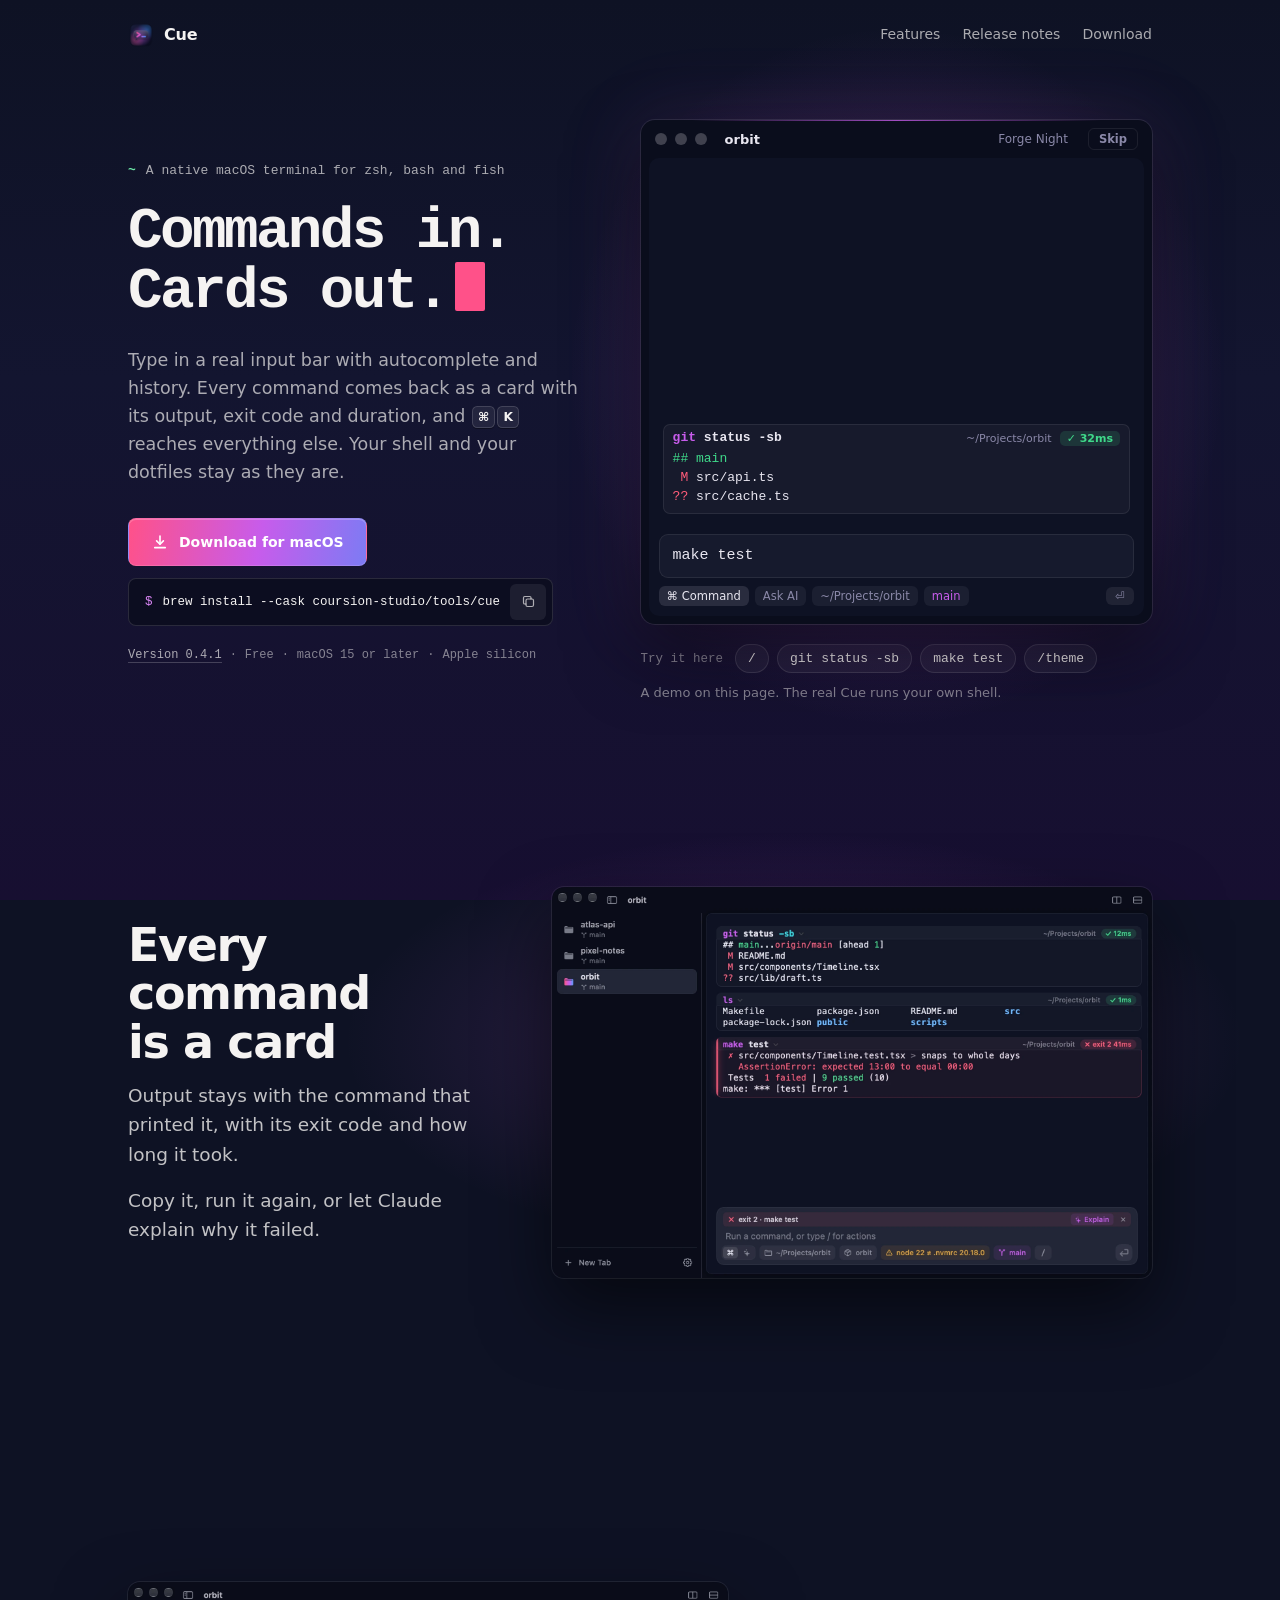
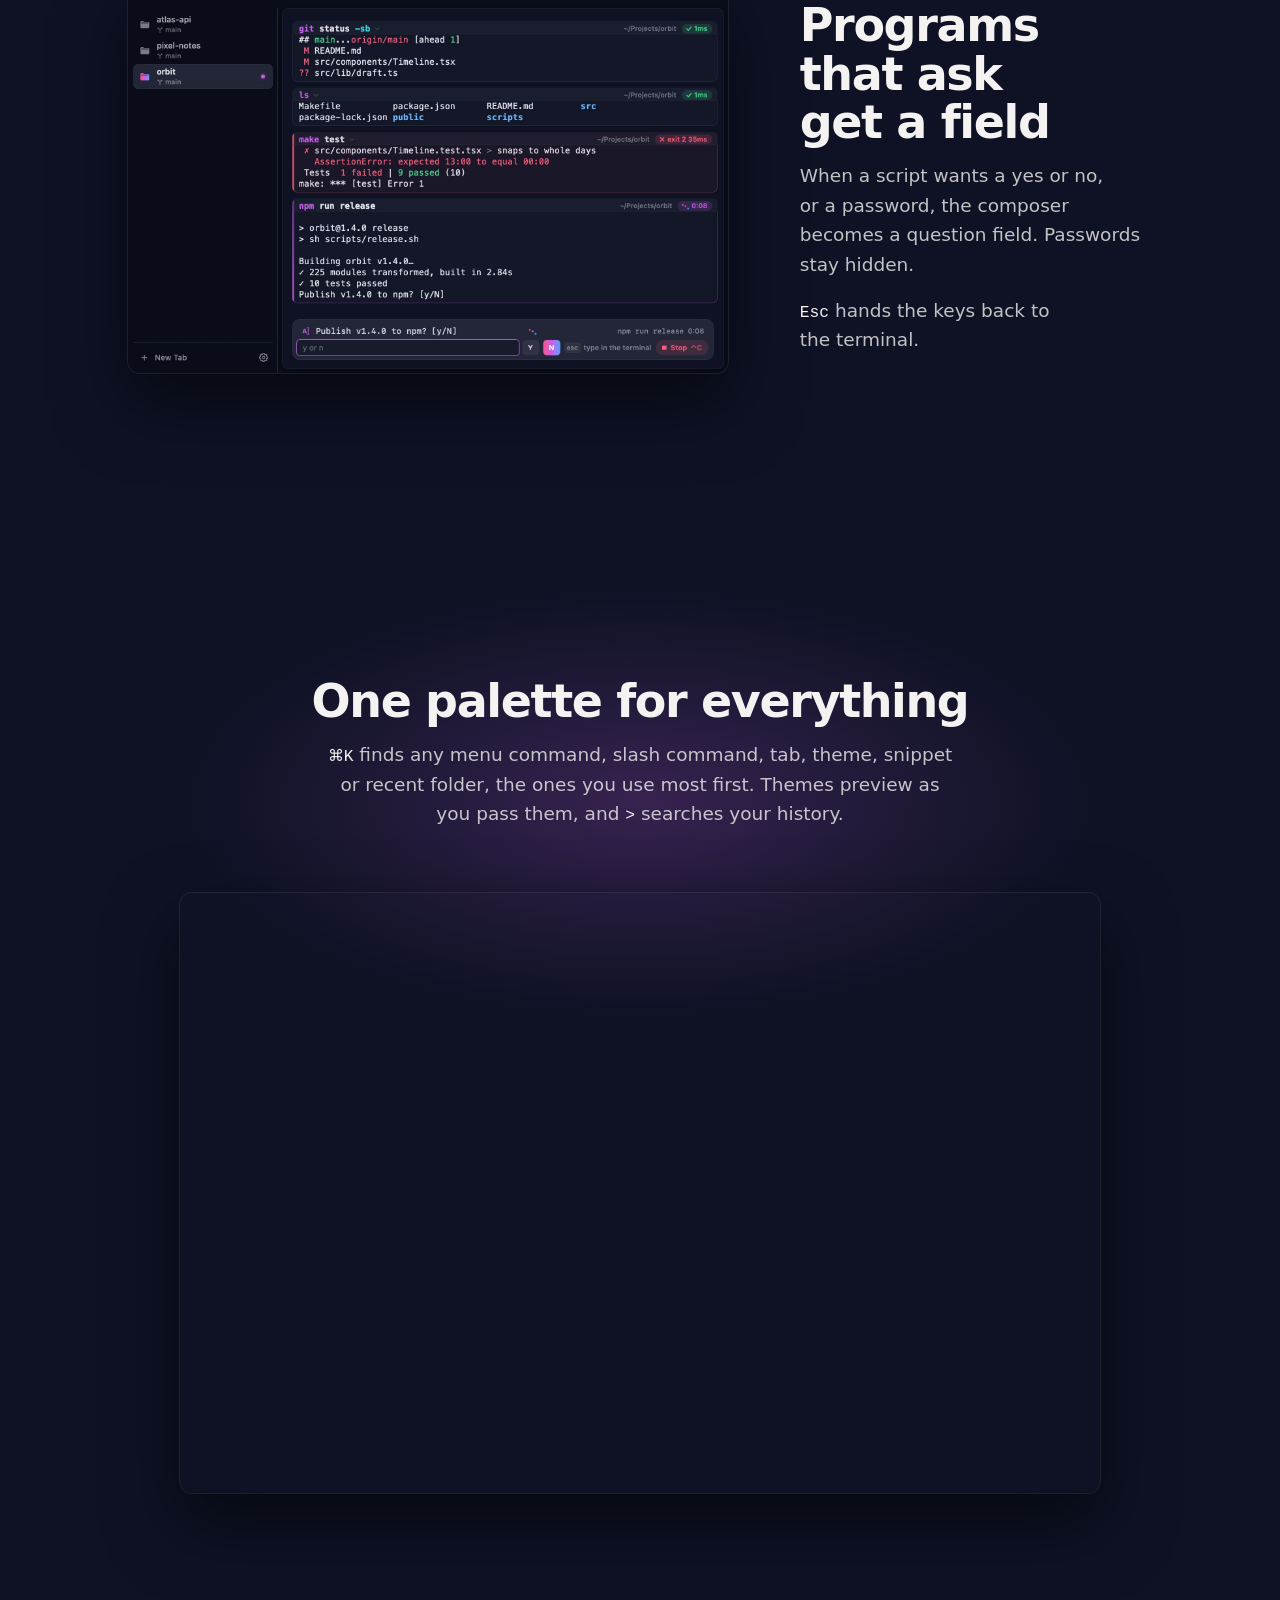
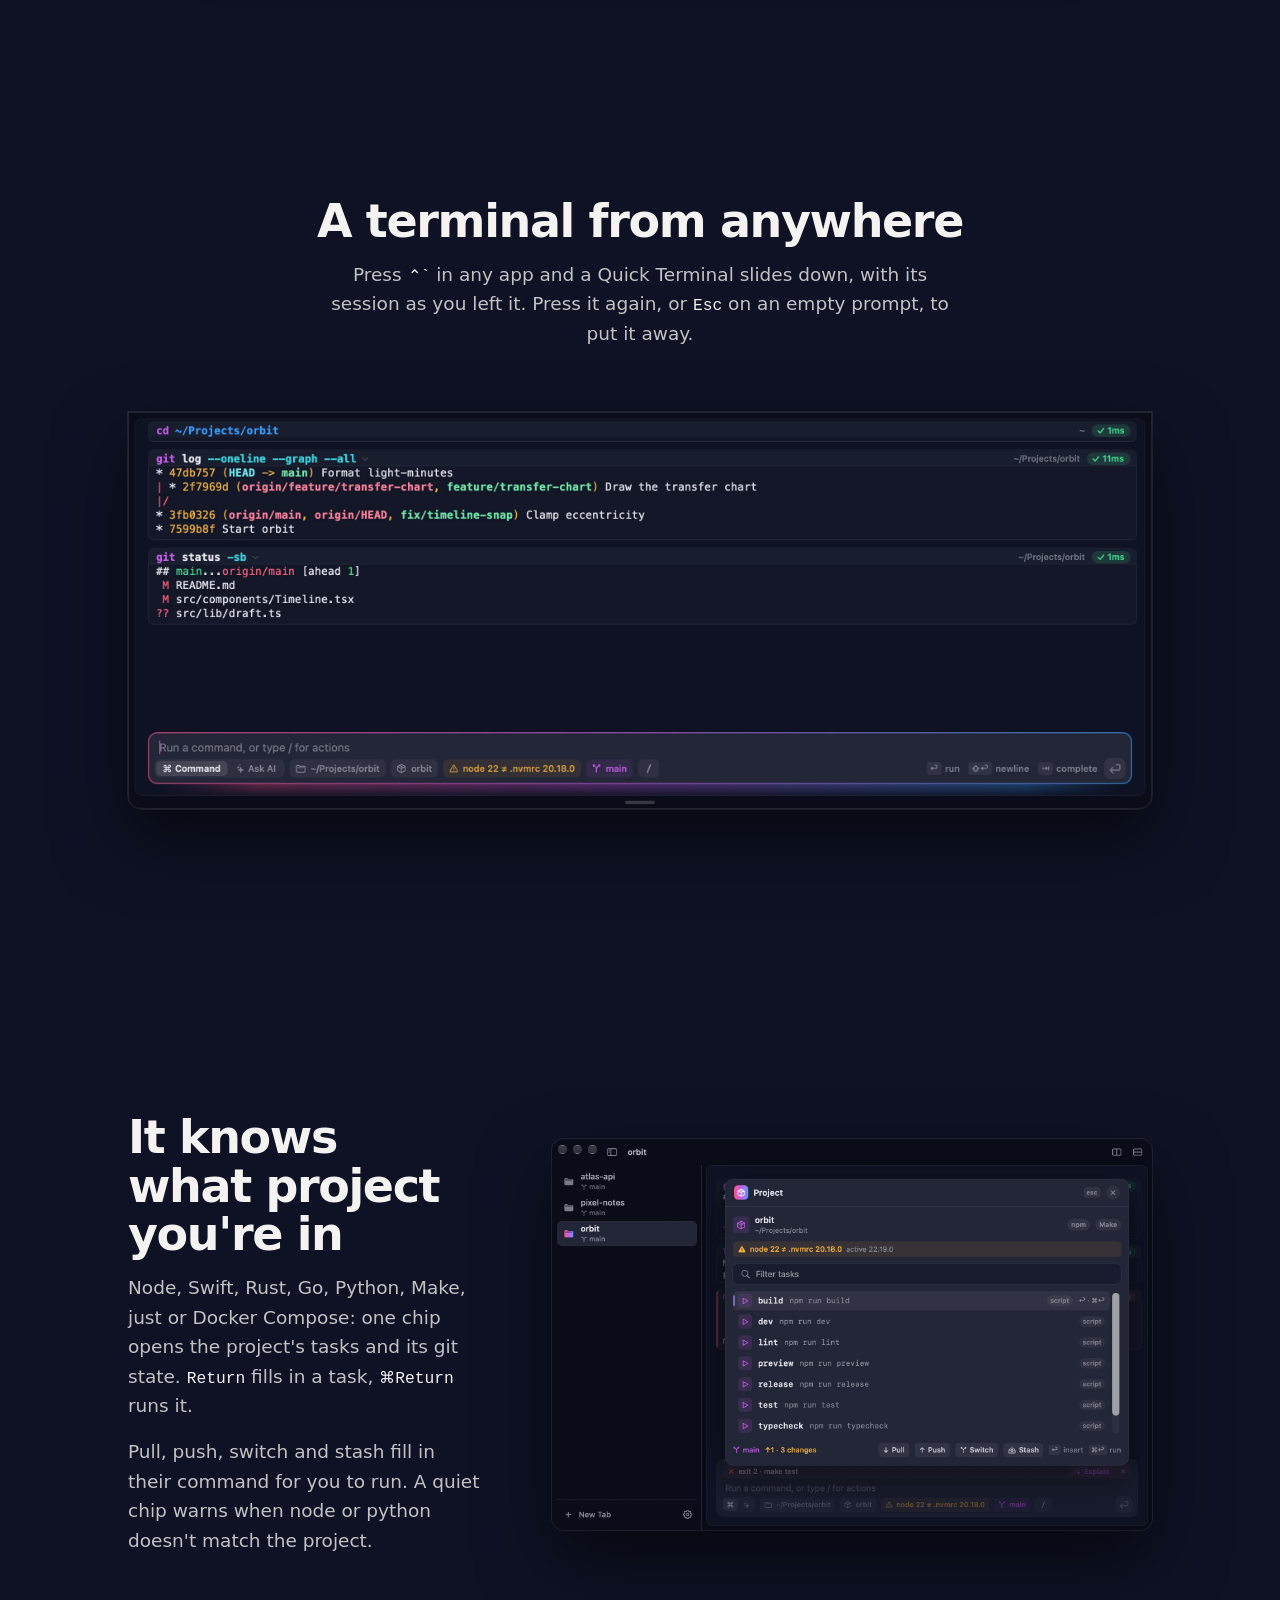
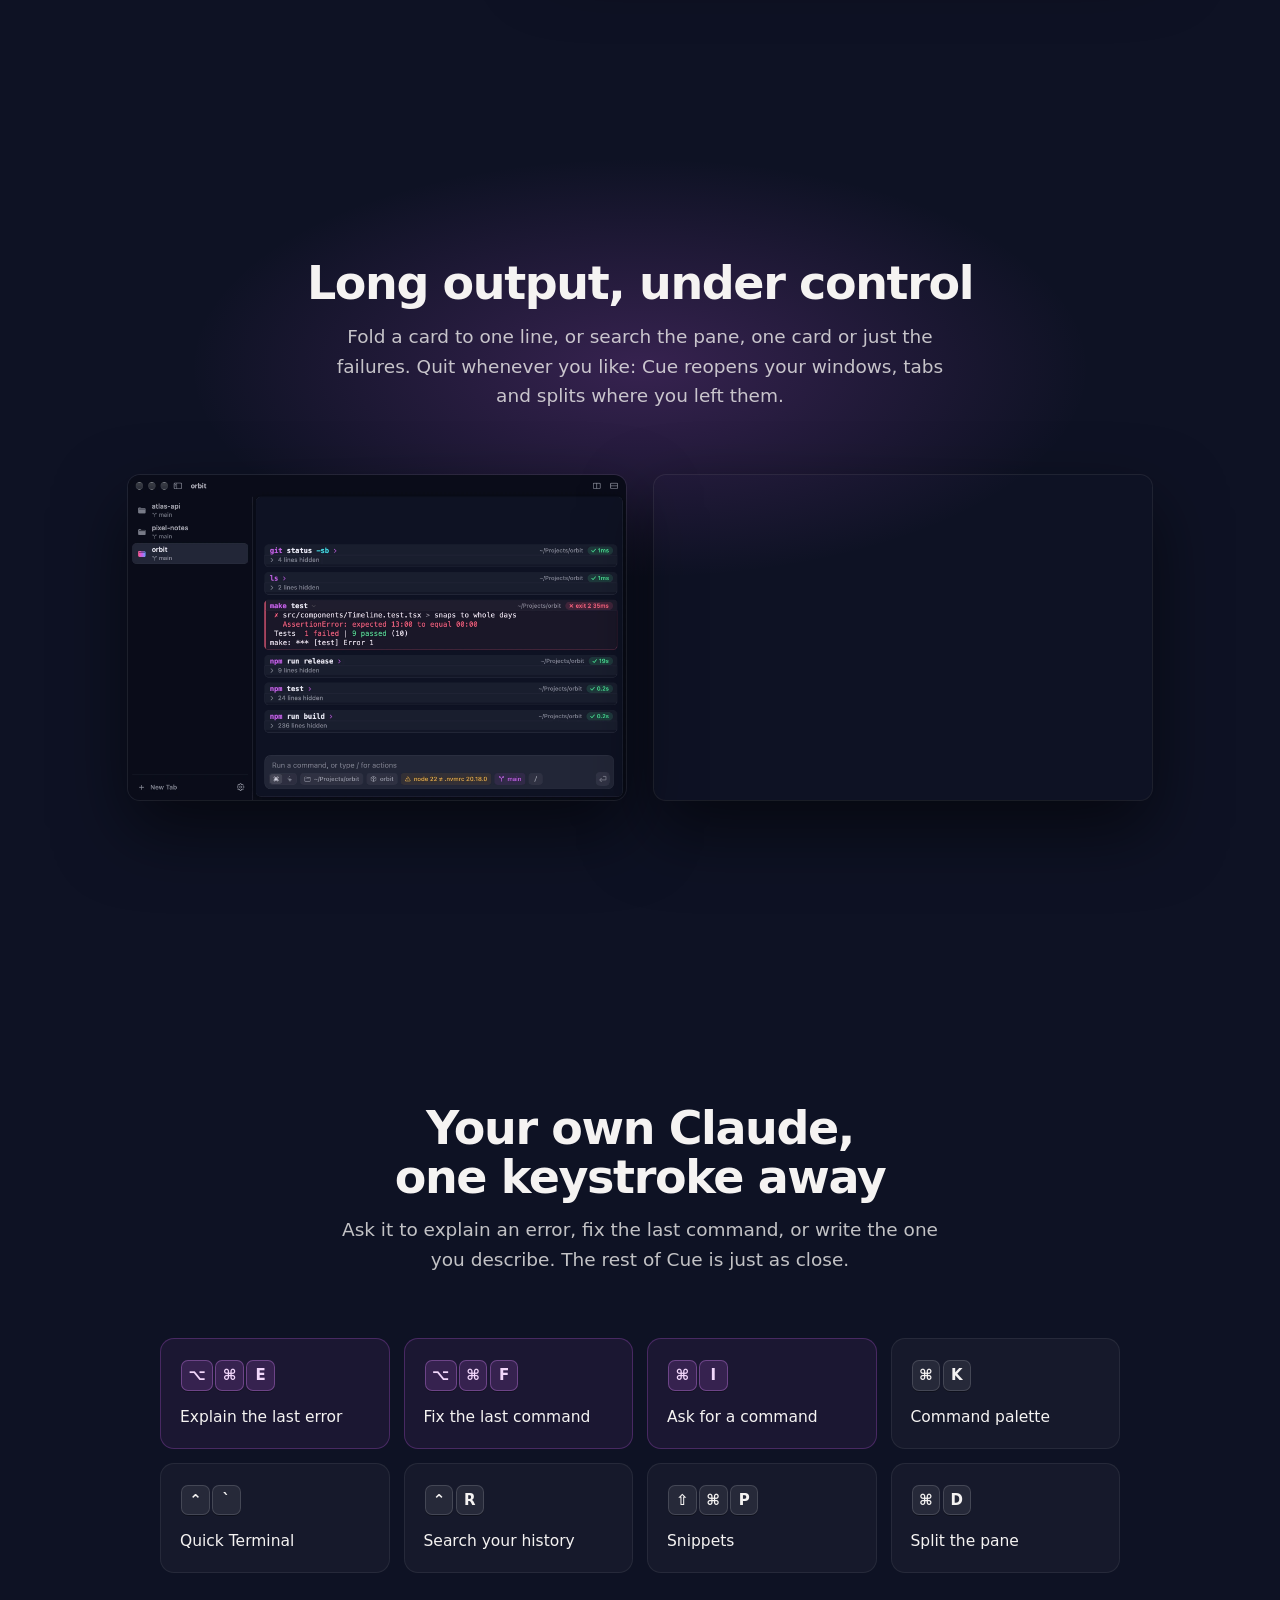
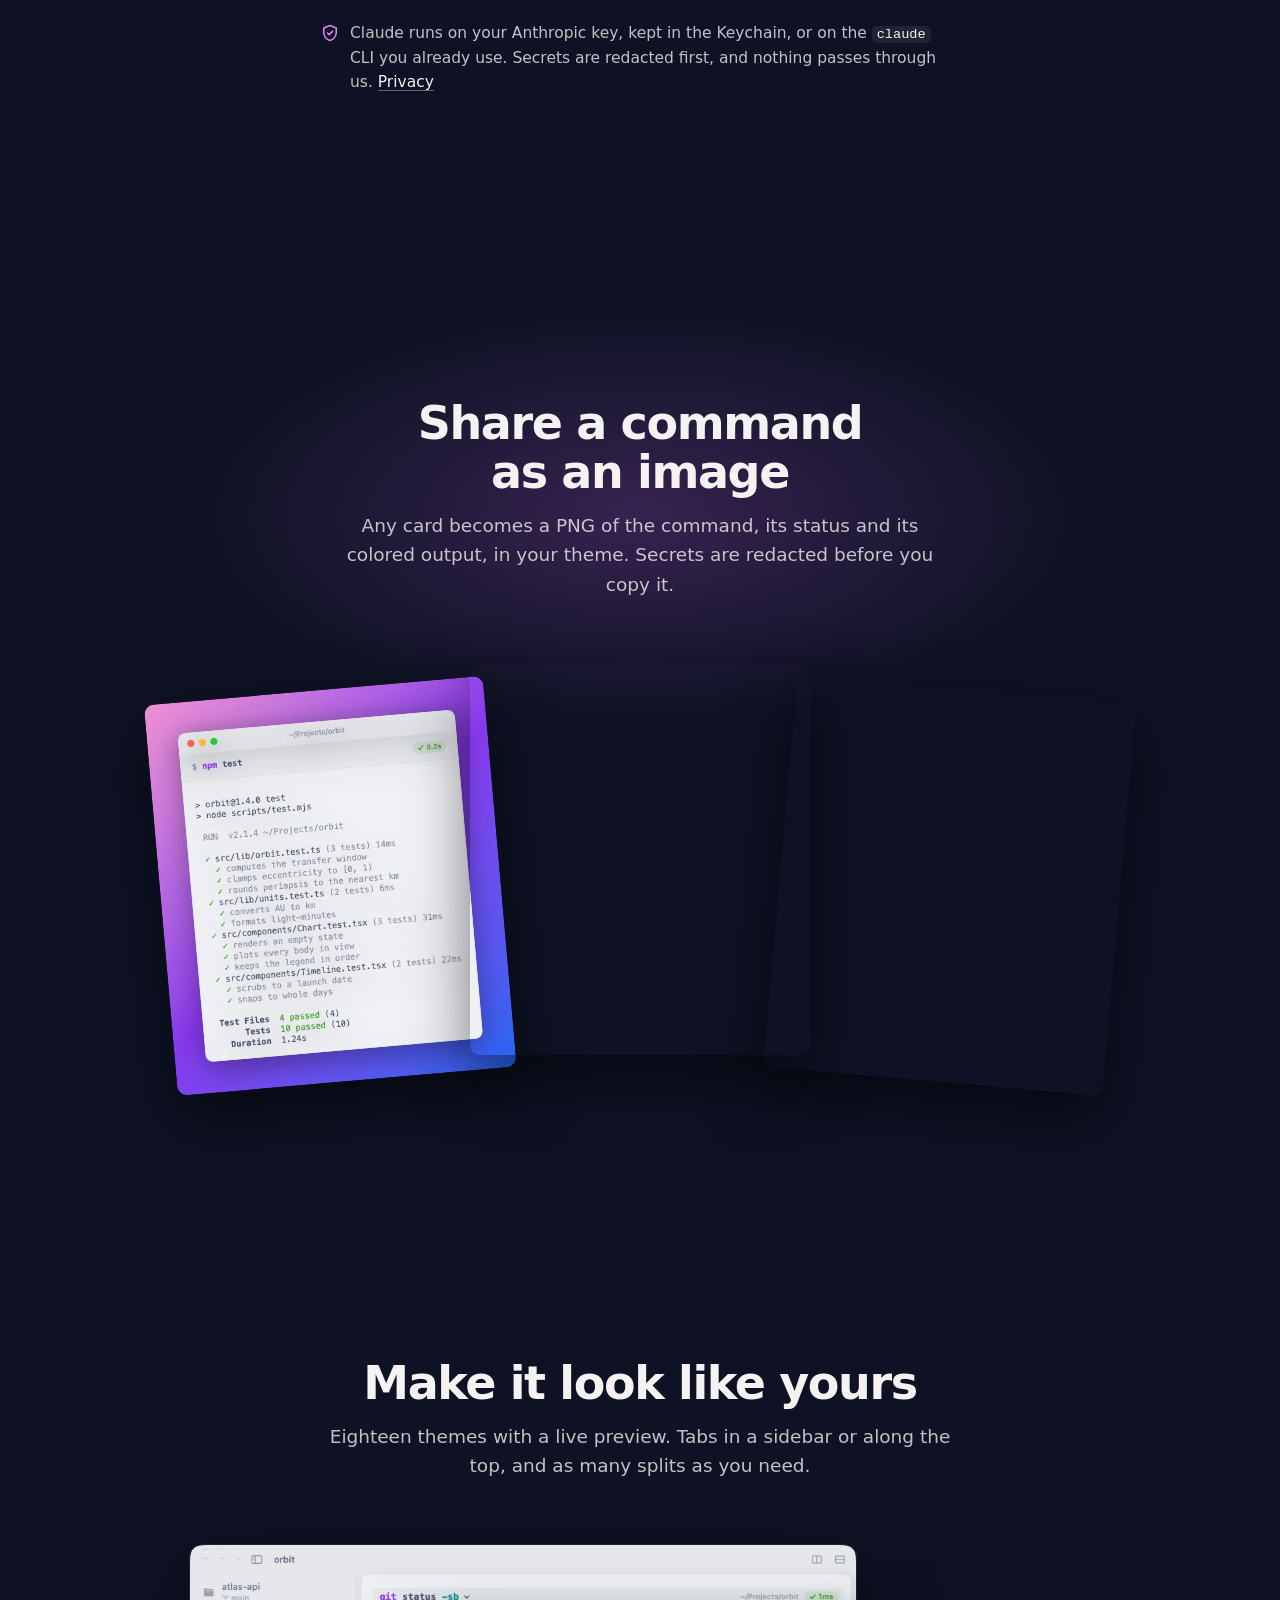
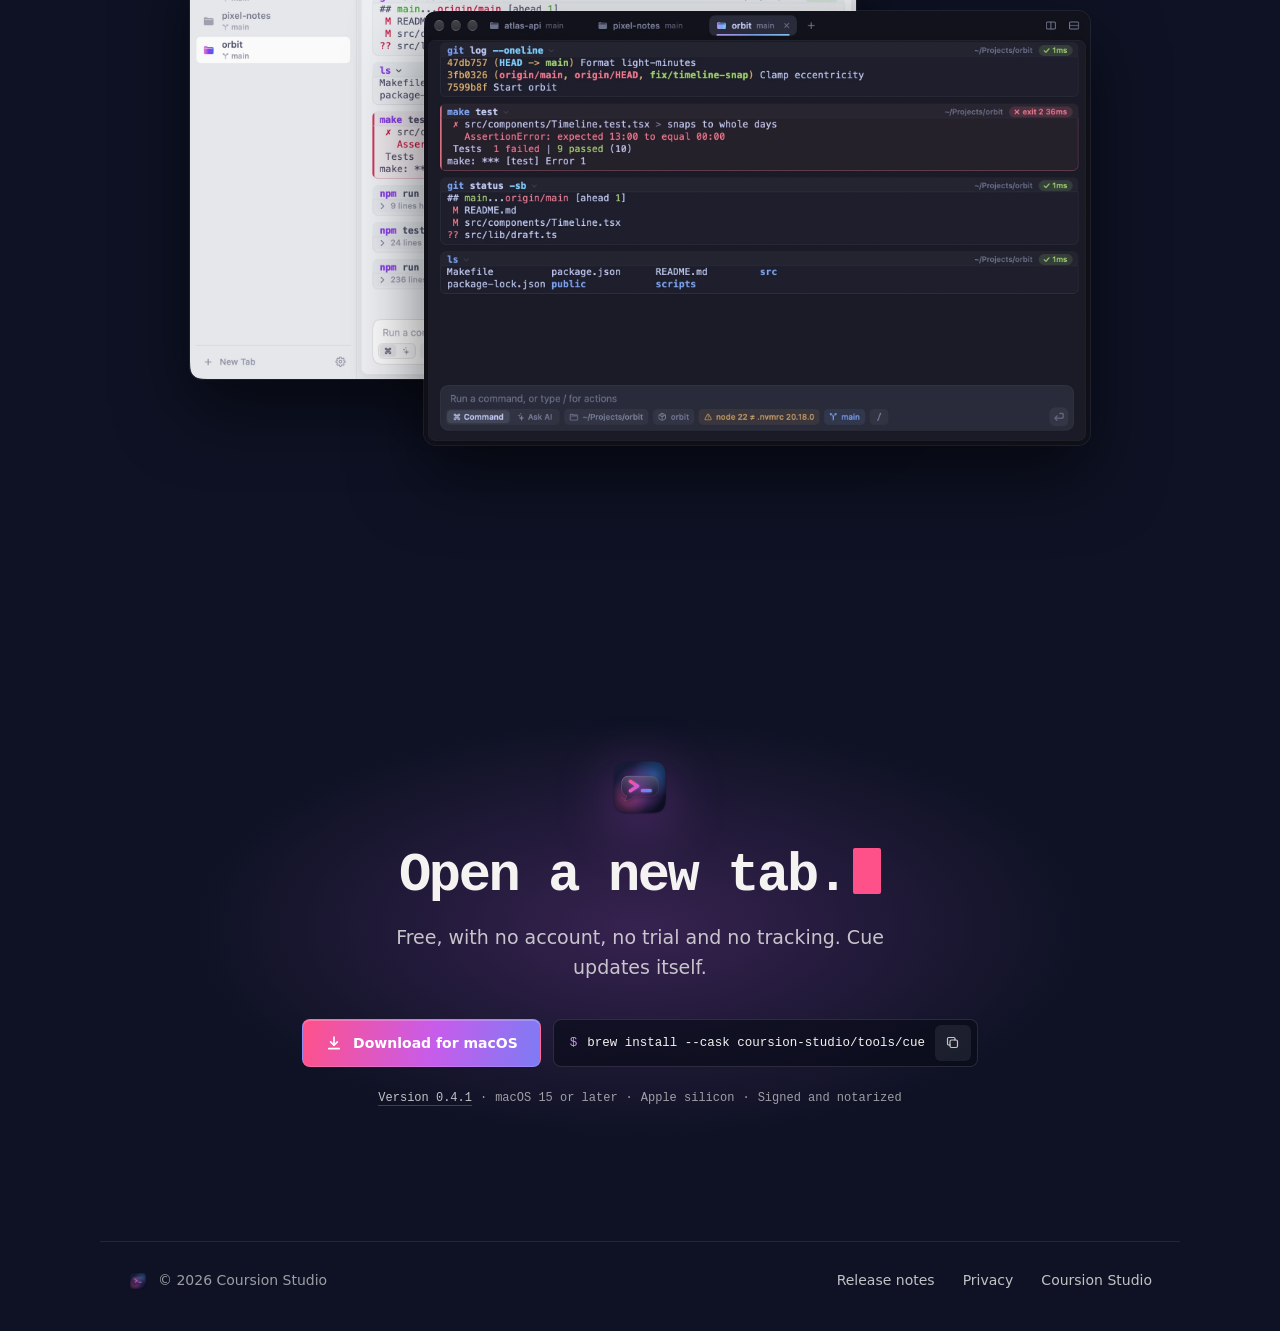
==== index.html @ 242dc8c2 "Add a release notes page generated from the changelog scripts/release-notes.mjs reads Cue's CHANGELO" ====
<!doctype html>
<html lang="en">
<head>
  <meta charset="utf-8" />
  <meta name="viewport" content="width=device-width, initial-scale=1" />
  <title>Cue — A terminal that doesn't feel like one</title>
  <meta name="description" content="Cue is a free, native macOS terminal: a real input bar, every command as a card, a ⌘K palette, a Quick Terminal from anywhere, project tasks and git, and your own Claude one keystroke away." />
  <link rel="canonical" href="https://cue.coursion.studio/" />
  <link rel="icon" type="image/png" href="favicon.png" />
  <link rel="apple-touch-icon" href="apple-touch-icon.png" />
  <link rel="stylesheet" href="stage.css?v=1d5ceac846" />
  <link rel="stylesheet" href="cue.css?v=e607624e32" />
  <meta property="og:type" content="website" />
  <meta property="og:site_name" content="Cue" />
  <meta property="og:url" content="https://cue.coursion.studio/" />
  <meta property="og:title" content="Cue — A terminal that doesn't feel like one" />
  <meta property="og:description" content="A free, native macOS terminal: a real input bar, every command as a card, a ⌘K palette, a Quick Terminal from anywhere, project tasks, and your own Claude one keystroke away." />
  <meta property="og:image" content="https://cue.coursion.studio/og.jpg" />
  <meta property="og:image:width" content="1200" />
  <meta property="og:image:height" content="630" />
  <meta name="twitter:card" content="summary_large_image" />
  <meta name="theme-color" content="#0E1224" />
  <script type="application/ld+json">
  {
    "@context": "https://schema.org",
    "@type": "SoftwareApplication",
    "name": "Cue",
    "url": "https://cue.coursion.studio/",
    "applicationCategory": "DeveloperApplication",
    "operatingSystem": "macOS 15 or later",
    "description": "A free, native macOS terminal with a composer, command cards, a command palette, a Quick Terminal, project awareness and your own Claude.",
    "softwareVersion": "0.4.1",
    "offers": { "@type": "Offer", "price": "0", "priceCurrency": "USD" },
    "publisher": { "@type": "Organization", "name": "Coursion Studio", "url": "https://coursion.studio" }
  }
  </script>
  <script>document.documentElement.classList.add("js");window.__rv=setTimeout(function(){document.documentElement.classList.add("reveal-all")},4000);</script>
  <script defer src="palettes.js?v=92f6acfb15"></script>
  <script>
    window.STAGE = {
      download: "https://github.com/Coursion-Studio/cue/releases/latest/download/Cue.dmg",
      palette: "forge"
    };
  </script>
  <script defer src="stage.js?v=bda7026e0e"></script>
  <script defer src="cue.js?v=dfe0ce8f82"></script>
</head>
<body>
  <a class="skip" href="#try">Skip to the live demo</a>
  <svg width="0" height="0" style="position:absolute" aria-hidden="true"><defs>
    <g id="i-spark"><path d="M11 3.5l1.9 5.1 5.1 1.9-5.1 1.9L11 17.5l-1.9-5.1L4 10.5l5.1-1.9z"/><path d="M18.5 15.5v5M16 18h5"/></g>
    <g id="i-key"><circle cx="8" cy="15" r="4"/><path d="m11 12 8.5-8.5M16.5 6.5l2.5 2.5M14.5 8.5l2 2"/></g>
    <g id="i-shield"><path d="M12 3 19.5 6v5.4c0 4.4-3.1 8.4-7.5 9.6-4.4-1.2-7.5-5.2-7.5-9.6V6z"/><path d="m9 12 2 2 4-4"/></g>
    <g id="i-direct"><path d="M4 12h13"/><path d="m13 7 5 5-5 5"/><path d="M20.5 5v14"/></g>
    <g id="i-copy"><rect x="8" y="8" width="12" height="12" rx="2.5"/><path d="M16 8V6a2 2 0 0 0-2-2H6a2 2 0 0 0-2 2v8a2 2 0 0 0 2 2h2"/></g>
  </defs></svg>

  <header class="stage-hero hero reveal">
    <div class="container">
      <nav class="top">
        <a class="brand" href="./"><img src="icon.png" alt="" width="26" height="26" /><span>Cue</span></a>
        <div class="links">
          <a href="#cards">Features</a>
          <a href="releases.html">Release notes</a>
          <a class="keep" href="#download">Download</a>
        </div>
      </nav>

      <div class="hero-grid">
        <div class="hero-text">
          <p class="hero-eyebrow rise" style="--d:.04s"><span class="prompt" aria-hidden="true">~</span> A native macOS terminal for zsh, bash and fish</p>
          <h1 class="rise" style="--d:.08s">Commands in.<br /> Cards out.<span class="hero-cursor" aria-hidden="true"></span></h1>
          <p class="sub rise" style="--d:.14s">Type in a real input bar with autocomplete and history. Every command comes back as a card with its output, exit code and duration, and <span class="combo"><kbd>⌘</kbd><kbd>K</kbd></span> reaches everything else. Your shell and your dotfiles stay as they are.</p>
          <div class="hero-cta rise" style="--d:.2s">
            <a class="btn primary" href="https://github.com/Coursion-Studio/cue/releases/latest/download/Cue.dmg" data-download>
              <svg class="btn-ico" viewBox="0 0 24 24" aria-hidden="true"><path d="M12 4v11"/><path d="m7.5 10.5 4.5 4.5 4.5-4.5"/><path d="M5 19.5h14"/></svg>
              Download for macOS
            </a>
            <div class="brew" data-copy="brew install --cask coursion-studio/tools/cue">
              <span class="brew-prompt" aria-hidden="true">$</span>
              <code>brew install --cask <span>coursion-studio/tools/cue</span></code>
              <button class="brew-copy" type="button" aria-label="Copy the Homebrew command"><svg viewBox="0 0 24 24" aria-hidden="true"><use href="#i-copy"/></svg><span>Copy</span></button>
            </div>
          </div>
          <ul class="hero-meta rise" style="--d:.24s">
            <li><a href="https://github.com/Coursion-Studio/cue/releases/tag/v0.4.1">Version 0.4.1</a></li>
            <li>Free</li>
            <li>macOS 15 or later</li>
            <li>Apple silicon</li>
          </ul>
        </div>

        <div id="try" class="hero-stage rise" style="--d:.16s">
          <div class="term" data-term>
            <div class="term-bar"><span class="term-lights" aria-hidden="true"><i></i><i></i><i></i></span><b>orbit</b><span class="term-theme"></span><button type="button" class="term-replay" hidden>Skip</button></div>
            <div class="term-cards" aria-live="polite"></div>
            <div class="cmp">
              <div class="cmp-fail" hidden><span class="x" aria-hidden="true">✕</span><span class="cmp-fail-t"></span><button type="button" class="cmp-explain"><svg viewBox="0 0 24 24" aria-hidden="true"><use href="#i-spark"/></svg>Explain</button></div>
              <ul class="cmp-menu" id="cmp-menu" role="listbox" aria-label="Slash commands" hidden></ul>
              <div class="cmp-field">
                <span class="cmp-ghost" aria-hidden="true"><span class="cmp-ghost-typed"></span><span class="cmp-ghost-rest"></span></span>
                <input class="cmp-input" type="text" role="combobox" aria-expanded="false" aria-controls="cmp-menu" aria-autocomplete="list" aria-label="Try the Cue composer: type a command, or / for actions" placeholder="Run a command, or type / for actions" autocomplete="off" autocapitalize="off" spellcheck="false" />
              </div>
              <div class="cmp-foot" aria-hidden="true">
                <span class="chip on">⌘ Command</span>
                <span class="chip">Ask AI</span>
                <span class="chip path">~/Projects/orbit</span>
                <span class="chip branch">main</span>
                <span class="cmp-enter">⏎</span>
              </div>
            </div>
          </div>
          <div class="hero-try">
            <span class="hero-try-label">Try it here</span>
            <button type="button" class="chip-q" data-q="/">/</button>
            <button type="button" class="chip-q" data-q="git status -sb">git status -sb</button>
            <button type="button" class="chip-q" data-q="make test">make test</button>
            <button type="button" class="chip-q" data-q="/theme">/theme</button>
          </div>
          <p class="hero-note">A demo on this page. The real Cue runs your own shell.</p>
        </div>
      </div>
    </div>
  </header>

  <main>
    <section id="cards" class="sec sec-split calm reveal" aria-labelledby="cards-title">
      <div class="glow" aria-hidden="true"></div>
      <div class="container split">
        <div class="split-copy">
          <h2 id="cards-title" class="rise">Every command is a card</h2>
          <p class="rise" style="--d:.06s">Output stays with the command that printed it, with its exit code and how long it took.</p>
          <p class="rise" style="--d:.1s">Copy it, run it again, or let Claude explain why it failed.</p>
        </div>
        <div class="split-stage">
          <figure class="shot rise" style="--d:.08s">
            <picture><source srcset="screenshots/command-cards.webp" type="image/webp" /><img src="screenshots/command-cards.png" alt="Three command cards in Cue: git status, ls, and a failing make test with exit 2, and an Explain button above the composer" width="920" height="600" loading="lazy" decoding="async" /></picture>
          </figure>
        </div>
      </div>
    </section>

    <section id="input" class="sec sec-split calm reveal" aria-labelledby="input-title">
      <div class="container split reverse">
        <div class="split-copy">
          <h2 id="input-title" class="rise">Programs that ask get a field</h2>
          <p class="rise" style="--d:.06s">When a script wants a yes or no, or a password, the composer becomes a question field. Passwords stay hidden.</p>
          <p class="rise" style="--d:.1s"><span class="k">Esc</span> hands the keys back to the terminal.</p>
        </div>
        <div class="split-stage">
          <figure class="shot rise" style="--d:.08s">
            <picture><source srcset="screenshots/program-input.webp" type="image/webp" /><img src="screenshots/program-input.png" alt="Cue running a release script that asks to publish v1.4.0; the composer has become a question field with Y and N buttons" width="920" height="600" loading="lazy" decoding="async" /></picture>
          </figure>
        </div>
      </div>
    </section>

    <section id="palette" class="sec calm reveal" aria-labelledby="palette-title">
      <div class="glow" aria-hidden="true"></div>
      <div class="container">
        <div class="sec-head center calm-head">
          <h2 id="palette-title" class="rise">One palette for everything</h2>
          <p class="rise" style="--d:.06s"><span class="k">⌘K</span> finds any menu command, slash command, tab, theme, snippet or recent folder, the ones you use most first. Themes preview as you pass them, and <span class="k">&gt;</span> searches your history.</p>
        </div>
        <figure class="shot solo rise" style="--d:.1s"><picture><source srcset="screenshots/palette.webp" type="image/webp" /><img src="screenshots/palette.png" alt="The Cue command palette searching for run: the Run Task slash command and every task of the orbit project, from dev to typecheck" width="920" height="600" loading="lazy" decoding="async" /></picture></figure>
      </div>
    </section>

    <section id="quick" class="sec calm reveal" aria-labelledby="quick-title">
      <div class="container">
        <div class="sec-head center calm-head">
          <h2 id="quick-title" class="rise">A terminal from anywhere</h2>
          <p class="rise" style="--d:.06s">Press <span class="k">⌃`</span> in any app and a Quick Terminal slides down, with its session as you left it. Press it again, or <span class="k">Esc</span> on an empty prompt, to put it away.</p>
        </div>
        <figure class="shot wide qt rise" style="--d:.1s"><picture><source srcset="screenshots/quick-terminal.webp" type="image/webp" /><img src="screenshots/quick-terminal.png" alt="The Cue Quick Terminal: a wide panel at the top of the screen showing a git log graph and git status for the orbit project, with the composer at its foot" width="1240" height="480" loading="lazy" decoding="async" /></picture></figure>
      </div>
    </section>

    <section id="projects" class="sec sec-split calm reveal" aria-labelledby="projects-title">
      <div class="container split">
        <div class="split-copy">
          <h2 id="projects-title" class="rise">It knows what project you're in</h2>
          <p class="rise" style="--d:.06s">Node, Swift, Rust, Go, Python, Make, just or Docker Compose: one chip opens the project's tasks and its git state. <span class="k">Return</span> fills in a task, <span class="k">⌘Return</span> runs it.</p>
          <p class="rise" style="--d:.1s">Pull, push, switch and stash fill in their command for you to run. A quiet chip warns when node or python doesn't match the project.</p>
        </div>
        <div class="split-stage">
          <figure class="shot rise" style="--d:.08s"><picture><source srcset="screenshots/project-panel.webp" type="image/webp" /><img src="screenshots/project-panel.png" alt="The Cue Project panel for orbit: npm and Make detected, a warning that node 22 differs from .nvmrc 20.18.0, the project tasks, and the main branch one commit ahead with three changes and Pull, Push, Switch and Stash buttons" width="920" height="600" loading="lazy" decoding="async" /></picture></figure>
        </div>
      </div>
    </section>

    <section id="output" class="sec calm reveal" aria-labelledby="output-title">
      <div class="glow" aria-hidden="true"></div>
      <div class="container">
        <div class="sec-head center calm-head">
          <h2 id="output-title" class="rise">Long output, under control</h2>
          <p class="rise" style="--d:.06s">Fold a card to one line, or search the pane, one card or just the failures. Quit whenever you like: Cue reopens your windows, tabs and splits where you left them.</p>
        </div>
        <div class="shot-pair">
          <figure class="shot rise" style="--d:.1s"><picture><source srcset="screenshots/fold.webp" type="image/webp" /><img src="screenshots/fold.png" alt="Six Cue command cards, five folded to a single line that says how many lines are hidden and one failing make test left open" width="920" height="600" loading="lazy" decoding="async" /></picture></figure>
          <figure class="shot rise" style="--d:.16s"><picture><source srcset="screenshots/find.webp" type="image/webp" /><img src="screenshots/find.png" alt="Find in Cue output: the query .test. highlights five matches across the npm test card, the current match in purple" width="920" height="600" loading="lazy" decoding="async" /></picture></figure>
        </div>
      </div>
    </section>

    <section id="keys" class="sec calm reveal" aria-labelledby="keys-title">
      <div class="container">
        <div class="sec-head center calm-head">
          <h2 id="keys-title" class="rise">Your own Claude, one keystroke away</h2>
          <p class="rise" style="--d:.06s">Ask it to explain an error, fix the last command, or write the one you describe. The rest of Cue is just as close.</p>
        </div>
        <ul class="keys-grid">
          <li class="ai rise" style="--d:.08s"><span class="combo"><kbd>⌥</kbd><kbd>⌘</kbd><kbd>E</kbd></span><span>Explain the last error</span></li>
          <li class="ai rise" style="--d:.1s"><span class="combo"><kbd>⌥</kbd><kbd>⌘</kbd><kbd>F</kbd></span><span>Fix the last command</span></li>
          <li class="ai rise" style="--d:.12s"><span class="combo"><kbd>⌘</kbd><kbd>I</kbd></span><span>Ask for a command</span></li>
          <li class="rise" style="--d:.14s"><span class="combo"><kbd>⌘</kbd><kbd>K</kbd></span><span>Command palette</span></li>
          <li class="rise" style="--d:.16s"><span class="combo"><kbd>⌃</kbd><kbd>`</kbd></span><span>Quick Terminal</span></li>
          <li class="rise" style="--d:.18s"><span class="combo"><kbd>⌃</kbd><kbd>R</kbd></span><span>Search your history</span></li>
          <li class="rise" style="--d:.2s"><span class="combo"><kbd>⇧</kbd><kbd>⌘</kbd><kbd>P</kbd></span><span>Snippets</span></li>
          <li class="rise" style="--d:.22s"><span class="combo"><kbd>⌘</kbd><kbd>D</kbd></span><span>Split the pane</span></li>
        </ul>
        <p class="keys-trust rise" style="--d:.24s"><svg viewBox="0 0 24 24" aria-hidden="true"><use href="#i-shield"/></svg><span>Claude runs on your Anthropic key, kept in the Keychain, or on the <code>claude</code> CLI you already use. Secrets are redacted first, and nothing passes through us. <a href="privacy.html">Privacy</a></span></p>
      </div>
    </section>

    <section id="share" class="sec calm reveal" aria-labelledby="share-title">
      <div class="glow" aria-hidden="true"></div>
      <div class="container">
        <div class="sec-head center calm-head">
          <h2 id="share-title" class="rise">Share a command as an image</h2>
          <p class="rise" style="--d:.06s">Any card becomes a PNG of the command, its status and its colored output, in your theme. Secrets are redacted before you copy it.</p>
        </div>
        <div class="share-strip" role="list">
          <figure class="share-card rise" role="listitem" style="--d:.08s"><picture><source srcset="screenshots/share-latte.webp" type="image/webp" /><img src="screenshots/share-latte.png" alt="A Share as Image PNG of npm test in Catppuccin Latte: ten passing tests in a light window on a pink and purple gradient" width="528" height="608" loading="lazy" decoding="async" /></picture></figure>
          <figure class="share-card rise" role="listitem" style="--d:.14s"><picture><source srcset="screenshots/share-forge-night.webp" type="image/webp" /><img src="screenshots/share-forge-night.png" alt="A Share as Image PNG of npm test in Forge Night: ten passing tests in a dark window on a pink to blue gradient" width="528" height="608" loading="lazy" decoding="async" /></picture></figure>
          <figure class="share-card rise" role="listitem" style="--d:.2s"><picture><source srcset="screenshots/share-tokyo-night.webp" type="image/webp" /><img src="screenshots/share-tokyo-night.png" alt="A Share as Image PNG of npm test in Tokyo Night: ten passing tests on a purple and blue gradient" width="528" height="608" loading="lazy" decoding="async" /></picture></figure>
        </div>
      </div>
    </section>

    <section id="themes" class="sec calm reveal" aria-labelledby="themes-title">
      <div class="container">
        <div class="sec-head center calm-head">
          <h2 id="themes-title" class="rise">Make it look like yours</h2>
          <p class="rise" style="--d:.06s">Eighteen themes with a live preview. Tabs in a sidebar or along the top, and as many splits as you need.</p>
        </div>
        <div class="theme-pair">
          <figure class="shot back rise" style="--d:.1s"><picture><source srcset="screenshots/theme-latte.webp" type="image/webp" /><img src="screenshots/theme-latte.png" alt="Cue in the Catppuccin Latte light theme with command cards, some folded" width="920" height="600" loading="lazy" decoding="async" /></picture></figure>
          <figure class="shot front rise" style="--d:.16s"><picture><source srcset="screenshots/theme-tokyo-night.webp" type="image/webp" /><img src="screenshots/theme-tokyo-night.png" alt="Cue in the Tokyo Night theme with tabs along the top" width="920" height="600" loading="lazy" decoding="async" /></picture></figure>
        </div>
      </div>
    </section>

    <section id="download" class="sec close reveal" aria-labelledby="download-title">
      <div class="glow" aria-hidden="true"></div>
      <div class="container">
        <img class="close-icon rise" src="icon.png" alt="" width="64" height="64" loading="lazy" />
        <h2 id="download-title" class="close-title rise" style="--d:.04s">Open a new tab.<span class="hero-cursor" aria-hidden="true"></span></h2>
        <p class="close-lede rise" style="--d:.08s">Free, with no account, no trial and no tracking. Cue updates itself.</p>
        <div class="close-cta rise" style="--d:.12s">
          <a class="btn primary" href="https://github.com/Coursion-Studio/cue/releases/latest/download/Cue.dmg" data-download>
            <svg class="btn-ico" viewBox="0 0 24 24" aria-hidden="true"><path d="M12 4v11"/><path d="m7.5 10.5 4.5 4.5 4.5-4.5"/><path d="M5 19.5h14"/></svg>
            Download for macOS
          </a>
          <div class="brew" data-copy="brew install --cask coursion-studio/tools/cue">
            <span class="brew-prompt" aria-hidden="true">$</span>
            <code>brew install --cask <span>coursion-studio/tools/cue</span></code>
            <button class="brew-copy" type="button" aria-label="Copy the Homebrew command"><svg viewBox="0 0 24 24" aria-hidden="true"><use href="#i-copy"/></svg><span>Copy</span></button>
          </div>
        </div>
        <ul class="hero-meta close-meta rise" style="--d:.16s">
          <li><a href="https://github.com/Coursion-Studio/cue/releases/tag/v0.4.1">Version 0.4.1</a></li>
          <li>macOS 15 or later</li>
          <li>Apple silicon</li>
          <li>Signed and notarized</li>
        </ul>
      </div>
    </section>
  </main>

  <footer class="foot">
    <div class="container foot-row">
      <p class="foot-brand"><img src="icon.png" alt="" width="20" height="20" loading="lazy" /><span>© 2026 Coursion Studio</span></p>
      <nav class="foot-links" aria-label="Footer">
        <a href="releases.html">Release notes</a>
        <a href="privacy.html">Privacy</a>
        <a href="https://coursion.studio">Coursion Studio</a>
      </nav>
    </div>
  </footer>
</body>
</html>
---- stage.css ----
@property --pal-accent { syntax: "<color>"; inherits: true; initial-value: #9D4EDD; }
@property --pal-second { syntax: "<color>"; inherits: true; initial-value: #4B0082; }

:root {
  --pal-base: #07050F;
  --pal-accent: #9D4EDD;
  --pal-second: #4B0082;
  --pal-s1: rgb(157 78 221 / 0.28);
  --pal-s2: rgb(75 0 130 / 0.16);
  --pal-s3: rgb(6 4 15 / 0.65);
  --pal-text: #FFFFFF;
  --pal-text2: #C9C9D8;
  --pal-text3: rgb(255 255 255 / 0.58);
  --pal-chip: rgb(255 255 255 / 0.08);
  --pal-rule: rgb(255 255 255 / 0.06);
  --pal-border: rgb(255 255 255 / 0.12);
  --on-accent: #FFFFFF;

  --page: #0E0C14;
  --accent-text: color-mix(in oklab, var(--pal-accent) 66%, white);
  --text-primary: #F5F3F2;
  --text-secondary: rgb(245 243 242 / 0.68);
  --text-tertiary: rgb(245 243 242 / 0.5);
  --rule: rgb(245 243 242 / 0.09);
  --success: #2ECC71;
  --warning: #F39C12;

  --sans: -apple-system, BlinkMacSystemFont, "SF Pro Display", "SF Pro Text", "Inter", system-ui, sans-serif;
  --mono: ui-monospace, SFMono-Regular, "SF Mono", Menlo, monospace;
  --rounded: ui-rounded, "SF Pro Rounded", -apple-system, BlinkMacSystemFont, system-ui, sans-serif;
  --radius-btn: 8px;

  --spring: linear(0, 0.0202, 0.0705, 0.14, 0.2204, 0.3054, 0.3905, 0.4724, 0.5492, 0.6196, 0.6828, 0.7387, 0.7874, 0.8293, 0.8639, 0.8939, 0.9188, 0.9393, 0.9558, 0.969, 0.9793, 0.9873, 0.9934, 0.9979, 1.0011, 1.0033, 1.0047, 1.0055, 1.0059, 1.0059, 1.0058, 1.0054, 1.005, 1.0045, 1.004, 1.0035, 1.003, 1.0025, 1.0021, 1.0018, 1);
  --spring-t: 0.6s;
  --spring-key: linear(0, 0.0869, 0.2654, 0.4735, 0.6576, 0.8056, 0.9156, 0.9845, 1.0244, 1.0414, 1.0444, 1.0394, 1.031, 1.0221, 1.0139, 1.0076, 1.003, 1.0003, 0.9987, 0.9981, 0.998, 0.9983, 0.9987, 0.9991, 1);
  --spring-snappy: linear(0, 0.0378, 0.1255, 0.2372, 0.3559, 0.4707, 0.5755, 0.6671, 0.7447, 0.8085, 0.8598, 0.8989, 0.9301, 0.9537, 0.9709, 0.9833, 0.9918, 0.9975, 1.0011, 1.0032, 1.0042, 1.0046, 1.0045, 1.0041, 1.0036, 1.0031, 1.0025, 1.0021, 1.0016, 1.0012, 1);
  --ease-out: cubic-bezier(0.23, 1, 0.32, 1);

  transition: --pal-accent 0.45s ease, --pal-second 0.45s ease;
}


* { box-sizing: border-box; }
html, body { margin: 0; padding: 0; overflow-x: hidden; }
body {
  background: var(--page);
  color: var(--text-primary);
  font: 16px/1.55 var(--sans);
  -webkit-font-smoothing: antialiased;
  -moz-osx-font-smoothing: grayscale;
}
::selection { background: color-mix(in srgb, var(--pal-accent) 38%, transparent); color: #fff; }
:focus-visible { outline: 2px solid var(--pal-accent); outline-offset: 3px; }
.container { max-width: 1080px; margin: 0 auto; padding: 0 28px; }
.skip { position: absolute; left: -999px; top: 8px; z-index: 50; padding: 8px 14px; border-radius: 8px; background: var(--pal-accent); color: var(--on-accent); }
.skip:focus { left: 12px; }
.combo { white-space: nowrap; }
:is(p, h3, li) kbd:not([class]) {
  display: inline-block;
  min-width: 1.6em;
  padding: 0 0.42em;
  margin: 0 0.08em;
  font: 600 0.76em/1.65 var(--rounded);
  text-align: center;
  color: var(--text-primary);
  background: rgb(255 255 255 / 0.07);
  border: 1px solid rgb(255 255 255 / 0.14);
  border-radius: 0.42em;
  box-shadow: 0 1px 0 rgb(0 0 0 / 0.35);
  vertical-align: 0.06em;
}

nav.top { position: relative; z-index: 2; display: flex; align-items: center; justify-content: space-between; padding: 22px 0 8px; }
nav.top .brand { display: flex; align-items: center; gap: 10px; font-weight: 600; letter-spacing: -0.01em; color: inherit; text-decoration: none; }
nav.top .brand img { width: 26px; height: 26px; border-radius: 6px; }
nav.top .links { display: flex; align-items: center; gap: 22px; }
nav.top .links a { color: var(--text-secondary); text-decoration: none; font-size: 14px; font-weight: 500; transition: color 0.15s; }
nav.top .links a:hover { color: var(--text-primary); }

.btn {
  display: inline-flex;
  align-items: center;
  gap: 10px;
  height: 48px;
  padding: 0 22px;
  border-radius: var(--radius-btn);
  font: 600 14px var(--sans);
  text-decoration: none;
  color: #fff;
  border: 1px solid rgb(255 255 255 / 0.22);
  cursor: pointer;
  transition: transform 0.12s ease, box-shadow 0.15s ease, background 0.15s ease;
}
.btn.primary { background: var(--pal-accent); color: var(--on-accent); border-color: rgb(0 0 0 / 0.2); box-shadow: 0 1px 0 rgb(255 255 255 / 0.22) inset; }
.btn.primary:hover { transform: translateY(-1px); box-shadow: 0 1px 0 rgb(255 255 255 / 0.22) inset, 0 6px 18px color-mix(in srgb, var(--pal-accent) 35%, transparent); }
.btn.primary:active { transform: scale(0.98); }
.btn.outline { background: rgb(255 255 255 / 0.05); border-color: rgb(255 255 255 / 0.12); color: rgb(255 255 255 / 0.9); }
.btn.outline:hover { background: rgb(255 255 255 / 0.09); }
.cta-row { display: flex; flex-wrap: wrap; gap: 10px; }
.req-note { color: var(--text-tertiary); font-size: 13px; margin: 20px 0 0; }


.js .reveal .rise { opacity: 0; transform: translateY(14px); }
.js .reveal.in .rise,
.reveal-all .reveal .rise {
  opacity: 1;
  transform: none;
  transition: opacity 0.45s var(--ease-out) var(--d, 0s), transform var(--spring-t) var(--spring) var(--d, 0s);
}


.stage-hero { position: relative; isolation: isolate; overflow: hidden; padding-bottom: 84px; }
.mesh {
  position: absolute;
  inset: 0 0 -10% 0;
  z-index: -1;
  pointer-events: none;
  -webkit-mask-image: linear-gradient(#000 0, #000 55%, transparent 100%);
  mask-image: linear-gradient(#000 0, #000 55%, transparent 100%);
}
.mesh i { position: absolute; border-radius: 50%; will-change: transform; animation: drift 26s ease-in-out infinite alternate; }
.mesh .m1 { left: 18%; top: -6%; width: 64%; height: 78%; opacity: 0.75; background: radial-gradient(closest-side, color-mix(in srgb, var(--pal-accent) 78%, var(--page)), transparent); }
.mesh .m2 { left: 28%; top: -34%; width: 44%; height: 60%; animation-duration: 31s; animation-delay: -9s; background: radial-gradient(closest-side, color-mix(in srgb, var(--pal-accent) 60%, var(--page)), transparent); }
.mesh .m3 { left: -14%; top: 14%; width: 46%; height: 64%; opacity: 0.9; animation-duration: 37s; animation-delay: -4s; background: radial-gradient(closest-side, color-mix(in srgb, var(--pal-second) 70%, var(--page)), transparent); }
.mesh .m4 { right: -12%; top: 18%; width: 44%; height: 58%; opacity: 0.85; animation-duration: 29s; animation-delay: -15s; background: radial-gradient(closest-side, color-mix(in srgb, var(--pal-accent) 45%, var(--page)), transparent); }
.mesh::after {
  content: "";
  position: absolute;
  inset: 0;
  background-image: radial-gradient(circle, rgb(255 255 255 / 0.07) 0.7px, transparent 1.1px);
  background-size: 18px 18px;
  background-position: 9px 9px;
}
@keyframes drift {
  0% { transform: translate3d(0, 0, 0) scale(1); }
  50% { transform: translate3d(6%, 5%, 0) scale(1.08); }
  100% { transform: translate3d(-5%, -3%, 0) scale(0.96); }
}
[data-live]:not(.live) :is(.mesh i, .shimmer) { animation-play-state: paused; }

.fan { --k: 1.22; --cy: 128px; position: relative; height: 350px; margin: 26px auto 0; perspective: 900px; }
.fan::before {
  content: "";
  position: absolute;
  left: 50%;
  top: var(--cy);
  width: 420px;
  height: 420px;
  margin: -210px 0 0 -210px;
  border-radius: 50%;
  z-index: 1;
  background: radial-gradient(closest-side, color-mix(in srgb, var(--pal-accent) 52%, transparent), color-mix(in srgb, var(--pal-accent) 22%, transparent) 45%, transparent);
}
.fan-icon {
  position: absolute;
  left: 50%;
  top: var(--cy);
  z-index: 2;
  width: 160px;
  height: 160px;
  margin: -80px 0 0 -80px;
  border-radius: 36px;
  filter: drop-shadow(0 12px 22px rgb(0 0 0 / 0.45));
}
.fan-item {
  --at: translate(calc(var(--x, 0) * var(--k) * 1px - 50%), calc(var(--y, 0) * var(--ky, var(--k)) * 1px - 28px)) rotate(var(--r, 0deg));
  position: absolute;
  left: 50%;
  top: var(--cy);
  z-index: 3;
  display: flex;
  flex-direction: column;
  align-items: center;
  gap: 9px;
  transform: var(--at);
}
.fan-item b { font-size: 13px; font-weight: 500; color: var(--text-secondary); white-space: nowrap; transition: color 0.15s ease; }
.js .stage-hero .fan-icon { opacity: 0; transform: scale(0.7) rotateX(-18deg); }
.js .stage-hero .fan-item { opacity: 0; transform: translate(-50%, -18px) scale(0.35); }
.js .stage-hero.in .fan-icon,
.reveal-all .stage-hero .fan-icon { opacity: 1; transform: none; transition: opacity 0.3s var(--ease-out), transform var(--spring-t) var(--spring); }
.js .stage-hero.in .fan-item,
.reveal-all .stage-hero .fan-item {
  opacity: 1;
  transform: var(--at);
  transition: opacity 0.3s var(--ease-out) calc(0.18s + var(--i, 0) * 0.045s), transform var(--spring-t) var(--spring) calc(0.18s + var(--i, 0) * 0.045s);
}

.hero-copy { position: relative; max-width: 920px; margin: 6px auto 0; text-align: center; }
.hero-copy h1 { margin: 0 0 18px; font-size: clamp(36px, 5.1vw, 62px); font-weight: 650; letter-spacing: -0.032em; line-height: 1.04; text-wrap: balance; }
.hero-copy .sub { max-width: 600px; margin: 0 auto 30px; font-size: 18px; line-height: 1.55; color: var(--text-secondary); text-wrap: pretty; }
.hero-copy .cta-row, .cta-row.center { justify-content: center; }


.tile {
  position: relative;
  display: grid;
  place-items: center;
  width: 56px;
  height: 56px;
  border-radius: 15px;
  color: var(--pal-accent);
  background: linear-gradient(rgb(255 255 255 / 0.07), rgb(255 255 255 / 0.07)), rgb(22 20 24 / 0.88);
  box-shadow: inset 0 1px 0 rgb(255 255 255 / 0.16), inset 0 0 0 1px rgb(255 255 255 / 0.07), 0 9px 18px rgb(0 0 0 / 0.4);
  transition: transform 0.38s var(--spring-key);
}
.tile::after { content: ""; position: absolute; inset: 0; border-radius: inherit; pointer-events: none; background: linear-gradient(rgb(255 255 255 / 0.1), rgb(255 255 255 / 0.02) 30%, transparent 55%); }
.tile :is(img, svg) { width: 62%; height: 62%; object-fit: contain; }
@media (hover: hover) and (pointer: fine) {
  .fan-item:hover .tile { transform: scale(1.08); }
  .fan-item:hover b { color: var(--text-primary); }
}

.feature-grid { list-style: none; margin: 0; padding: 0; display: grid; grid-template-columns: repeat(var(--cols, 3), minmax(0, 1fr)); gap: 14px; }
.feature-card {
  display: flex;
  gap: 16px;
  padding: 20px 20px 22px;
  border-radius: 18px;
  background: linear-gradient(180deg, rgb(255 255 255 / 0.05), rgb(255 255 255 / 0.015));
  border: 1px solid color-mix(in srgb, var(--pal-accent) 24%, rgb(255 255 255 / 0.06));
}
.feature-card .tile { flex: none; width: 52px; height: 52px; border-radius: 14px; }
.feature-card h3 { display: flex; flex-wrap: wrap; align-items: center; gap: 4px 10px; margin: 2px 0 6px; font-size: 18px; font-weight: 650; letter-spacing: -0.01em; }
.feature-card p { margin: 0; font-size: 14.5px; line-height: 1.5; color: var(--text-secondary); }
.tier { padding: 2px 8px; border-radius: 999px; font-size: 11px; font-weight: 650; letter-spacing: 0.06em; text-transform: uppercase; white-space: nowrap; }
.tier-free { color: #4BDB8A; background: rgb(46 204 113 / 0.13); }
.tier-mixed { color: var(--accent-text); background: color-mix(in srgb, var(--pal-accent) 16%, transparent); }
.tier-paid { color: var(--text-secondary); background: rgb(255 255 255 / 0.08); }


.sec { position: relative; isolation: isolate; padding: 104px 0; }
.sec + .sec { border-top: 1px solid rgb(255 255 255 / 0.05); }
.sec .glow {
  position: absolute;
  left: 50%;
  top: 6%;
  z-index: -1;
  width: min(900px, 120vw);
  height: 420px;
  margin-left: max(-450px, -60vw);
  border-radius: 50%;
  pointer-events: none;
  background: radial-gradient(closest-side, color-mix(in srgb, var(--pal-accent) 22%, transparent), transparent);
}
.sec-head h2, .split-copy h2 { margin: 0 0 14px; font-size: clamp(30px, 3.7vw, 46px); font-weight: 650; letter-spacing: -0.03em; line-height: 1.06; text-wrap: balance; }
.sec-head p, .split-copy p { max-width: 600px; margin: 0; font-size: 17.5px; line-height: 1.6; color: var(--text-secondary); text-wrap: pretty; }
.sec-head.center { max-width: 680px; margin: 44px auto 0; text-align: center; }
.sec-head.center p { margin: 0 auto; }
.sec-head:not(.center) { margin-bottom: 40px; }
.split-copy .aside { margin-top: 18px; font-size: 15px; color: var(--text-tertiary); }
.split { display: grid; grid-template-columns: minmax(0, 0.74fr) minmax(0, 1.26fr); gap: 56px; align-items: center; }
.split.reverse { grid-template-columns: minmax(0, 1.26fr) minmax(0, 0.74fr); }
.split.reverse .split-copy { order: 2; }
.split-stage { min-width: 0; display: flex; flex-direction: column; align-items: center; }
.sec-split .glow { left: 62%; top: 14%; }
.sec-split:has(.reverse) .glow { left: 38%; }


.kb-stage { display: flex; justify-content: center; padding-top: 6px; perspective: 1500px; }
.kb {
  --u: 46px;
  position: relative;
  width: calc(14.5 * var(--u) + 28px);
  padding: 14px;
  border-radius: 22px;
  background: linear-gradient(#211e25, #121015);
  box-shadow: inset 0 1px 0 rgb(255 255 255 / 0.12), inset 0 0 0 1px rgb(255 255 255 / 0.06), 0 34px 60px rgb(0 0 0 / 0.55), 0 0 70px color-mix(in srgb, var(--pal-accent) 16%, transparent);
  transform: rotateX(24deg);
  transform-origin: 50% 100%;
}
.kb::after {
  content: "";
  position: absolute;
  inset: 0;
  border-radius: inherit;
  pointer-events: none;
  opacity: 0;
  box-shadow: inset 0 0 0 1.5px color-mix(in srgb, var(--pal-accent) 75%, transparent), 0 0 60px color-mix(in srgb, var(--pal-accent) 40%, transparent);
  transition: opacity 0.25s ease;
}
.kb.live::after { opacity: 1; }
.kb-row { display: flex; }
.key { width: calc(var(--w, 1) * var(--u)); height: var(--u); padding: calc(var(--u) * 0.055); }
.key.stack { display: flex; flex-direction: column; gap: calc(var(--u) * 0.055); }
.key.stack .cap { height: 50%; }
.cap {
  position: relative;
  display: grid;
  place-items: center;
  height: 100%;
  border-radius: calc(var(--u) * 0.17);
  background: linear-gradient(#333136, #222024);
  box-shadow: inset 0 0 0 0.75px rgb(255 255 255 / 0.08), 0 1.5px 0 rgb(0 0 0 / 0.55);
  font: 500 calc(var(--u) * 0.29)/1 var(--rounded);
  color: rgb(255 255 255 / 0.72);
  transition: transform 0.38s var(--spring-key), color 0.15s ease;
}
.cap.sm { font-size: calc(var(--u) * 0.25); }
.cap::before, .cap::after { content: ""; position: absolute; inset: 0; border-radius: inherit; opacity: 0; transition: opacity 0.16s ease; }
.cap::before { background: linear-gradient(color-mix(in oklab, var(--pal-accent) 72%, white), var(--pal-accent)); box-shadow: inset 0 0 0 0.75px rgb(255 255 255 / 0.35); }
.cap::after { z-index: -1; box-shadow: 0 0 16px color-mix(in srgb, var(--pal-accent) 85%, transparent); }
.cap span { position: relative; }
.cap.on { transform: translateY(1px); color: #120d18; }
.cap.on::before, .cap.on::after { opacity: 1; }
.kb-pill {
  display: inline-flex !important;
  align-items: center;
  gap: 12px;
  min-height: 46px;
  max-width: none !important;
  margin: 26px auto 0 !important;
  padding: 9px 12px 9px 16px;
  border-radius: 14px;
  background: rgb(255 255 255 / 0.04);
  border: 1px solid rgb(255 255 255 / 0.1);
  font-size: 15px !important;
  font-weight: 600;
  color: var(--text-primary) !important;
}
.kb-pill .dot { flex: none; width: 9px; height: 9px; border-radius: 50%; background: rgb(255 255 255 / 0.45); transition: background 0.2s ease, box-shadow 0.2s ease; }
.kb-pill.live .dot { background: #FF5F57; box-shadow: 0 0 10px rgb(255 95 87 / 0.7); }
.kb-pill-keys { display: inline-flex; gap: 5px; }
.kb-pill-keys:empty { display: none; }


.lp {
  --row: 52px;
  position: relative;
  width: min(680px, 100%);
  margin: 0 auto;
  overflow: hidden;
  border-radius: 18px;
  color: var(--pal-text);
  text-align: left;
  background:
    linear-gradient(135deg, color-mix(in srgb, var(--pal-accent) 22%, transparent), color-mix(in srgb, var(--pal-accent) 6%, transparent) 50%, transparent),
    linear-gradient(135deg, var(--pal-s1), var(--pal-s2), var(--pal-s3)),
    color-mix(in srgb, var(--pal-base) 55%, rgb(40 38 46 / 0.86));
  -webkit-backdrop-filter: blur(26px) saturate(1.5);
  backdrop-filter: blur(26px) saturate(1.5);
  box-shadow: 0 30px 60px rgb(0 0 0 / 0.5), 0 0 60px color-mix(in srgb, var(--pal-accent) 18%, transparent);
}
.lp::before {
  content: "";
  position: absolute;
  inset: 0;
  z-index: 3;
  border-radius: inherit;
  pointer-events: none;
  background: linear-gradient(rgb(255 255 255 / 0.1), rgb(255 255 255 / 0.02) 25%, transparent 55%);
  box-shadow: inset 0 0 0 1px var(--pal-border);
}
.lp[data-light] { background: rgb(250 250 250 / 0.92); }
.lp[data-mat="ledger"] {
  background: radial-gradient(440px circle at 4% -6%, color-mix(in srgb, var(--pal-accent) 7%, transparent), transparent), color-mix(in srgb, #fff 10%, var(--pal-base));
  -webkit-backdrop-filter: none;
  backdrop-filter: none;
}
.lp[data-mat="ledger"][data-light] { background: radial-gradient(440px circle at 4% -6%, color-mix(in srgb, var(--pal-accent) 7%, transparent), transparent), var(--pal-base); }
.lp[data-mat="ledger"]::before { background: none; }
.lp[data-mat="compact"] { --row: 42px; background: color-mix(in srgb, var(--pal-base) 40%, rgb(34 34 38 / 0.72)); }
.lp[data-mat="compact"][data-light] { background: color-mix(in srgb, var(--pal-base) 55%, rgb(240 240 242 / 0.8)); }
.lp > * { position: relative; z-index: 1; }
.lp-field { display: flex; align-items: center; gap: 12px; height: 64px; padding: 0 20px; border-bottom: 1px solid var(--pal-rule); }
.lp[data-mat="compact"] .lp-field { height: 54px; }
.lp-glass { flex: none; width: 19px; height: 19px; color: var(--pal-text3); }
.lp-field input, .lp-q { flex: 1; min-width: 0; padding: 0; border: 0; background: none; outline: none; font: 400 21px/1.2 var(--sans); color: var(--pal-text); caret-color: var(--pal-accent); }
.lp-field input::placeholder { color: var(--pal-text2); opacity: 0.85; }
.lp-field input:focus-visible { outline: none; }
.lp-live:focus-within { box-shadow: 0 30px 60px rgb(0 0 0 / 0.5), 0 0 0 2px color-mix(in srgb, var(--pal-accent) 70%, transparent), 0 0 60px color-mix(in srgb, var(--pal-accent) 24%, transparent); }
.lp-q { display: flex; align-items: center; }
.caret { display: inline-block; width: 2px; height: 24px; margin-left: 1px; border-radius: 1px; background: var(--pal-accent); animation: blink 1.1s steps(1) infinite; }
@keyframes blink { 50% { opacity: 0; } }
.lp-chip, .lp-hint b { padding: 5px 7px; border-radius: 6px; font: 600 11.5px/1 var(--rounded); color: var(--pal-text3); background: var(--pal-chip); }
.lp-results { position: relative; height: calc(3 * var(--row) + 14px); padding: 7px; }
.lp-results.static { height: auto; }
.lp-results ul { position: relative; margin: 0; padding: 0; list-style: none; }
.lp-sel {
  position: absolute;
  left: 7px;
  right: 7px;
  top: 7px;
  height: var(--row);
  border-radius: 11px;
  background: color-mix(in srgb, var(--pal-accent) 16%, transparent);
  transform: translateY(calc(var(--sel, 0) * var(--row)));
  transition: transform 0.34s var(--spring-snappy), opacity 0.15s ease;
}
.lp-results.empty .lp-sel { opacity: 0; }
.lp-empty { position: absolute; inset: 0; display: grid; place-items: center; margin: 0; font-size: 13.5px; color: var(--pal-text3); opacity: 0; pointer-events: none; transition: opacity 0.2s ease; }
.lp-results.empty .lp-empty { opacity: 1; }
.lp-row { display: flex; align-items: center; gap: 12px; height: var(--row); padding: 0 12px; border-radius: 11px; cursor: default; transition: opacity 0.22s var(--ease-out), transform 0.34s var(--spring-snappy); }
.lp-row.stat.sel { background: color-mix(in srgb, var(--pal-accent) 16%, transparent); }
.lp[data-mat="compact"] :is(.lp-sel, .lp-row.stat.sel) { background: color-mix(in srgb, var(--pal-text) 10%, transparent); }
.lp-row.enter { opacity: 0; transform: translateY(-8px); transition: none; }
.lp-ico { flex: none; display: grid; place-items: center; width: 34px; height: 34px; border-radius: 9px; color: var(--pal-text2); background: var(--pal-chip); }
.lp[data-mat="compact"] .lp-ico { width: 28px; height: 28px; border-radius: 7px; }
.lp-ico svg { width: 56%; height: 56%; }
.lp-row.sel .lp-ico.sym { color: var(--pal-accent); background: color-mix(in srgb, var(--pal-accent) 24%, transparent); }
.lp-ico.app { color: #fff; box-shadow: inset 0 0 0 0.5px rgb(255 255 255 / 0.25), inset 0 1px 0 rgb(255 255 255 / 0.3), 0 2px 5px rgb(0 0 0 / 0.3); }
.lp-tx { flex: 1; min-width: 0; display: flex; flex-direction: column; }
.lp-t { overflow: hidden; font-size: 15px; line-height: 1.25; color: var(--pal-text); white-space: nowrap; text-overflow: ellipsis; font-variant-numeric: tabular-nums; }
.lp-row.sel .lp-t { font-weight: 600; }
.lp-s { overflow: hidden; font-size: 12px; line-height: 1.3; color: var(--pal-text3); white-space: nowrap; text-overflow: ellipsis; }
.lp[data-mat="compact"] .lp-s { display: none; }
.lp-tr { font-size: 12px; font-weight: 500; color: var(--pal-text3); opacity: 0; transition: opacity 0.15s ease; }
.lp-row.sel .lp-tr { opacity: 1; }
.lp-foot { display: flex; align-items: center; gap: 16px; height: 38px; padding: 0 18px; border-top: 1px solid var(--pal-rule); font-size: 12px; color: var(--pal-text3); }
.lp-label { margin-right: auto; font-size: 11px; font-weight: 700; letter-spacing: 0.08em; text-transform: uppercase; }
.lp[data-mat="ledger"] .lp-label { font-family: var(--mono); font-weight: 500; letter-spacing: 0.05em; }
.lp-label.flash { color: var(--pal-accent); }
.lp-hint { display: inline-flex; align-items: center; gap: 6px; }
.lp-hint b { padding: 3px 5px; font-size: 11px; }
.chips { display: flex; flex-wrap: wrap; justify-content: center; gap: 10px; margin-top: 22px; }
.chip-q {
  padding: 10px 16px;
  border-radius: 999px;
  font: 500 15px/1 var(--mono);
  color: var(--text-primary);
  background: rgb(255 255 255 / 0.05);
  border: 1px solid rgb(255 255 255 / 0.12);
  cursor: pointer;
  transition: background 0.15s ease, transform 0.12s ease;
}
.chip-q:hover { background: rgb(255 255 255 / 0.09); }
.chip-q:active { transform: scale(0.97); }


.desk-wrap { width: 100%; max-width: 580px; perspective: 1000px; }
.desk {
  position: relative;
  aspect-ratio: 560 / 300;
  overflow: hidden;
  border-radius: 14px;
  transform: rotateX(8deg);
  transform-origin: 50% 100%;
  background:
    radial-gradient(60% 80% at 20% 10%, rgb(255 255 255 / 0.12), transparent 70%),
    radial-gradient(70% 90% at 75% 85%, color-mix(in srgb, var(--pal-accent) 45%, transparent), transparent 70%),
    linear-gradient(135deg, color-mix(in srgb, var(--pal-accent) 65%, #000), var(--pal-base) 55%, color-mix(in srgb, var(--pal-second) 40%, #000));
  box-shadow: inset 0 0 0 1px rgb(255 255 255 / 0.14), 0 26px 50px rgb(0 0 0 / 0.5), 0 0 60px color-mix(in srgb, var(--pal-accent) 18%, transparent);
}
.desk-menubar { position: absolute; inset: 0 0 auto 0; z-index: 5; display: flex; align-items: center; gap: 11px; height: 20px; padding: 0 12px; background: rgb(0 0 0 / 0.28); }
.desk-menubar i { height: 4px; border-radius: 2px; background: rgb(255 255 255 / 0.45); }
.desk-menubar .sp { flex: 1; }
.desk-menubar .mine { width: 10px; height: 10px; border-radius: 3px; background: var(--pal-accent); }
.win { position: absolute; inset: 0; pointer-events: none; }
.win-skin, .win-content { position: absolute; left: 0; top: 0; transform-origin: 0 0; will-change: transform; }
.win-skin { border-radius: 7px; background: #1c1c1e; box-shadow: inset 0 0 0 1px rgb(255 255 255 / 0.1), 0 6px 14px rgb(0 0 0 / 0.32); transition: box-shadow 0.2s ease; }
.win + .win .win-skin { background: #242426; }
.win.front .win-skin { box-shadow: inset 0 0 0 1.25px color-mix(in srgb, var(--pal-accent) 85%, transparent), 0 10px 24px rgb(0 0 0 / 0.5); }
.win-bar { display: flex; align-items: center; gap: 5px; height: 21px; padding: 0 9px; }
.win-bar i { width: 7px; height: 7px; border-radius: 50%; background: #FF5F57; opacity: 0.35; transition: opacity 0.2s ease; }
.win-bar i:nth-child(2) { background: #FEBC2E; }
.win-bar i:nth-child(3) { background: #28C840; }
.win.front .win-bar i { opacity: 0.95; }
.win-body { display: flex; flex-direction: column; gap: 7px; padding: 8px 11px; }
.win-body .banner { height: 36px; border-radius: 4px; background: linear-gradient(90deg, color-mix(in srgb, var(--pal-accent) 60%, transparent), color-mix(in srgb, var(--pal-second) 40%, transparent)); }
.win-body .ln { height: 4px; border-radius: 2px; background: rgb(255 255 255 / 0.15); }
.win-body .ln.short { width: 30%; }
.snaps { display: flex; flex-wrap: wrap; justify-content: center; gap: 8px; margin-top: 26px; }
.snap { position: relative; display: inline-flex; gap: 4px; padding: 7px; border: 0; border-radius: 12px; background: rgb(255 255 255 / 0.035); cursor: pointer; transition: background 0.15s ease, transform 0.12s ease; }
.snap::after { content: ""; position: absolute; inset: 0; border-radius: inherit; pointer-events: none; opacity: 0; box-shadow: 0 0 22px color-mix(in srgb, var(--pal-accent) 50%, transparent); transition: opacity 0.15s ease; }
.snap:hover { background: rgb(255 255 255 / 0.07); }
.snap:active { transform: scale(0.97); }
.snap.on { background: color-mix(in srgb, var(--pal-accent) 15%, transparent); }
.snap.on::after { opacity: 1; }
.keycap, .snap kbd {
  display: grid;
  place-items: center;
  min-width: 30px;
  height: 30px;
  padding: 0 6px;
  border-radius: 8px;
  font: 600 13.5px/1 var(--rounded);
  color: var(--text-primary);
  background: rgb(255 255 255 / 0.07);
  border: 1px solid rgb(255 255 255 / 0.13);
  box-shadow: 0 1px 0 rgb(0 0 0 / 0.35);
  transition: background 0.15s ease, color 0.15s ease, border-color 0.15s ease;
}
.snap.on kbd, .keycap.on { background: var(--pal-accent); color: var(--on-accent); border-color: transparent; }


.shelf-fit { position: relative; width: 100%; max-width: 640px; height: calc(300px * var(--s, 1)); }
.shelf-stage { position: absolute; left: 0; top: 0; width: 640px; height: 300px; transform: scale(var(--s, 1)); transform-origin: 0 0; }
.shelf-stage.narrow { width: 520px; }
.shelf-stage.narrow .shelf { left: 268px; }
.source {
  position: absolute;
  left: 16px;
  top: 40px;
  width: 260px;
  height: 214px;
  overflow: hidden;
  border-radius: 13px;
  background: #1f1e21;
  box-shadow: inset 0 0 0 1px rgb(255 255 255 / 0.1), inset 0 1px 0 rgb(255 255 255 / 0.12), 0 18px 34px rgb(0 0 0 / 0.45);
}
.source-bar { display: flex; align-items: center; gap: 5px; height: 30px; padding: 0 11px; background: rgb(255 255 255 / 0.04); }
.source-bar i { width: 8px; height: 8px; border-radius: 50%; background: #FF5F57; }
.source-bar i:nth-child(2) { background: #FEBC2E; }
.source-bar i:nth-child(3) { background: #28C840; }
.source-bar b { flex: 1; margin-right: 34px; text-align: center; font-size: 11.5px; font-weight: 600; color: rgb(255 255 255 / 0.62); }
.source-slot { position: absolute; left: 46px; top: 58px; width: 80px; height: 108px; border: 1px dashed rgb(255 255 255 / 0.2); border-radius: 8px; opacity: 0; transition: opacity 0.2s ease; }
.shelf-stage.away .source-slot { opacity: 1; }
.shelf {
  position: absolute;
  left: 380px;
  top: 128px;
  width: 244px;
  height: 152px;
  padding: 14px 16px;
  border-radius: 18px;
  opacity: 0;
  transform: translateY(18px) scale(0.4);
  transform-origin: 50% 100%;
  background: linear-gradient(color-mix(in srgb, var(--pal-accent) 9%, transparent), color-mix(in srgb, var(--pal-accent) 9%, transparent)), rgb(16 14 17 / 0.94);
  box-shadow: inset 0 0 0 1.2px color-mix(in srgb, var(--pal-accent) 32%, transparent), inset 0 1px 0 rgb(255 255 255 / 0.12), 0 0 26px color-mix(in srgb, var(--pal-accent) 16%, transparent), 0 14px 28px rgb(0 0 0 / 0.4);
  transition: transform var(--spring-t) var(--spring), opacity 0.2s ease;
}
.shelf::after { content: ""; position: absolute; inset: 0; border-radius: inherit; opacity: 0; box-shadow: inset 0 0 0 1.5px color-mix(in srgb, var(--pal-accent) 80%, transparent), 0 0 34px color-mix(in srgb, var(--pal-accent) 45%, transparent); transition: opacity 0.15s ease; }
.shelf-stage.shelf-up .shelf { opacity: 1; transform: none; }
.shelf-stage.hot .shelf::after { opacity: 1; }
.shelf-head { display: flex; align-items: center; gap: 7px; font-size: 13px; font-weight: 600; color: var(--text-secondary); }
.shelf-head .n { margin-left: auto; font: 600 12.5px var(--mono); }
.shelf-slots { display: flex; gap: 12px; margin-top: 12px; }
.shelf-slots i { width: 60px; height: 82px; border: 1px dashed rgb(255 255 255 / 0.13); border-radius: 9px; }
.file {
  position: absolute;
  left: 0;
  top: 0;
  z-index: 4;
  display: flex;
  flex-direction: column;
  align-items: center;
  gap: 7px;
  width: 84px;
  height: 116px;
  margin: -58px 0 0 -42px;
  padding: 0;
  border: 0;
  background: none;
  cursor: grab;
  touch-action: none;
  -webkit-user-select: none;
  user-select: none;
  will-change: transform;
}
.file.dragging { cursor: grabbing; }
.thumb { position: relative; display: flex; flex-direction: column; gap: 5px; width: 72px; height: 90px; padding: 6px 6px 0; border-radius: 5px; background: #fff; box-shadow: 0 3px 8px rgb(0 0 0 / 0.25); transition: box-shadow 0.25s ease; }
.file.lifted .thumb { box-shadow: 0 16px 30px rgb(0 0 0 / 0.55); }
.thumb .pic { height: 50px; border-radius: 3px; background: linear-gradient(var(--pal-accent), var(--pal-second)); }
.thumb i { width: 46px; height: 3.5px; border-radius: 2px; background: rgb(0 0 0 / 0.24); }
.thumb i + i { width: 32px; background: rgb(0 0 0 / 0.14); }
.file .name { padding: 2px 8px; border-radius: 999px; font-size: 11px; font-weight: 600; white-space: nowrap; color: var(--on-accent); background: var(--pal-accent); transition: opacity 0.2s ease; }
.file.parked .name { opacity: 0; }
.cursor { position: absolute; left: 0; top: 0; z-index: 5; width: 15px; height: 22px; opacity: 0; pointer-events: none; filter: drop-shadow(0 1px 2px rgb(0 0 0 / 0.4)); transition: opacity 0.2s ease; }
.cursor.on { opacity: 1; }
.stage-status { min-height: 1.5em; margin: 22px 0 0; font-size: 14.5px; text-align: center; color: var(--text-tertiary); }


.look-stage { position: relative; min-height: 236px; padding-top: 8px; }
.look-stage .lp { transition: opacity 0.32s ease, transform 0.32s ease; }
.look-stage .lp.ghost { position: absolute; left: 50%; top: 0; transform: translateX(-50%); pointer-events: none; }
.look-stage .lp.fresh { opacity: 0; transform: scale(0.985); }
.materials { display: flex; flex-wrap: wrap; justify-content: center; gap: 8px; margin-top: 26px; }
.mat {
  display: inline-flex;
  align-items: center;
  gap: 8px;
  padding: 9px 17px;
  border-radius: 999px;
  font: 500 15px var(--sans);
  color: var(--text-secondary);
  background: rgb(255 255 255 / 0.04);
  border: 1px solid rgb(255 255 255 / 0.1);
  cursor: pointer;
  transition: color 0.15s ease, background 0.15s ease, border-color 0.15s ease;
}
.mat:hover { color: var(--text-primary); }
.mat[aria-checked="true"] { font-weight: 600; color: var(--text-primary); background: color-mix(in srgb, var(--pal-accent) 20%, transparent); border-color: color-mix(in srgb, var(--pal-accent) 60%, transparent); }
.swatches { display: flex; flex-wrap: wrap; justify-content: center; gap: 11px; margin-top: 20px; }
.swatch { position: relative; width: 30px; height: 30px; padding: 0; border: 0; border-radius: 50%; background: var(--b); cursor: pointer; box-shadow: inset 0 0 0 1px rgb(255 255 255 / 0.16); transition: transform 0.38s var(--spring-key); }
.swatch::before { content: ""; position: absolute; inset: 7px; border-radius: 50%; background: var(--a); }
.swatch::after { content: ""; position: absolute; inset: -4px; border-radius: 50%; opacity: 0; box-shadow: inset 0 0 0 2px var(--a); transition: opacity 0.15s ease; }
.swatch[aria-checked="true"] { transform: scale(1.08); }
.swatch[aria-checked="true"]::after { opacity: 1; }
.swatch-name { min-height: 1.5em; margin: 14px 0 0 !important; font-size: 13.5px !important; color: var(--text-tertiary) !important; }
.swatch-name b { font-weight: 600; color: var(--accent-text); }


.perm { width: 100%; max-width: 560px; padding: 18px; border-radius: 18px; background: linear-gradient(#29272c, #1f1d22); box-shadow: inset 0 0 0 1px rgb(255 255 255 / 0.1), inset 0 1px 0 rgb(255 255 255 / 0.14), 0 28px 50px rgb(0 0 0 / 0.5); }
.perm-bar { display: flex; align-items: center; gap: 7px; height: 26px; }
.perm-bar i { width: 11px; height: 11px; border-radius: 50%; background: #FF5F57; }
.perm-bar i:nth-child(2) { background: #FEBC2E; }
.perm-bar i:nth-child(3) { background: #28C840; }
.perm-bar b { margin-left: 16px; font-size: 17px; font-weight: 700; }
.perm-lede { margin: 14px 2px 12px !important; font-size: 13.5px !important; color: var(--text-secondary) !important; }
.perm-list { overflow: hidden; border-radius: 12px; background: rgb(255 255 255 / 0.04); }
.perm-row { position: relative; display: flex; align-items: center; gap: 12px; height: 64px; padding: 0 14px; }
.perm-row + .perm-row { border-top: 1px solid rgb(255 255 255 / 0.07); }
.perm-row.mine { background: color-mix(in srgb, var(--pal-accent) 12%, transparent); transition: background 0.3s ease; }
.perm-row.mine.granted { background: rgb(255 255 255 / 0.02); }
.perm-ghost-icon { width: 40px; height: 40px; border-radius: 10px; border: 1px dashed rgb(255 255 255 / 0.2); background: rgb(255 255 255 / 0.04); }
.perm-ghost-name { width: 150px; height: 7px; margin-right: auto; border-radius: 4px; background: rgb(255 255 255 / 0.12); }
.perm-icon { width: 40px; height: 40px; border-radius: 9px; filter: drop-shadow(0 3px 6px rgb(0 0 0 / 0.4)); }
.perm-title { display: inline-flex; align-items: center; gap: 10px; margin-right: auto; font-size: 16px; font-weight: 600; }
.perm-ok { width: 22px; height: 22px; color: var(--success); opacity: 0; transform: scale(0.5); transition: opacity 0.2s ease, transform 0.5s var(--spring-key); }
.granted .perm-ok { opacity: 1; transform: none; }
.sw { position: relative; flex: none; width: 52px; height: 30px; padding: 0; border: 0; border-radius: 999px; background: rgb(255 255 255 / 0.13); box-shadow: inset 0 0 0 1px rgb(255 255 255 / 0.08); transition: background 0.2s ease, box-shadow 0.25s ease; }
button.sw { cursor: pointer; }
.sw i { position: absolute; left: 3px; top: 3px; width: 24px; height: 24px; border-radius: 50%; background: #fff; box-shadow: 0 1px 3px rgb(0 0 0 / 0.3); transition: transform 0.42s var(--spring-key); }
.sw.on { background: rgb(255 255 255 / 0.22); }
.sw.on i, .sw[aria-checked="true"] i { transform: translateX(22px); }
.sw.on i { background: rgb(255 255 255 / 0.62); }
.sw[aria-checked="true"] { background: var(--success); box-shadow: 0 0 18px rgb(46 204 113 / 0.55); }
.burst { position: absolute; right: 40px; top: 50%; width: 0; height: 0; pointer-events: none; }
.burst span { position: absolute; left: 0; top: 0; border-radius: 50%; }
.perm-status { display: inline-flex !important; align-items: center; gap: 9px; margin-top: 24px !important; padding: 8px 15px; border-radius: 999px; font-size: 15px !important; font-weight: 600; color: var(--warning) !important; background: rgb(243 156 18 / 0.12); transition: color 0.2s ease, background 0.2s ease; }
.perm-status svg { width: 19px; height: 19px; }
.perm-status.ok { color: #4BDB8A !important; background: rgb(46 204 113 / 0.12); }
.trust { display: grid; grid-template-columns: repeat(3, minmax(0, 1fr)); gap: 36px; margin: 72px 0 0; padding: 28px 0 0; list-style: none; border-top: 1px solid rgb(255 255 255 / 0.08); }
.trust b { display: block; margin-bottom: 6px; font-size: 16px; font-weight: 650; }
.trust span { font-size: 14.5px; line-height: 1.55; color: var(--text-secondary); }


.price-stage { display: flex; justify-content: center; padding-top: 8px; perspective: 1100px; }
.price-card {
  position: relative;
  display: flex;
  align-items: center;
  gap: 30px;
  width: min(680px, 100%);
  padding: 30px 34px;
  overflow: hidden;
  border-radius: 24px;
  background: linear-gradient(135deg, color-mix(in srgb, var(--pal-accent) 30%, transparent), color-mix(in srgb, var(--pal-accent) 6%, transparent)), rgb(16 14 17 / 0.94);
  box-shadow: inset 0 0 0 1px color-mix(in srgb, var(--pal-accent) 48%, transparent), inset 0 1px 0 rgb(255 255 255 / 0.16), 0 0 46px color-mix(in srgb, var(--pal-accent) 30%, transparent), 0 26px 50px rgb(0 0 0 / 0.5);
  transform: rotate3d(1, -0.4, 0, 5deg);
}
.price-main { flex: none; display: flex; flex-direction: column; }
.price-lbl { font-size: 12.5px; font-weight: 650; letter-spacing: 0.1em; text-transform: uppercase; color: var(--accent-text); }
.price-num { font: 700 70px/1.05 var(--rounded); letter-spacing: -0.035em; color: #fff; }
.price-once { font-size: 13px; color: var(--text-tertiary); }
.price-rule { align-self: stretch; width: 1px; background: rgb(255 255 255 / 0.1); }
.price-list { display: flex; flex-direction: column; gap: 12px; margin: 0; padding: 0; list-style: none; }
.price-list li { display: flex; align-items: center; gap: 11px; font-size: 16px; color: rgb(245 243 242 / 0.92); }
.price-list li::before { content: ""; flex: none; width: 19px; height: 19px; border-radius: 50%; background: var(--pal-accent) url("data:image/svg+xml,%3Csvg xmlns='http://www.w3.org/2000/svg' viewBox='0 0 24 24'%3E%3Cpath d='m7.5 12.3 3 3 6-6.3' fill='none' stroke='%23fff' stroke-width='2.4' stroke-linecap='round' stroke-linejoin='round'/%3E%3C/svg%3E") center / 100% no-repeat; }
.shimmer {
  position: absolute;
  top: -100%;
  left: 0;
  width: 45%;
  height: 300%;
  pointer-events: none;
  background: linear-gradient(90deg, transparent, rgb(255 255 255 / 0.04), rgb(255 255 255 / 0.1), rgb(255 255 255 / 0.04), transparent);
  transform: translateX(-140%) rotate(18deg);
  animation: shimmer 4.2s linear infinite;
}
@keyframes shimmer {
  0% { transform: translateX(-140%) rotate(18deg); }
  70%, 100% { transform: translateX(360%) rotate(18deg); }
}
.free-chips { display: flex; flex-wrap: wrap; justify-content: center; gap: 9px; margin: 24px 0 0; padding: 0; list-style: none; }
.free-chips li { display: inline-flex; align-items: center; gap: 8px; padding: 7px 14px 7px 9px; border-radius: 999px; font-size: 14.5px; font-weight: 500; background: rgb(46 204 113 / 0.1); box-shadow: inset 0 0 0 1px rgb(46 204 113 / 0.32); }
.free-chips :is(img, svg) { width: 18px; height: 18px; color: var(--pal-accent); }
.sec-price .cta-row { margin-top: 30px; }

.cta-band { padding: 56px 0 40px; border-top: 1px solid var(--rule); }
.cta-band h2 { margin: 0 0 8px; font-size: clamp(28px, 4vw, 36px); font-weight: 700; letter-spacing: -0.02em; }
.cta-band .lede { max-width: 620px; margin: 0; color: var(--text-secondary); }
.cta-band .cta-row { margin-top: 22px; }
footer { padding: 48px 0 36px; font-size: 13px; text-align: center; color: var(--text-tertiary); }
footer .links { display: flex; flex-wrap: wrap; justify-content: center; gap: 10px 22px; margin-bottom: 14px; }
footer a { color: var(--text-secondary); text-decoration: none; }
footer a:hover { color: var(--text-primary); }


@media (max-width: 980px) {
  .feature-grid { --cols: 2; }
  .split, .split.reverse { grid-template-columns: 1fr; gap: 40px; }
  .split.reverse .split-copy { order: 0; }
  .split-copy { text-align: center; }
  .split-copy p { margin-left: auto; margin-right: auto; }
  .sec-split .glow, .sec-split:has(.reverse) .glow { left: 50%; top: 30%; }
  .kb { --u: 38px; }
}
@media (max-width: 720px) {
  .fan { --k: 0.62; --ky: 1.02; --cy: 82px; height: 250px; margin-top: 12px; }
  .fan-icon { width: 112px; height: 112px; margin: -56px 0 0 -56px; border-radius: 26px; }
  .fan::before { width: 150px; height: 150px; margin: -75px 0 0 -75px; }
  .fan-item { gap: 0; }
  .fan-item b { display: none; }
  .fan-item .tile { width: 46px; height: 46px; border-radius: 12px; }
  .hero-copy .sub { font-size: 16.5px; }
  .sec { padding: 72px 0; }
  .feature-grid { --cols: 1; }
  .kb { --u: 22px; padding: 8px; border-radius: 12px; transform: rotateX(18deg); }
  .cap { font-size: 9px; }
  .trust { grid-template-columns: 1fr; gap: 22px; margin-top: 52px; }
  .price-card { flex-direction: column; align-items: flex-start; gap: 18px; padding: 24px; transform: none; }
  .price-rule { width: 100%; height: 1px; }
  .lp { --row: 48px; }
  .lp-field input, .lp-q { font-size: 18px; }
  .lp-foot .lp-hint:last-child { display: none; }
  .snap kbd { min-width: 24px; height: 24px; padding: 0 4px; border-radius: 6px; font-size: 11.5px; }
  .snaps { gap: 5px; }
  .snap { gap: 3px; padding: 5px; }
  .perm-ghost-name { width: 90px; }
}
@media (max-width: 560px) {
  nav.top .links a:not(.keep) { display: none; }
  .kb-pill-keys { display: none; }
}

.static, .static *, .static *::before, .static *::after { transition: none !important; animation: none !important; }

@media (prefers-reduced-motion: reduce) {
  :root { transition: none; }
  .js .reveal .rise, .js .stage-hero .fan-icon { transform: none; }
  .js .stage-hero .fan-item { transform: var(--at); }
  .js .reveal.in .rise, .js .stage-hero.in .fan-icon, .js .stage-hero.in .fan-item { transition: opacity 0.3s ease; }
  .mesh i, .shimmer, .caret { animation: none; }
  .cap, .tile, .swatch, .sw i, .perm-ok, .lp-row, .lp-sel, .shelf { transition-property: opacity, color, background, box-shadow; }
}
---- cue.css ----
:root {
  --page: #0E1224;
  --brand-pink: #FF5189;
  --brand-purple: #C75CEB;
  --brand-blue: #389EFF;
  --brand-grad: linear-gradient(90deg, var(--brand-pink), var(--brand-purple) 52%, var(--brand-blue));
}
body {
  background: linear-gradient(180deg, #0E1224 0, #131530 42%, #170F31 100%) fixed, var(--page);
}
code:not([class]) {
  padding: 0.08em 0.36em;
  border-radius: 5px;
  font: 0.88em var(--mono);
  color: var(--text-primary);
  background: rgb(255 255 255 / 0.07);
}

.ico svg, .btn-ico, .brew-copy svg, .cmp-explain svg {
  fill: none;
  stroke: currentColor;
  stroke-width: 1.9;
  stroke-linecap: round;
  stroke-linejoin: round;
}

.grad {
  background: var(--brand-grad);
  -webkit-background-clip: text;
  background-clip: text;
  color: transparent;
}
.btn.primary {
  background: linear-gradient(100deg, var(--brand-pink), var(--brand-purple) 55%, #7D7BF4);
  color: #fff;
  border-color: rgb(255 255 255 / 0.14);
}
.btn.primary:hover { box-shadow: 0 1px 0 rgb(255 255 255 / 0.22) inset, 0 8px 24px rgb(199 92 235 / 0.4); }
.btn-ico { width: 18px; height: 18px; stroke-width: 2.2; }
.cta-row { align-items: center; }

.brew {
  display: inline-flex;
  align-items: center;
  gap: 10px;
  height: 48px;
  max-width: 100%;
  padding: 0 6px 0 16px;
  border-radius: var(--radius-btn);
  background: rgb(8 10 22 / 0.6);
  border: 1px solid rgb(255 255 255 / 0.12);
  font: 13.5px var(--mono);
  color: var(--text-primary);
}
.brew code { padding: 0; background: none; font: inherit; overflow: hidden; white-space: nowrap; text-overflow: ellipsis; min-width: 0; }
.brew-prompt { color: #DA86F5; }
.brew-copy {
  flex: none;
  display: inline-flex;
  align-items: center;
  gap: 6px;
  height: 36px;
  padding: 0 12px;
  border: 0;
  border-radius: 6px;
  font: 600 12.5px var(--sans);
  color: var(--text-secondary);
  background: rgb(255 255 255 / 0.07);
  cursor: pointer;
  transition: background 0.15s ease, color 0.15s ease;
}
.brew-copy:hover { color: var(--text-primary); background: rgb(255 255 255 / 0.12); }
.brew-copy svg { width: 15px; height: 15px; }
.brew.copied .brew-copy { color: #6BE6A6; background: rgb(63 217 138 / 0.14); }

.hero { padding-bottom: 32px; }
.hero-grid {
  display: grid;
  grid-template-columns: minmax(0, 1fr) minmax(0, 1.12fr);
  gap: 56px;
  align-items: center;
  margin-top: 64px;
}
.hero-eyebrow {
  display: flex;
  align-items: baseline;
  gap: 10px;
  margin: 0 0 22px;
  font: 500 13px/1.4 var(--mono);
  color: var(--text-secondary);
}
.hero-eyebrow .prompt { color: #6BE6A6; font-weight: 700; }
.hero h1 {
  margin: 0 0 24px;
  font: 700 clamp(40px, 4.5vw, 58px)/1.04 var(--mono);
  letter-spacing: -0.045em;
}
.hero-cursor {
  display: inline-block;
  width: 0.52em;
  height: 0.86em;
  margin-left: 0.12em;
  vertical-align: -0.08em;
  border-radius: 2px;
  background: #FF5189;
  animation: cue-blink 1.15s steps(1) infinite;
}
@keyframes cue-blink { 50% { opacity: 0; } }
.hero .sub { max-width: 31em; margin: 0 0 32px; font-size: 17.5px; line-height: 1.6; color: var(--text-secondary); text-wrap: pretty; }
.hero .sub .combo kbd { font-size: 0.7em; }
.hero-cta { display: flex; flex-direction: column; align-items: flex-start; gap: 12px; }
.hero-cta .brew { font-size: 12.5px; }
.hero-cta .brew-copy { width: 36px; padding: 0; justify-content: center; }
.hero-cta .brew-copy span { display: none; }
.hero-meta { display: flex; flex-wrap: wrap; gap: 6px 0; margin: 22px 0 0; padding: 0; list-style: none; font: 12px var(--mono); color: var(--text-tertiary); }
.hero-meta li:not(:last-child)::after { content: "·"; margin: 0 8px; }
.hero-meta a { color: var(--text-secondary); text-decoration: none; border-bottom: 1px solid rgb(255 255 255 / 0.2); }
.hero-meta a:hover { color: var(--text-primary); border-bottom-color: currentColor; }

.hero-stage { position: relative; --glow: #C75CEB; }
.hero-stage:has(.term[data-theme="tokyo-night"]) { --glow: #7AA2F7; }
.hero-stage:has(.term[data-theme="catppuccin-mocha"]) { --glow: #CBA6F7; }
.hero-stage:has(.term[data-theme="forge-dawn"]) { --glow: #E0306E; }
.hero-stage::before {
  content: "";
  position: absolute;
  inset: -16% -14% -4%;
  z-index: -1;
  border-radius: 50%;
  pointer-events: none;
  background: radial-gradient(closest-side, color-mix(in srgb, var(--glow) 26%, transparent), transparent);
}
.hero .term { display: flex; flex-direction: column; width: 100%; height: 504px; }
.hero .term-bar, .hero .cmp { flex: none; }
.hero .term::before {
  content: "";
  position: absolute;
  top: 0;
  left: 10%;
  right: 10%;
  height: 1px;
  background: linear-gradient(90deg, transparent, var(--t-accent), transparent);
  opacity: 0.8;
}
.hero .term-cards { flex: 1; height: auto; min-height: 0; }
.term-replay {
  margin-left: 12px;
  padding: 3px 10px;
  border: 1px solid var(--t-line);
  border-radius: 6px;
  font: 600 11.5px var(--sans);
  color: var(--t-dim);
  background: transparent;
  cursor: pointer;
  transition: color 0.15s ease, background 0.15s ease;
}
.term-replay:hover { color: var(--t-fg); background: color-mix(in srgb, var(--t-fg) 8%, transparent); }
.term-replay[hidden] { display: none; }
.hero-try { display: flex; flex-wrap: wrap; align-items: center; gap: 8px; margin-top: 20px; }
.hero-try-label { margin-right: 4px; font: 500 12.5px var(--mono); color: var(--text-tertiary); }
.hero-try .chip-q { padding: 7px 12px; font-size: 13px; }
.hero-note { margin: 10px 0 0; font-size: 13px; color: var(--text-tertiary); }

.card.running { box-shadow: inset 0 0 0 1px color-mix(in srgb, var(--t-accent) 40%, transparent), inset 3px 0 0 var(--t-accent); }
.pill.run { display: inline-flex; align-items: center; gap: 5px; color: var(--t-accent); background: color-mix(in srgb, var(--t-accent) 14%, transparent); font-variant-numeric: tabular-nums; }
.pill.run::before { content: ""; width: 7px; height: 7px; border: 1.5px solid currentColor; border-right-color: transparent; border-radius: 50%; animation: spin 0.8s linear infinite; }
@keyframes spin { to { transform: rotate(360deg); } }

.shot { margin: 0; }
.shot img {
  display: block;
  width: 100%;
  height: auto;
  border-radius: 12px;
  box-shadow: 0 0 0 1px rgb(255 255 255 / 0.08), 0 30px 70px rgb(0 0 0 / 0.55);
}
.shot { width: 100%; }

#features .feature-grid { --cols: 3; }
.demo-note { margin-top: 14px !important; font-size: 13.5px !important; color: var(--text-tertiary) !important; }

.term {
  --t-bg: #0E1224;
  --t-fg: #E8E6F0;
  --t-dim: #8A88A8;
  --t-card: rgb(255 255 255 / 0.035);
  --t-line: rgb(255 255 255 / 0.08);
  --t-red: #FF5C7A;
  --t-green: #3FD98A;
  --t-yellow: #F7B13C;
  --t-blue: #389EFF;
  --t-cyan: #38D6E0;
  --t-accent: #C75CEB;
  --t-chrome: #0A0D1C;
  position: relative;
  width: min(760px, 100%);
  margin: 0 auto;
  border-radius: 14px;
  overflow: hidden;
  background: var(--t-chrome);
  color: var(--t-fg);
  box-shadow: 0 0 0 1px rgb(255 255 255 / 0.09), 0 30px 70px rgb(0 0 0 / 0.5), 0 0 80px rgb(199 92 235 / 0.14);
  transition: background 0.3s ease, color 0.3s ease;
}
.term[data-theme="tokyo-night"] { --t-bg: #1A1B26; --t-fg: #C0CAF5; --t-dim: #737AA2; --t-red: #F7768E; --t-green: #9ECE6A; --t-yellow: #E0AF68; --t-blue: #7AA2F7; --t-cyan: #7DCFFF; --t-accent: #7AA2F7; --t-chrome: #15161E; }
.term[data-theme="catppuccin-mocha"] { --t-bg: #1E1E2E; --t-fg: #CDD6F4; --t-dim: #7F849C; --t-red: #F38BA8; --t-green: #A6E3A1; --t-yellow: #F9E2AF; --t-blue: #89B4FA; --t-cyan: #94E2D5; --t-accent: #CBA6F7; --t-chrome: #181825; }
.term[data-theme="forge-dawn"] { --t-bg: #F7F5FB; --t-fg: #1D1B2E; --t-dim: #6A6880; --t-card: rgb(0 0 0 / 0.025); --t-line: rgb(0 0 0 / 0.09); --t-red: #D6294F; --t-green: #23895A; --t-yellow: #B06D00; --t-blue: #1F6FD8; --t-cyan: #11808C; --t-accent: #A23BC9; --t-chrome: #ECE8F4; }
.term-bar { display: flex; align-items: center; gap: 8px; height: 38px; padding: 0 14px; font: 600 13px var(--sans); color: var(--t-fg); }
.term-lights { display: inline-flex; gap: 8px; }
.term-bar i { width: 12px; height: 12px; border-radius: 50%; background: rgb(128 128 140 / 0.45); }
.term-bar b { margin-left: 10px; font-weight: 600; }
.term-theme { margin-left: auto; font-size: 12px; font-weight: 500; color: var(--t-dim); }
.term-cards {
  display: flex;
  flex-direction: column;
  justify-content: flex-end;
  gap: 10px;
  height: 330px;
  margin: 0 8px;
  padding: 14px 14px 10px;
  overflow: hidden;
  border-radius: 10px 10px 0 0;
  background: var(--t-bg);
  transition: background 0.3s ease;
}
.card {
  flex: none;
  border-radius: 7px;
  background: var(--t-card);
  box-shadow: inset 0 0 0 1px var(--t-line);
  font: 13px/1.45 var(--mono);
  overflow: hidden;
}
.card.fail { box-shadow: inset 0 0 0 1px color-mix(in srgb, var(--t-red) 45%, transparent), inset 3px 0 0 var(--t-red); background: color-mix(in srgb, var(--t-red) 7%, var(--t-card)); }
.card.ai { box-shadow: inset 0 0 0 1px color-mix(in srgb, var(--t-accent) 45%, transparent), inset 3px 0 0 var(--t-accent); }
.card-head { display: flex; align-items: center; gap: 10px; padding: 5px 10px 3px; }
.card-cmd { font-weight: 700; color: var(--t-accent); white-space: nowrap; overflow: hidden; text-overflow: ellipsis; }
.card-cmd span { color: var(--t-fg); font-weight: 600; }
.card-meta { margin-left: auto; display: inline-flex; align-items: center; gap: 8px; font: 11px var(--sans); color: var(--t-dim); white-space: nowrap; }
.pill { padding: 1px 7px; border-radius: 5px; font-weight: 600; }
.pill.ok { color: var(--t-green); background: color-mix(in srgb, var(--t-green) 14%, transparent); }
.pill.bad { color: var(--t-red); background: color-mix(in srgb, var(--t-red) 14%, transparent); }
.pill.ai { color: var(--t-accent); background: color-mix(in srgb, var(--t-accent) 14%, transparent); }
.card-out { margin: 0; padding: 0 10px 7px; white-space: pre-wrap; word-break: break-word; color: var(--t-fg); font: inherit; }
.card-out .r { color: var(--t-red); }
.card-out .g { color: var(--t-green); }
.card-out .y { color: var(--t-yellow); }
.card-out .b { color: var(--t-blue); font-weight: 600; }
.card-out .c { color: var(--t-cyan); }
.card-out .d { color: var(--t-dim); }
.card-out.prose { font: 13.5px/1.55 var(--sans); }
.card.enter { opacity: 0; transform: translateY(10px) scale(0.985); }
.card { transition: opacity 0.3s var(--ease-out), transform var(--spring-t) var(--spring); }

.cmp { position: relative; margin: 0 8px 8px; padding: 10px; border-radius: 0 0 10px 10px; background: var(--t-bg); transition: background 0.3s ease; }
.cmp-fail { display: flex; align-items: center; gap: 8px; margin-bottom: 8px; padding: 4px 6px 4px 10px; border-radius: 7px; font: 12px var(--sans); color: var(--t-fg); background: color-mix(in srgb, var(--t-red) 14%, transparent); }
.cmp-fail[hidden] { display: none; }
.cmp-fail .x { color: var(--t-red); }
.cmp-explain { margin-left: auto; display: inline-flex; align-items: center; gap: 5px; padding: 3px 9px; border: 0; border-radius: 5px; font: 600 12px var(--sans); color: var(--t-accent); background: color-mix(in srgb, var(--t-accent) 16%, transparent); cursor: pointer; }
.cmp-explain svg { width: 13px; height: 13px; }
.cmp-explain:hover { background: color-mix(in srgb, var(--t-accent) 26%, transparent); }
.cmp-field { position: relative; border-radius: 9px; box-shadow: inset 0 0 0 1px var(--t-line); background: color-mix(in srgb, var(--t-fg) 4%, transparent); transition: box-shadow 0.15s ease; }
.cmp-field:focus-within { box-shadow: inset 0 0 0 1.5px color-mix(in srgb, var(--t-accent) 70%, transparent), 0 0 0 4px color-mix(in srgb, var(--t-accent) 14%, transparent); }
.cmp-input, .cmp-ghost {
  width: 100%;
  height: 44px;
  padding: 0 14px;
  border: 0;
  font: 15px/44px var(--mono);
  letter-spacing: 0;
  white-space: pre;
}
.cmp-input { position: relative; z-index: 1; background: transparent; color: var(--t-fg); outline: none; caret-color: var(--t-accent); }
.cmp-input::placeholder { color: var(--t-dim); }
.cmp-ghost { position: absolute; inset: 0; pointer-events: none; overflow: hidden; }
.cmp-ghost-typed { color: transparent; }
.cmp-ghost-rest { color: var(--t-dim); opacity: 0.75; }
.cmp-foot { display: flex; align-items: center; gap: 6px; margin-top: 8px; font: 500 11.5px var(--sans); color: var(--t-dim); }
.chip { padding: 3px 8px; border-radius: 6px; background: color-mix(in srgb, var(--t-fg) 6%, transparent); white-space: nowrap; }
.chip.on { color: var(--t-fg); background: color-mix(in srgb, var(--t-fg) 12%, transparent); }
.chip.branch { color: var(--t-accent); }
.cmp-enter { margin-left: auto; padding: 2px 9px; border-radius: 6px; background: color-mix(in srgb, var(--t-fg) 8%, transparent); }

.cmp-menu {
  position: absolute;
  left: 10px;
  right: 10px;
  bottom: calc(100% - 4px);
  z-index: 3;
  margin: 0;
  padding: 6px;
  list-style: none;
  border-radius: 11px;
  background: color-mix(in srgb, var(--t-bg) 88%, var(--t-fg) 6%);
  box-shadow: 0 0 0 1px var(--t-line), 0 18px 40px rgb(0 0 0 / 0.45);
  transform-origin: 50% 100%;
}
.cmp-menu[hidden] { display: none; }
.cmp-menu li { display: flex; align-items: center; gap: 12px; padding: 7px 10px; border-radius: 7px; cursor: pointer; font: 13.5px var(--sans); color: var(--t-fg); }
.cmp-menu li b { min-width: 76px; font: 600 13px var(--mono); color: var(--t-accent); }
.cmp-menu li span { color: var(--t-dim); white-space: nowrap; overflow: hidden; text-overflow: ellipsis; }
.cmp-menu li[aria-selected="true"] { background: color-mix(in srgb, var(--t-accent) 18%, transparent); }
.cmp-menu li[aria-selected="true"] span { color: var(--t-fg); }
.cmp-menu li mark { background: none; color: inherit; text-decoration: underline; text-underline-offset: 3px; }


.theme-pair { position: relative; width: min(900px, 100%); margin: 0 auto; padding-bottom: 7%; }
.theme-pair .back { width: 74%; }
.theme-pair .front { position: absolute; right: 0; top: 13%; width: 74%; }


picture { display: block; }

.shot.solo { width: min(920px, 100%); margin: 0 auto; }
.shot.wide { width: min(1080px, 100%); margin: 0 auto; }
.shot.qt img { border-radius: 0 0 14px 14px; }
.calm .split { gap: 72px; }
.calm .split-copy p + p { margin-top: 16px; }
main .k { font: 500 0.88em var(--mono); color: var(--text-primary); white-space: nowrap; }

.shot-pair { display: grid; grid-template-columns: repeat(2, minmax(0, 1fr)); gap: 28px; width: min(1080px, 100%); margin: 0 auto; }

.share-strip { display: flex; justify-content: center; align-items: flex-start; gap: 0; margin: 0 auto; }
.share-card { flex: 0 1 340px; min-width: 0; margin: 0 -14px; }
.share-card img { display: block; width: 100%; height: auto; border-radius: 10px; box-shadow: 0 24px 60px rgb(0 0 0 / 0.5); }
.share-card:nth-child(1) picture { transform: rotate(-5deg) translateY(26px); }
.share-card:nth-child(2) { position: relative; z-index: 1; }
.share-card:nth-child(3) picture { transform: rotate(5deg) translateY(26px); }

main, footer.foot { --text-secondary: rgb(245 243 242 / 0.78); --text-tertiary: rgb(245 243 242 / 0.62); }
main .sec-head p, main .split-copy p { font-size: 18.5px; }

.sec.calm, .sec.close { padding: 152px 0; border-top: 0; }
.sec-head.center.calm-head { max-width: 680px; margin: 0 auto 64px; }
.calm-head p { max-width: 34em; font-size: 19px; line-height: 1.6; }

.keys-grid { display: grid; grid-template-columns: repeat(4, minmax(0, 1fr)); gap: 14px; width: min(960px, 100%); margin: 0 auto; padding: 0; list-style: none; }
.keys-grid li { display: flex; flex-direction: column; align-items: flex-start; gap: 16px; padding: 22px 20px 20px; border-radius: 14px; font-size: 15.5px; line-height: 1.4; color: var(--text-primary); background: rgb(255 255 255 / 0.03); box-shadow: inset 0 0 0 1px rgb(255 255 255 / 0.07); }
.keys-grid li kbd:not([class]) { min-width: 1.9em; font-size: 15px; line-height: 1.9; border-radius: 7px; }
.keys-grid li.ai { background: rgb(199 92 235 / 0.07); box-shadow: inset 0 0 0 1px rgb(199 92 235 / 0.26); }
.keys-grid li.ai kbd:not([class]) { color: #F2D7FB; background: rgb(199 92 235 / 0.16); border-color: rgb(218 134 245 / 0.34); }
.keys-trust { display: flex; justify-content: center; align-items: flex-start; gap: 10px; max-width: 640px; margin: 48px auto 0; font-size: 15.5px; line-height: 1.6; text-align: left; color: var(--text-secondary); text-wrap: pretty; }
.keys-trust svg { flex: none; width: 20px; height: 20px; margin-top: 2px; fill: none; stroke: #DA86F5; stroke-width: 1.9; stroke-linecap: round; stroke-linejoin: round; }
.keys-trust a { color: var(--text-primary); text-underline-offset: 3px; text-decoration-color: rgb(255 255 255 / 0.35); }
.keys-trust a:hover { text-decoration-color: currentColor; }

.sec.close { padding-bottom: 136px; text-align: center; }
.sec.close .glow { top: 18%; }
.close-icon { display: block; width: 64px; height: 64px; margin: 0 auto 28px; filter: drop-shadow(0 12px 28px rgb(199 92 235 / 0.35)); }
.close-title { margin: 0 0 18px; font: 700 clamp(34px, 4.2vw, 54px)/1.06 var(--mono); letter-spacing: -0.045em; }
.close-lede { max-width: 32em; margin: 0 auto 36px; font-size: 19px; line-height: 1.6; color: var(--text-secondary); text-wrap: pretty; }
.close-cta { display: flex; flex-wrap: wrap; justify-content: center; align-items: center; gap: 12px; }
.close-cta .brew { font-size: 12.5px; text-align: left; }
.close-cta .brew-copy { width: 36px; padding: 0; justify-content: center; }
.close-cta .brew-copy span { display: none; }
.close-meta { justify-content: center; margin-top: 24px; }

footer.foot { padding: 0; font-size: 14px; text-align: left; color: var(--text-tertiary); }
.foot-row { display: flex; align-items: center; justify-content: space-between; gap: 16px 32px; padding-top: 28px; padding-bottom: 40px; border-top: 1px solid var(--rule); }
.foot-brand { display: flex; align-items: center; gap: 10px; margin: 0; }
.foot-brand img { border-radius: 5px; opacity: 0.85; }
.foot-links { display: flex; flex-wrap: wrap; gap: 8px 28px; }
.foot-links a { color: var(--text-secondary); text-decoration: none; transition: color 0.15s ease; }
.foot-links a:hover { color: var(--text-primary); }

@media (max-width: 980px) {
  .calm .split { gap: 44px; }
  .keys-grid { grid-template-columns: repeat(2, minmax(0, 1fr)); width: min(640px, 100%); }
}
@media (max-width: 720px) {
  main .sec-head p, main .split-copy p { font-size: 17px; }
  .sec.calm, .sec.close { padding: 96px 0; }
  .sec-head.center.calm-head { margin-bottom: 44px; }
  .calm-head p, .close-lede { font-size: 17px; }
  .keys-grid { gap: 10px; }
  .keys-grid li { gap: 12px; padding: 16px 14px; font-size: 14.5px; }
  .keys-grid li kbd:not([class]) { font-size: 13.5px; }
  .keys-trust { font-size: 15px; margin-top: 36px; }
  .close-cta { flex-direction: column; align-items: stretch; }
  .close-meta { gap: 6px 0; }
  .foot-row { flex-direction: column; justify-content: center; text-align: center; padding-bottom: 32px; }
  .foot-links { justify-content: center; gap: 8px 22px; }
}

@media (max-width: 980px) {
  .hero-grid { grid-template-columns: minmax(0, 1fr); gap: 48px; margin-top: 40px; }
  .hero-text { max-width: 620px; }
  .split-stage { width: 100%; }
  #features .feature-grid { --cols: 2; }
}
@media (max-width: 720px) {
  #features .feature-grid { --cols: 1; }
  .hero { padding-bottom: 24px; }
  .hero-grid { margin-top: 28px; }
  .hero .sub { font-size: 16.5px; }
  .hero-cta { align-items: stretch; }
  .hero-cta .btn, .close-cta .btn { justify-content: center; }
  .brew { height: auto; min-height: 48px; padding-top: 6px; padding-bottom: 6px; }
  .brew code { white-space: normal; line-height: 1.45; }
  .brew code span { white-space: nowrap; }
  .hero .term { height: 470px; }
  .brew { font-size: 12px; padding-left: 12px; }
  .brew-copy span { display: none; }
  .term-cards { height: 300px; padding: 10px 8px 8px; }
  .card { font-size: 11.5px; }
  .card-meta .path { display: none; }
  .cmp-input, .cmp-ghost { font-size: 14px; padding: 0 11px; }
  .cmp-foot .chip:not(.on):not(.branch) { display: none; }
  .cmp-menu li { gap: 8px; font-size: 12.5px; }
  .cmp-menu li b { min-width: 68px; font-size: 12px; }
  .theme-pair .back, .theme-pair .front { width: 86%; }
  .theme-pair .front { top: 16%; }
  .shot-pair { grid-template-columns: 1fr; gap: 36px; }
  .share-card { margin: 0 -10px; }
  .share-card:nth-child(1) picture, .share-card:nth-child(3) picture { transform: rotate(0) translateY(18px) scale(0.92); }
}
@media (prefers-reduced-motion: reduce) {
  .card, .term, .term-cards, .cmp { transition: opacity 0.2s ease; }
  .card.enter { transform: none; }
  .hero-cursor, .pill.run::before { animation: none; }
}

.legal-page { position: relative; isolation: isolate; }
.legal-glow { position: absolute; left: 50%; top: -220px; z-index: -1; width: min(1000px, 140vw); height: 560px; transform: translateX(-50%); border-radius: 50%; pointer-events: none; background: radial-gradient(closest-side, rgb(199 92 235 / 0.22), rgb(56 158 255 / 0.08) 55%, transparent); }
.legal { max-width: 720px; margin: 0 auto; padding: 56px 0 24px; }
.legal .eyebrow { margin: 0 0 10px; font-size: 12.5px; font-weight: 650; letter-spacing: 0.1em; text-transform: uppercase; color: #DA86F5; }
.legal h1 { margin: 0 0 10px; font-size: clamp(34px, 5vw, 50px); font-weight: 650; letter-spacing: -0.03em; line-height: 1.06; }
.legal .updated { margin: 0 0 26px; font-size: 13.5px; color: var(--text-tertiary); }
.legal .lede { font-size: 18px; line-height: 1.6; color: var(--text-primary); }
.legal section { margin-top: 40px; padding-top: 28px; border-top: 1px solid var(--rule); }
.legal h2 { margin: 0 0 12px; font-size: 21px; font-weight: 650; letter-spacing: -0.01em; }
.legal p, .legal li { font-size: 16px; line-height: 1.65; color: var(--text-secondary); }
.legal ul { padding-left: 20px; }
.legal li + li { margin-top: 10px; }
.legal b { color: var(--text-primary); font-weight: 600; }
.legal a { color: #DA86F5; }

.notes .lede { margin-bottom: 8px; color: var(--text-secondary); }
.release { margin-top: 56px; padding-top: 36px; border-top: 1px solid var(--rule); scroll-margin-top: 24px; }
.release-head { display: flex; flex-wrap: wrap; align-items: baseline; gap: 6px 14px; margin-bottom: 18px; }
.release-head h2 { margin: 0; font: 700 clamp(26px, 3vw, 32px)/1.1 var(--mono); letter-spacing: -0.04em; }
.release-head h2 a { color: var(--text-primary); text-decoration: none; }
.release-head h2 a:hover { color: #DA86F5; }
.release-head time { font: 13px var(--mono); color: var(--text-tertiary); }
.release-latest { padding: 2px 9px; border-radius: 999px; font: 600 11.5px var(--sans); letter-spacing: 0.02em; color: #F2D7FB; background: rgb(199 92 235 / 0.18); box-shadow: inset 0 0 0 1px rgb(218 134 245 / 0.34); }
.release-link { margin-left: auto; font-size: 14px; }
.legal .release-link { color: var(--text-secondary); text-underline-offset: 3px; text-decoration-color: rgb(255 255 255 / 0.3); }
.legal .release-link:hover { color: var(--text-primary); }
.release > p { margin: 0 0 16px; }
.release ul { margin: 0; padding-left: 20px; }
.release li + li { margin-top: 14px; }
.release li::marker { color: #DA86F5; }
.release strong { color: var(--text-primary); font-weight: 600; }
.release h3 { margin: 28px 0 12px; font-size: 17px; font-weight: 650; }
@media (max-width: 720px) {
  .release { margin-top: 44px; padding-top: 28px; }
  .release-link { margin-left: 0; flex-basis: 100%; }
}
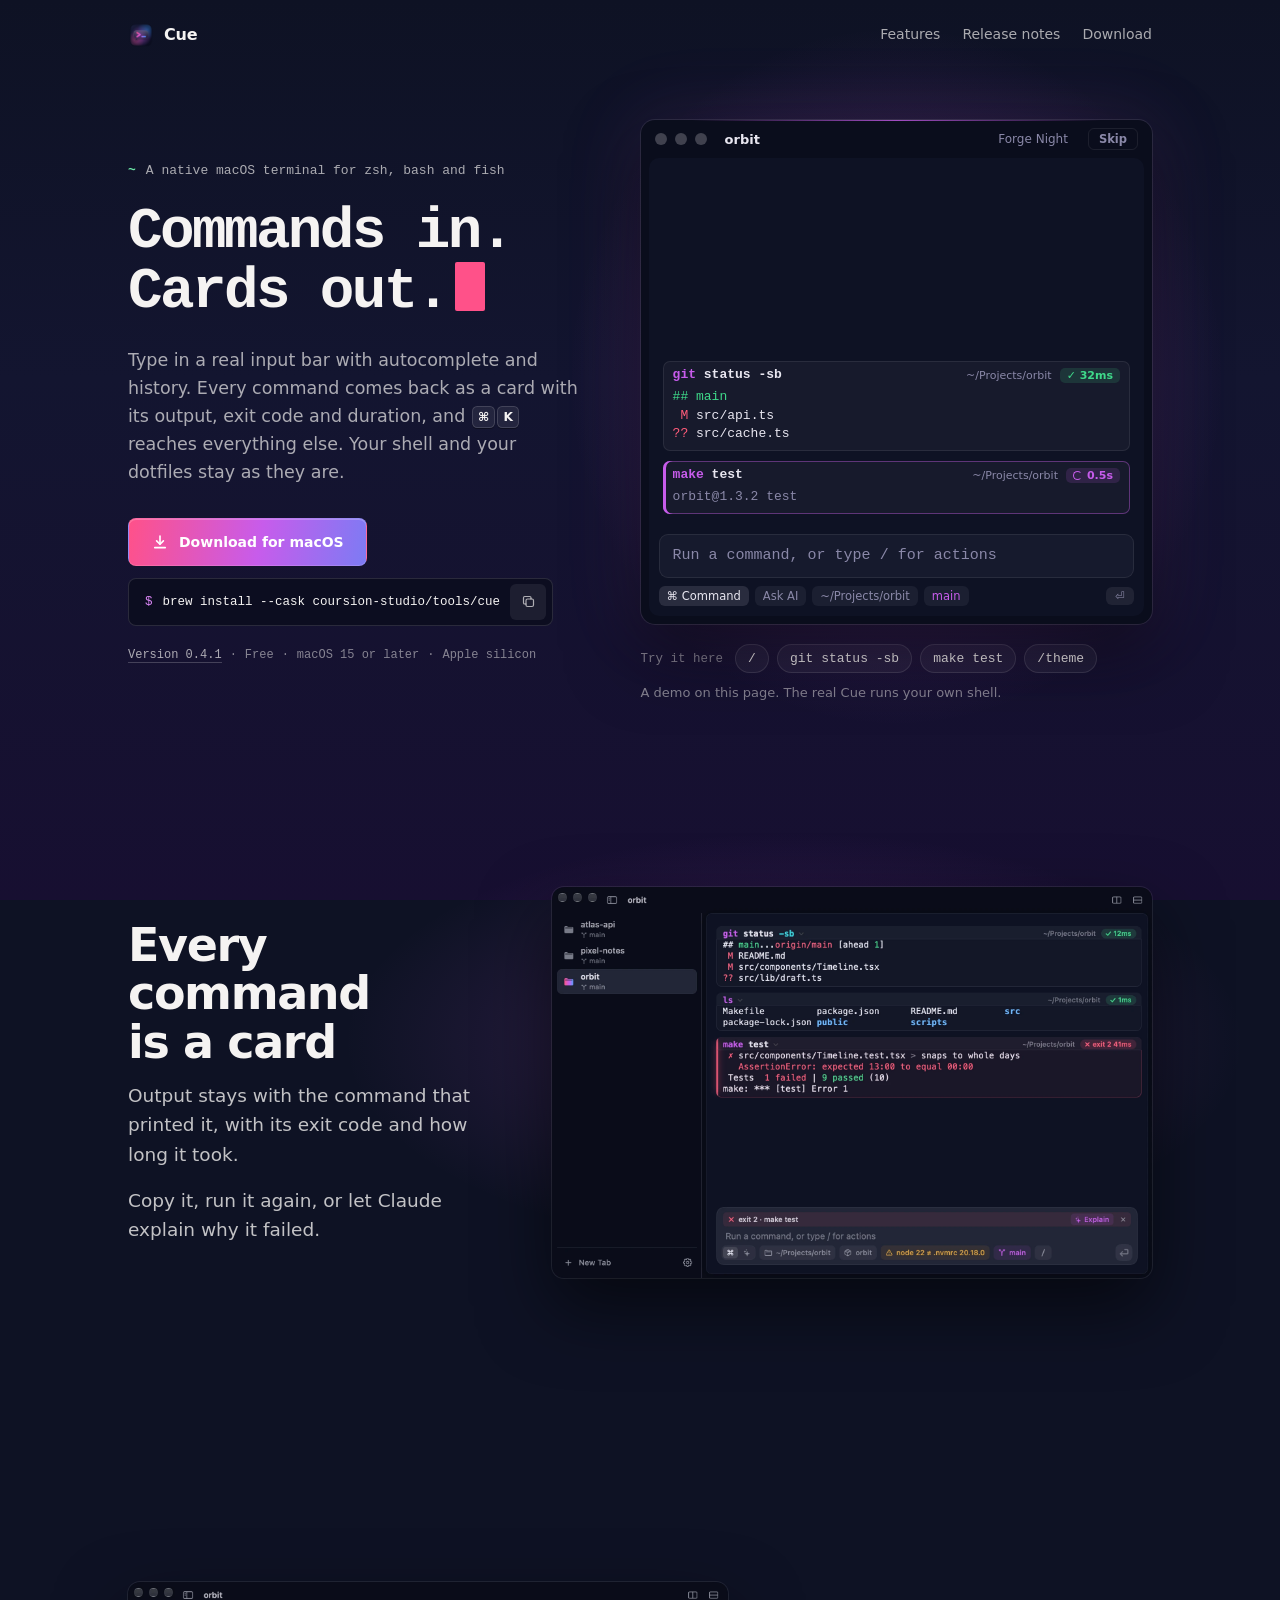
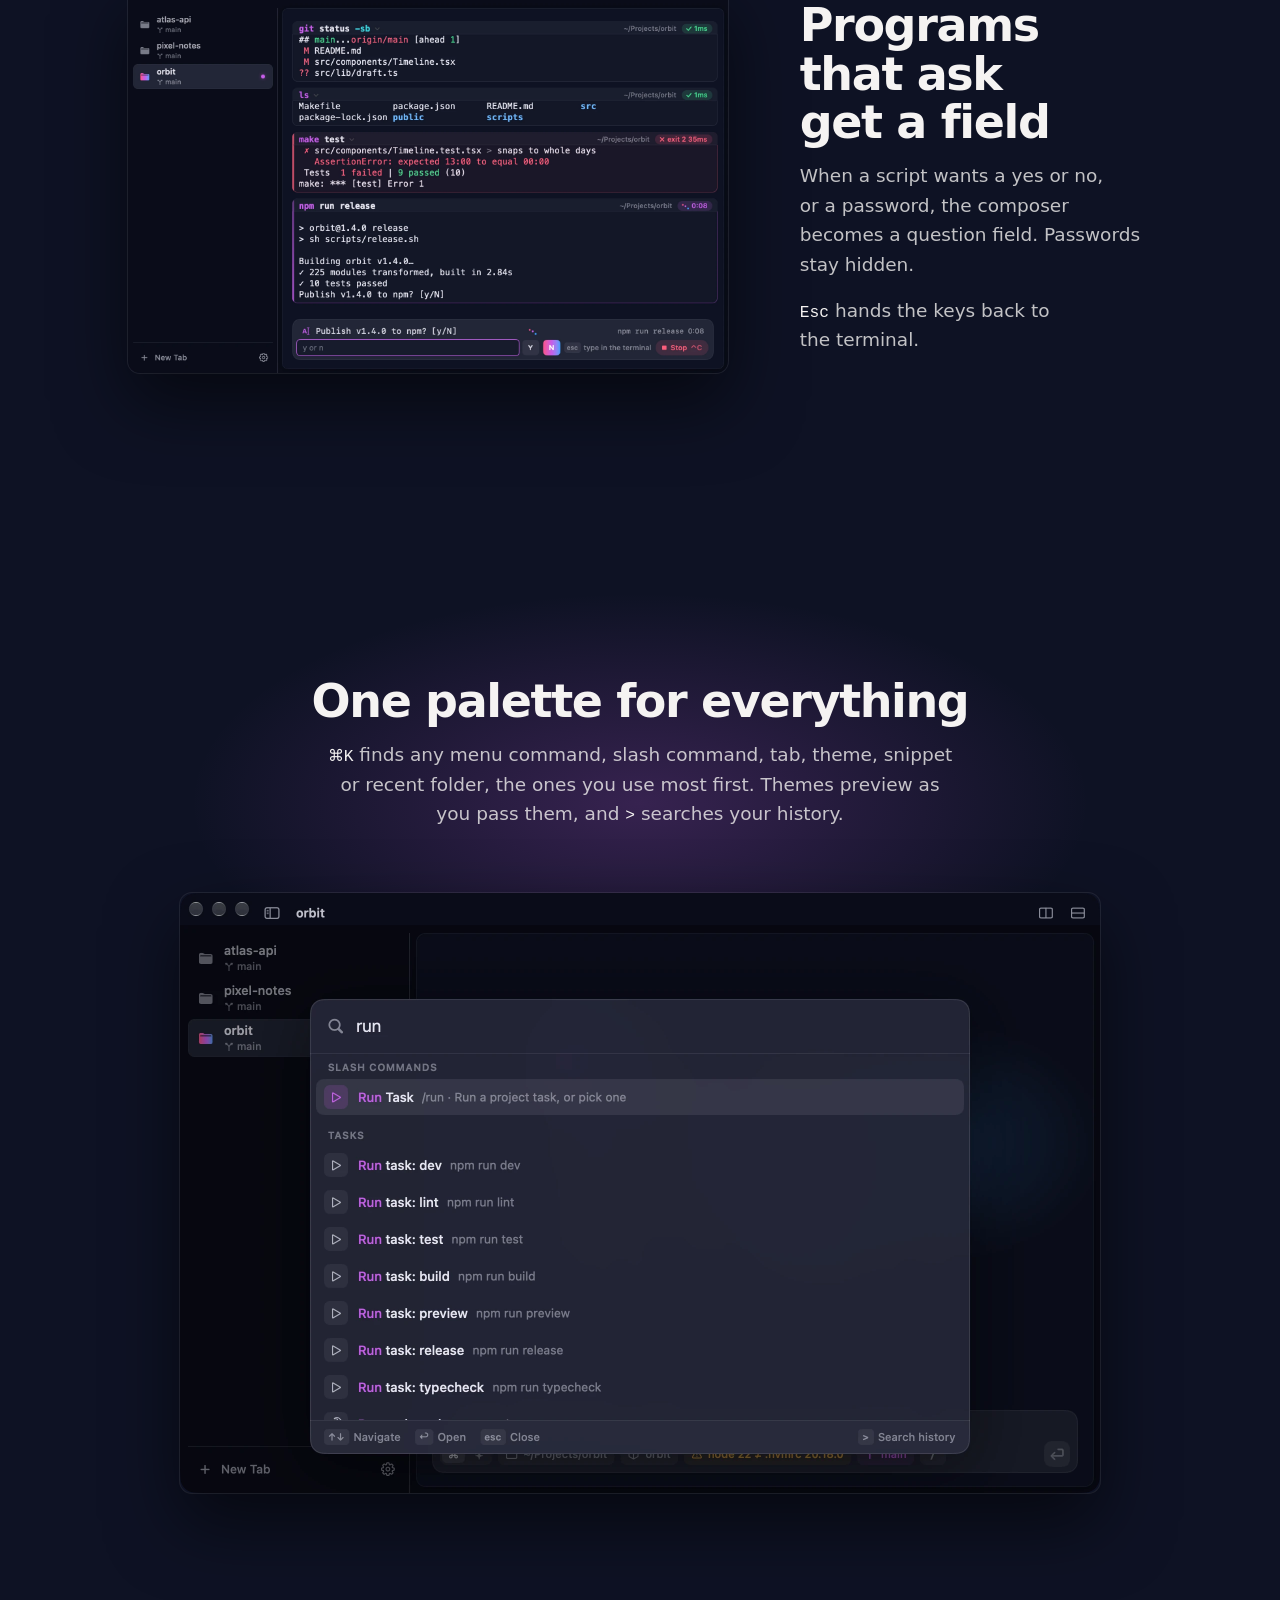
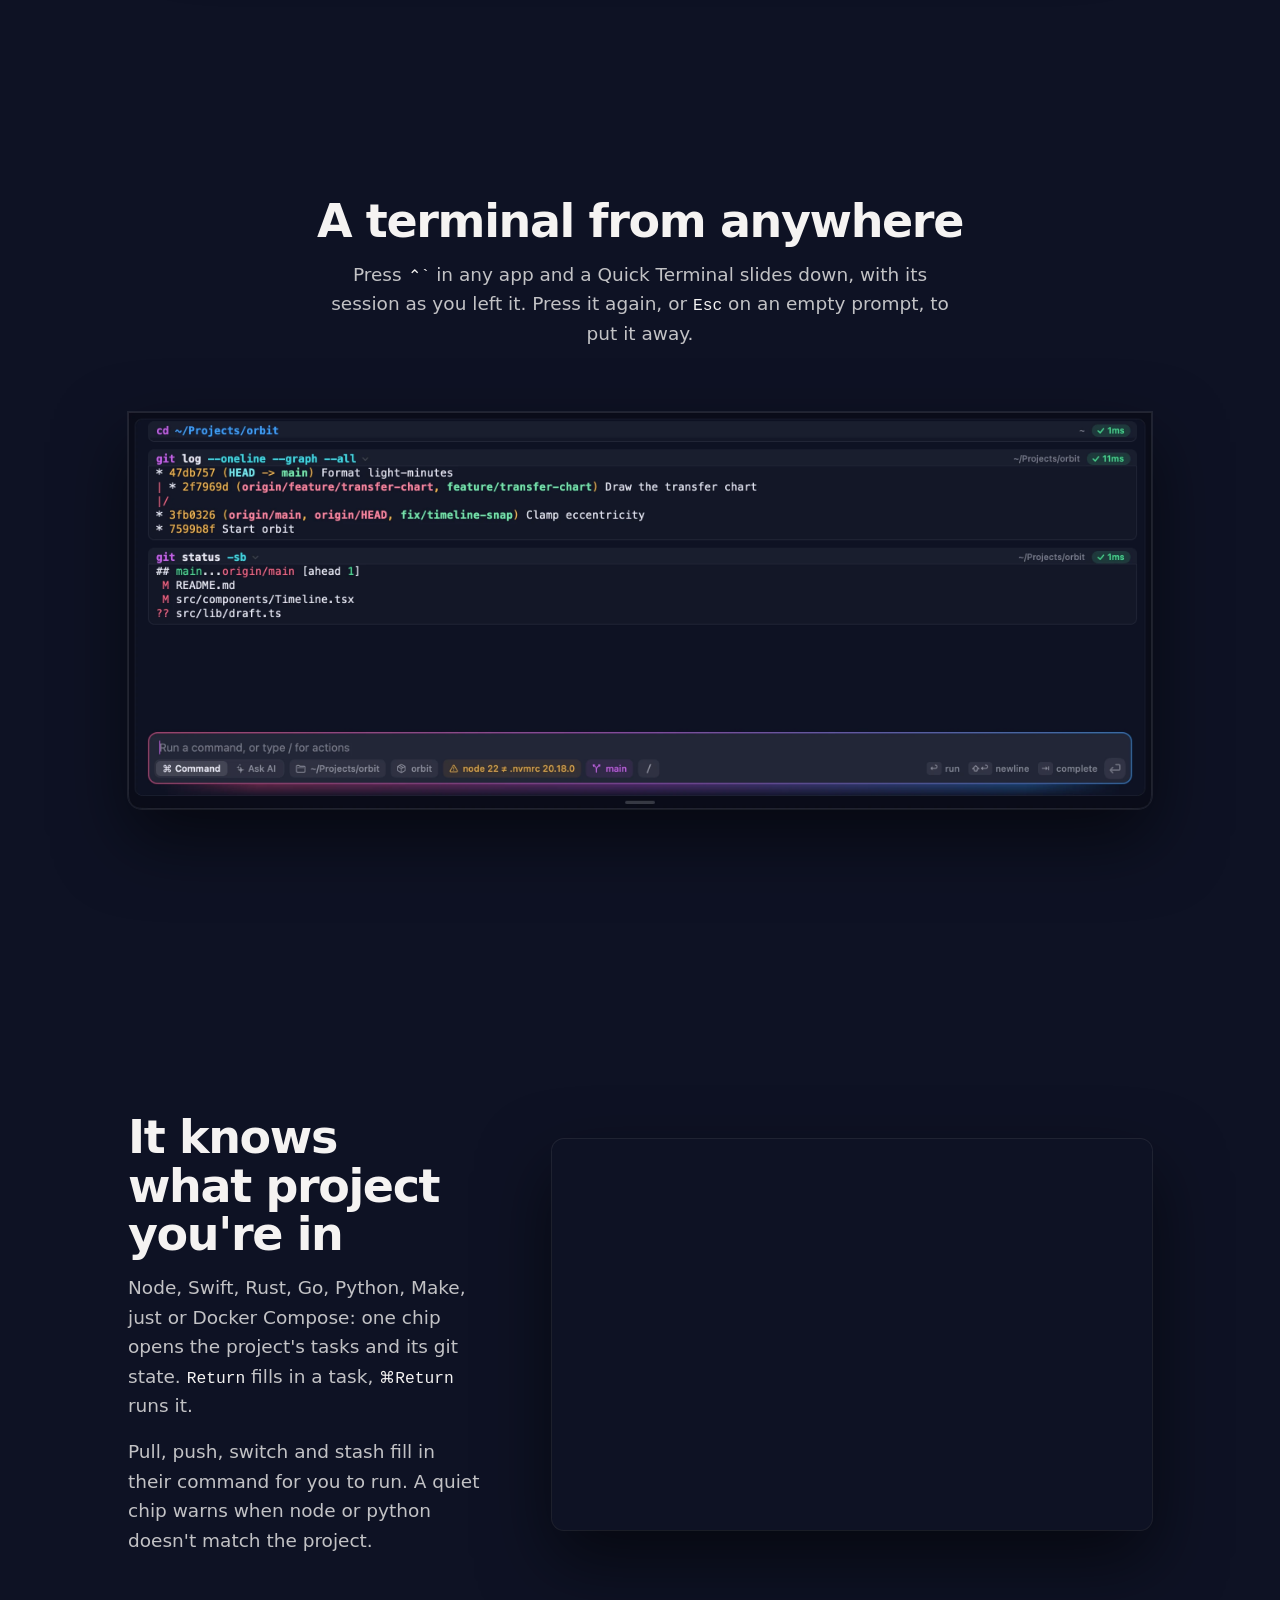
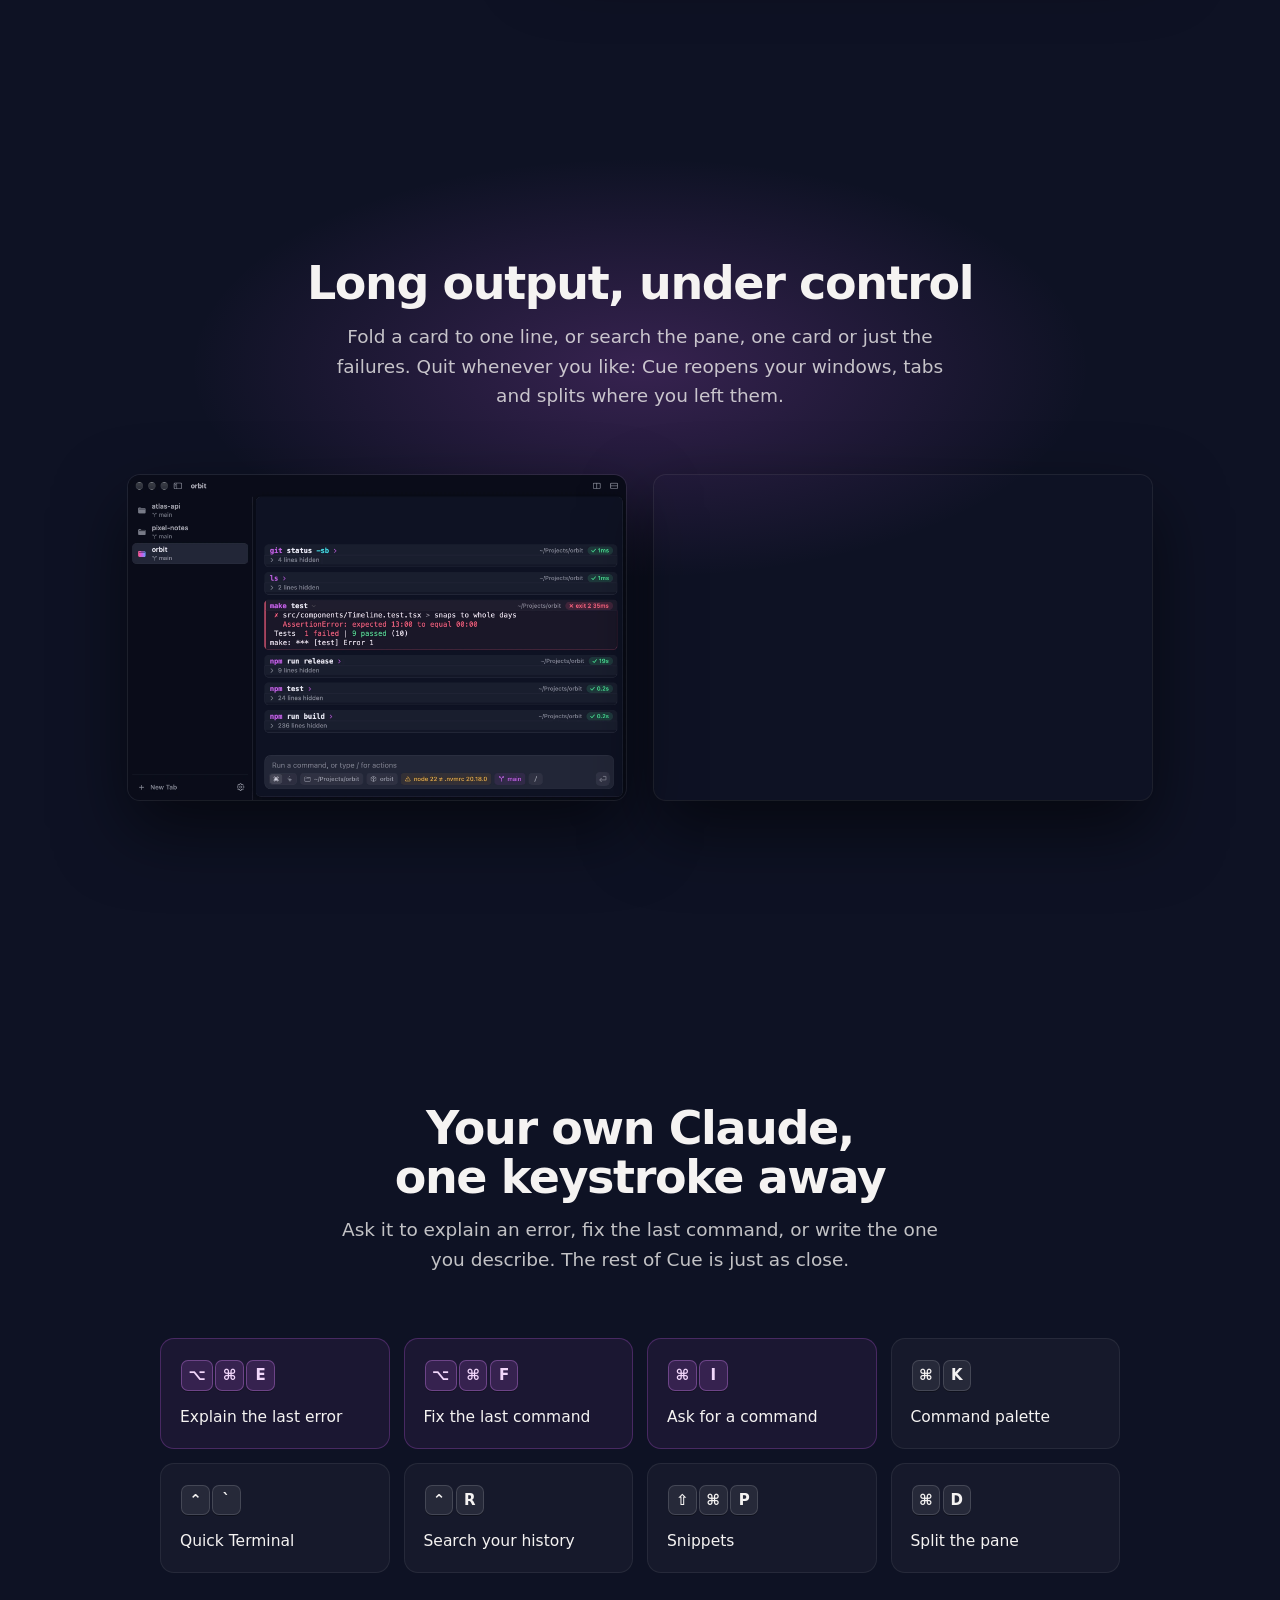
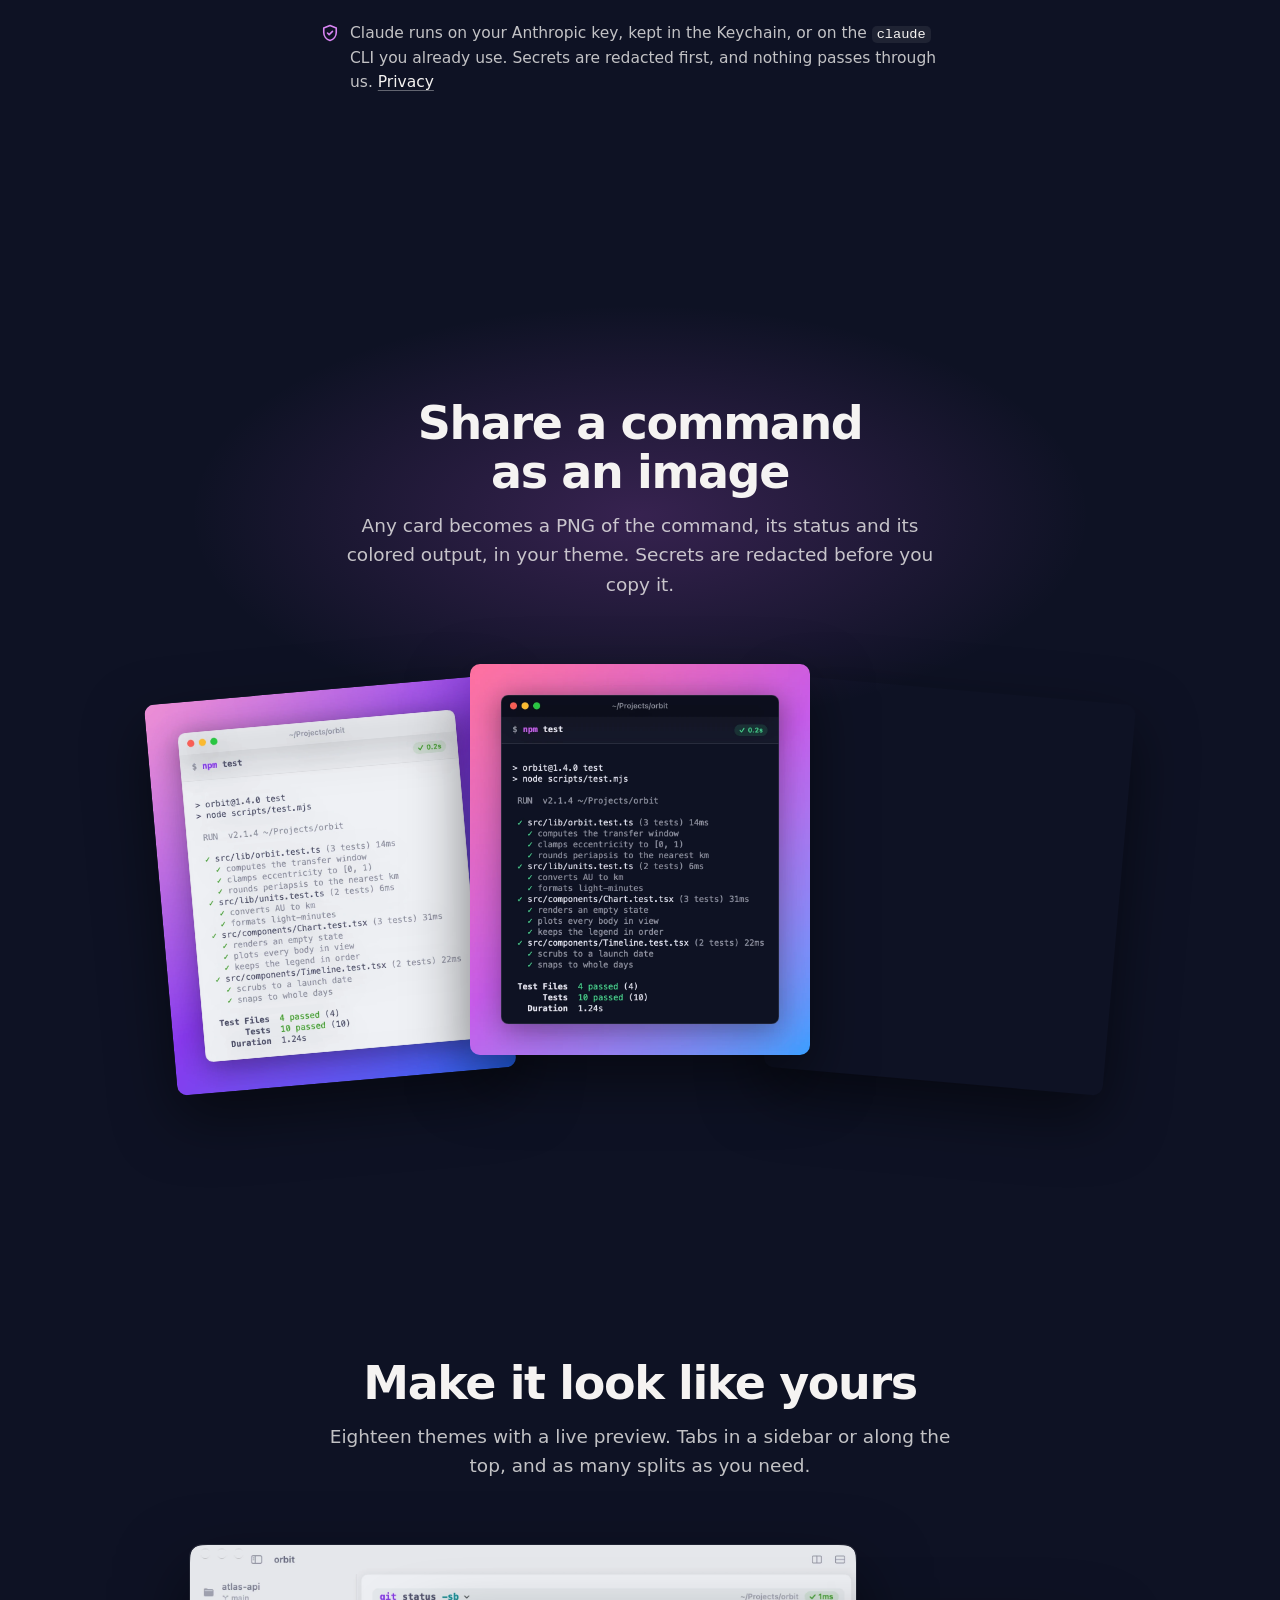
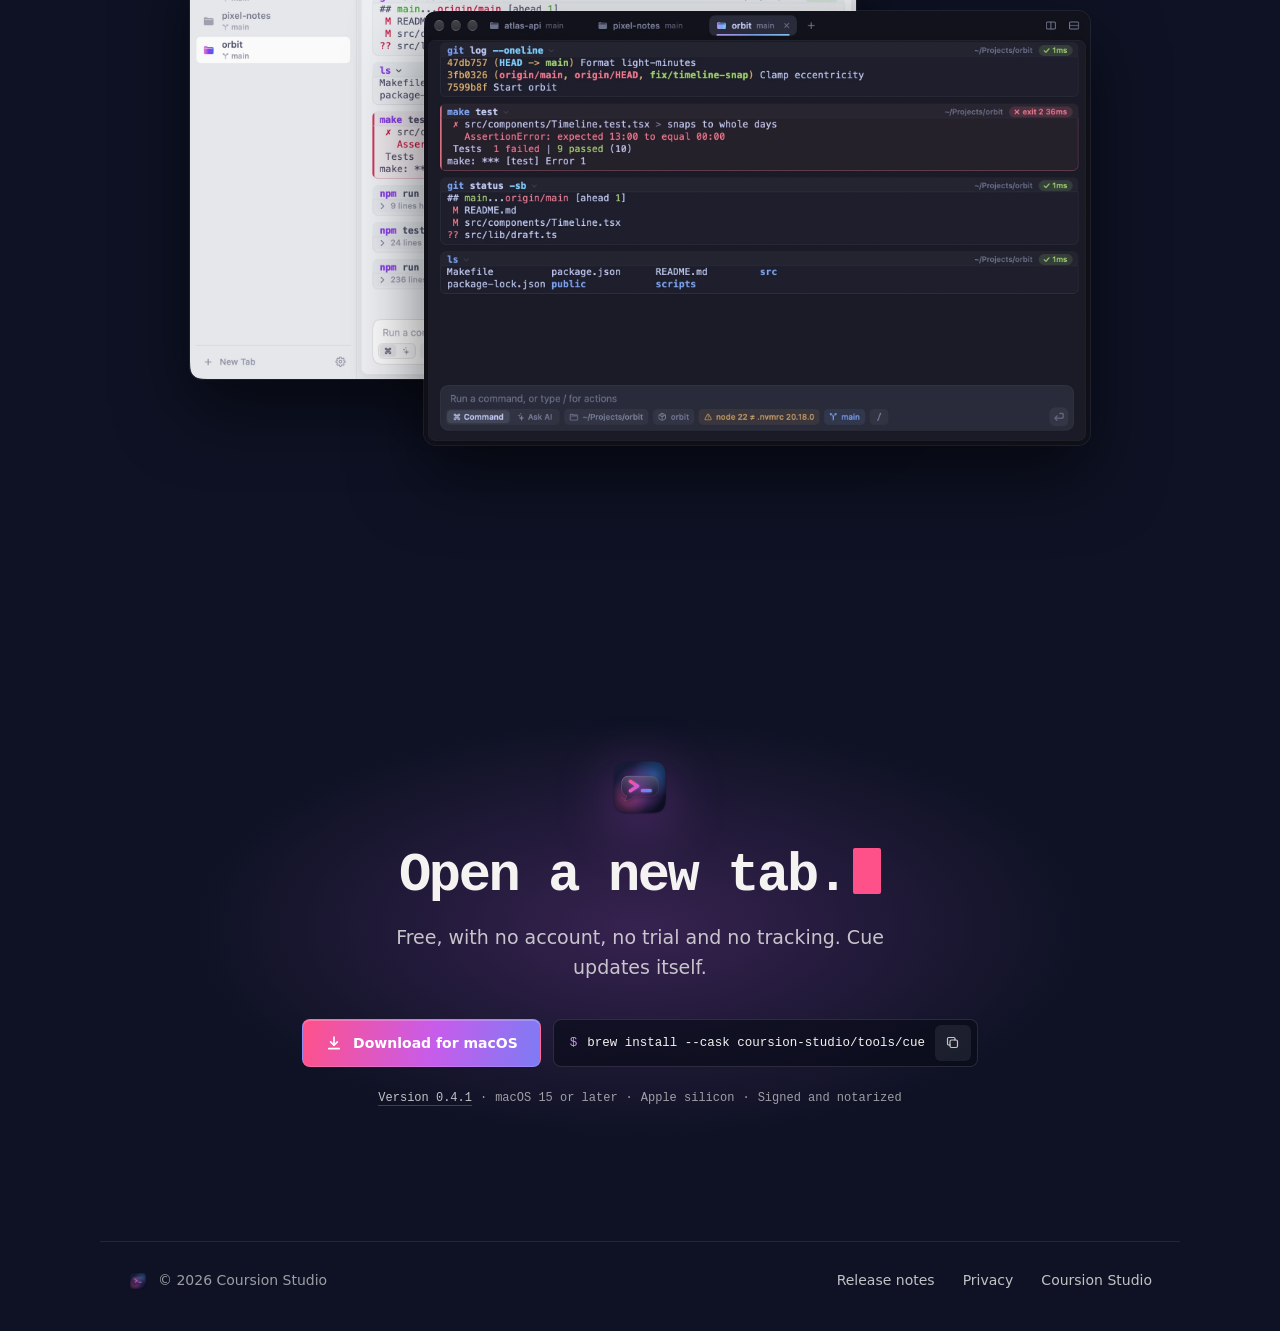
==== commit a669d5a1: "Replace the social preview with the new hero look og.jpg now shows the "Commands in. Cards out." mon" ====
--- a/index.html
+++ b/index.html
@@ -15,7 +15,7 @@
   <meta property="og:url" content="https://cue.coursion.studio/" />
   <meta property="og:title" content="Cue — A terminal that doesn't feel like one" />
   <meta property="og:description" content="A free, native macOS terminal: a real input bar, every command as a card, a ⌘K palette, a Quick Terminal from anywhere, project tasks, and your own Claude one keystroke away." />
-  <meta property="og:image" content="https://cue.coursion.studio/og.jpg" />
+  <meta property="og:image" content="https://cue.coursion.studio/og.jpg?v=701c90cdd7" />
   <meta property="og:image:width" content="1200" />
   <meta property="og:image:height" content="630" />
   <meta name="twitter:card" content="summary_large_image" />
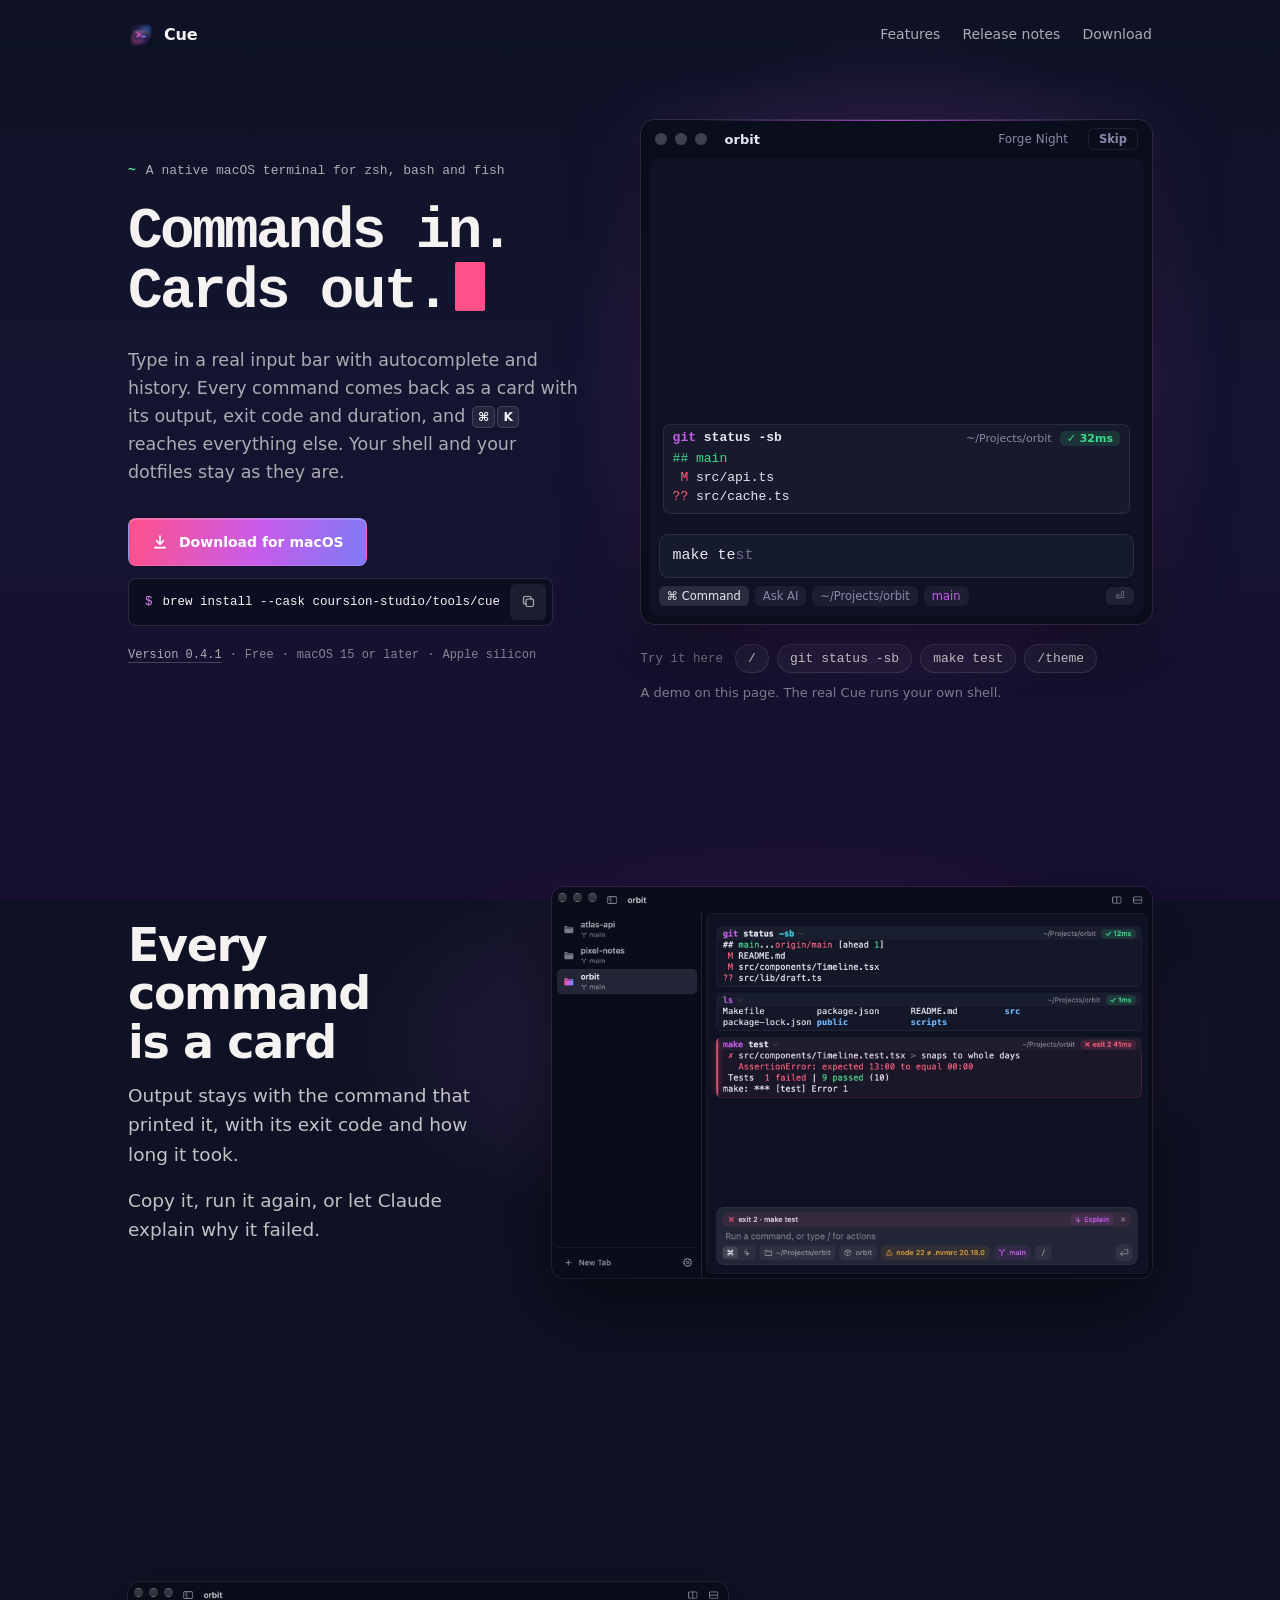
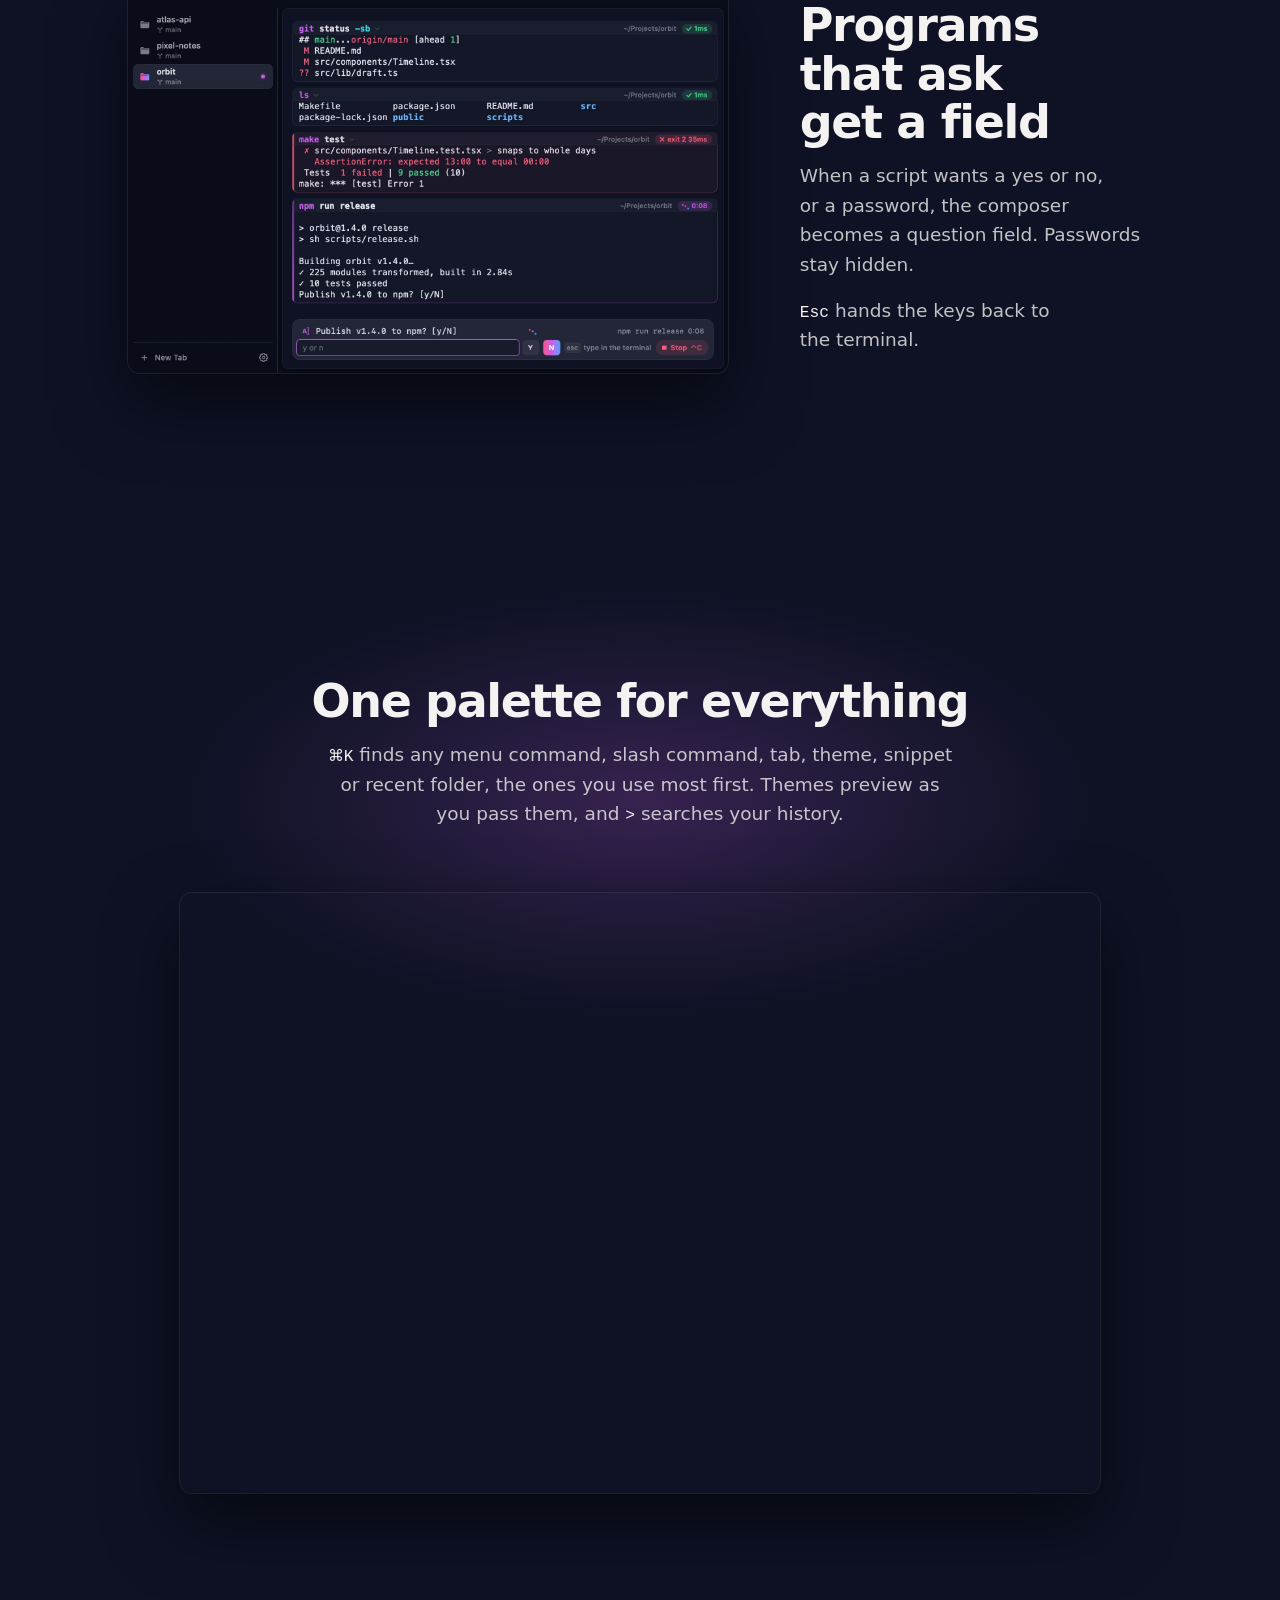
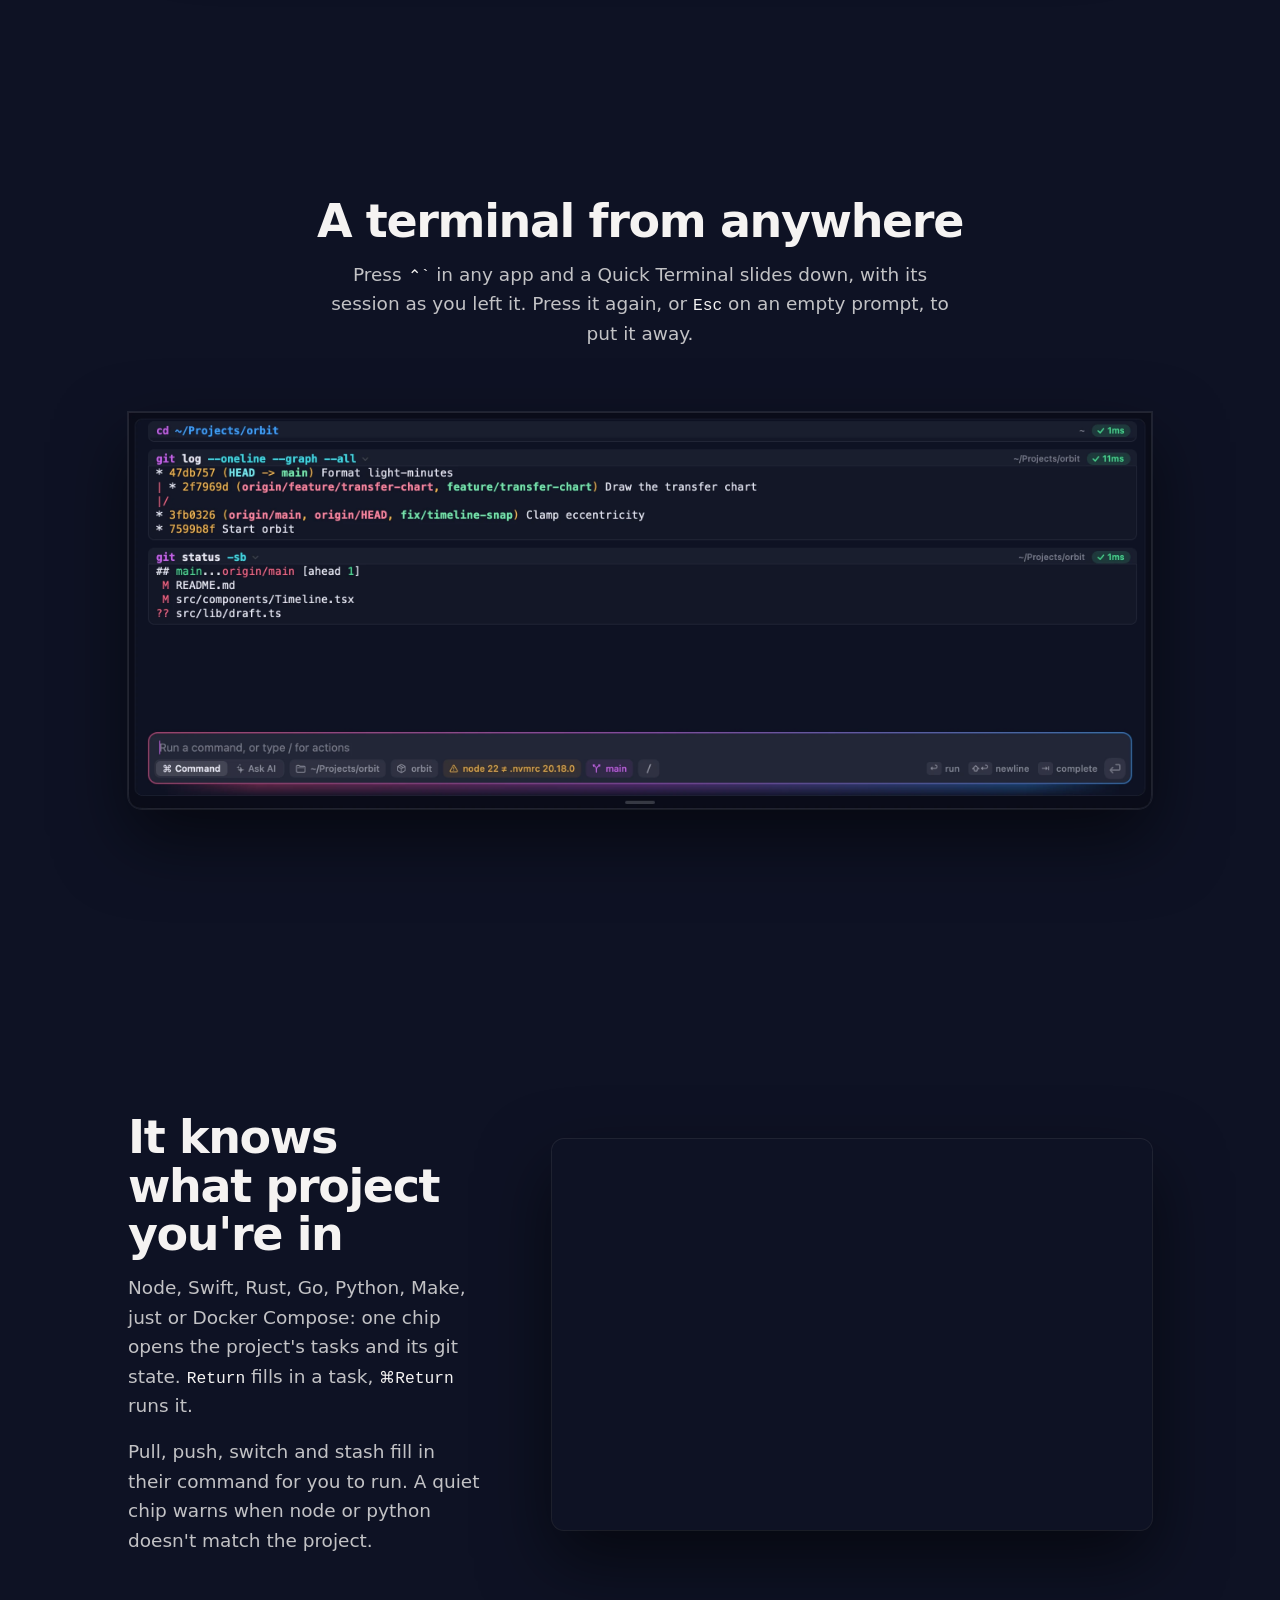
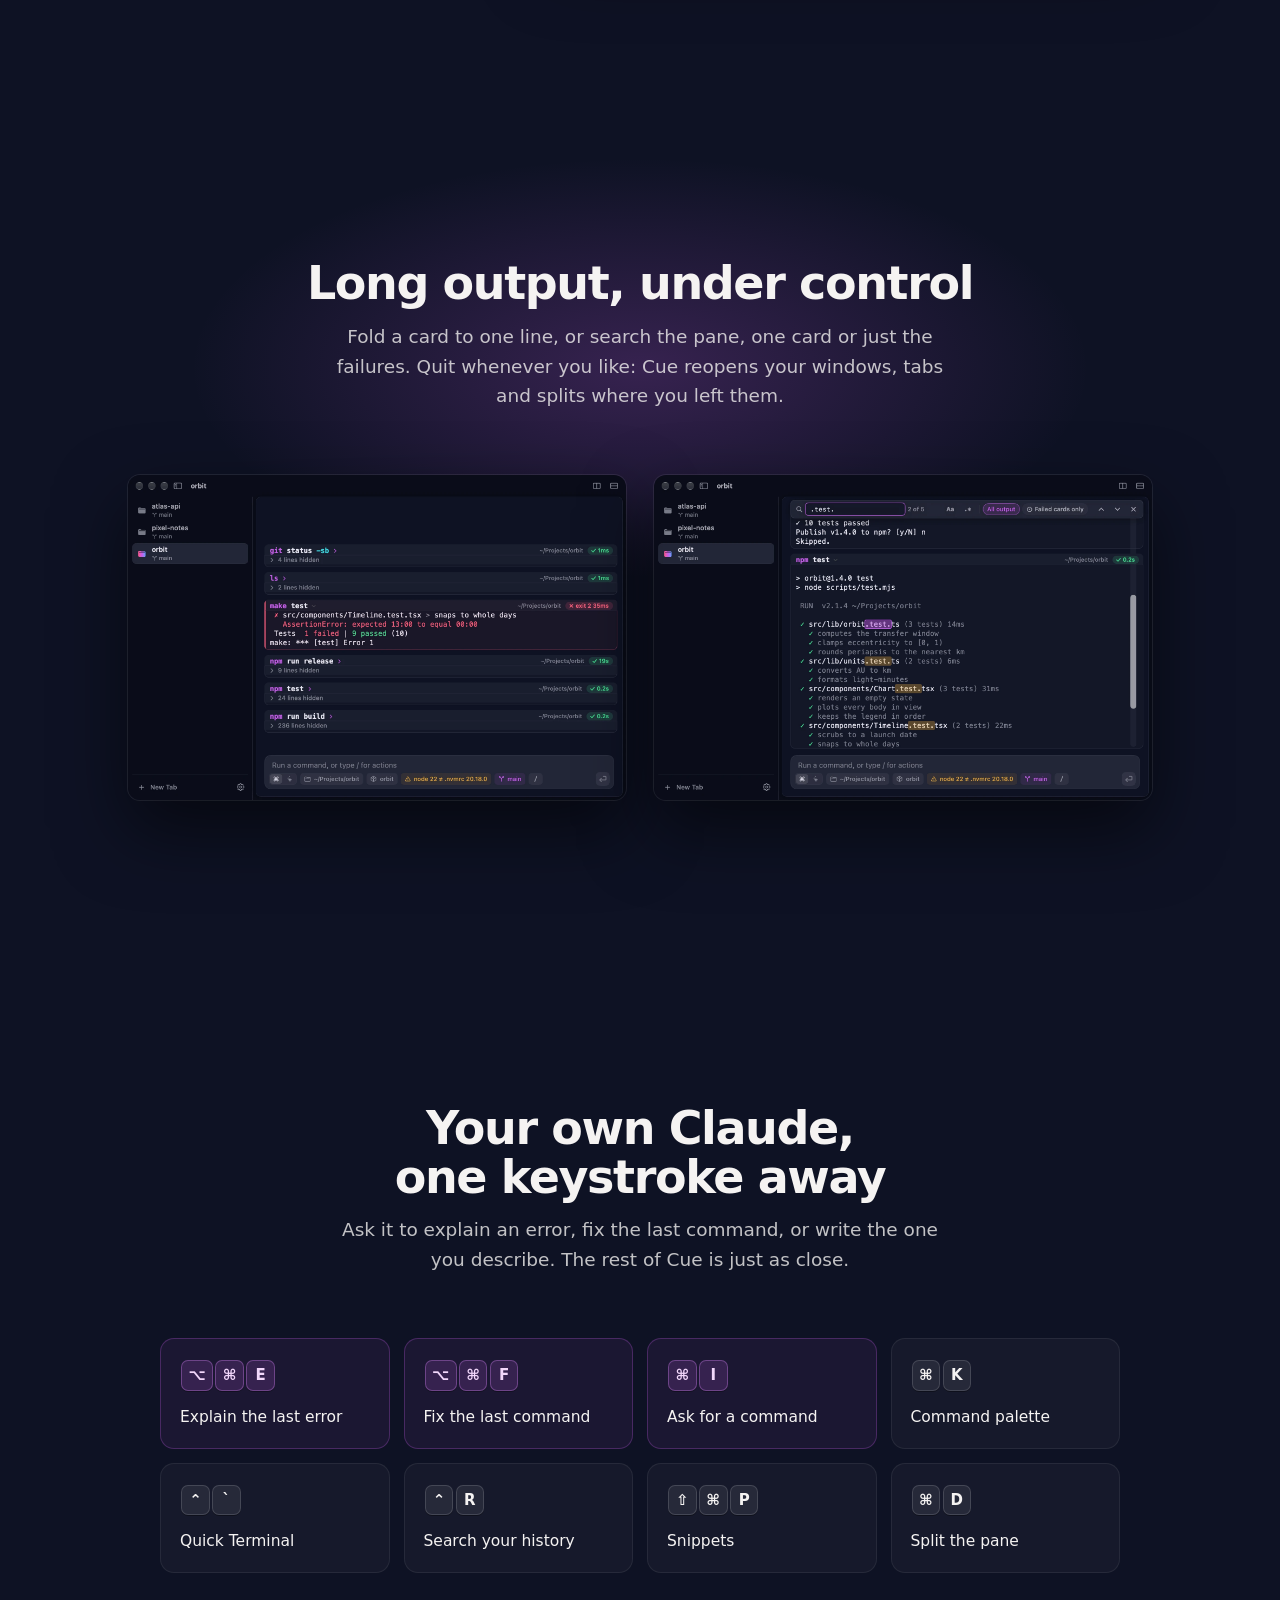
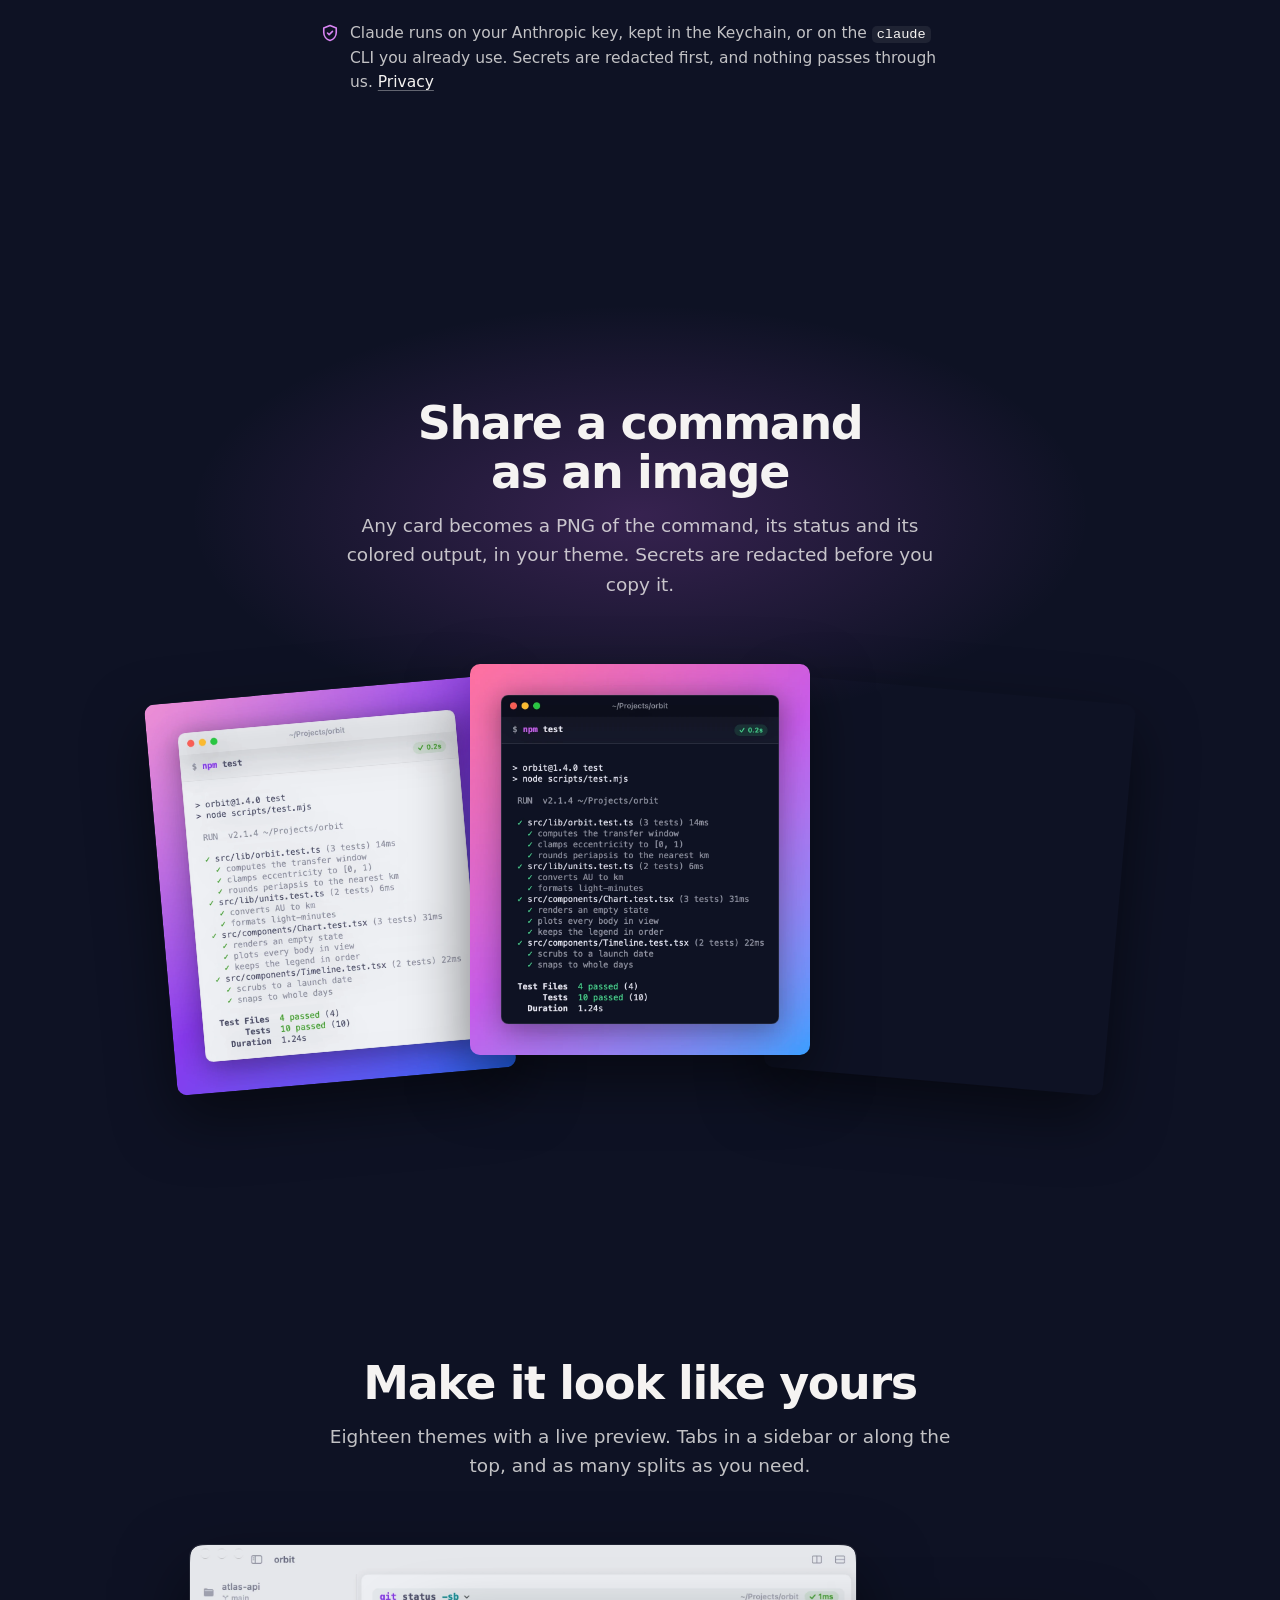
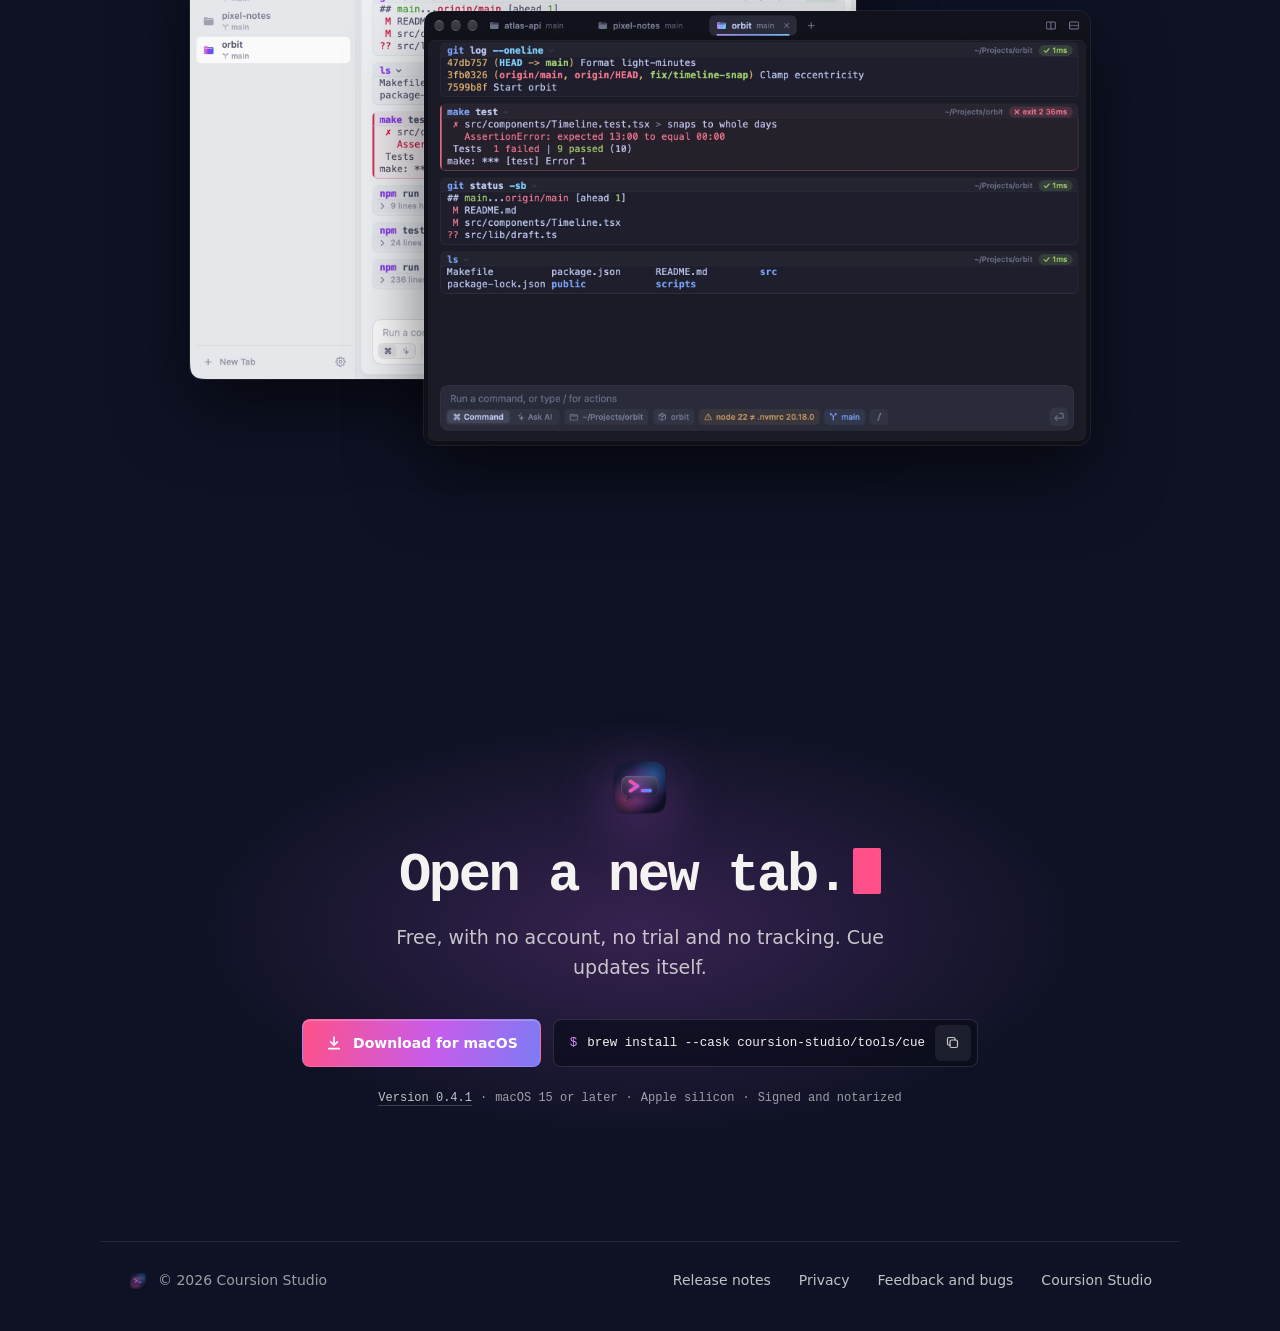
==== commit 9c5f9126: "Add issue templates and a feedback link A bug report form asks for the Cue version, macOS version, M" ====
--- a/index.html
+++ b/index.html
@@ -284,6 +284,7 @@
       <nav class="foot-links" aria-label="Footer">
         <a href="releases.html">Release notes</a>
         <a href="privacy.html">Privacy</a>
+        <a href="https://github.com/Coursion-Studio/cue/issues/new/choose">Feedback and bugs</a>
         <a href="https://coursion.studio">Coursion Studio</a>
       </nav>
     </div>
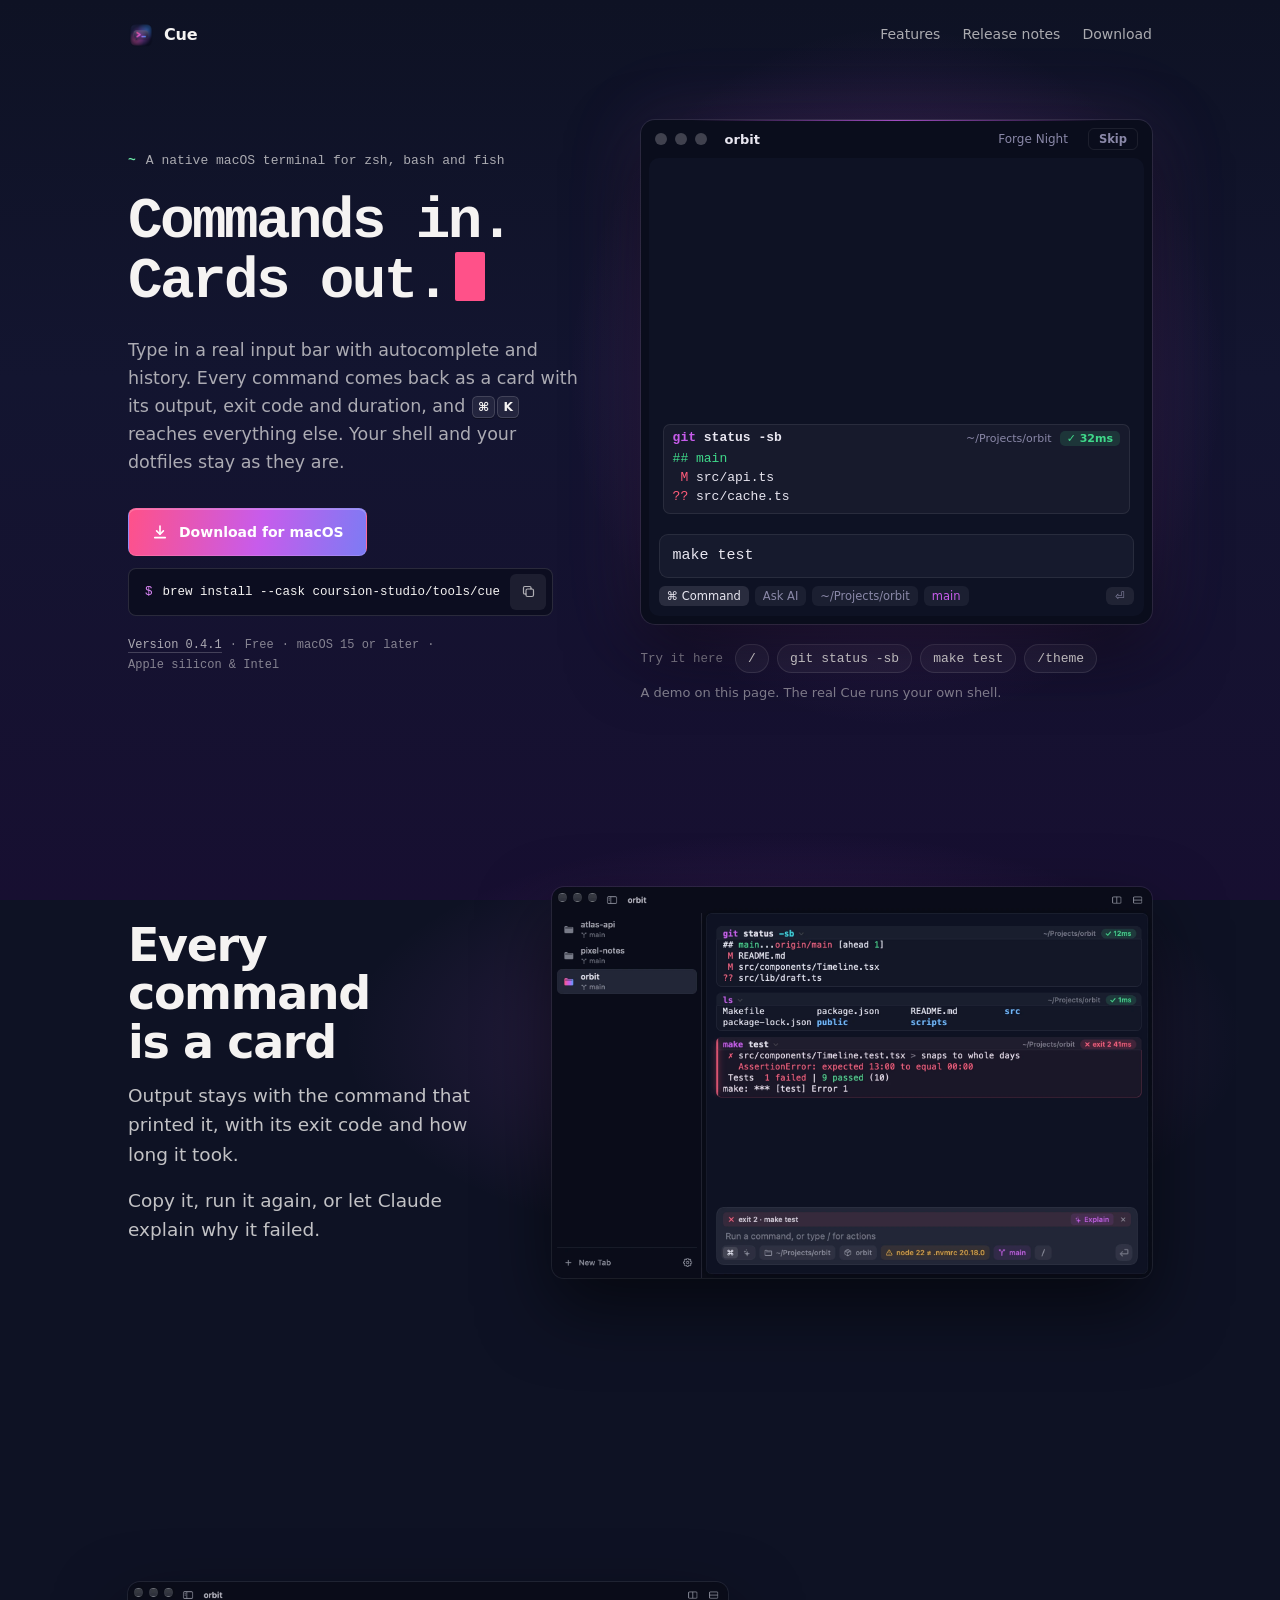
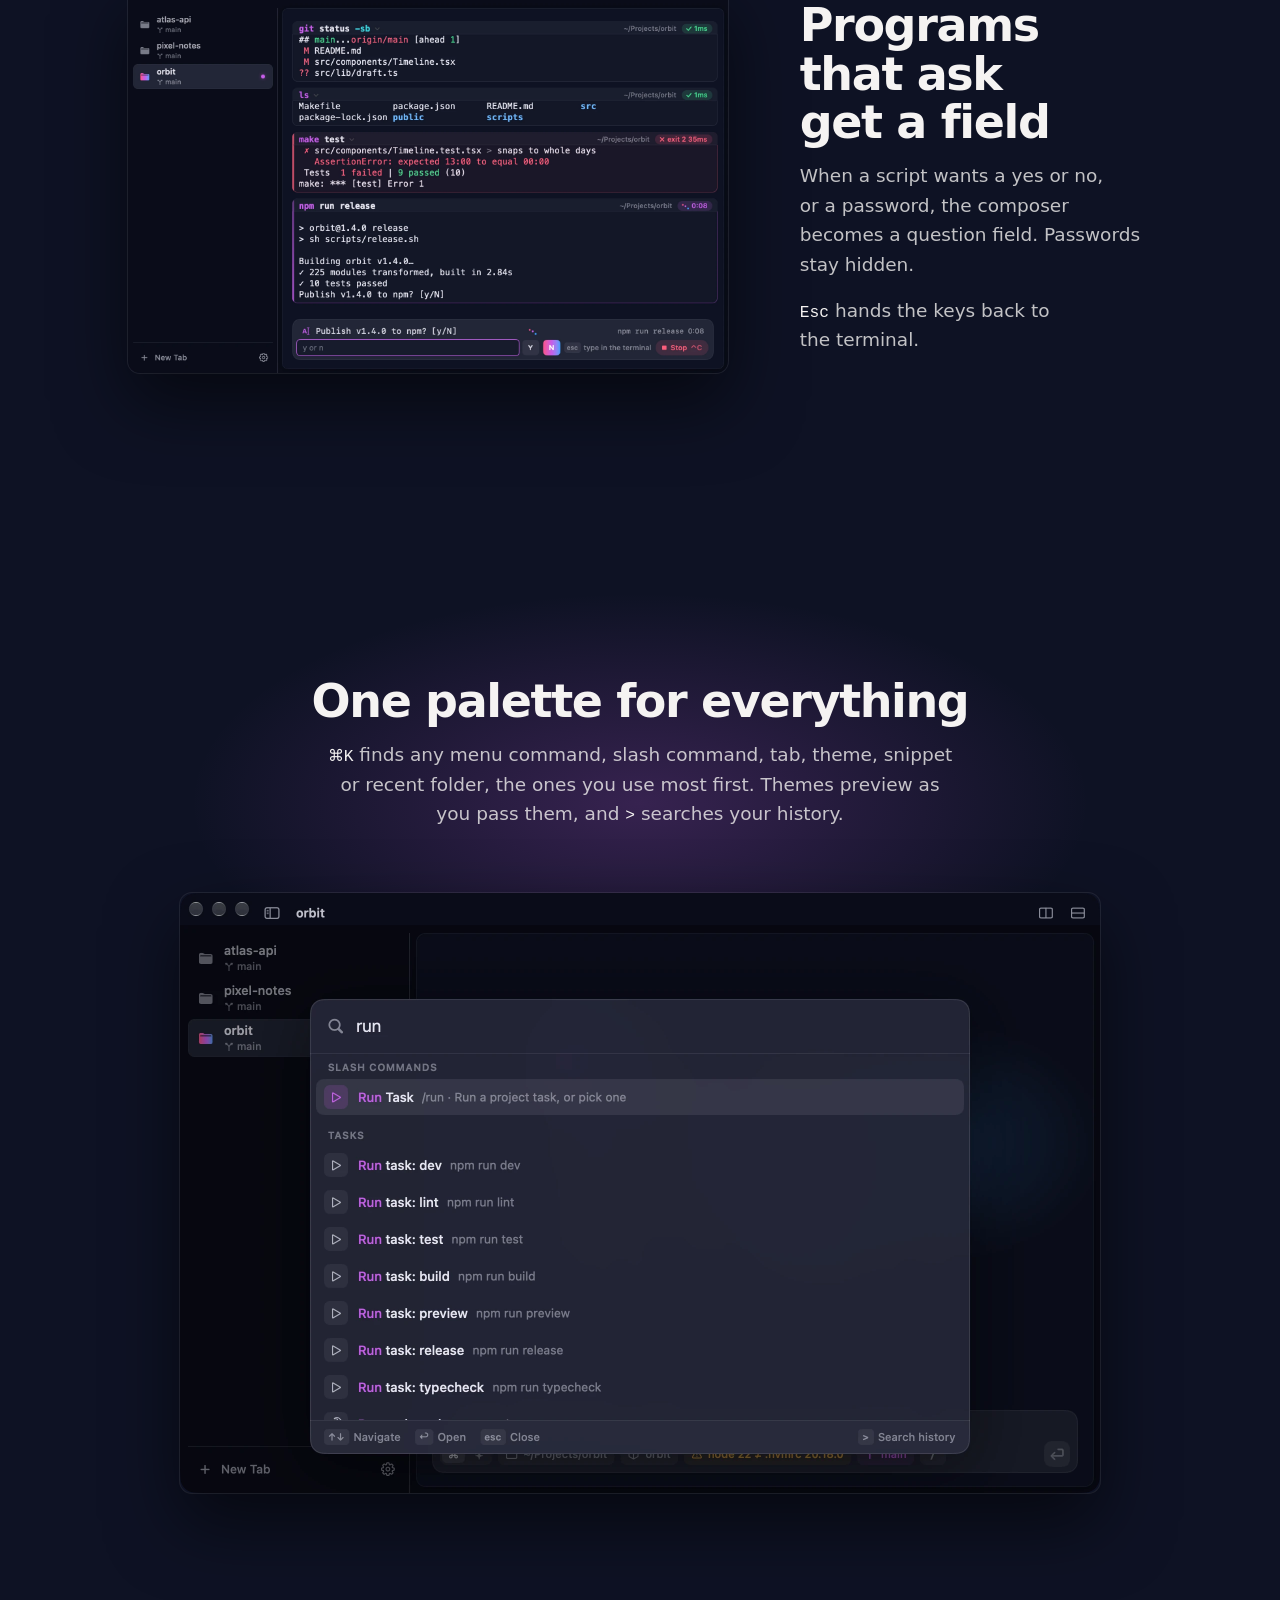
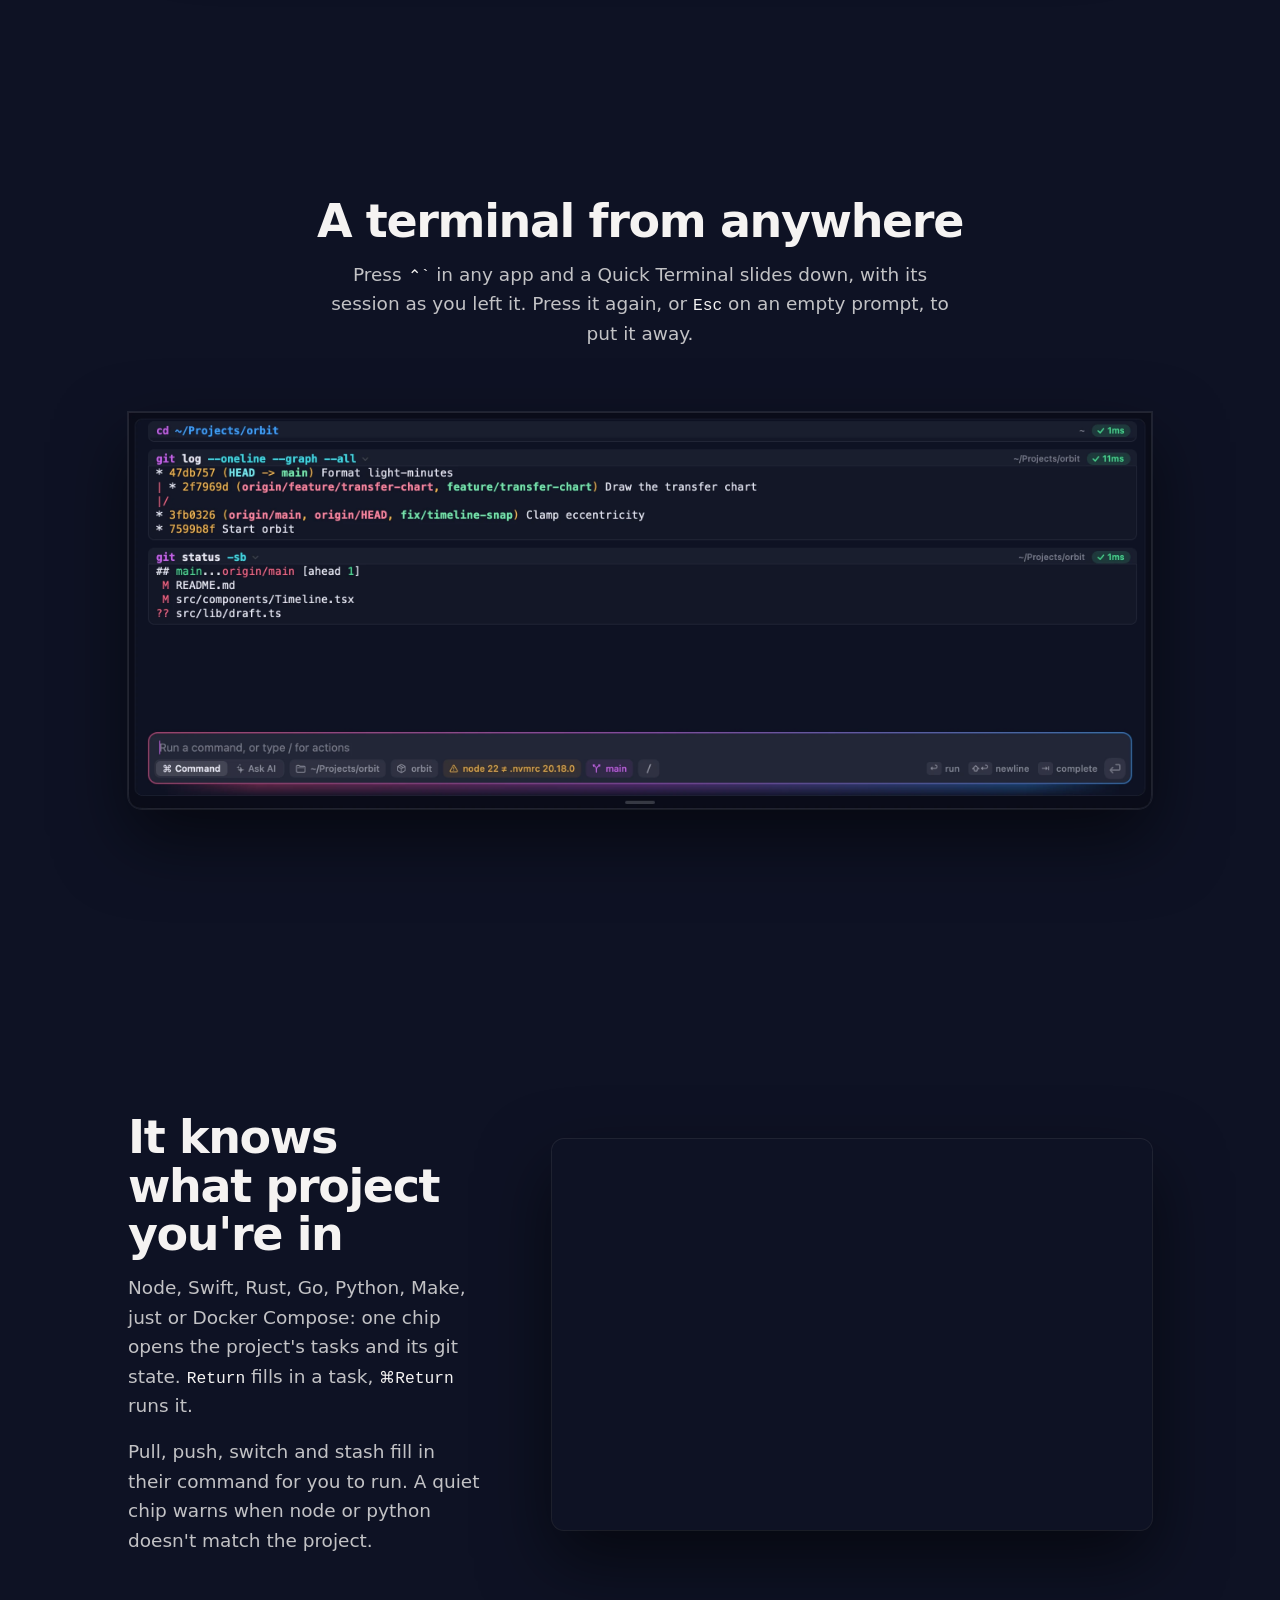
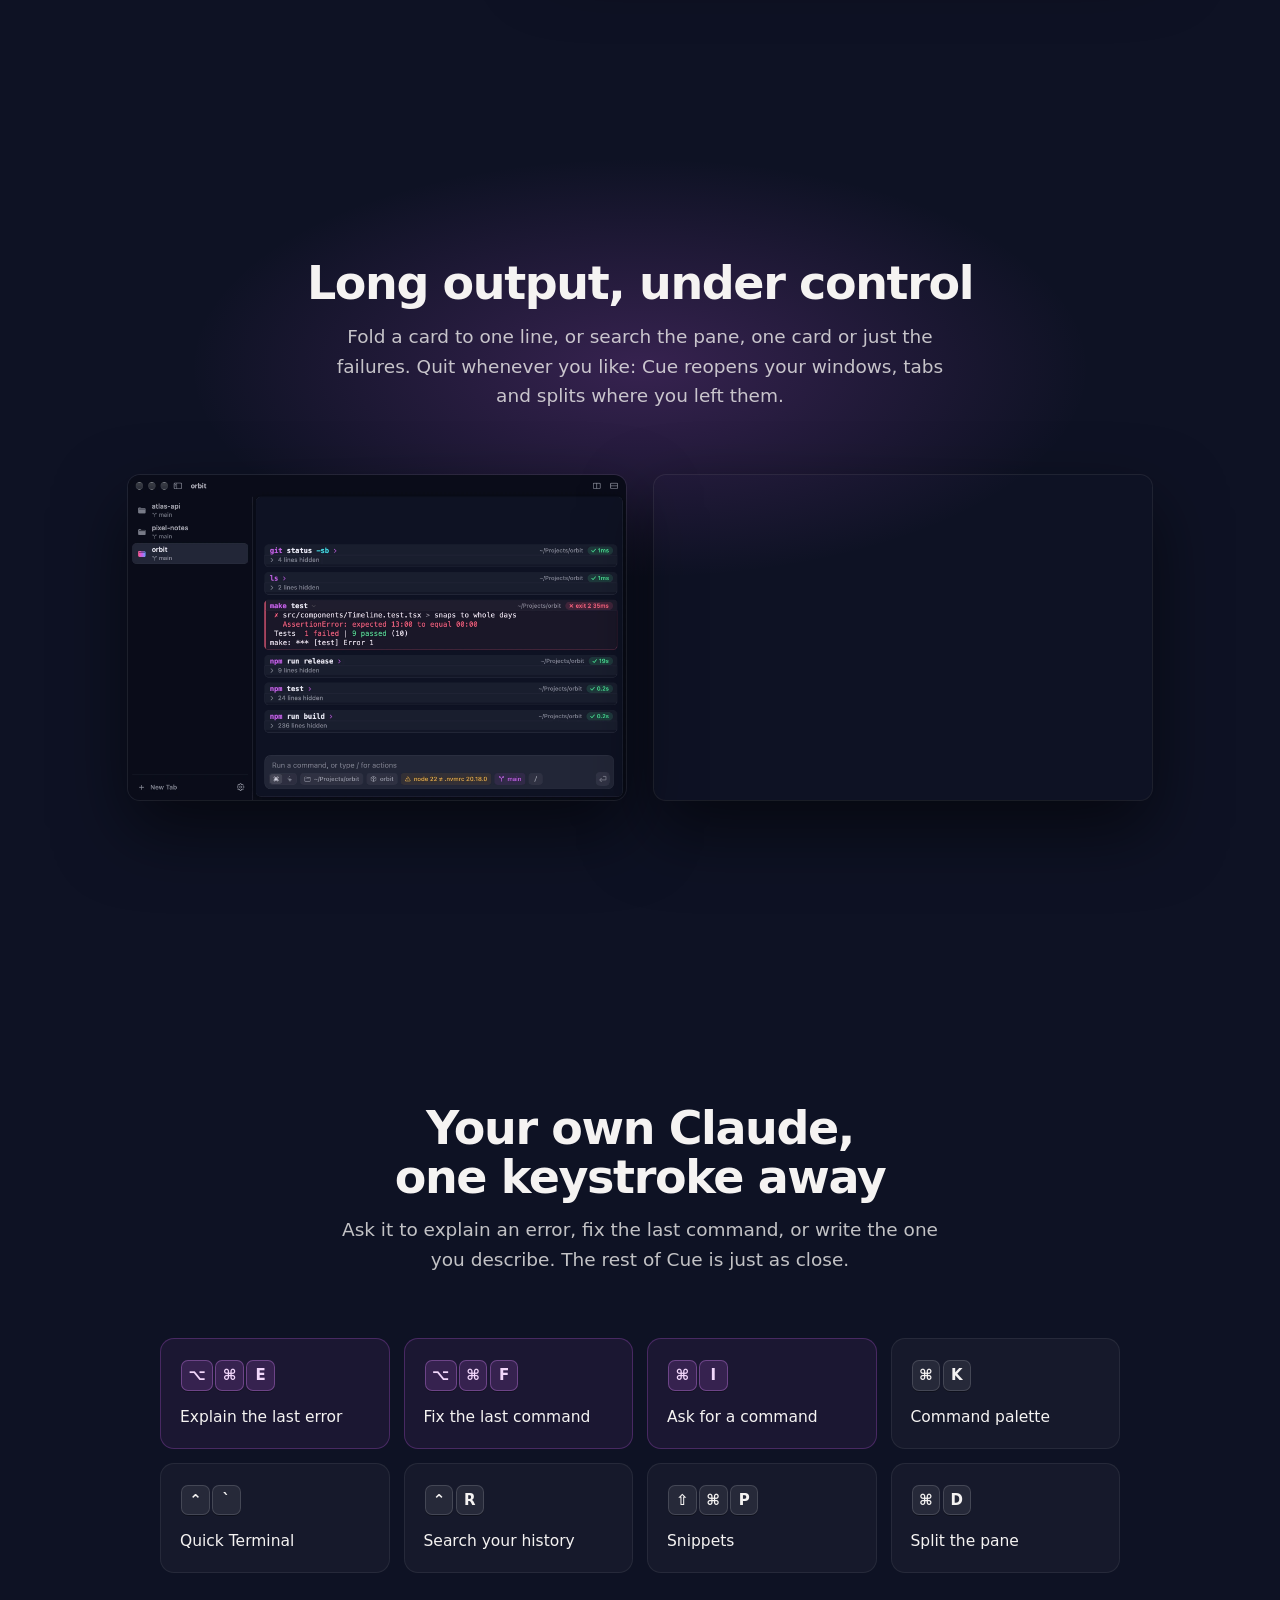
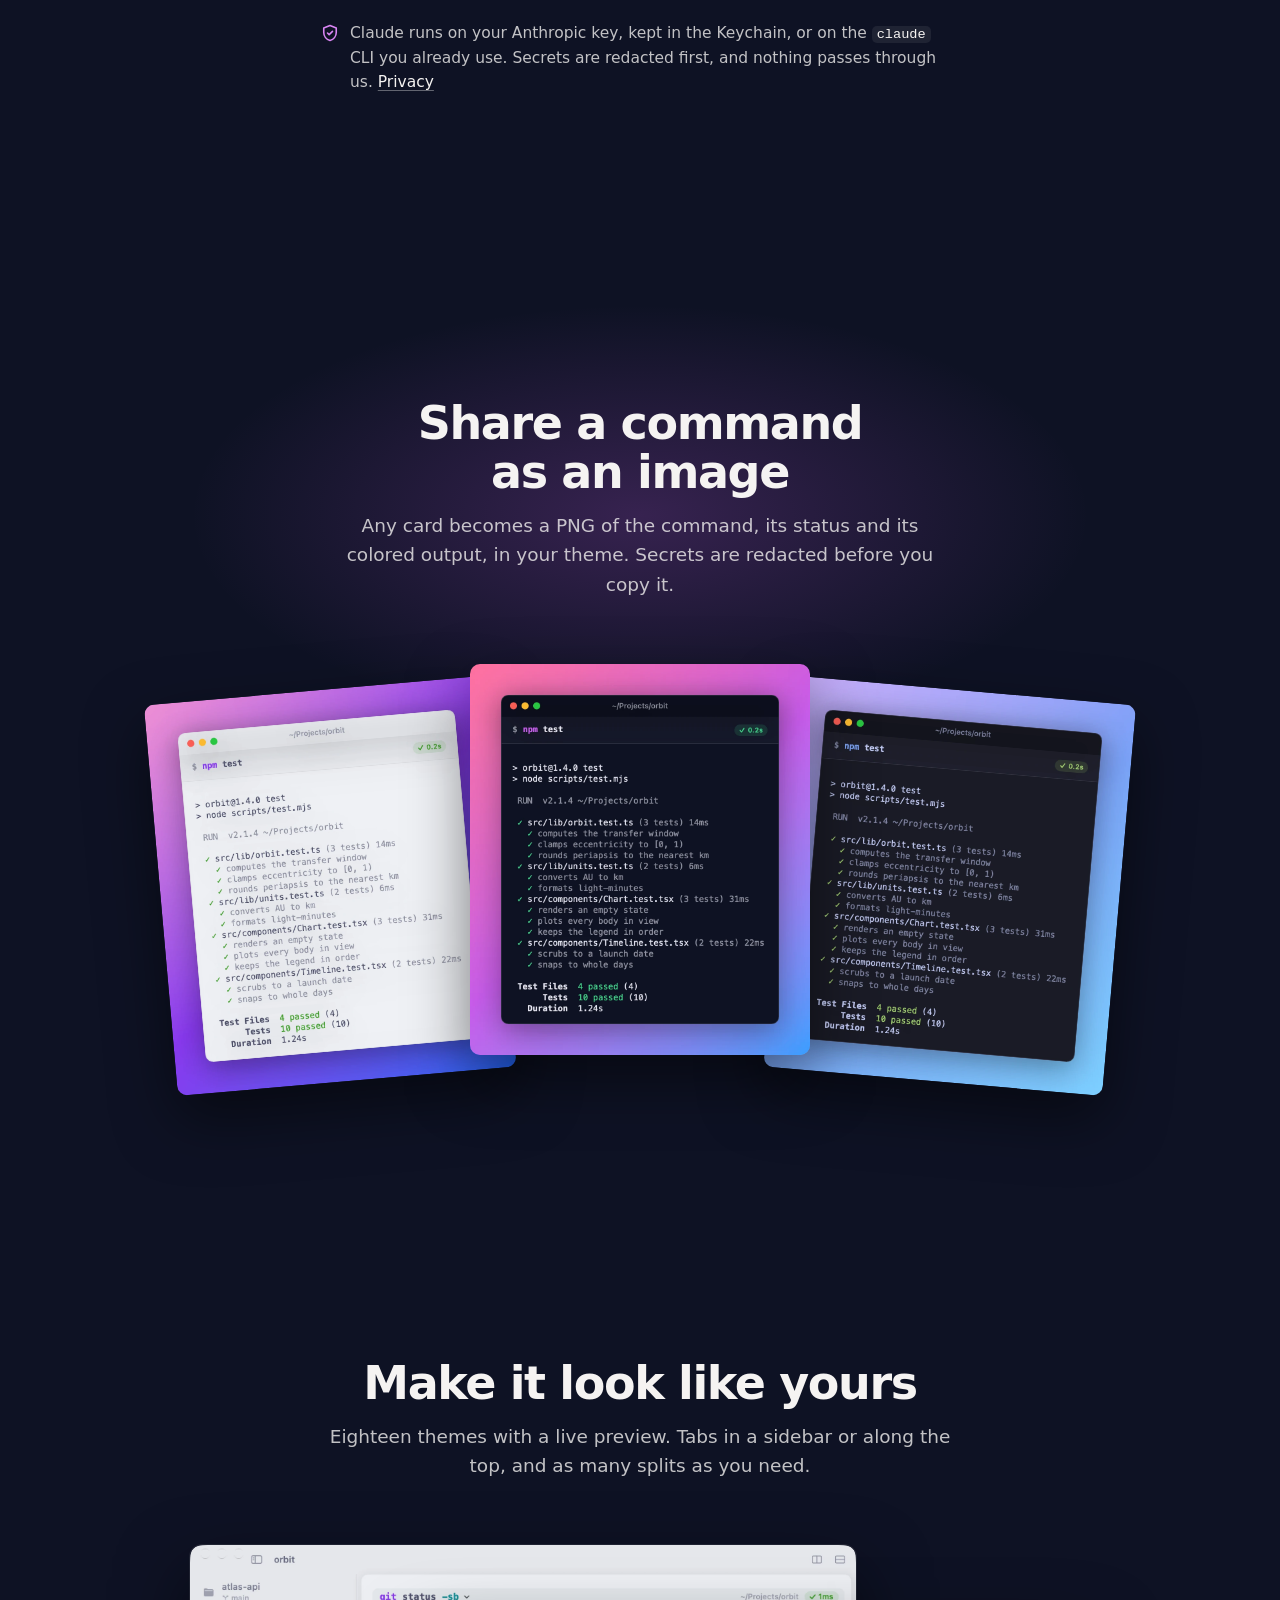
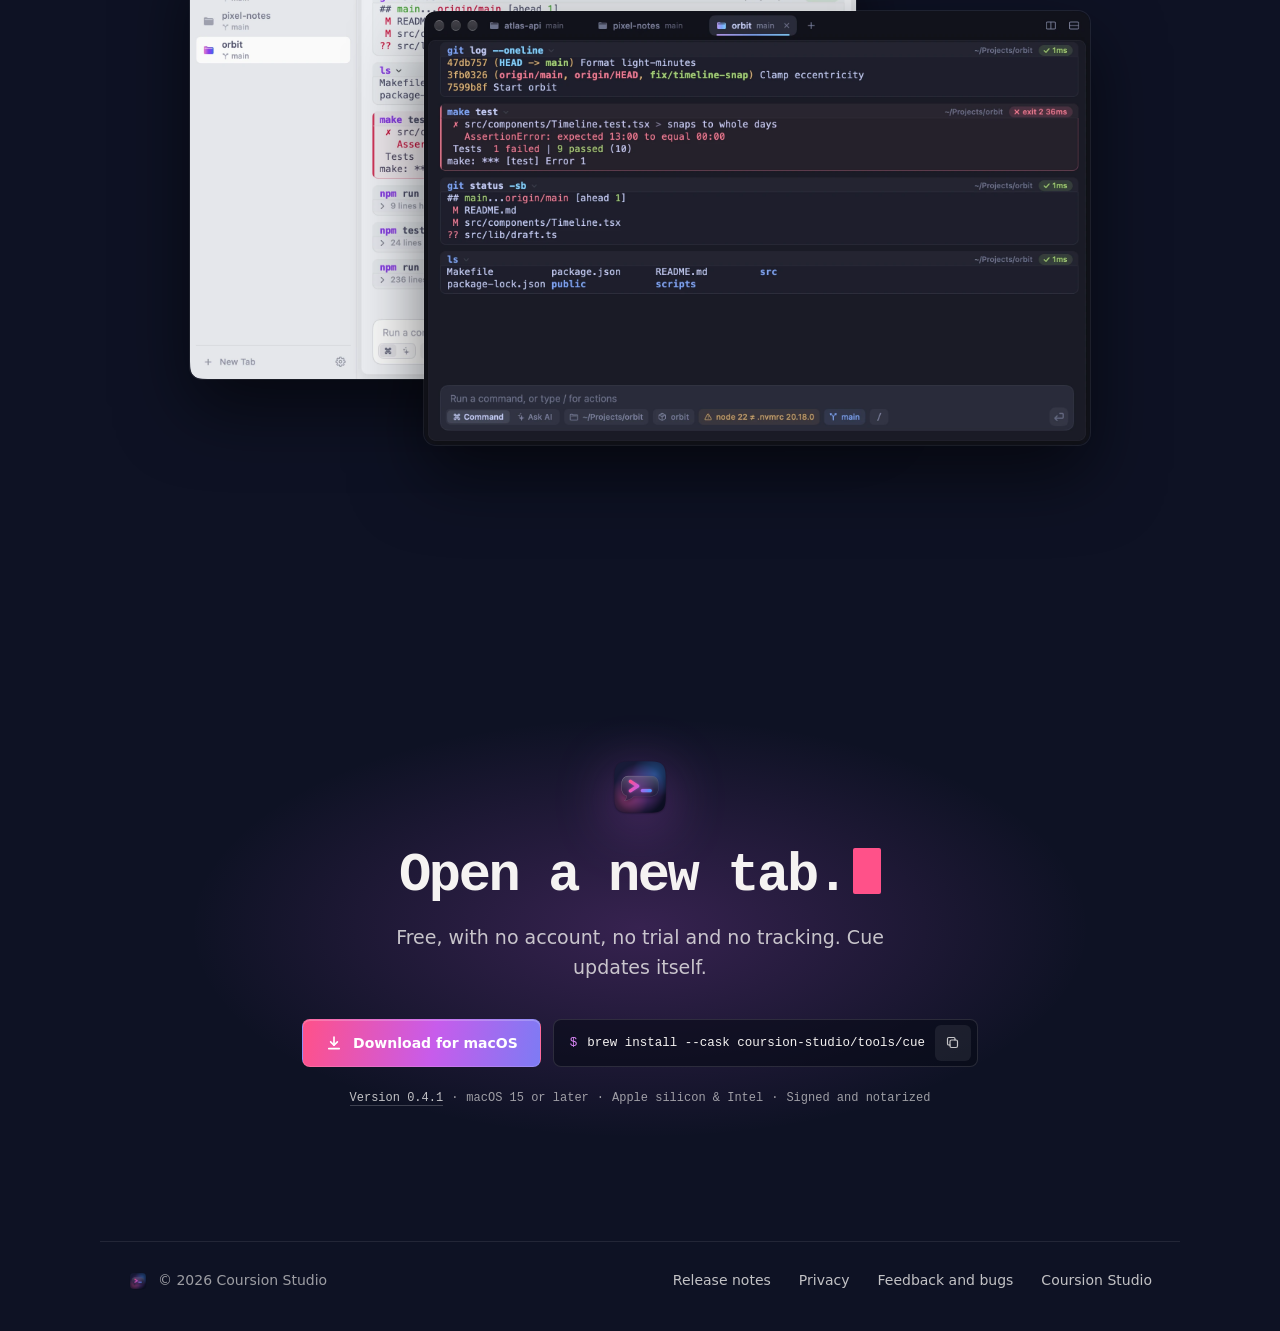
==== commit 39145e31: "Cue is universal from 0.5.0" ====
--- a/index.html
+++ b/index.html
@@ -86,7 +86,7 @@
             <li><a href="https://github.com/Coursion-Studio/cue/releases/tag/v0.4.1">Version 0.4.1</a></li>
             <li>Free</li>
             <li>macOS 15 or later</li>
-            <li>Apple silicon</li>
+            <li>Apple silicon &amp; Intel</li>
           </ul>
         </div>
 
@@ -271,7 +271,7 @@
         <ul class="hero-meta close-meta rise" style="--d:.16s">
           <li><a href="https://github.com/Coursion-Studio/cue/releases/tag/v0.4.1">Version 0.4.1</a></li>
           <li>macOS 15 or later</li>
-          <li>Apple silicon</li>
+          <li>Apple silicon &amp; Intel</li>
           <li>Signed and notarized</li>
         </ul>
       </div>
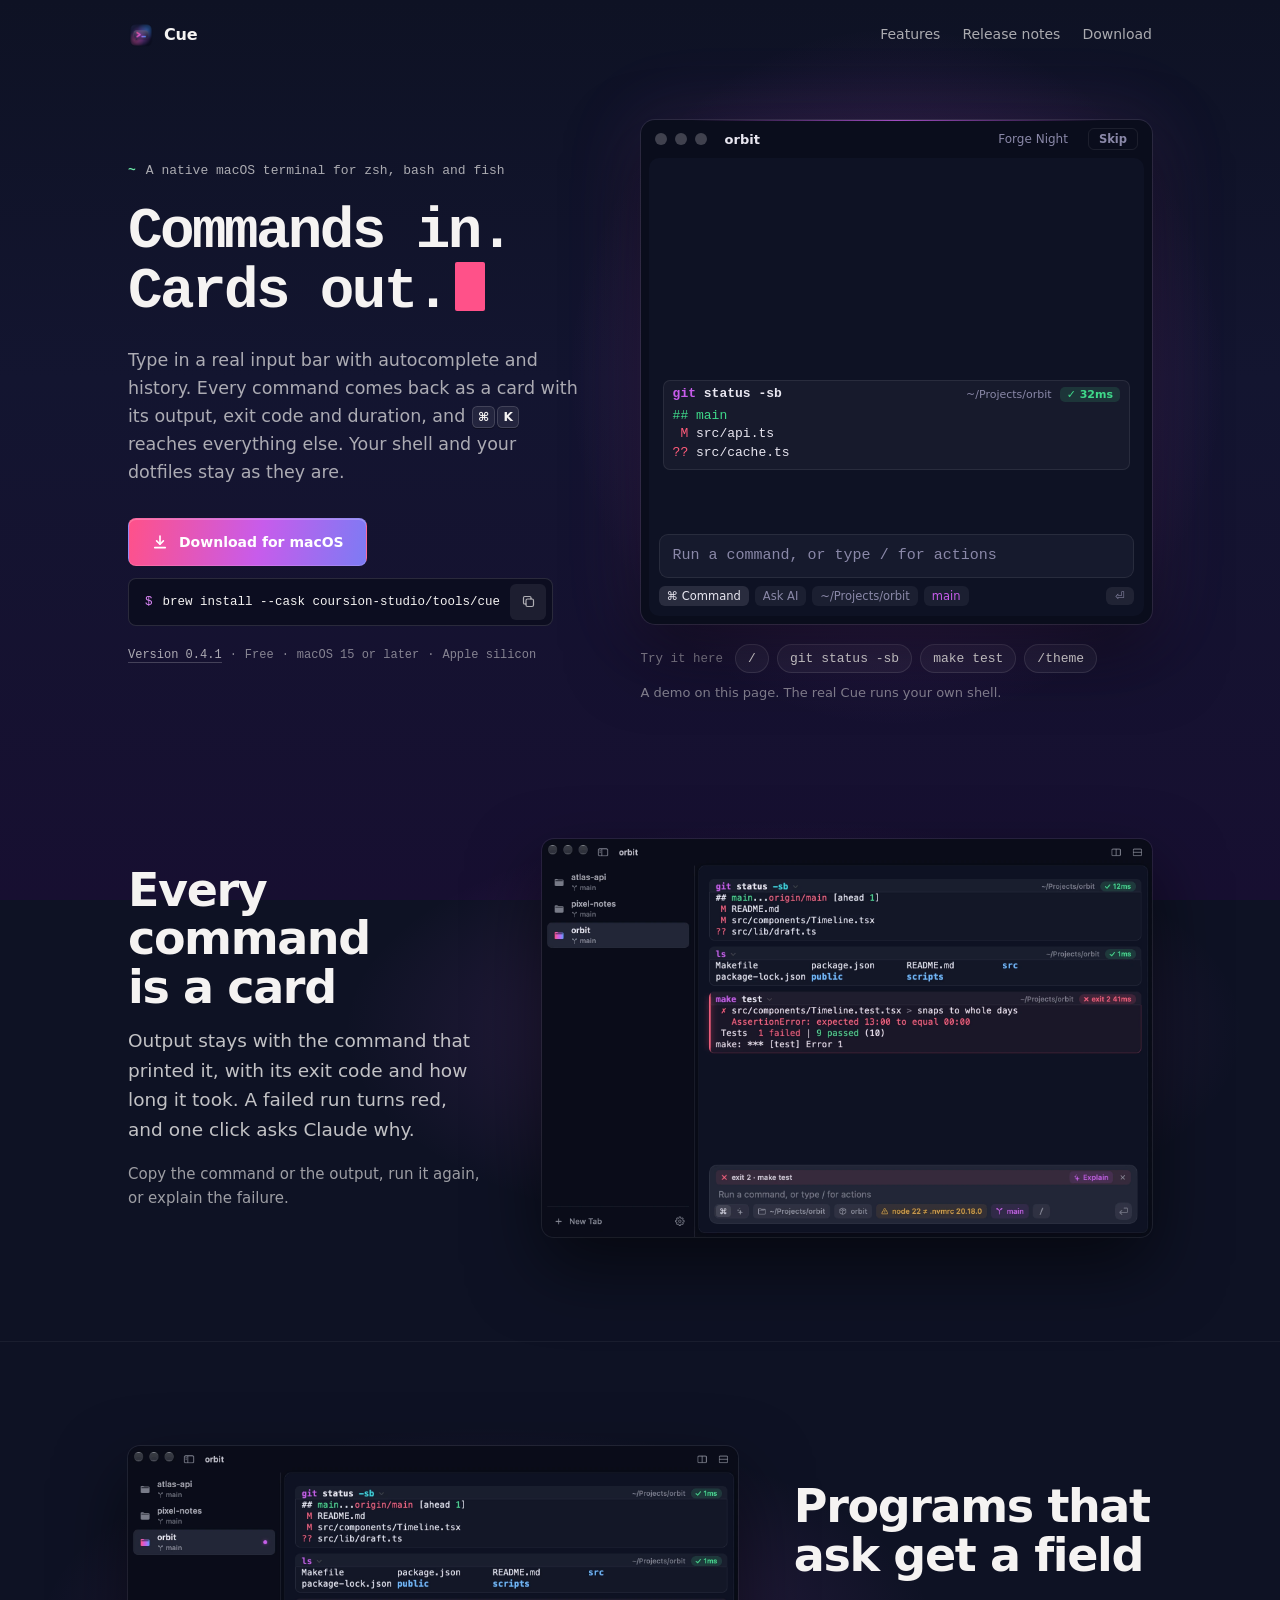
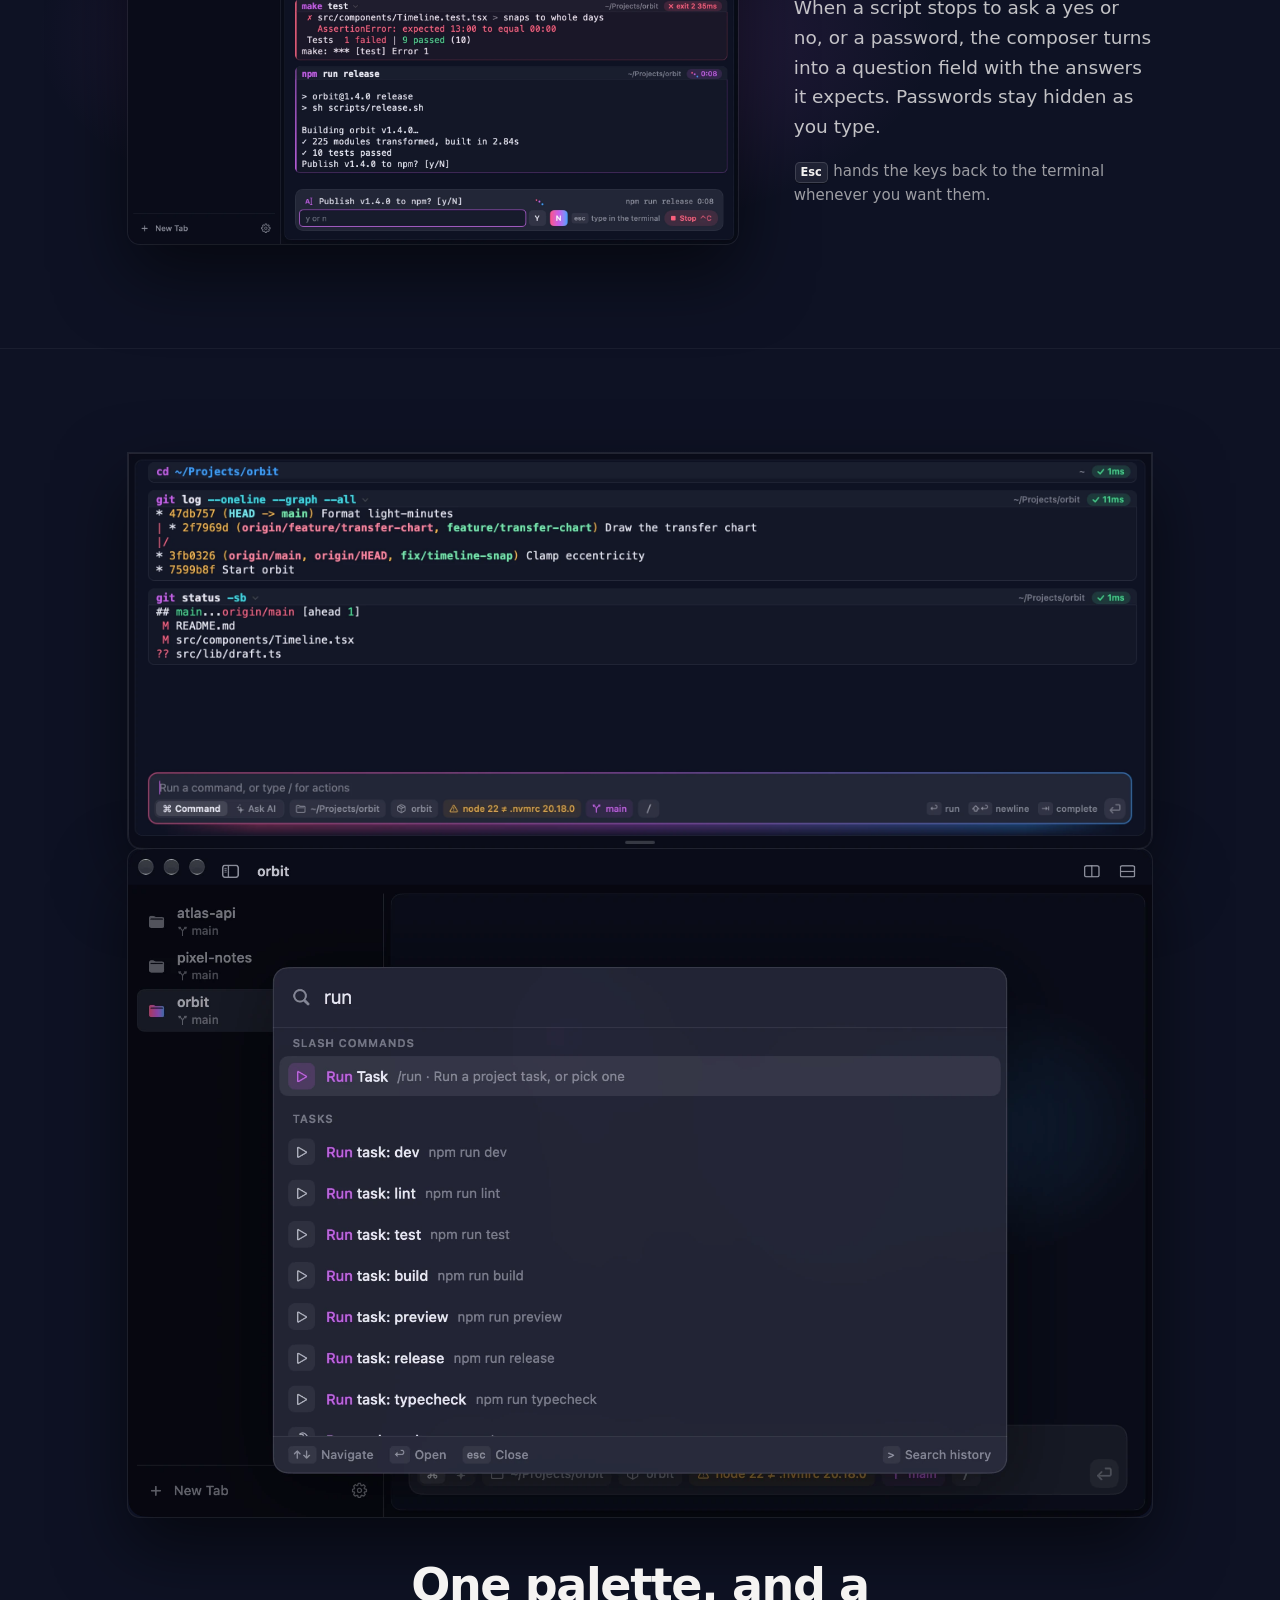
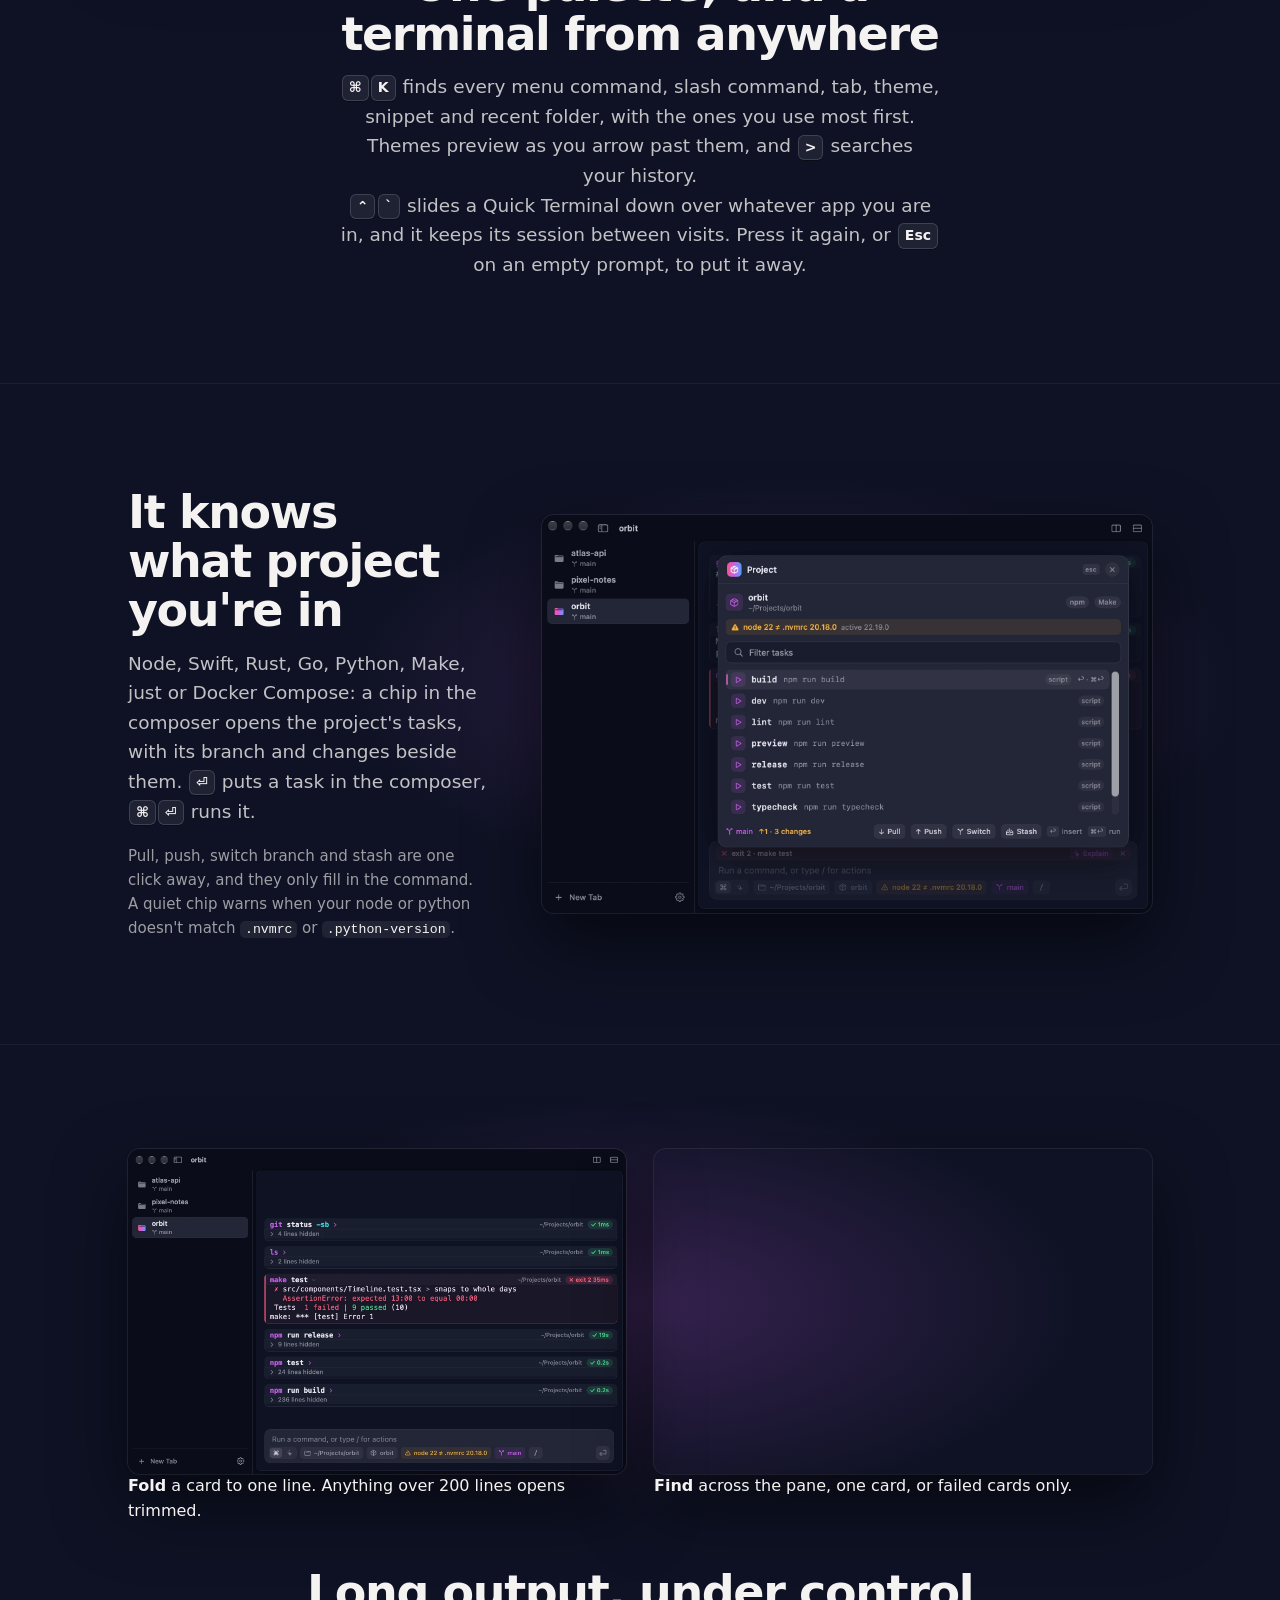
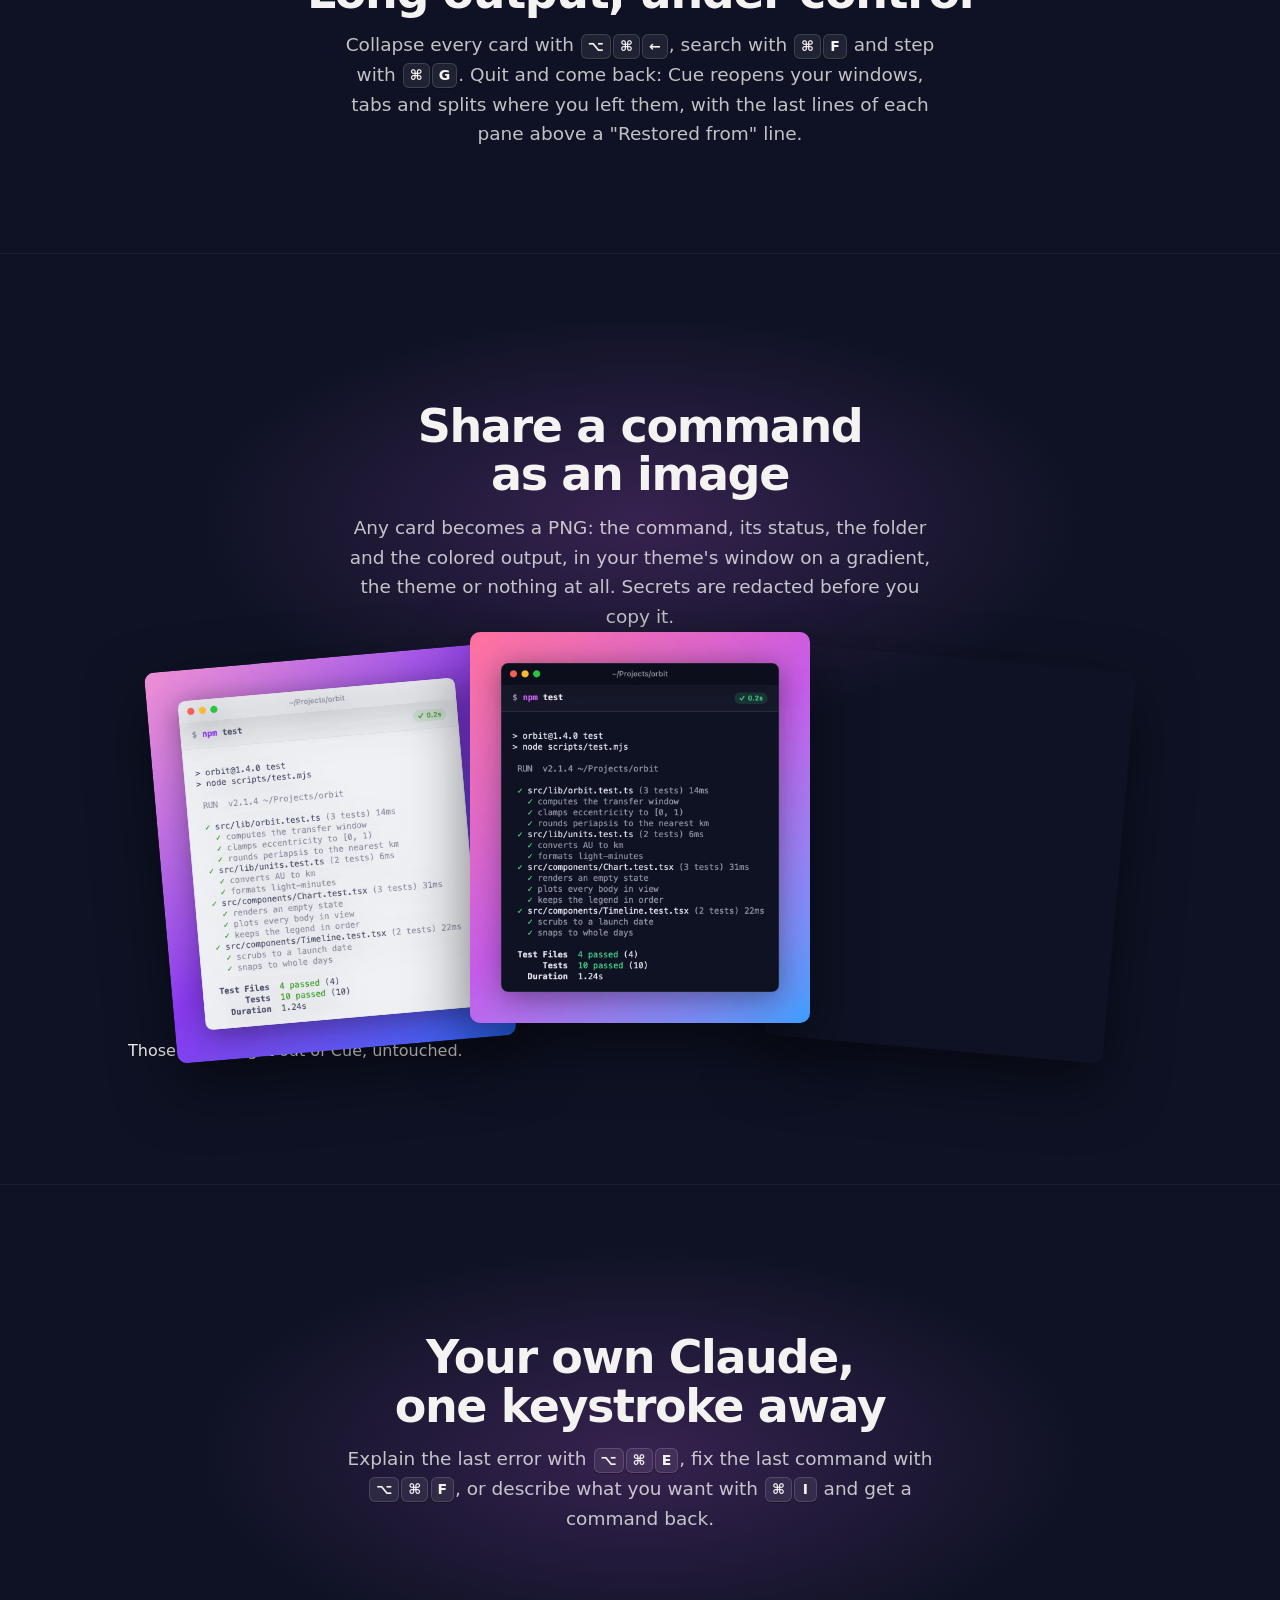
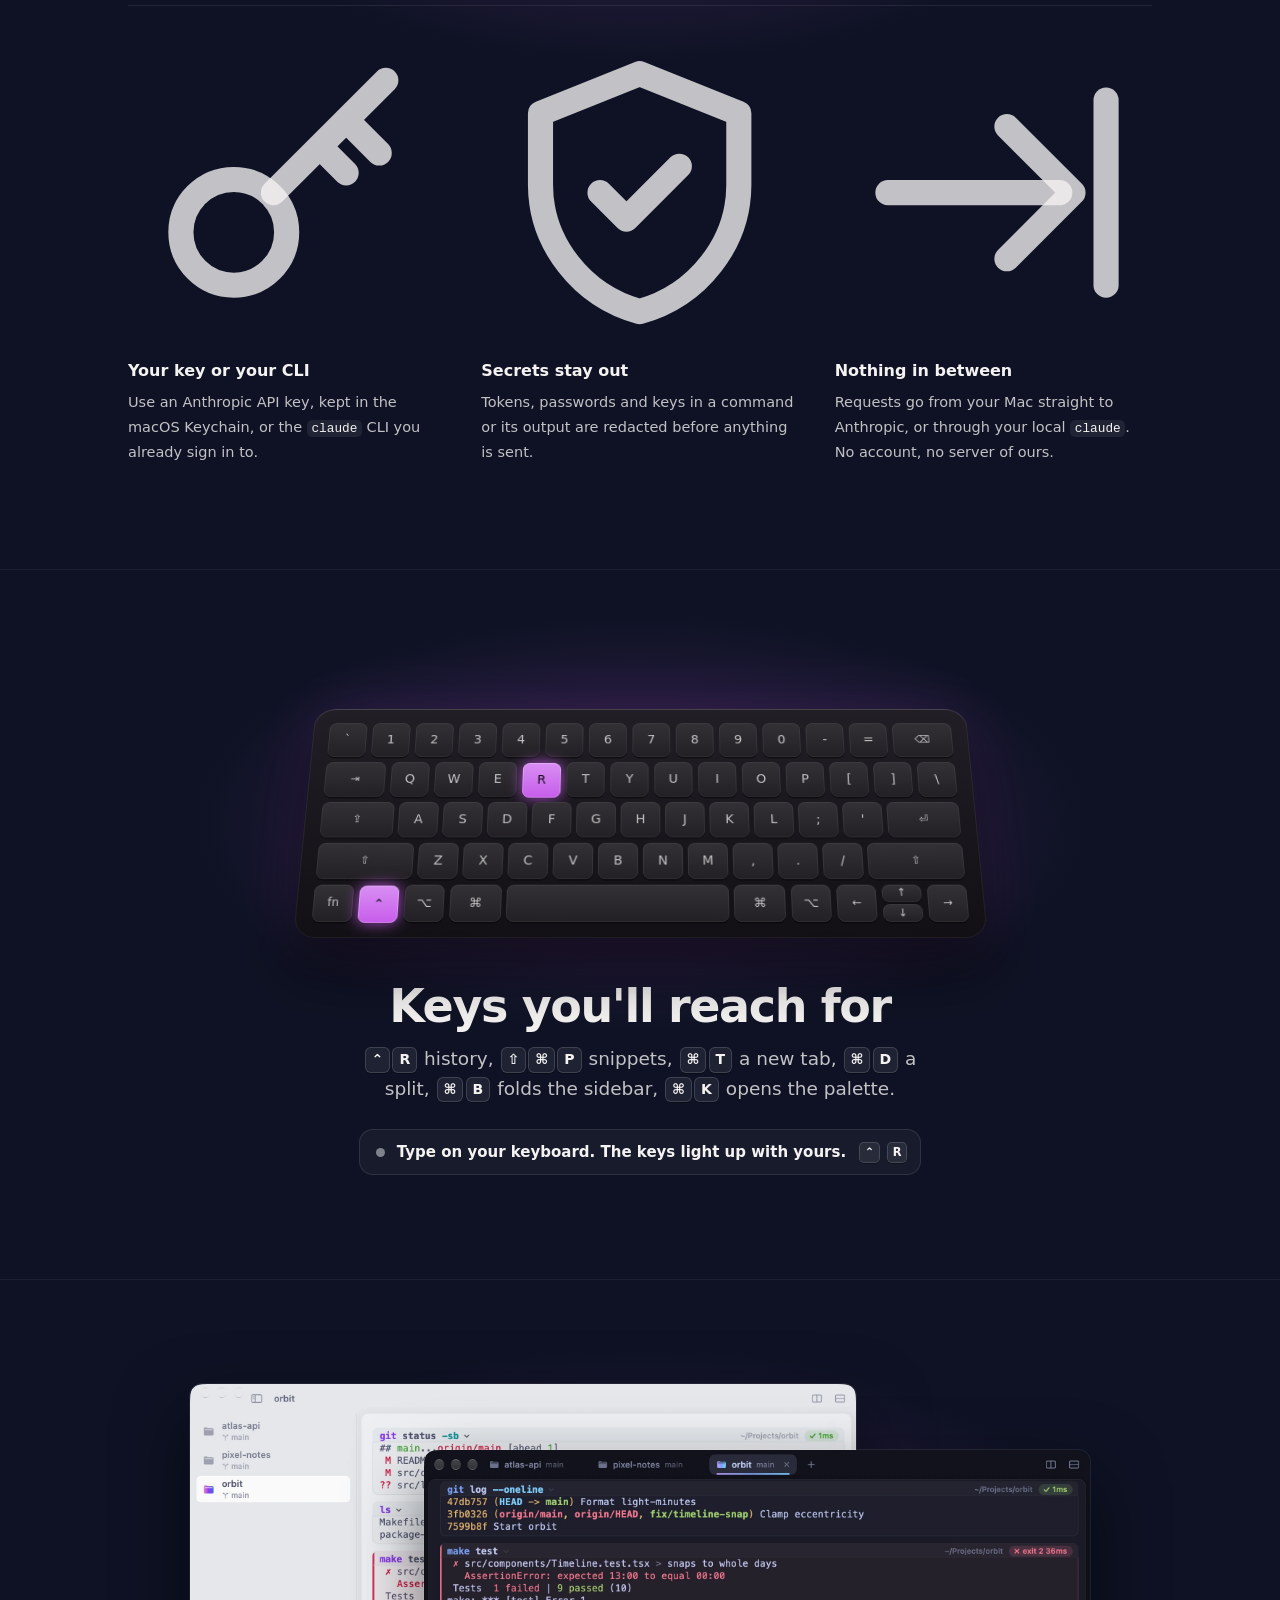
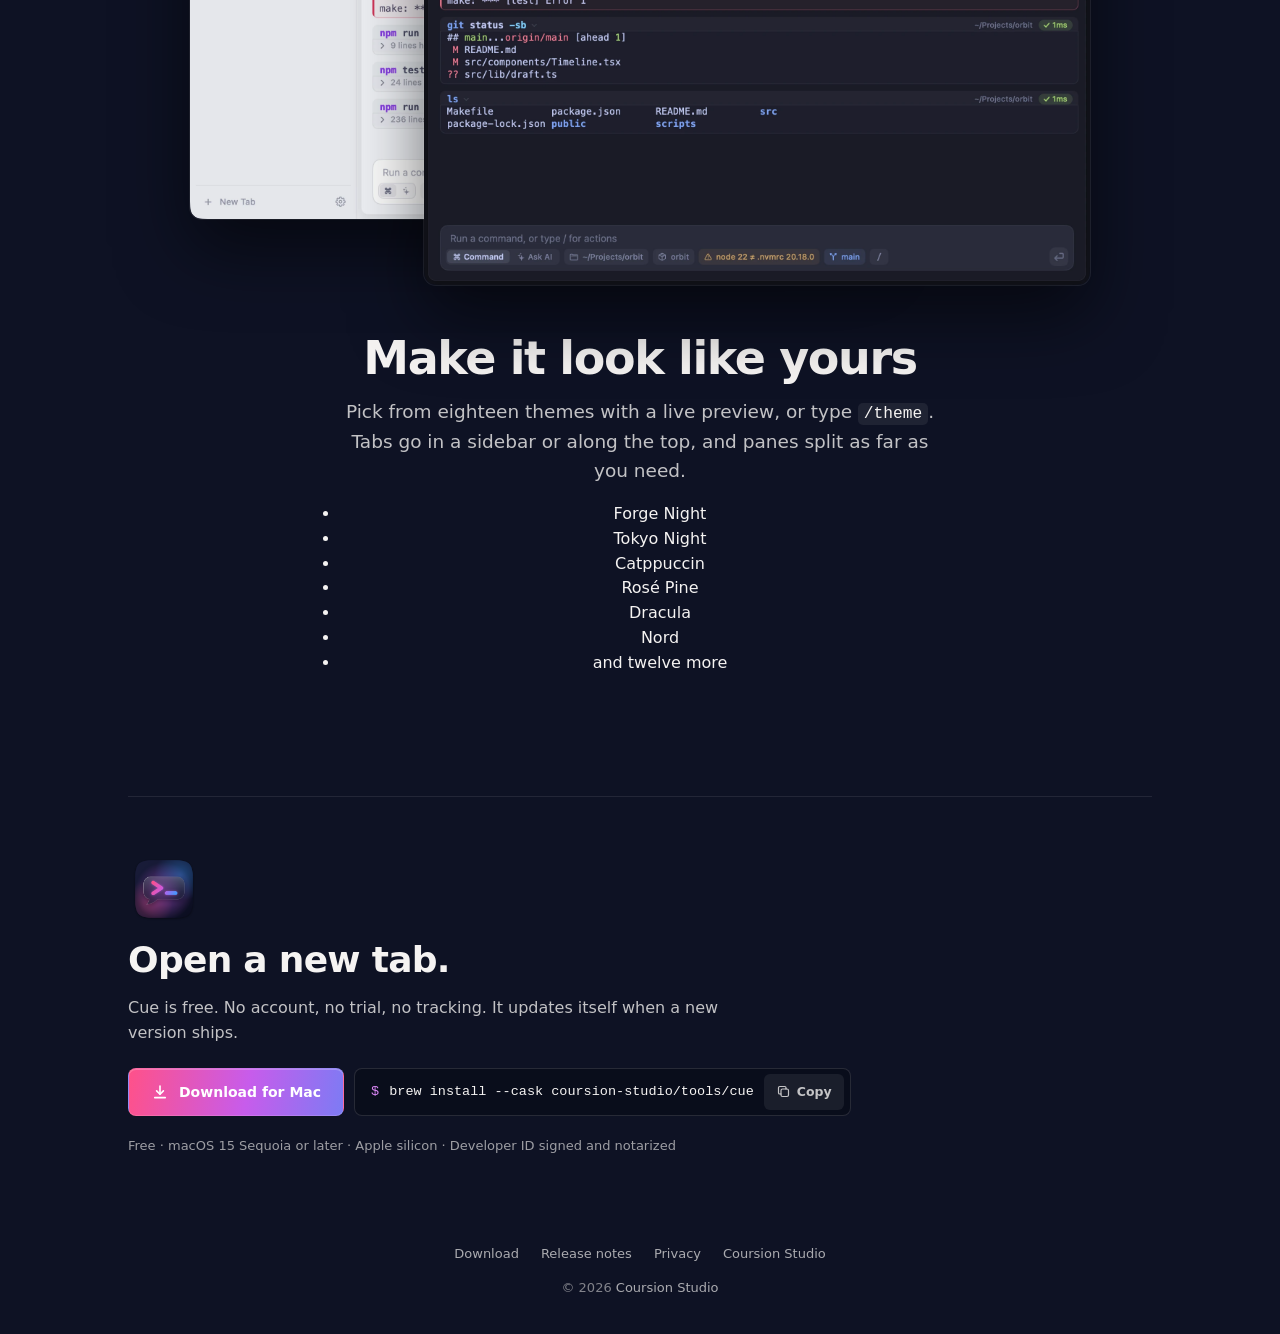
==== commit 6a1ef041: "Stamp cue.css, cue.js and the social card with the kit's sha256 hash" ====
--- a/index.html
+++ b/index.html
@@ -9,13 +9,13 @@
   <link rel="icon" type="image/png" href="favicon.png" />
   <link rel="apple-touch-icon" href="apple-touch-icon.png" />
   <link rel="stylesheet" href="stage.css?v=1d5ceac846" />
-  <link rel="stylesheet" href="cue.css?v=e607624e32" />
+  <link rel="stylesheet" href="cue.css?v=e9bab6a680" />
   <meta property="og:type" content="website" />
   <meta property="og:site_name" content="Cue" />
   <meta property="og:url" content="https://cue.coursion.studio/" />
   <meta property="og:title" content="Cue — A terminal that doesn't feel like one" />
   <meta property="og:description" content="A free, native macOS terminal: a real input bar, every command as a card, a ⌘K palette, a Quick Terminal from anywhere, project tasks, and your own Claude one keystroke away." />
-  <meta property="og:image" content="https://cue.coursion.studio/og.jpg?v=701c90cdd7" />
+  <meta property="og:image" content="https://cue.coursion.studio/og.jpg?v=8386b15f14" />
   <meta property="og:image:width" content="1200" />
   <meta property="og:image:height" content="630" />
   <meta name="twitter:card" content="summary_large_image" />
@@ -39,11 +39,12 @@
   <script>
     window.STAGE = {
       download: "https://github.com/Coursion-Studio/cue/releases/latest/download/Cue.dmg",
-      palette: "forge"
+      palette: "forge",
+      keyboard: { idle: ["controlL", "r"] }
     };
   </script>
   <script defer src="stage.js?v=bda7026e0e"></script>
-  <script defer src="cue.js?v=dfe0ce8f82"></script>
+  <script defer src="cue.js?v=25a2a3847e"></script>
 </head>
 <body>
   <a class="skip" href="#try">Skip to the live demo</a>
@@ -61,7 +62,7 @@
         <a class="brand" href="./"><img src="icon.png" alt="" width="26" height="26" /><span>Cue</span></a>
         <div class="links">
           <a href="#cards">Features</a>
-          <a href="releases.html">Release notes</a>
+          <a href="https://github.com/Coursion-Studio/cue/releases">Release notes</a>
           <a class="keep" href="#download">Download</a>
         </div>
       </nav>
@@ -86,7 +87,7 @@
             <li><a href="https://github.com/Coursion-Studio/cue/releases/tag/v0.4.1">Version 0.4.1</a></li>
             <li>Free</li>
             <li>macOS 15 or later</li>
-            <li>Apple silicon &amp; Intel</li>
+            <li>Apple silicon</li>
           </ul>
         </div>
 
@@ -124,13 +125,13 @@
   </header>
 
   <main>
-    <section id="cards" class="sec sec-split calm reveal" aria-labelledby="cards-title">
+    <section id="cards" class="sec sec-split reveal" aria-labelledby="cards-title">
       <div class="glow" aria-hidden="true"></div>
       <div class="container split">
         <div class="split-copy">
           <h2 id="cards-title" class="rise">Every command is a card</h2>
-          <p class="rise" style="--d:.06s">Output stays with the command that printed it, with its exit code and how long it took.</p>
-          <p class="rise" style="--d:.1s">Copy it, run it again, or let Claude explain why it failed.</p>
+          <p class="rise" style="--d:.06s">Output stays with the command that printed it, with its exit code and how long it took. A failed run turns red, and one click asks Claude why.</p>
+          <p class="aside rise" style="--d:.1s">Copy the command or the output, run it again, or explain the failure.</p>
         </div>
         <div class="split-stage">
           <figure class="shot rise" style="--d:.08s">
@@ -140,12 +141,13 @@
       </div>
     </section>
 
-    <section id="input" class="sec sec-split calm reveal" aria-labelledby="input-title">
+    <section id="input" class="sec sec-split reveal" aria-labelledby="input-title">
+      <div class="glow" aria-hidden="true"></div>
       <div class="container split reverse">
         <div class="split-copy">
           <h2 id="input-title" class="rise">Programs that ask get a field</h2>
-          <p class="rise" style="--d:.06s">When a script wants a yes or no, or a password, the composer becomes a question field. Passwords stay hidden.</p>
-          <p class="rise" style="--d:.1s"><span class="k">Esc</span> hands the keys back to the terminal.</p>
+          <p class="rise" style="--d:.06s">When a script stops to ask a yes or no, or a password, the composer turns into a question field with the answers it expects. Passwords stay hidden as you type.</p>
+          <p class="aside rise" style="--d:.1s"><kbd>Esc</kbd> hands the keys back to the terminal whenever you want them.</p>
         </div>
         <div class="split-stage">
           <figure class="shot rise" style="--d:.08s">
@@ -155,33 +157,28 @@
       </div>
     </section>
 
-    <section id="palette" class="sec calm reveal" aria-labelledby="palette-title">
-      <div class="glow" aria-hidden="true"></div>
-      <div class="container">
-        <div class="sec-head center calm-head">
-          <h2 id="palette-title" class="rise">One palette for everything</h2>
-          <p class="rise" style="--d:.06s"><span class="k">⌘K</span> finds any menu command, slash command, tab, theme, snippet or recent folder, the ones you use most first. Themes preview as you pass them, and <span class="k">&gt;</span> searches your history.</p>
-        </div>
-        <figure class="shot solo rise" style="--d:.1s"><picture><source srcset="screenshots/palette.webp" type="image/webp" /><img src="screenshots/palette.png" alt="The Cue command palette searching for run: the Run Task slash command and every task of the orbit project, from dev to typecheck" width="920" height="600" loading="lazy" decoding="async" /></picture></figure>
-      </div>
-    </section>
-
-    <section id="quick" class="sec calm reveal" aria-labelledby="quick-title">
-      <div class="container">
-        <div class="sec-head center calm-head">
-          <h2 id="quick-title" class="rise">A terminal from anywhere</h2>
-          <p class="rise" style="--d:.06s">Press <span class="k">⌃`</span> in any app and a Quick Terminal slides down, with its session as you left it. Press it again, or <span class="k">Esc</span> on an empty prompt, to put it away.</p>
-        </div>
-        <figure class="shot wide qt rise" style="--d:.1s"><picture><source srcset="screenshots/quick-terminal.webp" type="image/webp" /><img src="screenshots/quick-terminal.png" alt="The Cue Quick Terminal: a wide panel at the top of the screen showing a git log graph and git status for the orbit project, with the composer at its foot" width="1240" height="480" loading="lazy" decoding="async" /></picture></figure>
-      </div>
-    </section>
-
-    <section id="projects" class="sec sec-split calm reveal" aria-labelledby="projects-title">
+    <section id="palette" class="sec reveal" aria-labelledby="palette-title">
+      <div class="glow" aria-hidden="true"></div>
+      <div class="container">
+        <div class="qt-stack">
+          <figure class="shot qt rise" style="--d:.04s"><picture><source srcset="screenshots/quick-terminal.webp" type="image/webp" /><img src="screenshots/quick-terminal.png" alt="The Cue Quick Terminal: a wide panel at the top of the screen showing a git log graph and git status for the orbit project, with the composer at its foot" width="1240" height="480" loading="lazy" decoding="async" /></picture></figure>
+          <figure class="shot pal rise" style="--d:.1s"><picture><source srcset="screenshots/palette.webp" type="image/webp" /><img src="screenshots/palette.png" alt="The Cue command palette searching for run: the Run Task slash command and every task of the orbit project, from dev to typecheck" width="920" height="600" loading="lazy" decoding="async" /></picture></figure>
+        </div>
+        <div class="sec-head center">
+          <h2 id="palette-title" class="rise" style="--d:.08s">One palette, and a terminal from anywhere</h2>
+          <p class="rise" style="--d:.14s"><span class="combo"><kbd>⌘</kbd><kbd>K</kbd></span> finds every menu command, slash command, tab, theme, snippet and recent folder, with the ones you use most first. Themes preview as you arrow past them, and <kbd>&gt;</kbd> searches your history.</p>
+          <p class="aside rise" style="--d:.2s"><span class="combo"><kbd>⌃</kbd><kbd>`</kbd></span> slides a Quick Terminal down over whatever app you are in, and it keeps its session between visits. Press it again, or <kbd>Esc</kbd> on an empty prompt, to put it away.</p>
+        </div>
+      </div>
+    </section>
+
+    <section id="projects" class="sec sec-split reveal" aria-labelledby="projects-title">
+      <div class="glow" aria-hidden="true"></div>
       <div class="container split">
         <div class="split-copy">
           <h2 id="projects-title" class="rise">It knows what project you're in</h2>
-          <p class="rise" style="--d:.06s">Node, Swift, Rust, Go, Python, Make, just or Docker Compose: one chip opens the project's tasks and its git state. <span class="k">Return</span> fills in a task, <span class="k">⌘Return</span> runs it.</p>
-          <p class="rise" style="--d:.1s">Pull, push, switch and stash fill in their command for you to run. A quiet chip warns when node or python doesn't match the project.</p>
+          <p class="rise" style="--d:.06s">Node, Swift, Rust, Go, Python, Make, just or Docker Compose: a chip in the composer opens the project's tasks, with its branch and changes beside them. <kbd>⏎</kbd> puts a task in the composer, <span class="combo"><kbd>⌘</kbd><kbd>⏎</kbd></span> runs it.</p>
+          <p class="aside rise" style="--d:.1s">Pull, push, switch branch and stash are one click away, and they only fill in the command. A quiet chip warns when your node or python doesn't match <code>.nvmrc</code> or <code>.python-version</code>.</p>
         </div>
         <div class="split-stage">
           <figure class="shot rise" style="--d:.08s"><picture><source srcset="screenshots/project-panel.webp" type="image/webp" /><img src="screenshots/project-panel.png" alt="The Cue Project panel for orbit: npm and Make detected, a warning that node 22 differs from .nvmrc 20.18.0, the project tasks, and the main branch one commit ahead with three changes and Pull, Push, Switch and Stash buttons" width="920" height="600" loading="lazy" decoding="async" /></picture></figure>
@@ -189,78 +186,93 @@
       </div>
     </section>
 
-    <section id="output" class="sec calm reveal" aria-labelledby="output-title">
-      <div class="glow" aria-hidden="true"></div>
-      <div class="container">
-        <div class="sec-head center calm-head">
-          <h2 id="output-title" class="rise">Long output, under control</h2>
-          <p class="rise" style="--d:.06s">Fold a card to one line, or search the pane, one card or just the failures. Quit whenever you like: Cue reopens your windows, tabs and splits where you left them.</p>
-        </div>
+    <section id="output" class="sec reveal" aria-labelledby="output-title">
+      <div class="glow" aria-hidden="true"></div>
+      <div class="container">
         <div class="shot-pair">
-          <figure class="shot rise" style="--d:.1s"><picture><source srcset="screenshots/fold.webp" type="image/webp" /><img src="screenshots/fold.png" alt="Six Cue command cards, five folded to a single line that says how many lines are hidden and one failing make test left open" width="920" height="600" loading="lazy" decoding="async" /></picture></figure>
-          <figure class="shot rise" style="--d:.16s"><picture><source srcset="screenshots/find.webp" type="image/webp" /><img src="screenshots/find.png" alt="Find in Cue output: the query .test. highlights five matches across the npm test card, the current match in purple" width="920" height="600" loading="lazy" decoding="async" /></picture></figure>
-        </div>
-      </div>
-    </section>
-
-    <section id="keys" class="sec calm reveal" aria-labelledby="keys-title">
-      <div class="container">
-        <div class="sec-head center calm-head">
-          <h2 id="keys-title" class="rise">Your own Claude, one keystroke away</h2>
-          <p class="rise" style="--d:.06s">Ask it to explain an error, fix the last command, or write the one you describe. The rest of Cue is just as close.</p>
-        </div>
-        <ul class="keys-grid">
-          <li class="ai rise" style="--d:.08s"><span class="combo"><kbd>⌥</kbd><kbd>⌘</kbd><kbd>E</kbd></span><span>Explain the last error</span></li>
-          <li class="ai rise" style="--d:.1s"><span class="combo"><kbd>⌥</kbd><kbd>⌘</kbd><kbd>F</kbd></span><span>Fix the last command</span></li>
-          <li class="ai rise" style="--d:.12s"><span class="combo"><kbd>⌘</kbd><kbd>I</kbd></span><span>Ask for a command</span></li>
-          <li class="rise" style="--d:.14s"><span class="combo"><kbd>⌘</kbd><kbd>K</kbd></span><span>Command palette</span></li>
-          <li class="rise" style="--d:.16s"><span class="combo"><kbd>⌃</kbd><kbd>`</kbd></span><span>Quick Terminal</span></li>
-          <li class="rise" style="--d:.18s"><span class="combo"><kbd>⌃</kbd><kbd>R</kbd></span><span>Search your history</span></li>
-          <li class="rise" style="--d:.2s"><span class="combo"><kbd>⇧</kbd><kbd>⌘</kbd><kbd>P</kbd></span><span>Snippets</span></li>
-          <li class="rise" style="--d:.22s"><span class="combo"><kbd>⌘</kbd><kbd>D</kbd></span><span>Split the pane</span></li>
+          <figure class="shot rise" style="--d:.04s"><picture><source srcset="screenshots/fold.webp" type="image/webp" /><img src="screenshots/fold.png" alt="Six Cue command cards, five folded to a single line that says how many lines are hidden and one failing make test left open" width="920" height="600" loading="lazy" decoding="async" /></picture><figcaption><b>Fold</b> a card to one line. Anything over 200 lines opens trimmed.</figcaption></figure>
+          <figure class="shot rise" style="--d:.1s"><picture><source srcset="screenshots/find.webp" type="image/webp" /><img src="screenshots/find.png" alt="Find in Cue output: the query .test. highlights five matches across the npm test card, the current match in purple" width="920" height="600" loading="lazy" decoding="async" /></picture><figcaption><b>Find</b> across the pane, one card, or failed cards only.</figcaption></figure>
+        </div>
+        <div class="sec-head center">
+          <h2 id="output-title" class="rise" style="--d:.08s">Long output, under control</h2>
+          <p class="rise" style="--d:.14s">Collapse every card with <span class="combo"><kbd>⌥</kbd><kbd>⌘</kbd><kbd>←</kbd></span>, search with <span class="combo"><kbd>⌘</kbd><kbd>F</kbd></span> and step with <span class="combo"><kbd>⌘</kbd><kbd>G</kbd></span>. Quit and come back: Cue reopens your windows, tabs and splits where you left them, with the last lines of each pane above a "Restored from" line.</p>
+        </div>
+      </div>
+    </section>
+
+    <section id="share" class="sec reveal" aria-labelledby="share-title">
+      <div class="glow" aria-hidden="true"></div>
+      <div class="container">
+        <div class="sec-head center share-head">
+          <h2 id="share-title" class="rise">Share a command as an image</h2>
+          <p class="rise" style="--d:.06s">Any card becomes a PNG: the command, its status, the folder and the colored output, in your theme's window on a gradient, the theme or nothing at all. Secrets are redacted before you copy it.</p>
+        </div>
+        <div class="share-strip" role="list">
+          <figure class="share-card rise" role="listitem" style="--d:.06s"><picture><source srcset="screenshots/share-latte.webp" type="image/webp" /><img src="screenshots/share-latte.png" alt="A Share as Image PNG of npm test in Catppuccin Latte: ten passing tests in a light window on a pink and purple gradient" width="528" height="608" loading="lazy" decoding="async" /></picture></figure>
+          <figure class="share-card rise" role="listitem" style="--d:.12s"><picture><source srcset="screenshots/share-forge-night.webp" type="image/webp" /><img src="screenshots/share-forge-night.png" alt="A Share as Image PNG of npm test in Forge Night: ten passing tests in a dark window on a pink to blue gradient" width="528" height="608" loading="lazy" decoding="async" /></picture></figure>
+          <figure class="share-card rise" role="listitem" style="--d:.18s"><picture><source srcset="screenshots/share-tokyo-night.webp" type="image/webp" /><img src="screenshots/share-tokyo-night.png" alt="A Share as Image PNG of npm test in Tokyo Night: ten passing tests on a purple and blue gradient" width="528" height="608" loading="lazy" decoding="async" /></picture></figure>
+        </div>
+        <p class="share-note rise" style="--d:.2s">Those are straight out of Cue, untouched.</p>
+      </div>
+    </section>
+
+    <section id="ai" class="sec reveal" aria-labelledby="ai-title">
+      <div class="glow" aria-hidden="true"></div>
+      <div class="container">
+        <div class="sec-head center">
+          <h2 id="ai-title" class="rise">Your own Claude, one keystroke away</h2>
+          <p class="rise" style="--d:.06s">Explain the last error with <span class="combo"><kbd>⌥</kbd><kbd>⌘</kbd><kbd>E</kbd></span>, fix the last command with <span class="combo"><kbd>⌥</kbd><kbd>⌘</kbd><kbd>F</kbd></span>, or describe what you want with <span class="combo"><kbd>⌘</kbd><kbd>I</kbd></span> and get a command back.</p>
+        </div>
+        <ul class="trust ai-trust">
+          <li class="rise" style="--d:.08s"><span class="ico"><svg viewBox="0 0 24 24"><use href="#i-key"/></svg></span><b>Your key or your CLI</b><span>Use an Anthropic API key, kept in the macOS Keychain, or the <code>claude</code> CLI you already sign in to.</span></li>
+          <li class="rise" style="--d:.12s"><span class="ico"><svg viewBox="0 0 24 24"><use href="#i-shield"/></svg></span><b>Secrets stay out</b><span>Tokens, passwords and keys in a command or its output are redacted before anything is sent.</span></li>
+          <li class="rise" style="--d:.16s"><span class="ico"><svg viewBox="0 0 24 24"><use href="#i-direct"/></svg></span><b>Nothing in between</b><span>Requests go from your Mac straight to Anthropic, or through your local <code>claude</code>. No account, no server of ours.</span></li>
         </ul>
-        <p class="keys-trust rise" style="--d:.24s"><svg viewBox="0 0 24 24" aria-hidden="true"><use href="#i-shield"/></svg><span>Claude runs on your Anthropic key, kept in the Keychain, or on the <code>claude</code> CLI you already use. Secrets are redacted first, and nothing passes through us. <a href="privacy.html">Privacy</a></span></p>
-      </div>
-    </section>
-
-    <section id="share" class="sec calm reveal" aria-labelledby="share-title">
-      <div class="glow" aria-hidden="true"></div>
-      <div class="container">
-        <div class="sec-head center calm-head">
-          <h2 id="share-title" class="rise">Share a command as an image</h2>
-          <p class="rise" style="--d:.06s">Any card becomes a PNG of the command, its status and its colored output, in your theme. Secrets are redacted before you copy it.</p>
-        </div>
-        <div class="share-strip" role="list">
-          <figure class="share-card rise" role="listitem" style="--d:.08s"><picture><source srcset="screenshots/share-latte.webp" type="image/webp" /><img src="screenshots/share-latte.png" alt="A Share as Image PNG of npm test in Catppuccin Latte: ten passing tests in a light window on a pink and purple gradient" width="528" height="608" loading="lazy" decoding="async" /></picture></figure>
-          <figure class="share-card rise" role="listitem" style="--d:.14s"><picture><source srcset="screenshots/share-forge-night.webp" type="image/webp" /><img src="screenshots/share-forge-night.png" alt="A Share as Image PNG of npm test in Forge Night: ten passing tests in a dark window on a pink to blue gradient" width="528" height="608" loading="lazy" decoding="async" /></picture></figure>
-          <figure class="share-card rise" role="listitem" style="--d:.2s"><picture><source srcset="screenshots/share-tokyo-night.webp" type="image/webp" /><img src="screenshots/share-tokyo-night.png" alt="A Share as Image PNG of npm test in Tokyo Night: ten passing tests on a purple and blue gradient" width="528" height="608" loading="lazy" decoding="async" /></picture></figure>
-        </div>
-      </div>
-    </section>
-
-    <section id="themes" class="sec calm reveal" aria-labelledby="themes-title">
-      <div class="container">
-        <div class="sec-head center calm-head">
-          <h2 id="themes-title" class="rise">Make it look like yours</h2>
-          <p class="rise" style="--d:.06s">Eighteen themes with a live preview. Tabs in a sidebar or along the top, and as many splits as you need.</p>
-        </div>
+      </div>
+    </section>
+
+    <section id="keys" class="sec reveal" data-stage="keyboard" aria-labelledby="keys-title">
+      <div class="glow" aria-hidden="true"></div>
+      <div class="container">
+        <div class="kb-stage rise"><div class="kb" aria-hidden="true"></div></div>
+        <div class="sec-head center">
+          <h2 id="keys-title" class="rise" style="--d:.08s">Keys you'll reach for</h2>
+          <p class="rise" style="--d:.14s"><span class="combo"><kbd>⌃</kbd><kbd>R</kbd></span> history, <span class="combo"><kbd>⇧</kbd><kbd>⌘</kbd><kbd>P</kbd></span> snippets, <span class="combo"><kbd>⌘</kbd><kbd>T</kbd></span> a new tab, <span class="combo"><kbd>⌘</kbd><kbd>D</kbd></span> a split, <span class="combo"><kbd>⌘</kbd><kbd>B</kbd></span> folds the sidebar, <span class="combo"><kbd>⌘</kbd><kbd>K</kbd></span> opens the palette.</p>
+          <p class="kb-pill rise" style="--d:.2s" aria-live="polite">
+            <span class="dot" aria-hidden="true"></span>
+            <span class="kb-text" data-touch="On a Mac, these keys light up as you type.">Type on your keyboard. The keys light up with yours.</span>
+            <span class="kb-pill-keys kb-keys"></span>
+          </p>
+        </div>
+      </div>
+    </section>
+
+    <section id="themes" class="sec reveal" aria-labelledby="themes-title">
+      <div class="glow" aria-hidden="true"></div>
+      <div class="container">
         <div class="theme-pair">
-          <figure class="shot back rise" style="--d:.1s"><picture><source srcset="screenshots/theme-latte.webp" type="image/webp" /><img src="screenshots/theme-latte.png" alt="Cue in the Catppuccin Latte light theme with command cards, some folded" width="920" height="600" loading="lazy" decoding="async" /></picture></figure>
-          <figure class="shot front rise" style="--d:.16s"><picture><source srcset="screenshots/theme-tokyo-night.webp" type="image/webp" /><img src="screenshots/theme-tokyo-night.png" alt="Cue in the Tokyo Night theme with tabs along the top" width="920" height="600" loading="lazy" decoding="async" /></picture></figure>
-        </div>
-      </div>
-    </section>
-
-    <section id="download" class="sec close reveal" aria-labelledby="download-title">
-      <div class="glow" aria-hidden="true"></div>
-      <div class="container">
-        <img class="close-icon rise" src="icon.png" alt="" width="64" height="64" loading="lazy" />
-        <h2 id="download-title" class="close-title rise" style="--d:.04s">Open a new tab.<span class="hero-cursor" aria-hidden="true"></span></h2>
-        <p class="close-lede rise" style="--d:.08s">Free, with no account, no trial and no tracking. Cue updates itself.</p>
-        <div class="close-cta rise" style="--d:.12s">
+          <figure class="shot back rise" style="--d:.04s"><picture><source srcset="screenshots/theme-latte.webp" type="image/webp" /><img src="screenshots/theme-latte.png" alt="Cue in the Catppuccin Latte light theme with command cards, some folded" width="920" height="600" loading="lazy" decoding="async" /></picture></figure>
+          <figure class="shot front rise" style="--d:.1s"><picture><source srcset="screenshots/theme-tokyo-night.webp" type="image/webp" /><img src="screenshots/theme-tokyo-night.png" alt="Cue in the Tokyo Night theme with tabs along the top" width="920" height="600" loading="lazy" decoding="async" /></picture></figure>
+        </div>
+        <div class="sec-head center">
+          <h2 id="themes-title" class="rise" style="--d:.08s">Make it look like yours</h2>
+          <p class="rise" style="--d:.14s">Pick from eighteen themes with a live preview, or type <code>/theme</code>. Tabs go in a sidebar or along the top, and panes split as far as you need.</p>
+          <ul class="theme-chips rise" style="--d:.2s">
+            <li>Forge Night</li><li>Tokyo Night</li><li>Catppuccin</li><li>Rosé Pine</li><li>Dracula</li><li>Nord</li><li>and twelve more</li>
+          </ul>
+        </div>
+      </div>
+    </section>
+
+    <div class="container">
+      <section id="download" class="cta-band">
+        <img class="cta-icon" src="icon.png" alt="" width="72" height="72" loading="lazy" />
+        <h2>Open a new tab.</h2>
+        <p class="lede">Cue is free. No account, no trial, no tracking. It updates itself when a new version ships.</p>
+        <div class="cta-row">
           <a class="btn primary" href="https://github.com/Coursion-Studio/cue/releases/latest/download/Cue.dmg" data-download>
             <svg class="btn-ico" viewBox="0 0 24 24" aria-hidden="true"><path d="M12 4v11"/><path d="m7.5 10.5 4.5 4.5 4.5-4.5"/><path d="M5 19.5h14"/></svg>
-            Download for macOS
+            Download for Mac
           </a>
           <div class="brew" data-copy="brew install --cask coursion-studio/tools/cue">
             <span class="brew-prompt" aria-hidden="true">$</span>
@@ -268,26 +280,21 @@
             <button class="brew-copy" type="button" aria-label="Copy the Homebrew command"><svg viewBox="0 0 24 24" aria-hidden="true"><use href="#i-copy"/></svg><span>Copy</span></button>
           </div>
         </div>
-        <ul class="hero-meta close-meta rise" style="--d:.16s">
-          <li><a href="https://github.com/Coursion-Studio/cue/releases/tag/v0.4.1">Version 0.4.1</a></li>
-          <li>macOS 15 or later</li>
-          <li>Apple silicon &amp; Intel</li>
-          <li>Signed and notarized</li>
-        </ul>
-      </div>
-    </section>
+        <p class="req-note">Free · macOS 15 Sequoia or later · Apple silicon · Developer ID signed and notarized</p>
+      </section>
+    </div>
   </main>
 
-  <footer class="foot">
-    <div class="container foot-row">
-      <p class="foot-brand"><img src="icon.png" alt="" width="20" height="20" loading="lazy" /><span>© 2026 Coursion Studio</span></p>
-      <nav class="foot-links" aria-label="Footer">
-        <a href="releases.html">Release notes</a>
+  <div class="container">
+    <footer>
+      <div class="links">
+        <a href="#download">Download</a>
+        <a href="https://github.com/Coursion-Studio/cue/releases">Release notes</a>
         <a href="privacy.html">Privacy</a>
-        <a href="https://github.com/Coursion-Studio/cue/issues/new/choose">Feedback and bugs</a>
         <a href="https://coursion.studio">Coursion Studio</a>
-      </nav>
-    </div>
-  </footer>
+      </div>
+      <div>© 2026 <a href="https://coursion.studio">Coursion Studio</a></div>
+    </footer>
+  </div>
 </body>
 </html>
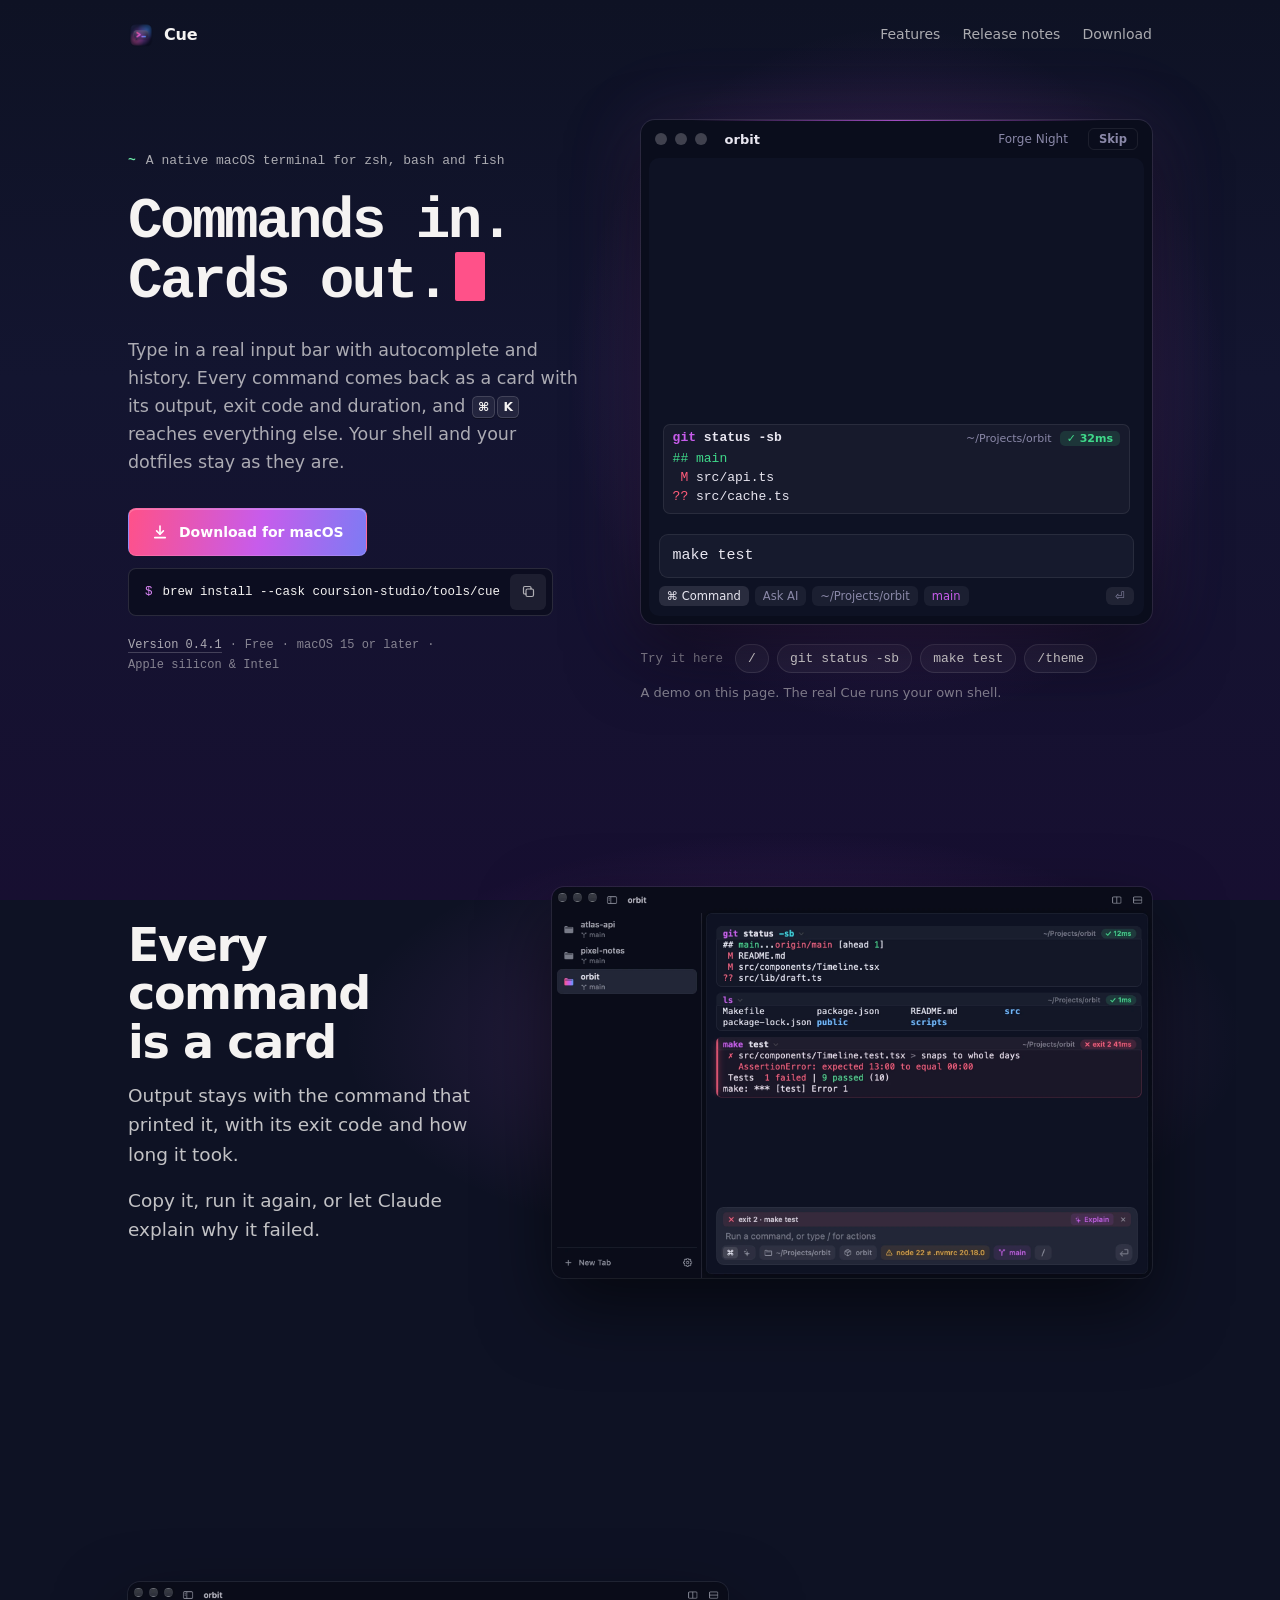
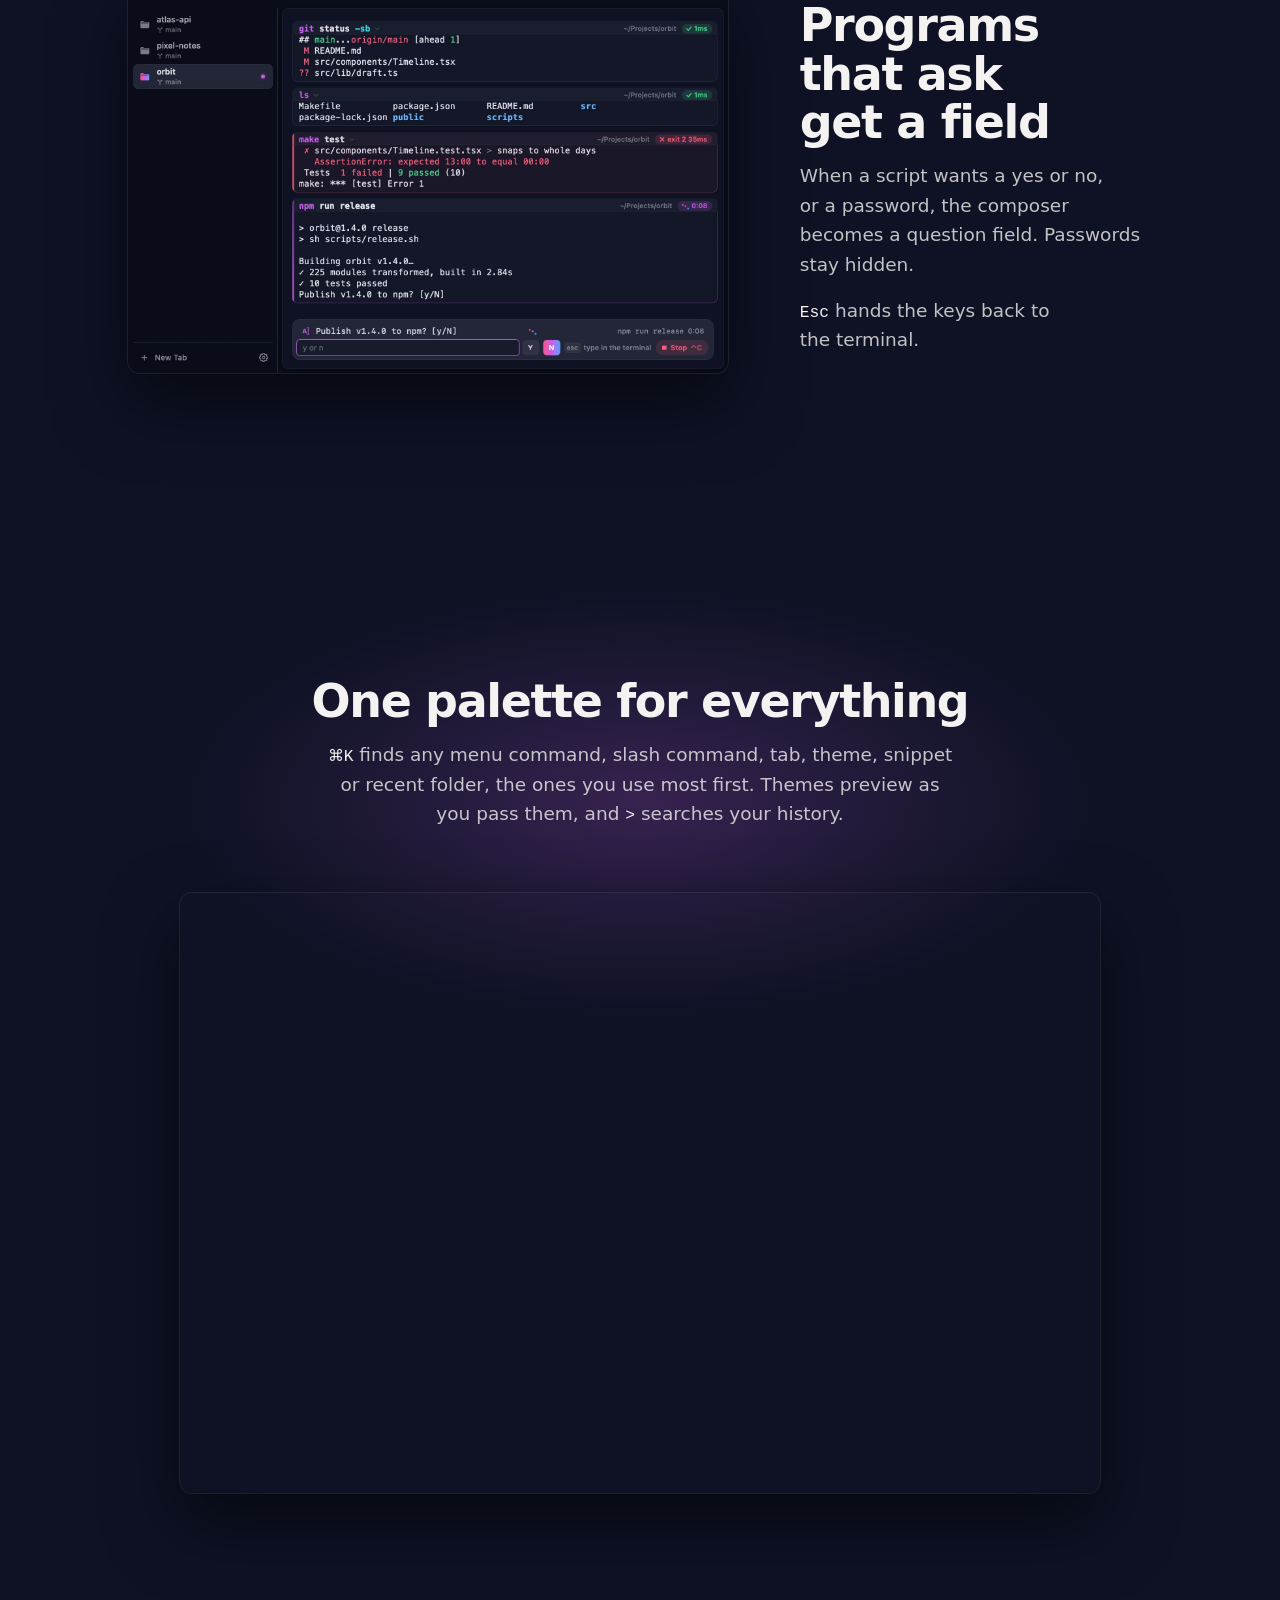
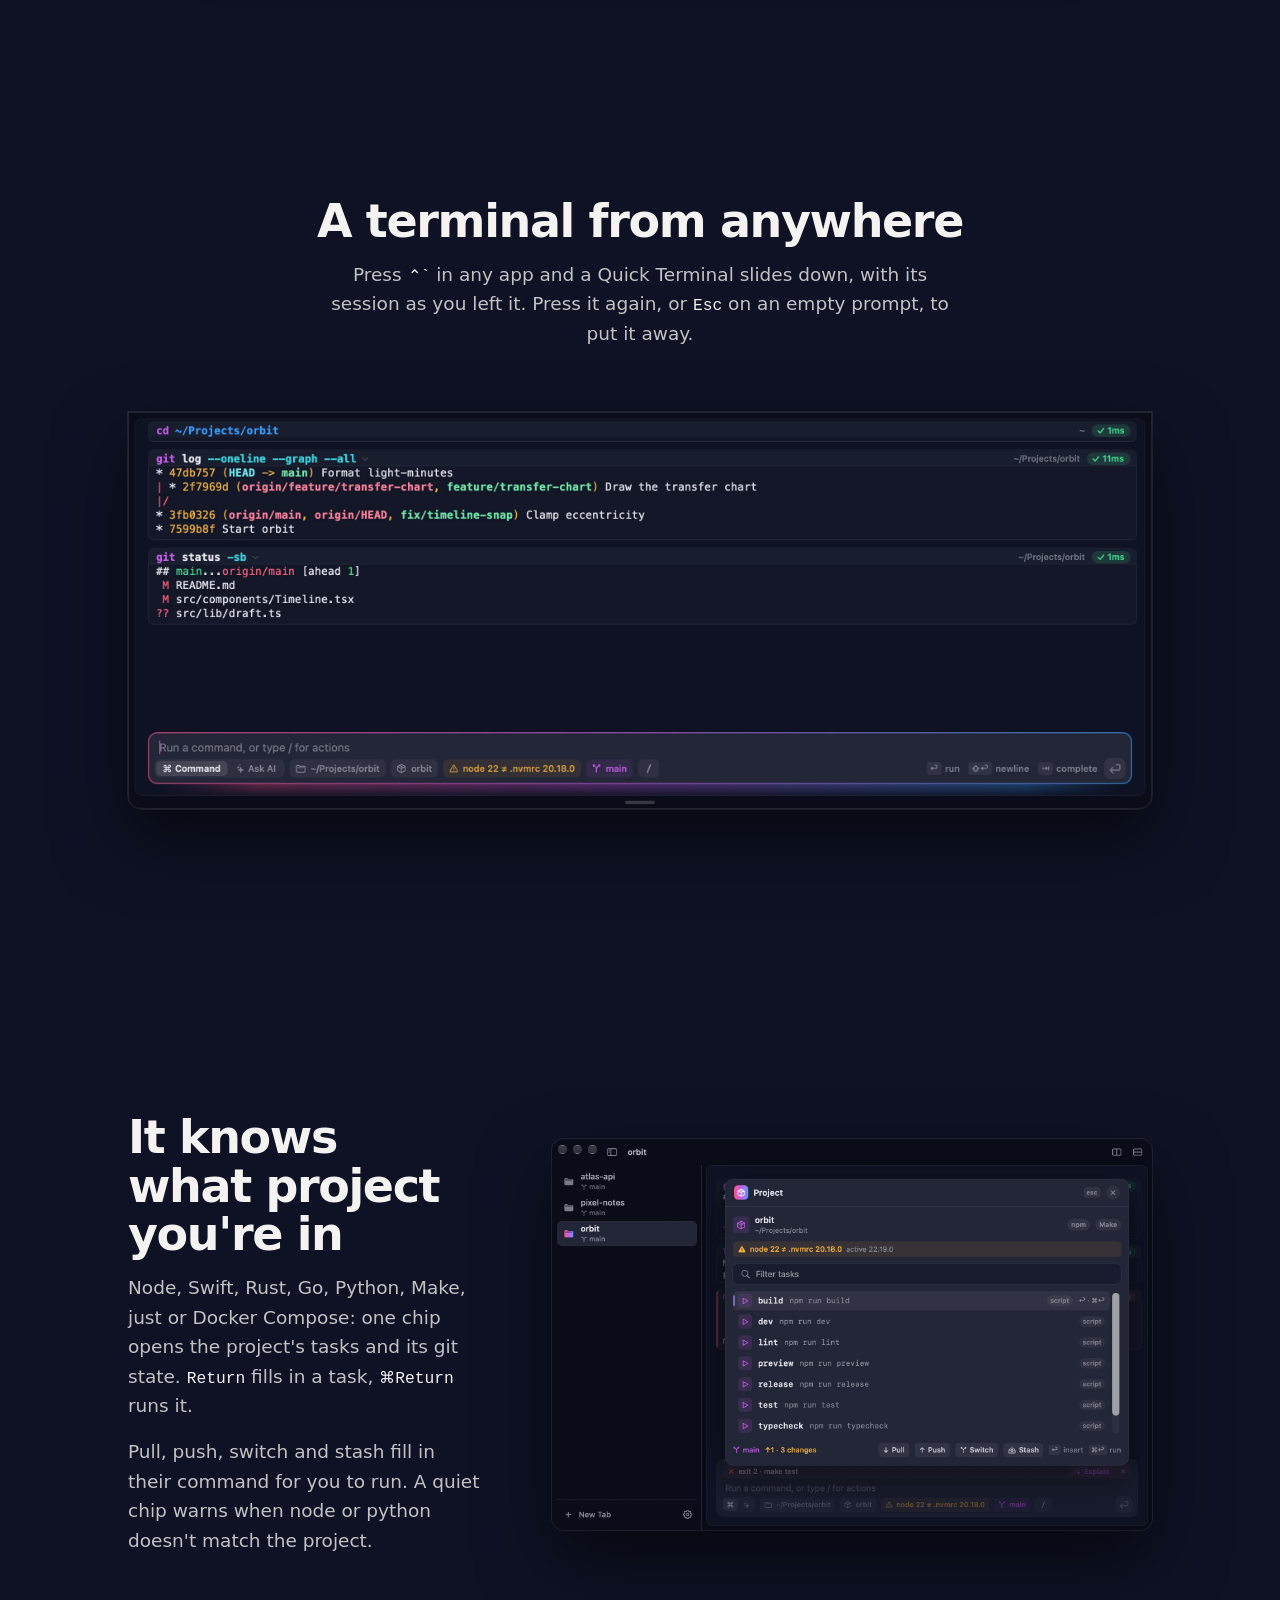
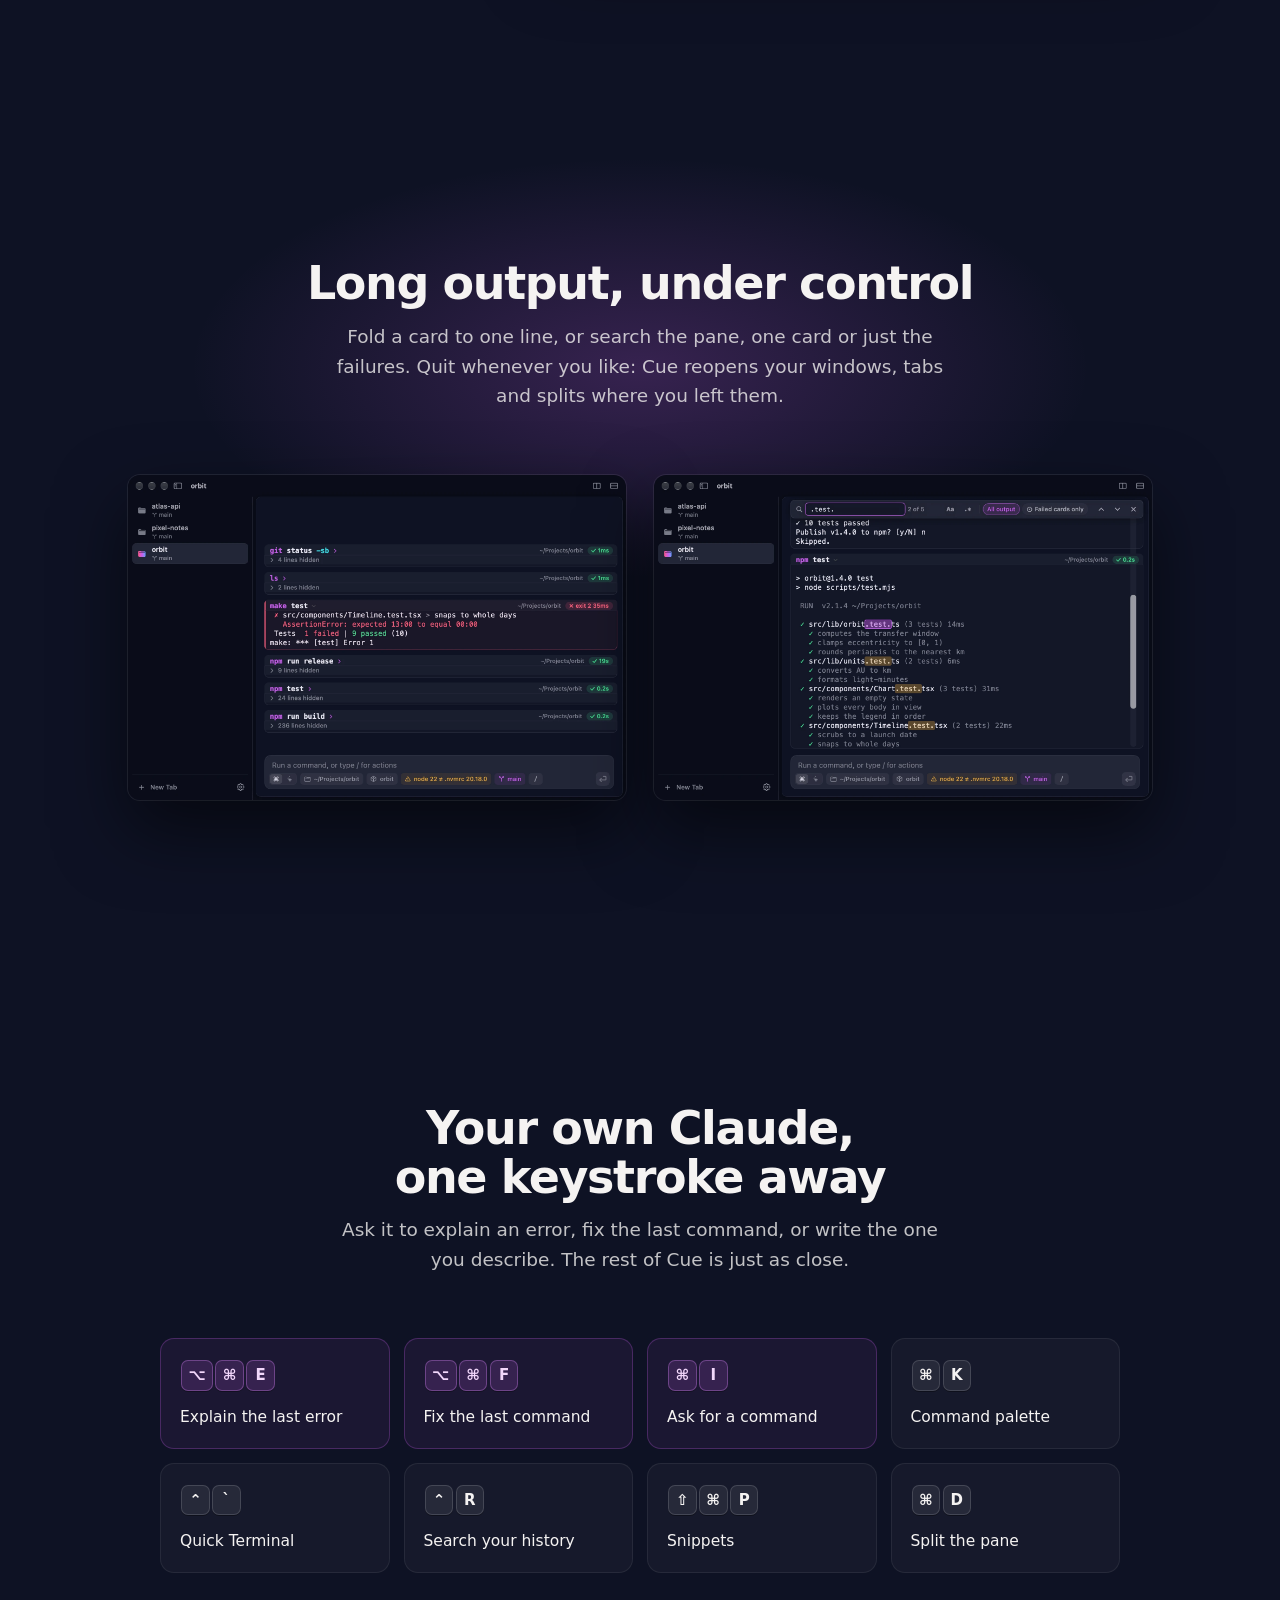
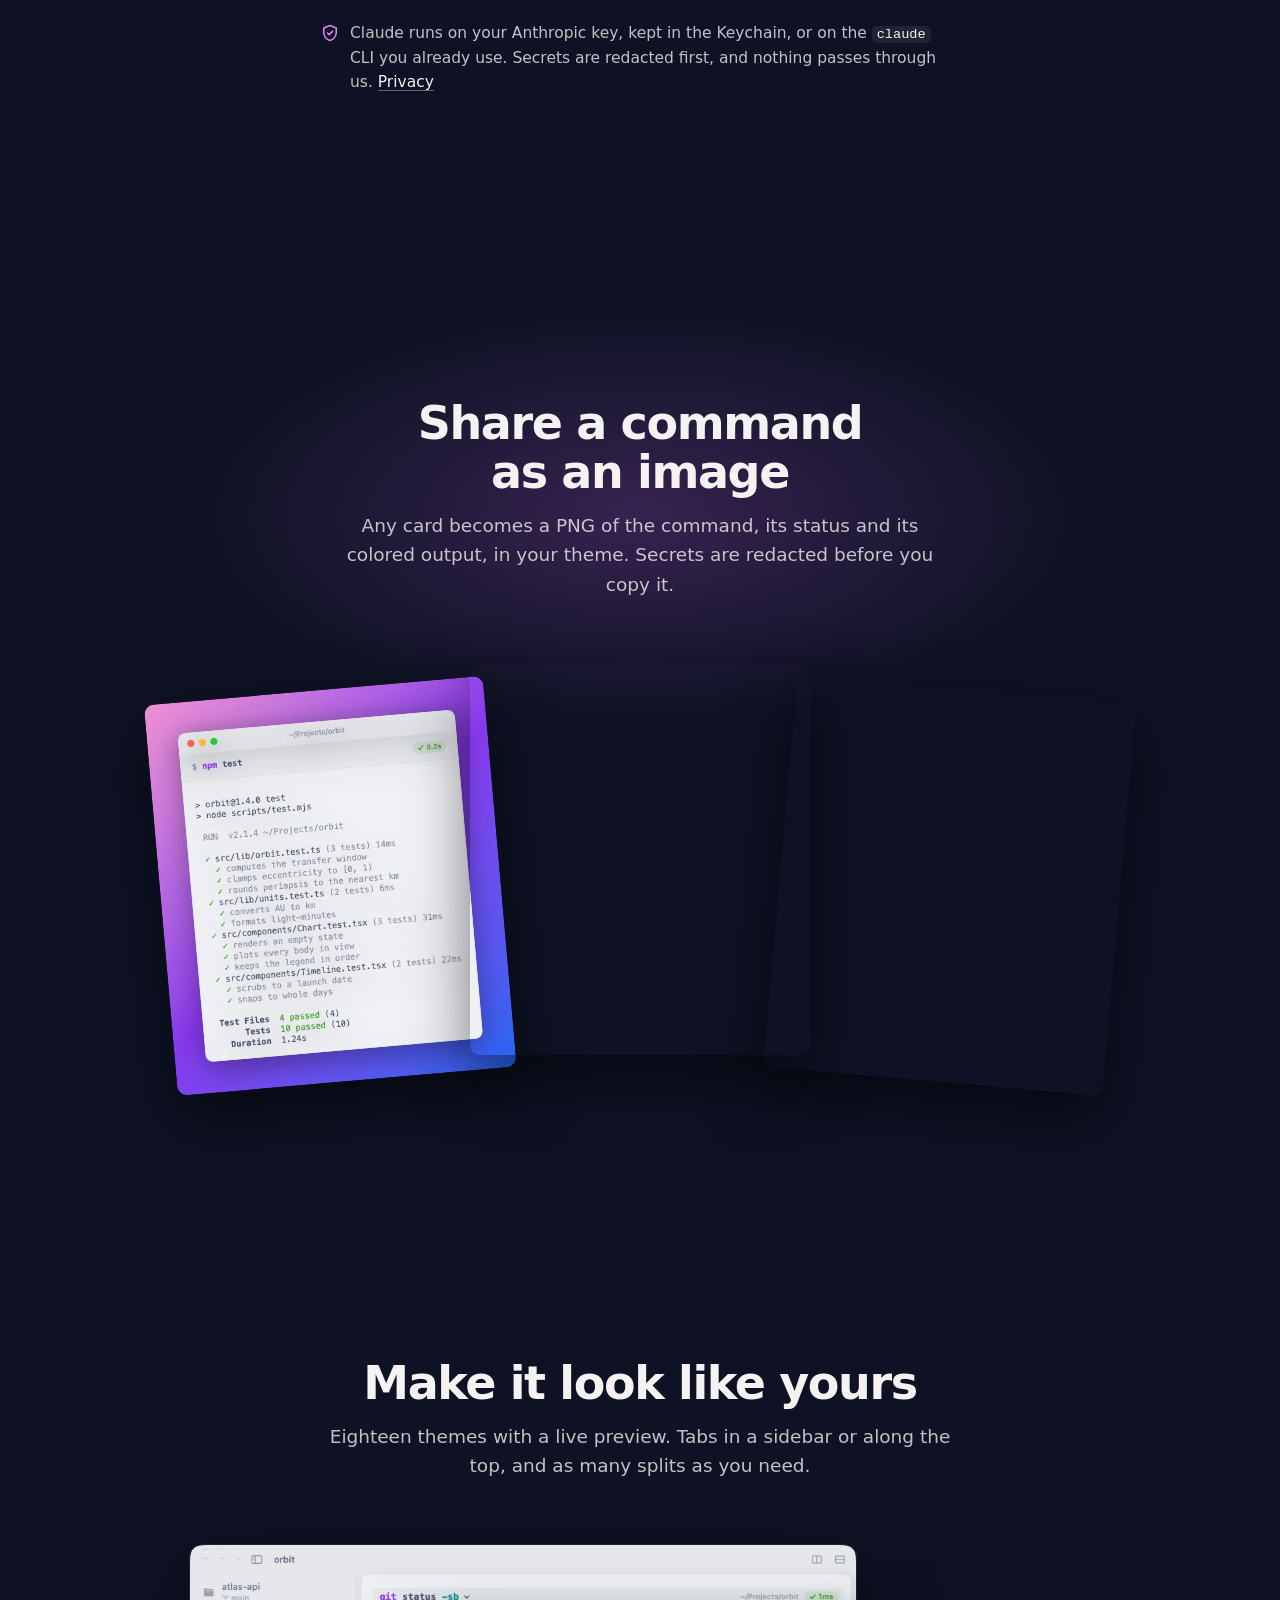
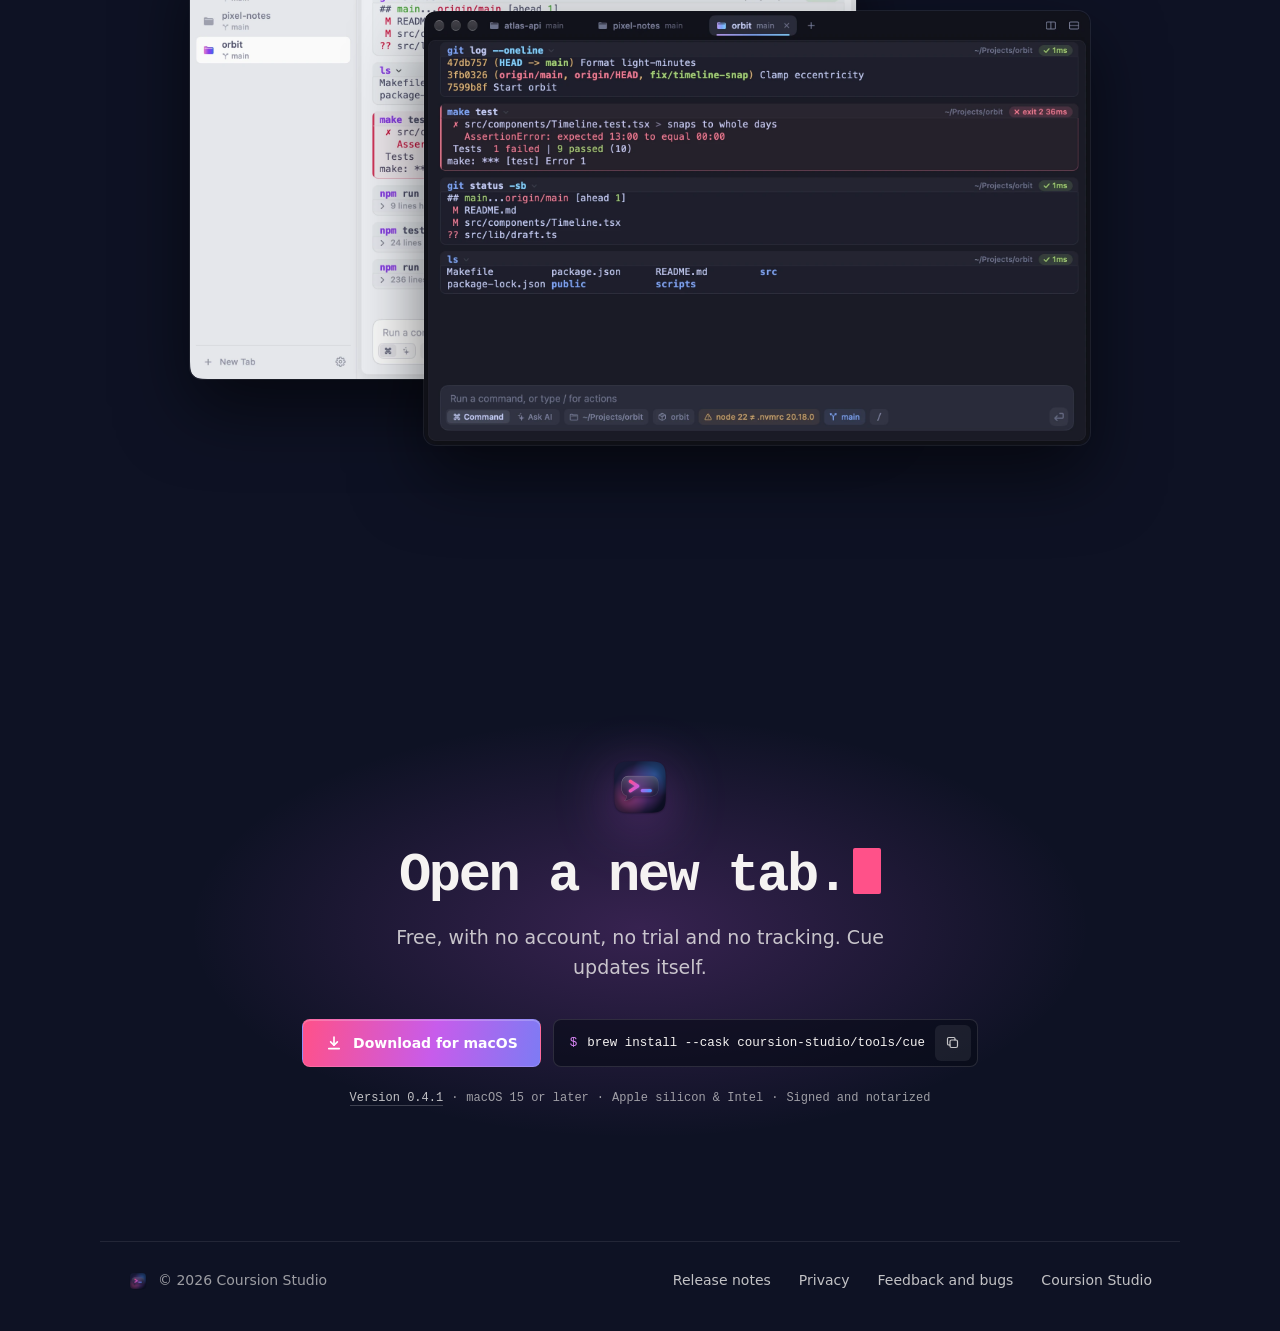
==== commit e1f21c26: "Stamp with sha256 so release-notes.mjs agrees with the kit stamp script" ====
--- a/index.html
+++ b/index.html
@@ -9,13 +9,13 @@
   <link rel="icon" type="image/png" href="favicon.png" />
   <link rel="apple-touch-icon" href="apple-touch-icon.png" />
   <link rel="stylesheet" href="stage.css?v=1d5ceac846" />
-  <link rel="stylesheet" href="cue.css?v=e9bab6a680" />
+  <link rel="stylesheet" href="cue.css?v=6fbf743c2b" />
   <meta property="og:type" content="website" />
   <meta property="og:site_name" content="Cue" />
   <meta property="og:url" content="https://cue.coursion.studio/" />
   <meta property="og:title" content="Cue — A terminal that doesn't feel like one" />
   <meta property="og:description" content="A free, native macOS terminal: a real input bar, every command as a card, a ⌘K palette, a Quick Terminal from anywhere, project tasks, and your own Claude one keystroke away." />
-  <meta property="og:image" content="https://cue.coursion.studio/og.jpg?v=8386b15f14" />
+  <meta property="og:image" content="https://cue.coursion.studio/og.jpg?v=ec727f9900" />
   <meta property="og:image:width" content="1200" />
   <meta property="og:image:height" content="630" />
   <meta name="twitter:card" content="summary_large_image" />
@@ -39,8 +39,7 @@
   <script>
     window.STAGE = {
       download: "https://github.com/Coursion-Studio/cue/releases/latest/download/Cue.dmg",
-      palette: "forge",
-      keyboard: { idle: ["controlL", "r"] }
+      palette: "forge"
     };
   </script>
   <script defer src="stage.js?v=bda7026e0e"></script>
@@ -62,7 +61,7 @@
         <a class="brand" href="./"><img src="icon.png" alt="" width="26" height="26" /><span>Cue</span></a>
         <div class="links">
           <a href="#cards">Features</a>
-          <a href="https://github.com/Coursion-Studio/cue/releases">Release notes</a>
+          <a href="releases.html">Release notes</a>
           <a class="keep" href="#download">Download</a>
         </div>
       </nav>
@@ -87,7 +86,7 @@
             <li><a href="https://github.com/Coursion-Studio/cue/releases/tag/v0.4.1">Version 0.4.1</a></li>
             <li>Free</li>
             <li>macOS 15 or later</li>
-            <li>Apple silicon</li>
+            <li>Apple silicon &amp; Intel</li>
           </ul>
         </div>
 
@@ -125,13 +124,13 @@
   </header>
 
   <main>
-    <section id="cards" class="sec sec-split reveal" aria-labelledby="cards-title">
+    <section id="cards" class="sec sec-split calm reveal" aria-labelledby="cards-title">
       <div class="glow" aria-hidden="true"></div>
       <div class="container split">
         <div class="split-copy">
           <h2 id="cards-title" class="rise">Every command is a card</h2>
-          <p class="rise" style="--d:.06s">Output stays with the command that printed it, with its exit code and how long it took. A failed run turns red, and one click asks Claude why.</p>
-          <p class="aside rise" style="--d:.1s">Copy the command or the output, run it again, or explain the failure.</p>
+          <p class="rise" style="--d:.06s">Output stays with the command that printed it, with its exit code and how long it took.</p>
+          <p class="rise" style="--d:.1s">Copy it, run it again, or let Claude explain why it failed.</p>
         </div>
         <div class="split-stage">
           <figure class="shot rise" style="--d:.08s">
@@ -141,13 +140,12 @@
       </div>
     </section>
 
-    <section id="input" class="sec sec-split reveal" aria-labelledby="input-title">
-      <div class="glow" aria-hidden="true"></div>
+    <section id="input" class="sec sec-split calm reveal" aria-labelledby="input-title">
       <div class="container split reverse">
         <div class="split-copy">
           <h2 id="input-title" class="rise">Programs that ask get a field</h2>
-          <p class="rise" style="--d:.06s">When a script stops to ask a yes or no, or a password, the composer turns into a question field with the answers it expects. Passwords stay hidden as you type.</p>
-          <p class="aside rise" style="--d:.1s"><kbd>Esc</kbd> hands the keys back to the terminal whenever you want them.</p>
+          <p class="rise" style="--d:.06s">When a script wants a yes or no, or a password, the composer becomes a question field. Passwords stay hidden.</p>
+          <p class="rise" style="--d:.1s"><span class="k">Esc</span> hands the keys back to the terminal.</p>
         </div>
         <div class="split-stage">
           <figure class="shot rise" style="--d:.08s">
@@ -157,28 +155,33 @@
       </div>
     </section>
 
-    <section id="palette" class="sec reveal" aria-labelledby="palette-title">
-      <div class="glow" aria-hidden="true"></div>
-      <div class="container">
-        <div class="qt-stack">
-          <figure class="shot qt rise" style="--d:.04s"><picture><source srcset="screenshots/quick-terminal.webp" type="image/webp" /><img src="screenshots/quick-terminal.png" alt="The Cue Quick Terminal: a wide panel at the top of the screen showing a git log graph and git status for the orbit project, with the composer at its foot" width="1240" height="480" loading="lazy" decoding="async" /></picture></figure>
-          <figure class="shot pal rise" style="--d:.1s"><picture><source srcset="screenshots/palette.webp" type="image/webp" /><img src="screenshots/palette.png" alt="The Cue command palette searching for run: the Run Task slash command and every task of the orbit project, from dev to typecheck" width="920" height="600" loading="lazy" decoding="async" /></picture></figure>
-        </div>
-        <div class="sec-head center">
-          <h2 id="palette-title" class="rise" style="--d:.08s">One palette, and a terminal from anywhere</h2>
-          <p class="rise" style="--d:.14s"><span class="combo"><kbd>⌘</kbd><kbd>K</kbd></span> finds every menu command, slash command, tab, theme, snippet and recent folder, with the ones you use most first. Themes preview as you arrow past them, and <kbd>&gt;</kbd> searches your history.</p>
-          <p class="aside rise" style="--d:.2s"><span class="combo"><kbd>⌃</kbd><kbd>`</kbd></span> slides a Quick Terminal down over whatever app you are in, and it keeps its session between visits. Press it again, or <kbd>Esc</kbd> on an empty prompt, to put it away.</p>
-        </div>
-      </div>
-    </section>
-
-    <section id="projects" class="sec sec-split reveal" aria-labelledby="projects-title">
-      <div class="glow" aria-hidden="true"></div>
+    <section id="palette" class="sec calm reveal" aria-labelledby="palette-title">
+      <div class="glow" aria-hidden="true"></div>
+      <div class="container">
+        <div class="sec-head center calm-head">
+          <h2 id="palette-title" class="rise">One palette for everything</h2>
+          <p class="rise" style="--d:.06s"><span class="k">⌘K</span> finds any menu command, slash command, tab, theme, snippet or recent folder, the ones you use most first. Themes preview as you pass them, and <span class="k">&gt;</span> searches your history.</p>
+        </div>
+        <figure class="shot solo rise" style="--d:.1s"><picture><source srcset="screenshots/palette.webp" type="image/webp" /><img src="screenshots/palette.png" alt="The Cue command palette searching for run: the Run Task slash command and every task of the orbit project, from dev to typecheck" width="920" height="600" loading="lazy" decoding="async" /></picture></figure>
+      </div>
+    </section>
+
+    <section id="quick" class="sec calm reveal" aria-labelledby="quick-title">
+      <div class="container">
+        <div class="sec-head center calm-head">
+          <h2 id="quick-title" class="rise">A terminal from anywhere</h2>
+          <p class="rise" style="--d:.06s">Press <span class="k">⌃`</span> in any app and a Quick Terminal slides down, with its session as you left it. Press it again, or <span class="k">Esc</span> on an empty prompt, to put it away.</p>
+        </div>
+        <figure class="shot wide qt rise" style="--d:.1s"><picture><source srcset="screenshots/quick-terminal.webp" type="image/webp" /><img src="screenshots/quick-terminal.png" alt="The Cue Quick Terminal: a wide panel at the top of the screen showing a git log graph and git status for the orbit project, with the composer at its foot" width="1240" height="480" loading="lazy" decoding="async" /></picture></figure>
+      </div>
+    </section>
+
+    <section id="projects" class="sec sec-split calm reveal" aria-labelledby="projects-title">
       <div class="container split">
         <div class="split-copy">
           <h2 id="projects-title" class="rise">It knows what project you're in</h2>
-          <p class="rise" style="--d:.06s">Node, Swift, Rust, Go, Python, Make, just or Docker Compose: a chip in the composer opens the project's tasks, with its branch and changes beside them. <kbd>⏎</kbd> puts a task in the composer, <span class="combo"><kbd>⌘</kbd><kbd>⏎</kbd></span> runs it.</p>
-          <p class="aside rise" style="--d:.1s">Pull, push, switch branch and stash are one click away, and they only fill in the command. A quiet chip warns when your node or python doesn't match <code>.nvmrc</code> or <code>.python-version</code>.</p>
+          <p class="rise" style="--d:.06s">Node, Swift, Rust, Go, Python, Make, just or Docker Compose: one chip opens the project's tasks and its git state. <span class="k">Return</span> fills in a task, <span class="k">⌘Return</span> runs it.</p>
+          <p class="rise" style="--d:.1s">Pull, push, switch and stash fill in their command for you to run. A quiet chip warns when node or python doesn't match the project.</p>
         </div>
         <div class="split-stage">
           <figure class="shot rise" style="--d:.08s"><picture><source srcset="screenshots/project-panel.webp" type="image/webp" /><img src="screenshots/project-panel.png" alt="The Cue Project panel for orbit: npm and Make detected, a warning that node 22 differs from .nvmrc 20.18.0, the project tasks, and the main branch one commit ahead with three changes and Pull, Push, Switch and Stash buttons" width="920" height="600" loading="lazy" decoding="async" /></picture></figure>
@@ -186,93 +189,78 @@
       </div>
     </section>
 
-    <section id="output" class="sec reveal" aria-labelledby="output-title">
-      <div class="glow" aria-hidden="true"></div>
-      <div class="container">
+    <section id="output" class="sec calm reveal" aria-labelledby="output-title">
+      <div class="glow" aria-hidden="true"></div>
+      <div class="container">
+        <div class="sec-head center calm-head">
+          <h2 id="output-title" class="rise">Long output, under control</h2>
+          <p class="rise" style="--d:.06s">Fold a card to one line, or search the pane, one card or just the failures. Quit whenever you like: Cue reopens your windows, tabs and splits where you left them.</p>
+        </div>
         <div class="shot-pair">
-          <figure class="shot rise" style="--d:.04s"><picture><source srcset="screenshots/fold.webp" type="image/webp" /><img src="screenshots/fold.png" alt="Six Cue command cards, five folded to a single line that says how many lines are hidden and one failing make test left open" width="920" height="600" loading="lazy" decoding="async" /></picture><figcaption><b>Fold</b> a card to one line. Anything over 200 lines opens trimmed.</figcaption></figure>
-          <figure class="shot rise" style="--d:.1s"><picture><source srcset="screenshots/find.webp" type="image/webp" /><img src="screenshots/find.png" alt="Find in Cue output: the query .test. highlights five matches across the npm test card, the current match in purple" width="920" height="600" loading="lazy" decoding="async" /></picture><figcaption><b>Find</b> across the pane, one card, or failed cards only.</figcaption></figure>
-        </div>
-        <div class="sec-head center">
-          <h2 id="output-title" class="rise" style="--d:.08s">Long output, under control</h2>
-          <p class="rise" style="--d:.14s">Collapse every card with <span class="combo"><kbd>⌥</kbd><kbd>⌘</kbd><kbd>←</kbd></span>, search with <span class="combo"><kbd>⌘</kbd><kbd>F</kbd></span> and step with <span class="combo"><kbd>⌘</kbd><kbd>G</kbd></span>. Quit and come back: Cue reopens your windows, tabs and splits where you left them, with the last lines of each pane above a "Restored from" line.</p>
-        </div>
-      </div>
-    </section>
-
-    <section id="share" class="sec reveal" aria-labelledby="share-title">
-      <div class="glow" aria-hidden="true"></div>
-      <div class="container">
-        <div class="sec-head center share-head">
+          <figure class="shot rise" style="--d:.1s"><picture><source srcset="screenshots/fold.webp" type="image/webp" /><img src="screenshots/fold.png" alt="Six Cue command cards, five folded to a single line that says how many lines are hidden and one failing make test left open" width="920" height="600" loading="lazy" decoding="async" /></picture></figure>
+          <figure class="shot rise" style="--d:.16s"><picture><source srcset="screenshots/find.webp" type="image/webp" /><img src="screenshots/find.png" alt="Find in Cue output: the query .test. highlights five matches across the npm test card, the current match in purple" width="920" height="600" loading="lazy" decoding="async" /></picture></figure>
+        </div>
+      </div>
+    </section>
+
+    <section id="keys" class="sec calm reveal" aria-labelledby="keys-title">
+      <div class="container">
+        <div class="sec-head center calm-head">
+          <h2 id="keys-title" class="rise">Your own Claude, one keystroke away</h2>
+          <p class="rise" style="--d:.06s">Ask it to explain an error, fix the last command, or write the one you describe. The rest of Cue is just as close.</p>
+        </div>
+        <ul class="keys-grid">
+          <li class="ai rise" style="--d:.08s"><span class="combo"><kbd>⌥</kbd><kbd>⌘</kbd><kbd>E</kbd></span><span>Explain the last error</span></li>
+          <li class="ai rise" style="--d:.1s"><span class="combo"><kbd>⌥</kbd><kbd>⌘</kbd><kbd>F</kbd></span><span>Fix the last command</span></li>
+          <li class="ai rise" style="--d:.12s"><span class="combo"><kbd>⌘</kbd><kbd>I</kbd></span><span>Ask for a command</span></li>
+          <li class="rise" style="--d:.14s"><span class="combo"><kbd>⌘</kbd><kbd>K</kbd></span><span>Command palette</span></li>
+          <li class="rise" style="--d:.16s"><span class="combo"><kbd>⌃</kbd><kbd>`</kbd></span><span>Quick Terminal</span></li>
+          <li class="rise" style="--d:.18s"><span class="combo"><kbd>⌃</kbd><kbd>R</kbd></span><span>Search your history</span></li>
+          <li class="rise" style="--d:.2s"><span class="combo"><kbd>⇧</kbd><kbd>⌘</kbd><kbd>P</kbd></span><span>Snippets</span></li>
+          <li class="rise" style="--d:.22s"><span class="combo"><kbd>⌘</kbd><kbd>D</kbd></span><span>Split the pane</span></li>
+        </ul>
+        <p class="keys-trust rise" style="--d:.24s"><svg viewBox="0 0 24 24" aria-hidden="true"><use href="#i-shield"/></svg><span>Claude runs on your Anthropic key, kept in the Keychain, or on the <code>claude</code> CLI you already use. Secrets are redacted first, and nothing passes through us. <a href="privacy.html">Privacy</a></span></p>
+      </div>
+    </section>
+
+    <section id="share" class="sec calm reveal" aria-labelledby="share-title">
+      <div class="glow" aria-hidden="true"></div>
+      <div class="container">
+        <div class="sec-head center calm-head">
           <h2 id="share-title" class="rise">Share a command as an image</h2>
-          <p class="rise" style="--d:.06s">Any card becomes a PNG: the command, its status, the folder and the colored output, in your theme's window on a gradient, the theme or nothing at all. Secrets are redacted before you copy it.</p>
+          <p class="rise" style="--d:.06s">Any card becomes a PNG of the command, its status and its colored output, in your theme. Secrets are redacted before you copy it.</p>
         </div>
         <div class="share-strip" role="list">
-          <figure class="share-card rise" role="listitem" style="--d:.06s"><picture><source srcset="screenshots/share-latte.webp" type="image/webp" /><img src="screenshots/share-latte.png" alt="A Share as Image PNG of npm test in Catppuccin Latte: ten passing tests in a light window on a pink and purple gradient" width="528" height="608" loading="lazy" decoding="async" /></picture></figure>
-          <figure class="share-card rise" role="listitem" style="--d:.12s"><picture><source srcset="screenshots/share-forge-night.webp" type="image/webp" /><img src="screenshots/share-forge-night.png" alt="A Share as Image PNG of npm test in Forge Night: ten passing tests in a dark window on a pink to blue gradient" width="528" height="608" loading="lazy" decoding="async" /></picture></figure>
-          <figure class="share-card rise" role="listitem" style="--d:.18s"><picture><source srcset="screenshots/share-tokyo-night.webp" type="image/webp" /><img src="screenshots/share-tokyo-night.png" alt="A Share as Image PNG of npm test in Tokyo Night: ten passing tests on a purple and blue gradient" width="528" height="608" loading="lazy" decoding="async" /></picture></figure>
-        </div>
-        <p class="share-note rise" style="--d:.2s">Those are straight out of Cue, untouched.</p>
-      </div>
-    </section>
-
-    <section id="ai" class="sec reveal" aria-labelledby="ai-title">
-      <div class="glow" aria-hidden="true"></div>
-      <div class="container">
-        <div class="sec-head center">
-          <h2 id="ai-title" class="rise">Your own Claude, one keystroke away</h2>
-          <p class="rise" style="--d:.06s">Explain the last error with <span class="combo"><kbd>⌥</kbd><kbd>⌘</kbd><kbd>E</kbd></span>, fix the last command with <span class="combo"><kbd>⌥</kbd><kbd>⌘</kbd><kbd>F</kbd></span>, or describe what you want with <span class="combo"><kbd>⌘</kbd><kbd>I</kbd></span> and get a command back.</p>
-        </div>
-        <ul class="trust ai-trust">
-          <li class="rise" style="--d:.08s"><span class="ico"><svg viewBox="0 0 24 24"><use href="#i-key"/></svg></span><b>Your key or your CLI</b><span>Use an Anthropic API key, kept in the macOS Keychain, or the <code>claude</code> CLI you already sign in to.</span></li>
-          <li class="rise" style="--d:.12s"><span class="ico"><svg viewBox="0 0 24 24"><use href="#i-shield"/></svg></span><b>Secrets stay out</b><span>Tokens, passwords and keys in a command or its output are redacted before anything is sent.</span></li>
-          <li class="rise" style="--d:.16s"><span class="ico"><svg viewBox="0 0 24 24"><use href="#i-direct"/></svg></span><b>Nothing in between</b><span>Requests go from your Mac straight to Anthropic, or through your local <code>claude</code>. No account, no server of ours.</span></li>
-        </ul>
-      </div>
-    </section>
-
-    <section id="keys" class="sec reveal" data-stage="keyboard" aria-labelledby="keys-title">
-      <div class="glow" aria-hidden="true"></div>
-      <div class="container">
-        <div class="kb-stage rise"><div class="kb" aria-hidden="true"></div></div>
-        <div class="sec-head center">
-          <h2 id="keys-title" class="rise" style="--d:.08s">Keys you'll reach for</h2>
-          <p class="rise" style="--d:.14s"><span class="combo"><kbd>⌃</kbd><kbd>R</kbd></span> history, <span class="combo"><kbd>⇧</kbd><kbd>⌘</kbd><kbd>P</kbd></span> snippets, <span class="combo"><kbd>⌘</kbd><kbd>T</kbd></span> a new tab, <span class="combo"><kbd>⌘</kbd><kbd>D</kbd></span> a split, <span class="combo"><kbd>⌘</kbd><kbd>B</kbd></span> folds the sidebar, <span class="combo"><kbd>⌘</kbd><kbd>K</kbd></span> opens the palette.</p>
-          <p class="kb-pill rise" style="--d:.2s" aria-live="polite">
-            <span class="dot" aria-hidden="true"></span>
-            <span class="kb-text" data-touch="On a Mac, these keys light up as you type.">Type on your keyboard. The keys light up with yours.</span>
-            <span class="kb-pill-keys kb-keys"></span>
-          </p>
-        </div>
-      </div>
-    </section>
-
-    <section id="themes" class="sec reveal" aria-labelledby="themes-title">
-      <div class="glow" aria-hidden="true"></div>
-      <div class="container">
+          <figure class="share-card rise" role="listitem" style="--d:.08s"><picture><source srcset="screenshots/share-latte.webp" type="image/webp" /><img src="screenshots/share-latte.png" alt="A Share as Image PNG of npm test in Catppuccin Latte: ten passing tests in a light window on a pink and purple gradient" width="528" height="608" loading="lazy" decoding="async" /></picture></figure>
+          <figure class="share-card rise" role="listitem" style="--d:.14s"><picture><source srcset="screenshots/share-forge-night.webp" type="image/webp" /><img src="screenshots/share-forge-night.png" alt="A Share as Image PNG of npm test in Forge Night: ten passing tests in a dark window on a pink to blue gradient" width="528" height="608" loading="lazy" decoding="async" /></picture></figure>
+          <figure class="share-card rise" role="listitem" style="--d:.2s"><picture><source srcset="screenshots/share-tokyo-night.webp" type="image/webp" /><img src="screenshots/share-tokyo-night.png" alt="A Share as Image PNG of npm test in Tokyo Night: ten passing tests on a purple and blue gradient" width="528" height="608" loading="lazy" decoding="async" /></picture></figure>
+        </div>
+      </div>
+    </section>
+
+    <section id="themes" class="sec calm reveal" aria-labelledby="themes-title">
+      <div class="container">
+        <div class="sec-head center calm-head">
+          <h2 id="themes-title" class="rise">Make it look like yours</h2>
+          <p class="rise" style="--d:.06s">Eighteen themes with a live preview. Tabs in a sidebar or along the top, and as many splits as you need.</p>
+        </div>
         <div class="theme-pair">
-          <figure class="shot back rise" style="--d:.04s"><picture><source srcset="screenshots/theme-latte.webp" type="image/webp" /><img src="screenshots/theme-latte.png" alt="Cue in the Catppuccin Latte light theme with command cards, some folded" width="920" height="600" loading="lazy" decoding="async" /></picture></figure>
-          <figure class="shot front rise" style="--d:.1s"><picture><source srcset="screenshots/theme-tokyo-night.webp" type="image/webp" /><img src="screenshots/theme-tokyo-night.png" alt="Cue in the Tokyo Night theme with tabs along the top" width="920" height="600" loading="lazy" decoding="async" /></picture></figure>
-        </div>
-        <div class="sec-head center">
-          <h2 id="themes-title" class="rise" style="--d:.08s">Make it look like yours</h2>
-          <p class="rise" style="--d:.14s">Pick from eighteen themes with a live preview, or type <code>/theme</code>. Tabs go in a sidebar or along the top, and panes split as far as you need.</p>
-          <ul class="theme-chips rise" style="--d:.2s">
-            <li>Forge Night</li><li>Tokyo Night</li><li>Catppuccin</li><li>Rosé Pine</li><li>Dracula</li><li>Nord</li><li>and twelve more</li>
-          </ul>
-        </div>
-      </div>
-    </section>
-
-    <div class="container">
-      <section id="download" class="cta-band">
-        <img class="cta-icon" src="icon.png" alt="" width="72" height="72" loading="lazy" />
-        <h2>Open a new tab.</h2>
-        <p class="lede">Cue is free. No account, no trial, no tracking. It updates itself when a new version ships.</p>
-        <div class="cta-row">
+          <figure class="shot back rise" style="--d:.1s"><picture><source srcset="screenshots/theme-latte.webp" type="image/webp" /><img src="screenshots/theme-latte.png" alt="Cue in the Catppuccin Latte light theme with command cards, some folded" width="920" height="600" loading="lazy" decoding="async" /></picture></figure>
+          <figure class="shot front rise" style="--d:.16s"><picture><source srcset="screenshots/theme-tokyo-night.webp" type="image/webp" /><img src="screenshots/theme-tokyo-night.png" alt="Cue in the Tokyo Night theme with tabs along the top" width="920" height="600" loading="lazy" decoding="async" /></picture></figure>
+        </div>
+      </div>
+    </section>
+
+    <section id="download" class="sec close reveal" aria-labelledby="download-title">
+      <div class="glow" aria-hidden="true"></div>
+      <div class="container">
+        <img class="close-icon rise" src="icon.png" alt="" width="64" height="64" loading="lazy" />
+        <h2 id="download-title" class="close-title rise" style="--d:.04s">Open a new tab.<span class="hero-cursor" aria-hidden="true"></span></h2>
+        <p class="close-lede rise" style="--d:.08s">Free, with no account, no trial and no tracking. Cue updates itself.</p>
+        <div class="close-cta rise" style="--d:.12s">
           <a class="btn primary" href="https://github.com/Coursion-Studio/cue/releases/latest/download/Cue.dmg" data-download>
             <svg class="btn-ico" viewBox="0 0 24 24" aria-hidden="true"><path d="M12 4v11"/><path d="m7.5 10.5 4.5 4.5 4.5-4.5"/><path d="M5 19.5h14"/></svg>
-            Download for Mac
+            Download for macOS
           </a>
           <div class="brew" data-copy="brew install --cask coursion-studio/tools/cue">
             <span class="brew-prompt" aria-hidden="true">$</span>
@@ -280,21 +268,26 @@
             <button class="brew-copy" type="button" aria-label="Copy the Homebrew command"><svg viewBox="0 0 24 24" aria-hidden="true"><use href="#i-copy"/></svg><span>Copy</span></button>
           </div>
         </div>
-        <p class="req-note">Free · macOS 15 Sequoia or later · Apple silicon · Developer ID signed and notarized</p>
-      </section>
+        <ul class="hero-meta close-meta rise" style="--d:.16s">
+          <li><a href="https://github.com/Coursion-Studio/cue/releases/tag/v0.4.1">Version 0.4.1</a></li>
+          <li>macOS 15 or later</li>
+          <li>Apple silicon &amp; Intel</li>
+          <li>Signed and notarized</li>
+        </ul>
+      </div>
+    </section>
+  </main>
+
+  <footer class="foot">
+    <div class="container foot-row">
+      <p class="foot-brand"><img src="icon.png" alt="" width="20" height="20" loading="lazy" /><span>© 2026 Coursion Studio</span></p>
+      <nav class="foot-links" aria-label="Footer">
+        <a href="releases.html">Release notes</a>
+        <a href="privacy.html">Privacy</a>
+        <a href="https://github.com/Coursion-Studio/cue/issues/new/choose">Feedback and bugs</a>
+        <a href="https://coursion.studio">Coursion Studio</a>
+      </nav>
     </div>
-  </main>
-
-  <div class="container">
-    <footer>
-      <div class="links">
-        <a href="#download">Download</a>
-        <a href="https://github.com/Coursion-Studio/cue/releases">Release notes</a>
-        <a href="privacy.html">Privacy</a>
-        <a href="https://coursion.studio">Coursion Studio</a>
-      </div>
-      <div>© 2026 <a href="https://coursion.studio">Coursion Studio</a></div>
-    </footer>
-  </div>
+  </footer>
 </body>
 </html>
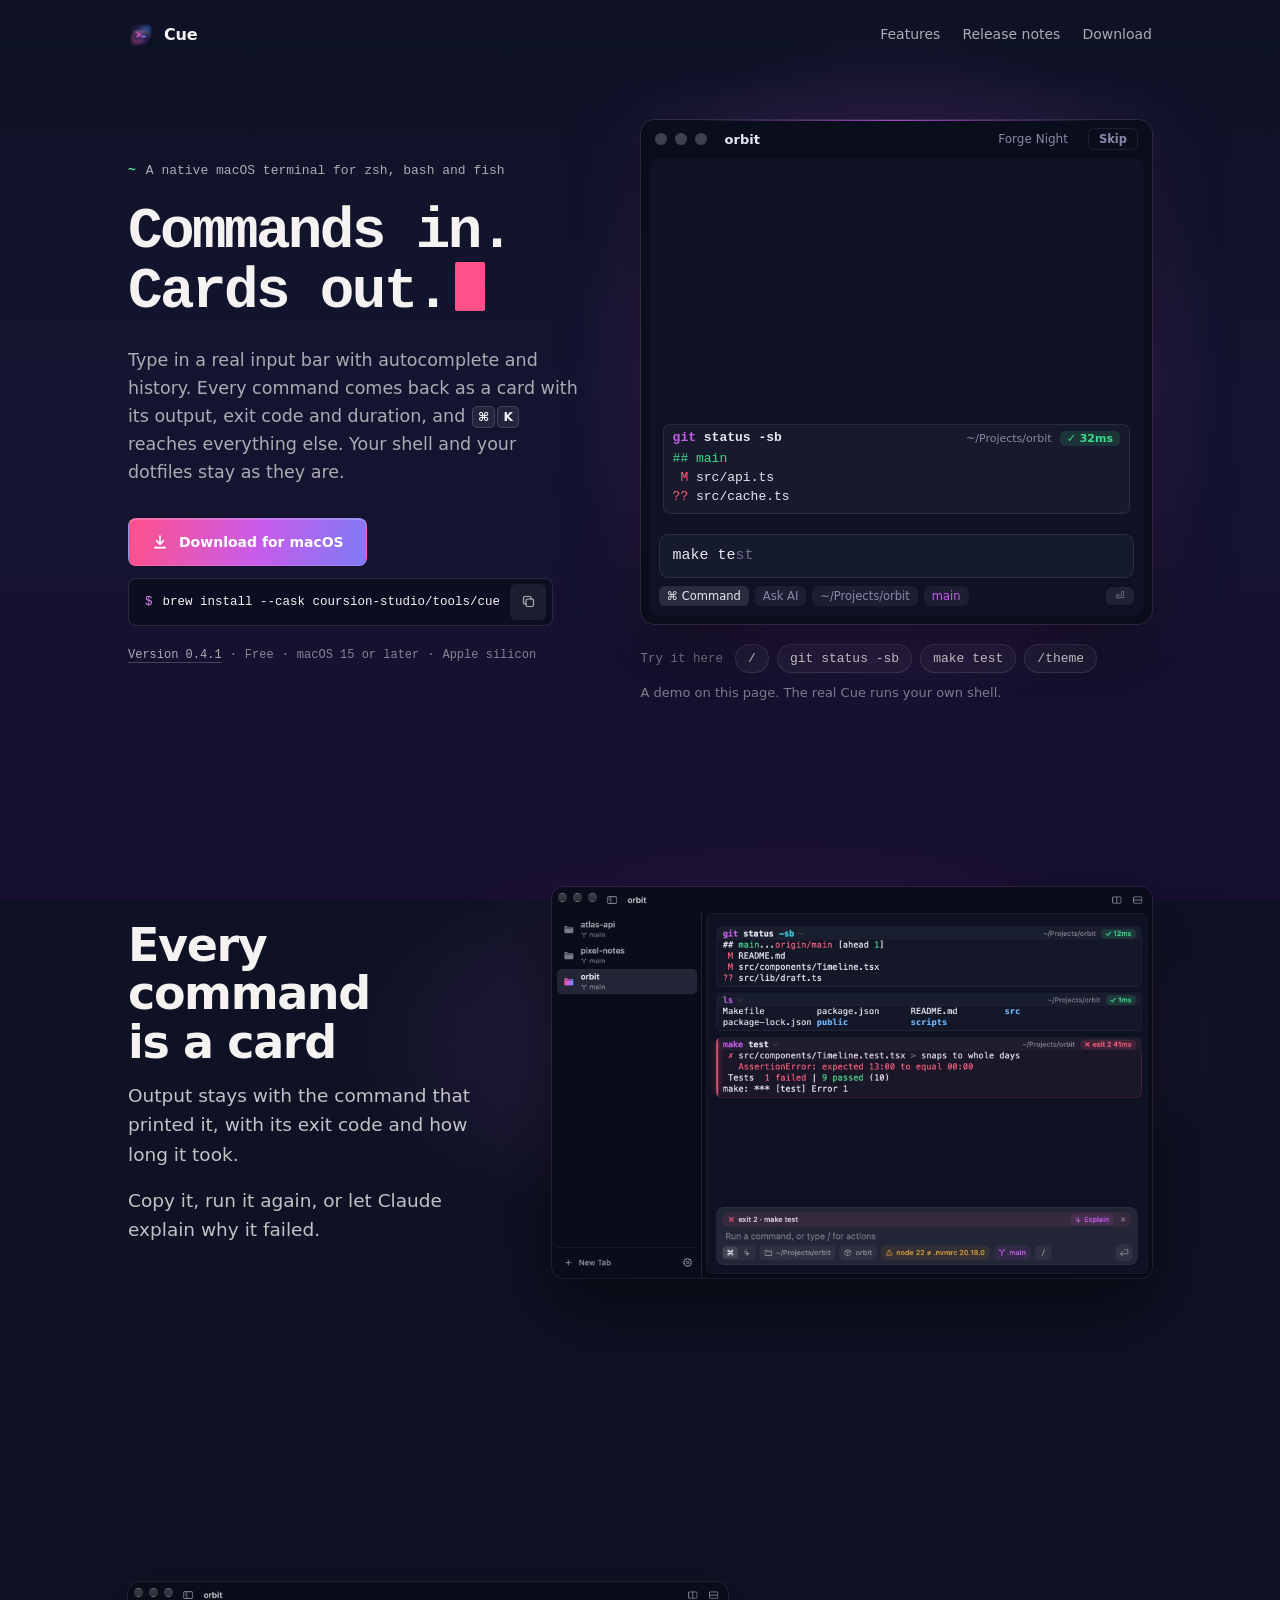
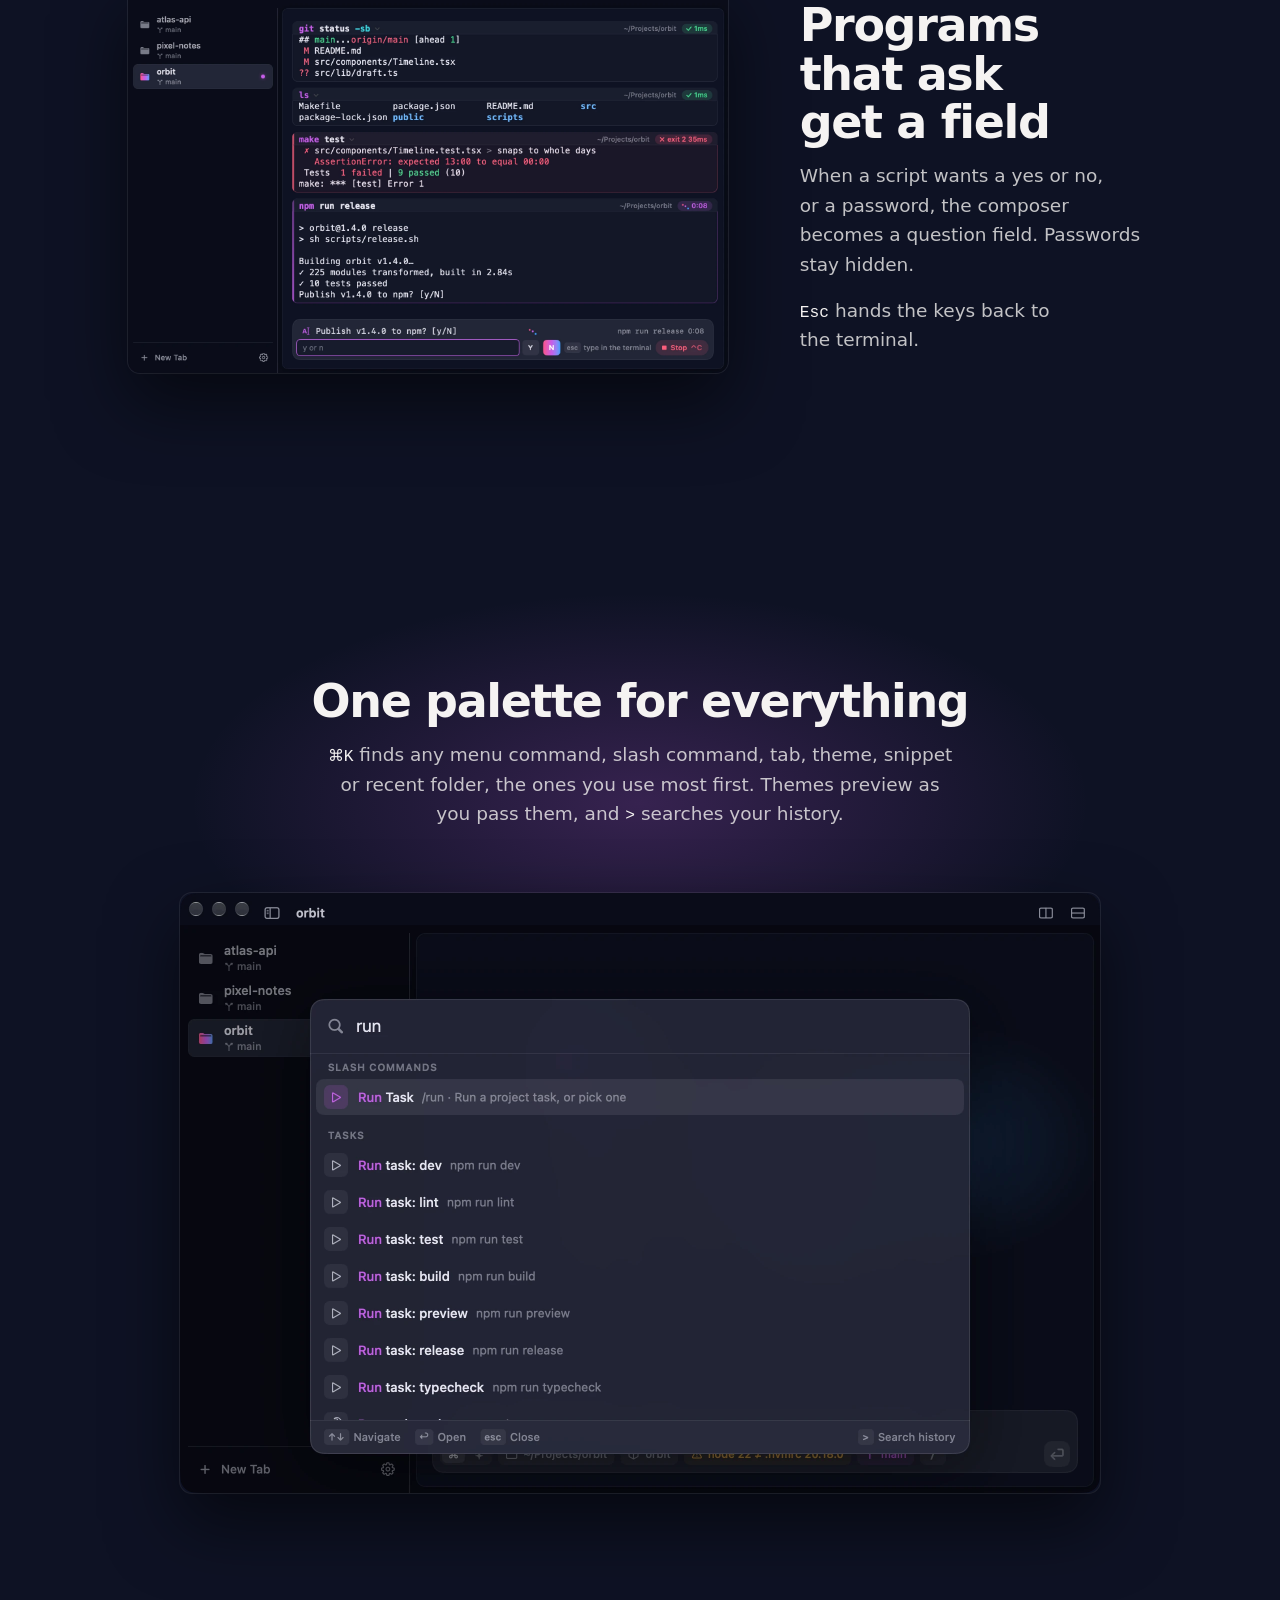
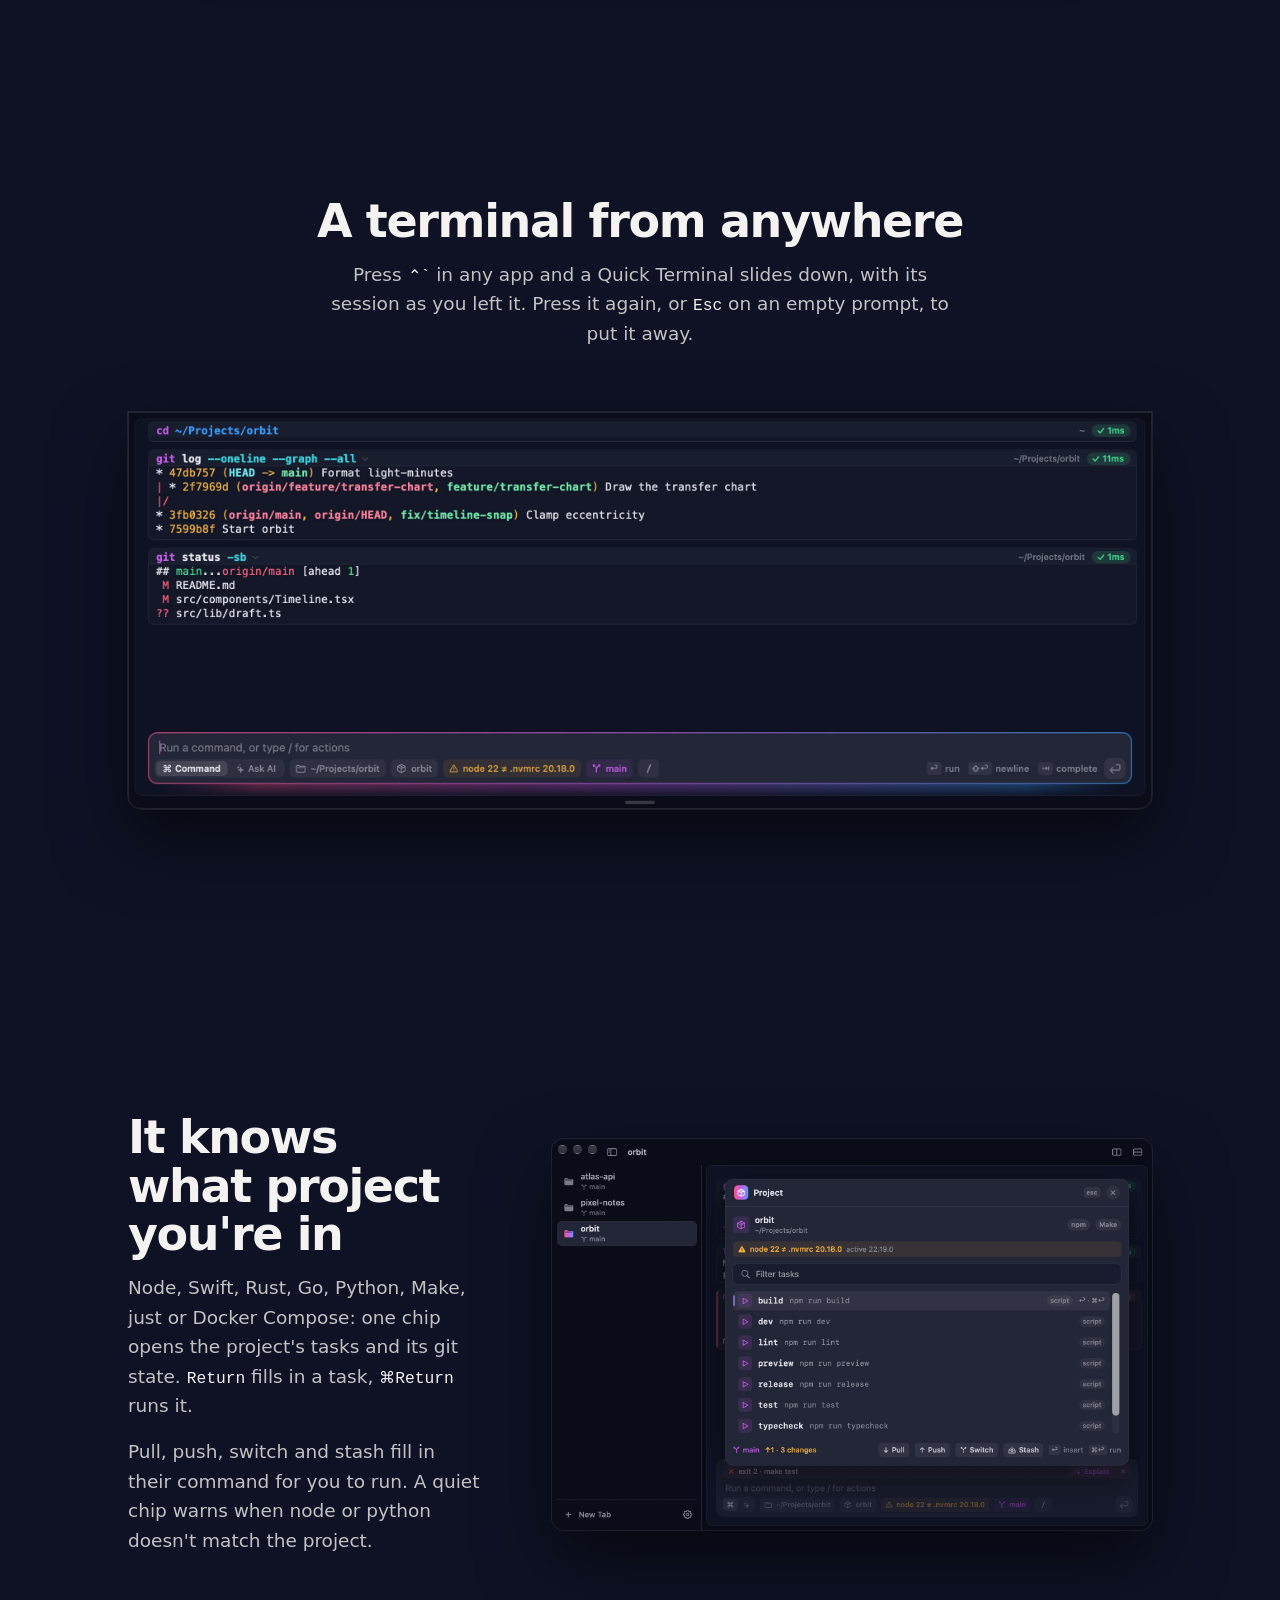
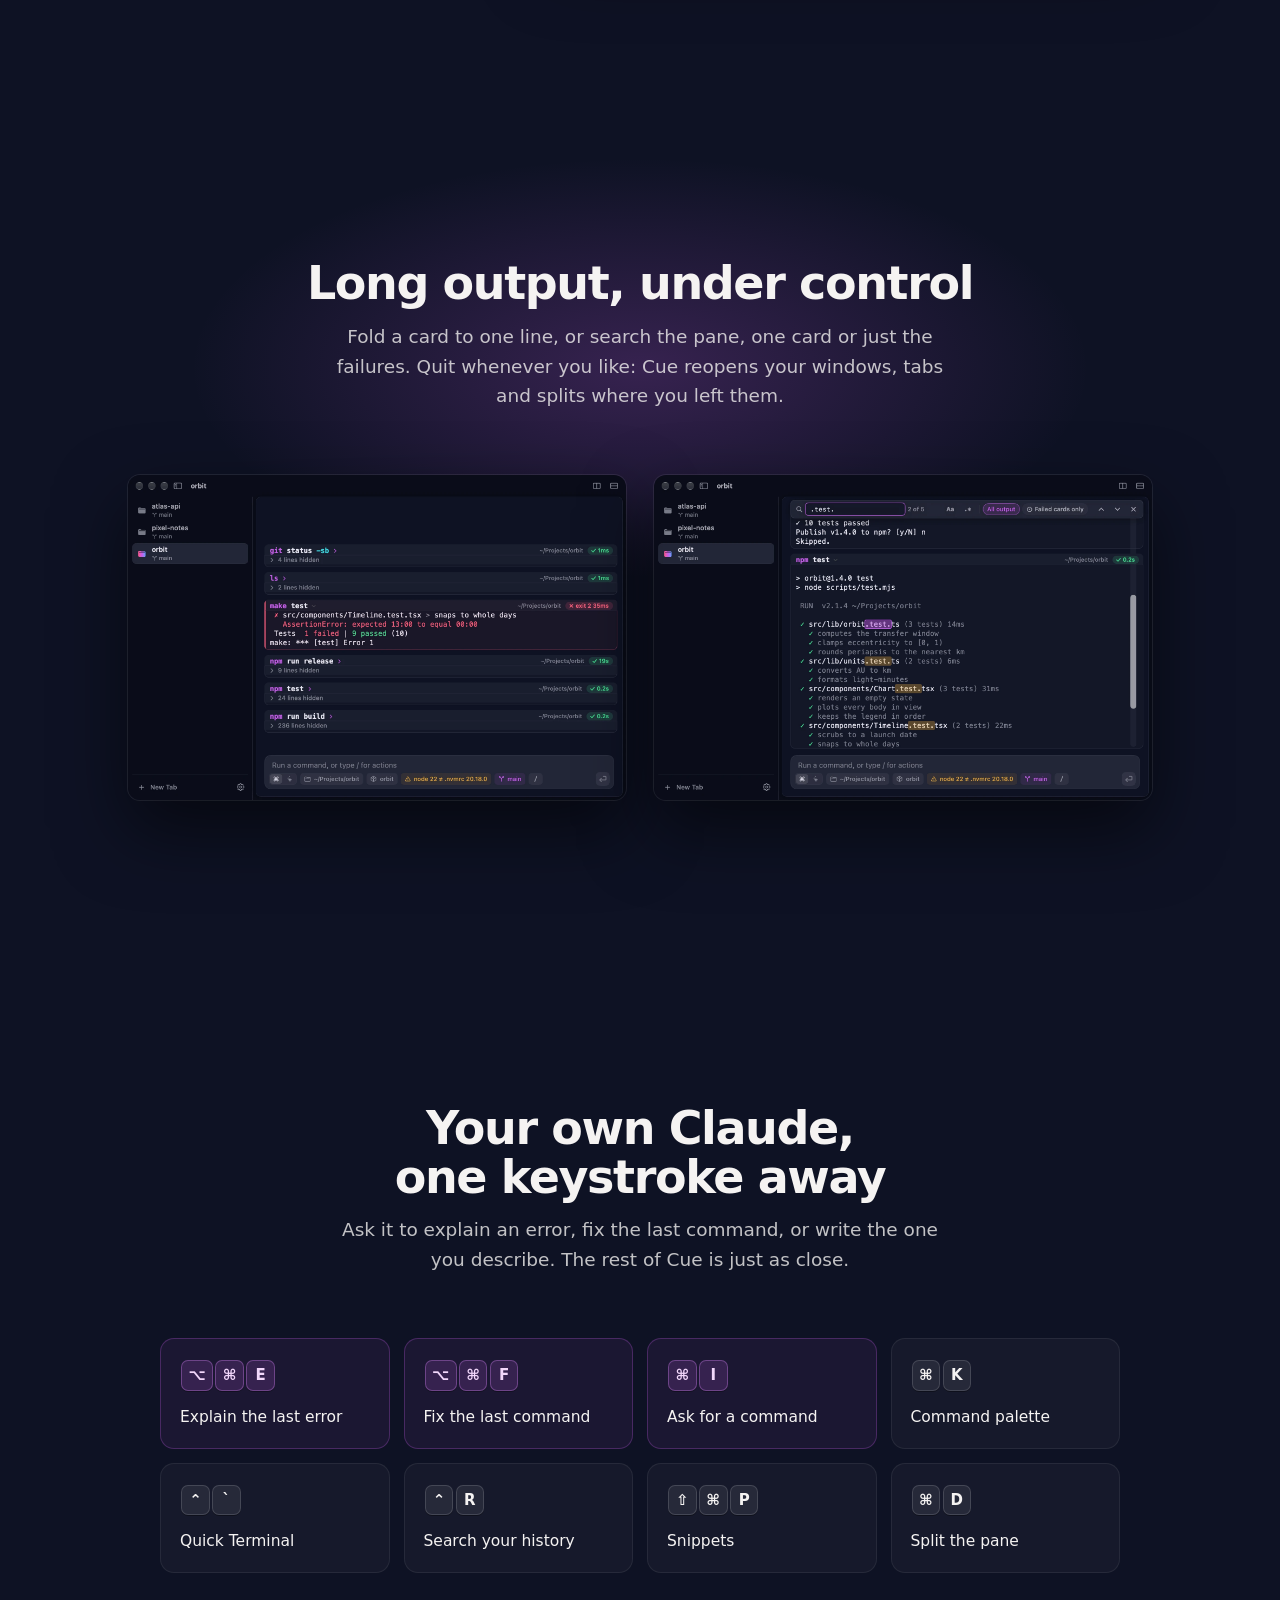
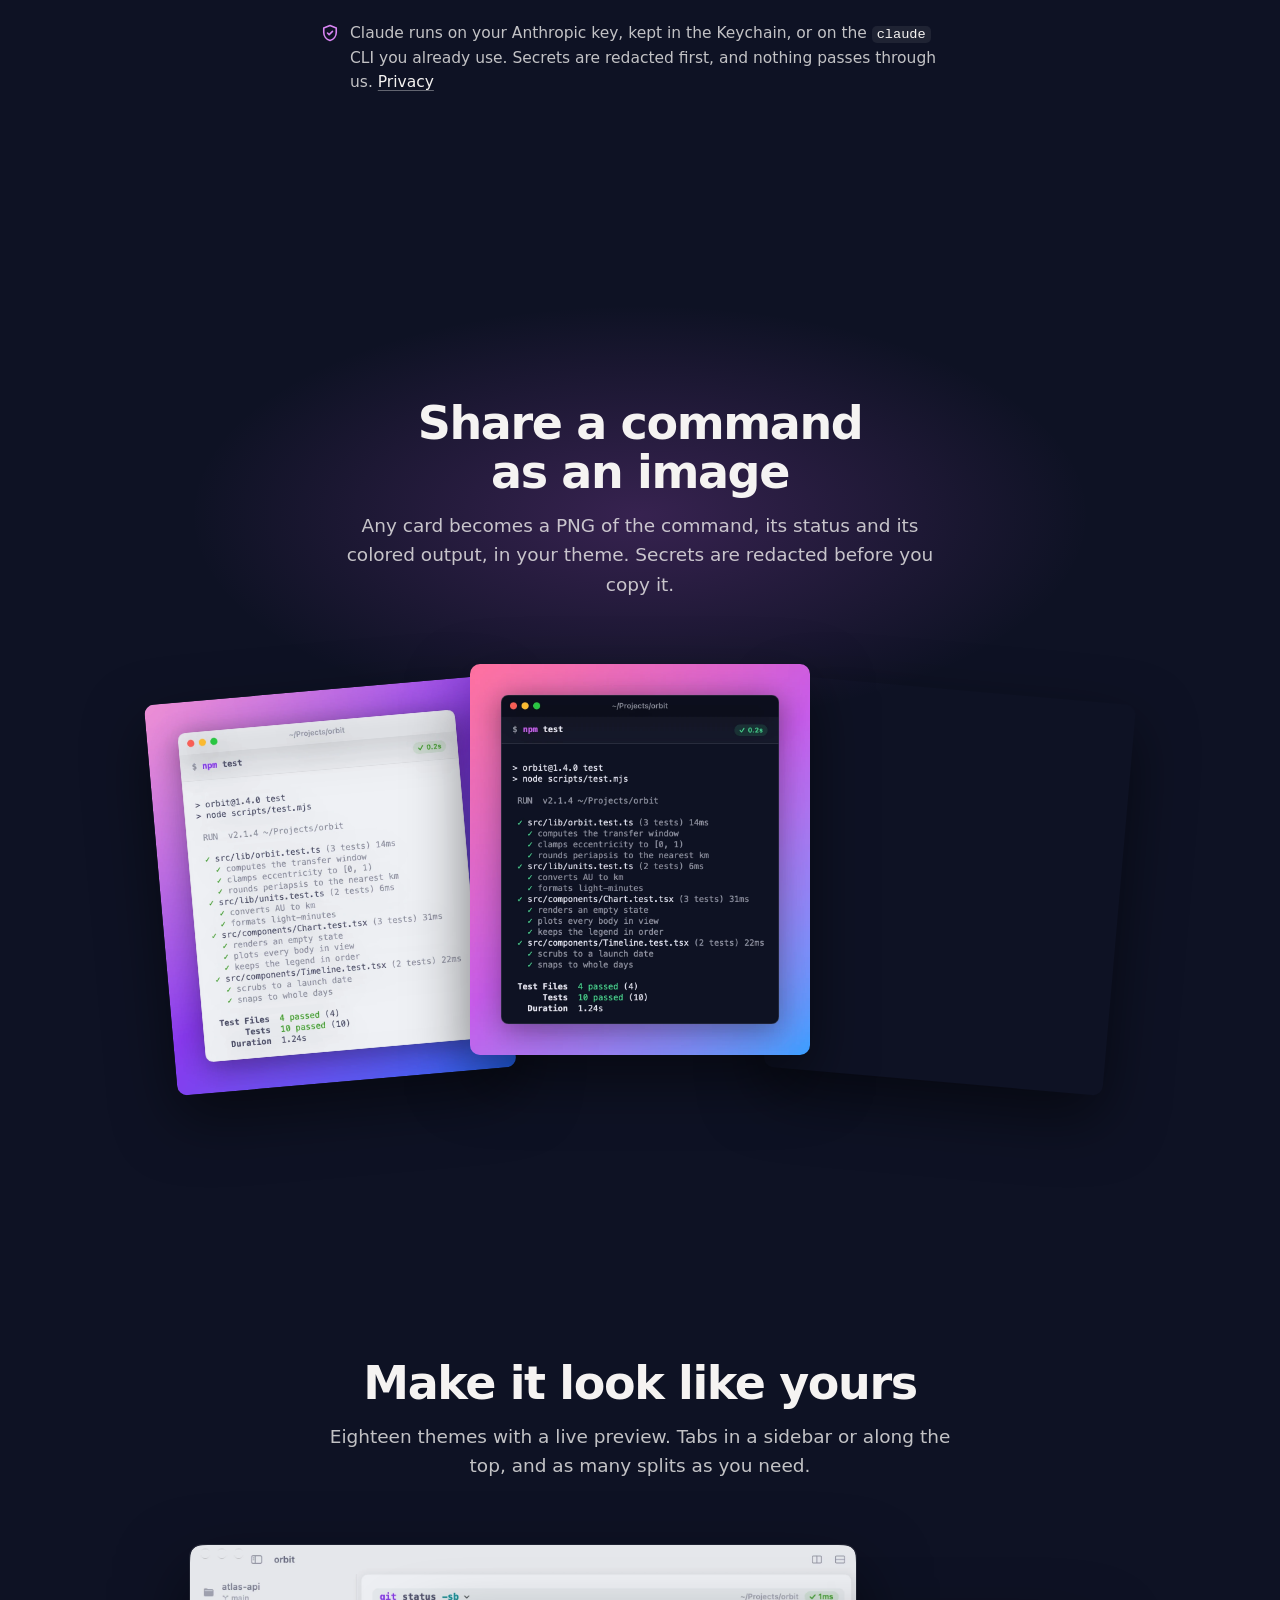
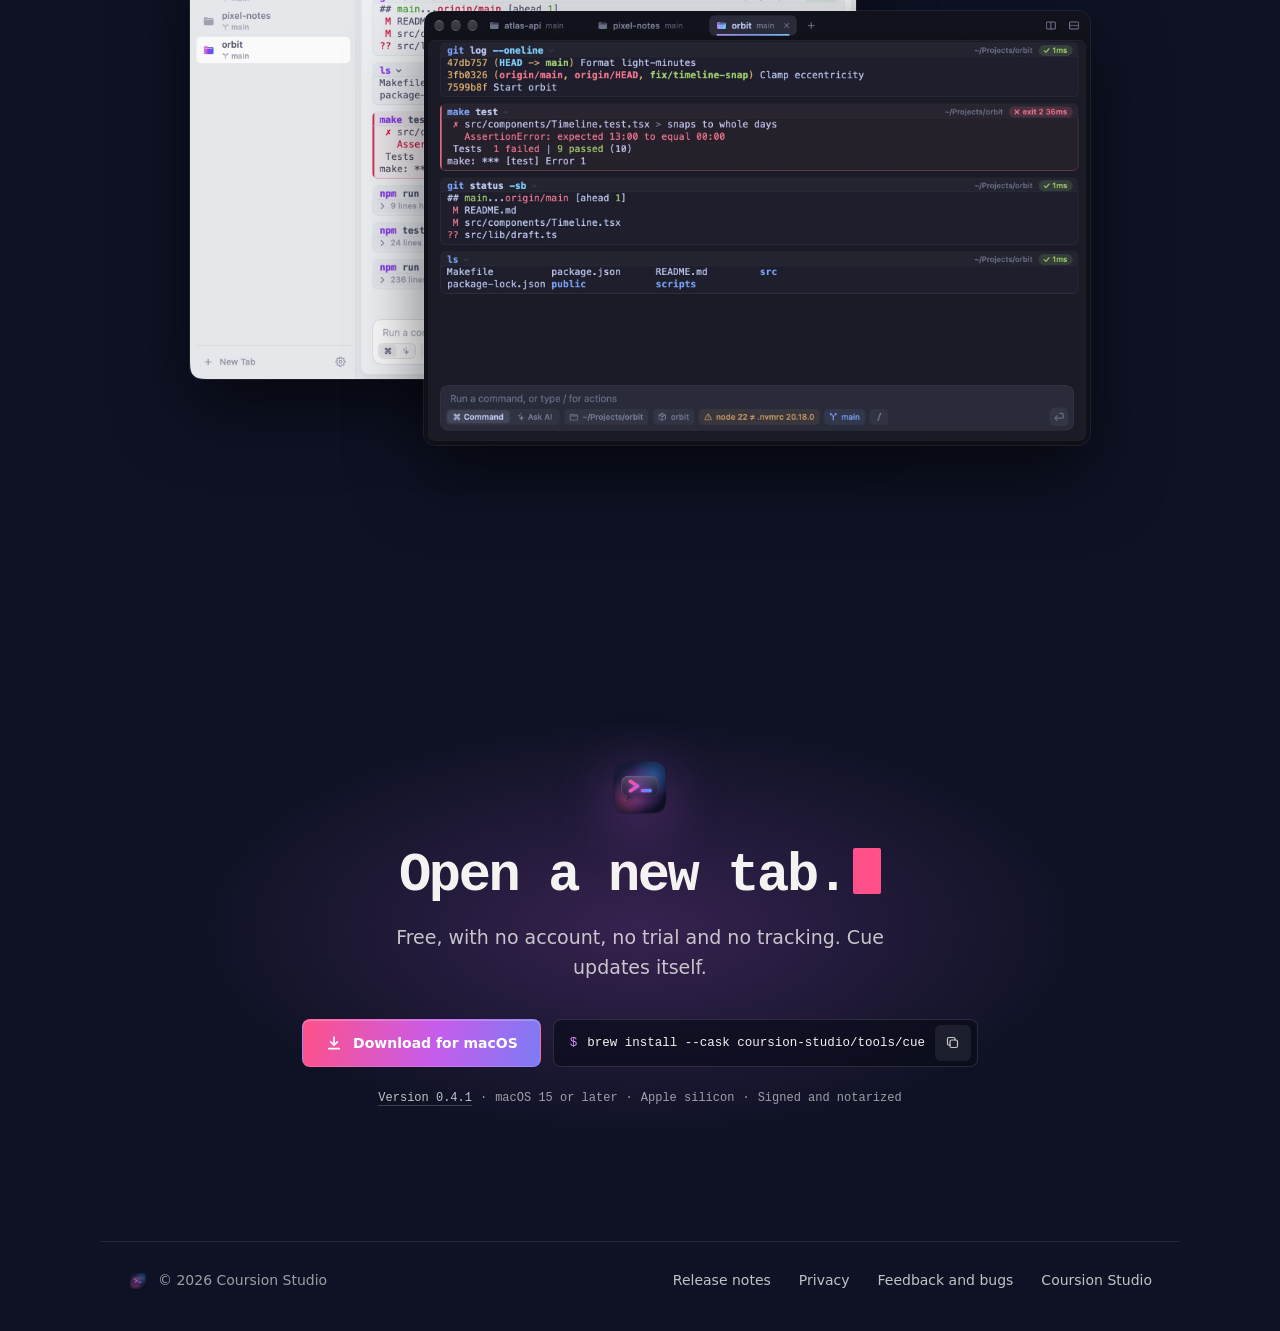
==== commit 81f1c92c: "Hold the Intel claim until 0.5.0 ships Only 0.4.1 is released and it is Apple silicon only. Re-apply" ====
--- a/index.html
+++ b/index.html
@@ -86,7 +86,7 @@
             <li><a href="https://github.com/Coursion-Studio/cue/releases/tag/v0.4.1">Version 0.4.1</a></li>
             <li>Free</li>
             <li>macOS 15 or later</li>
-            <li>Apple silicon &amp; Intel</li>
+            <li>Apple silicon</li>
           </ul>
         </div>
 
@@ -271,7 +271,7 @@
         <ul class="hero-meta close-meta rise" style="--d:.16s">
           <li><a href="https://github.com/Coursion-Studio/cue/releases/tag/v0.4.1">Version 0.4.1</a></li>
           <li>macOS 15 or later</li>
-          <li>Apple silicon &amp; Intel</li>
+          <li>Apple silicon</li>
           <li>Signed and notarized</li>
         </ul>
       </div>
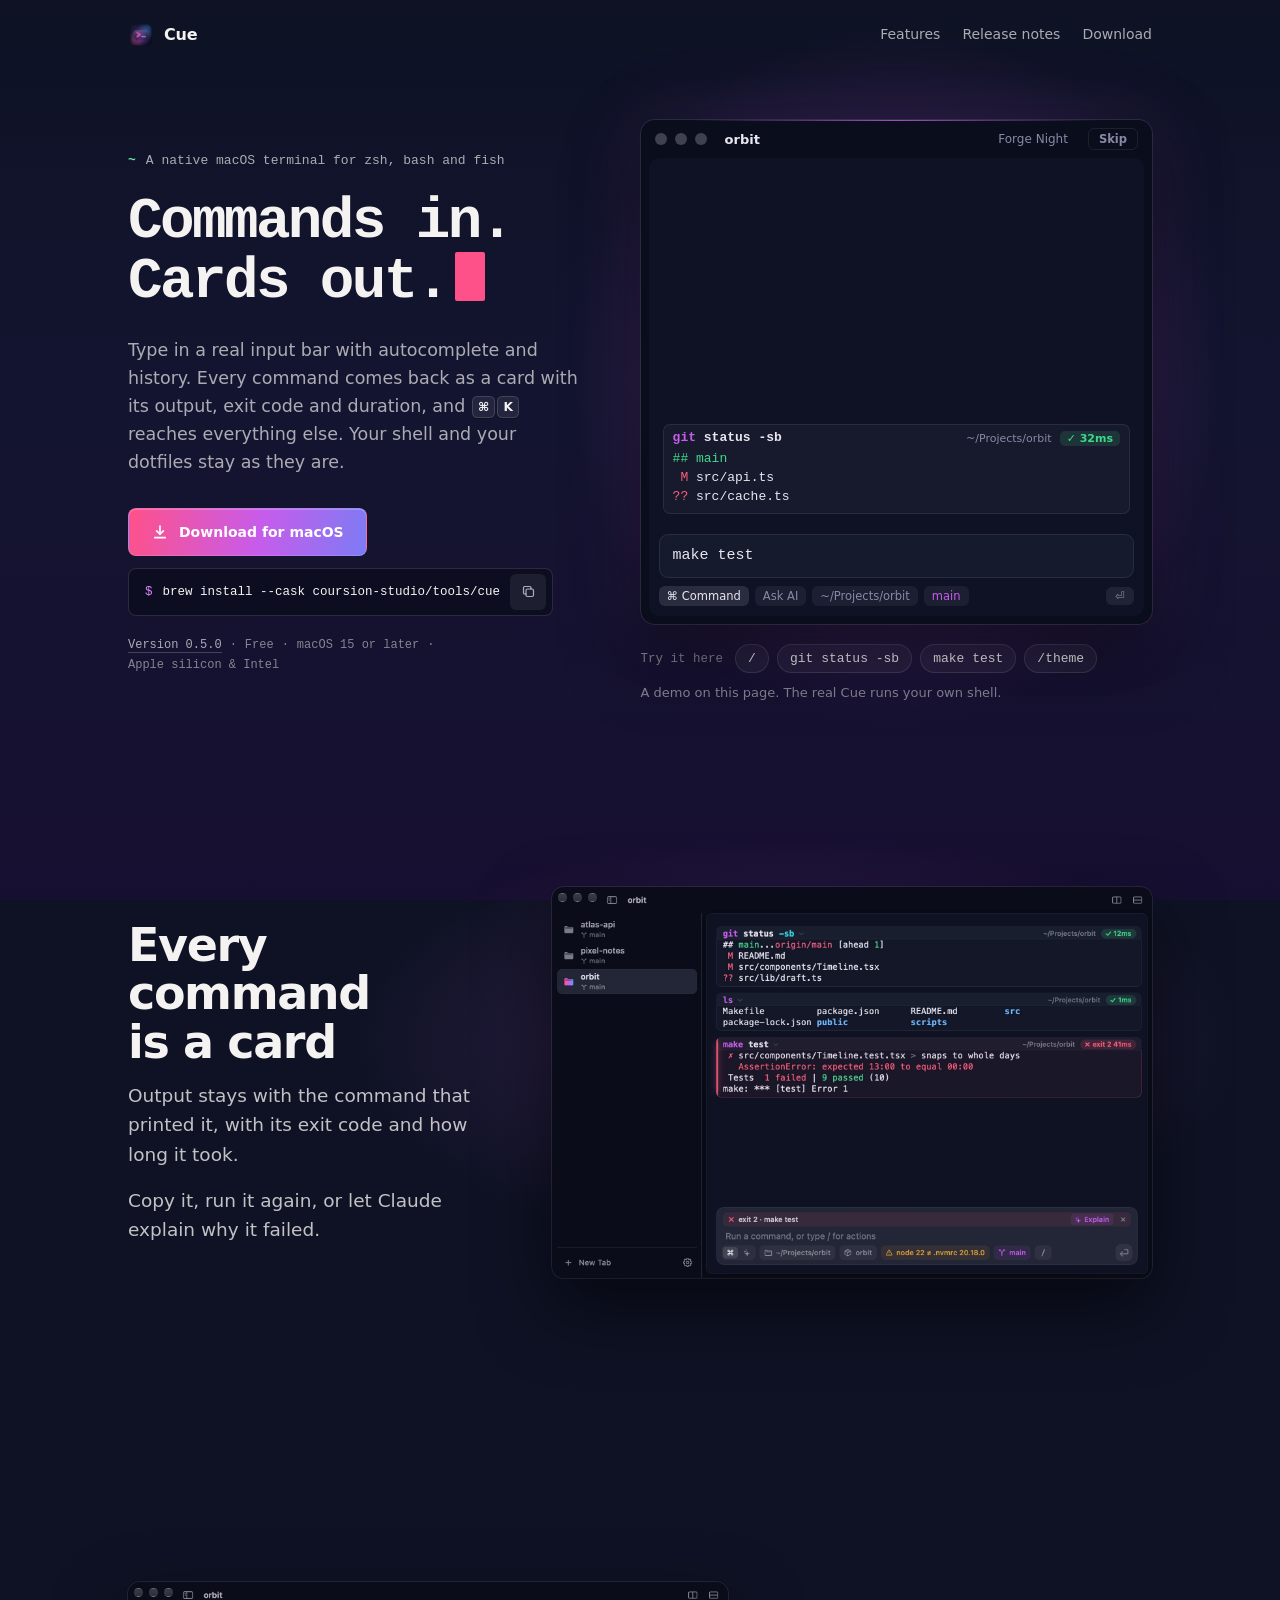
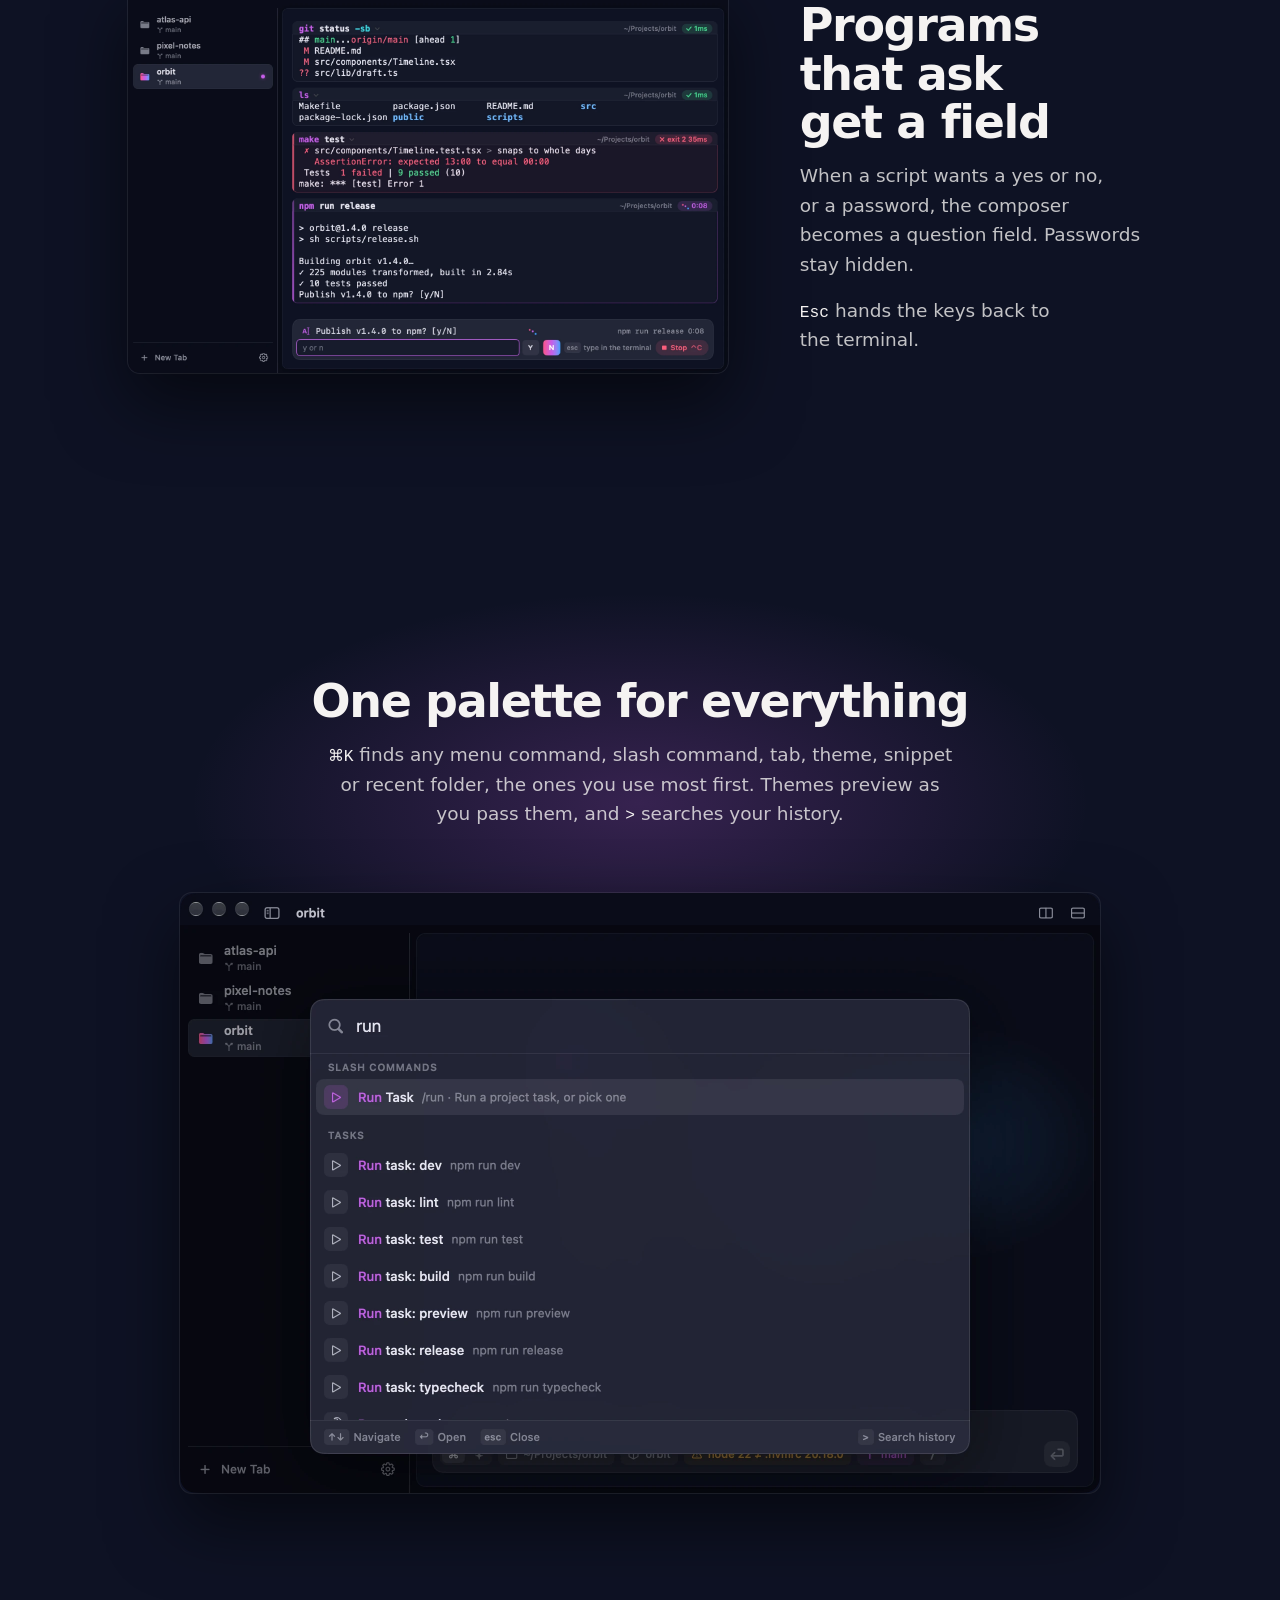
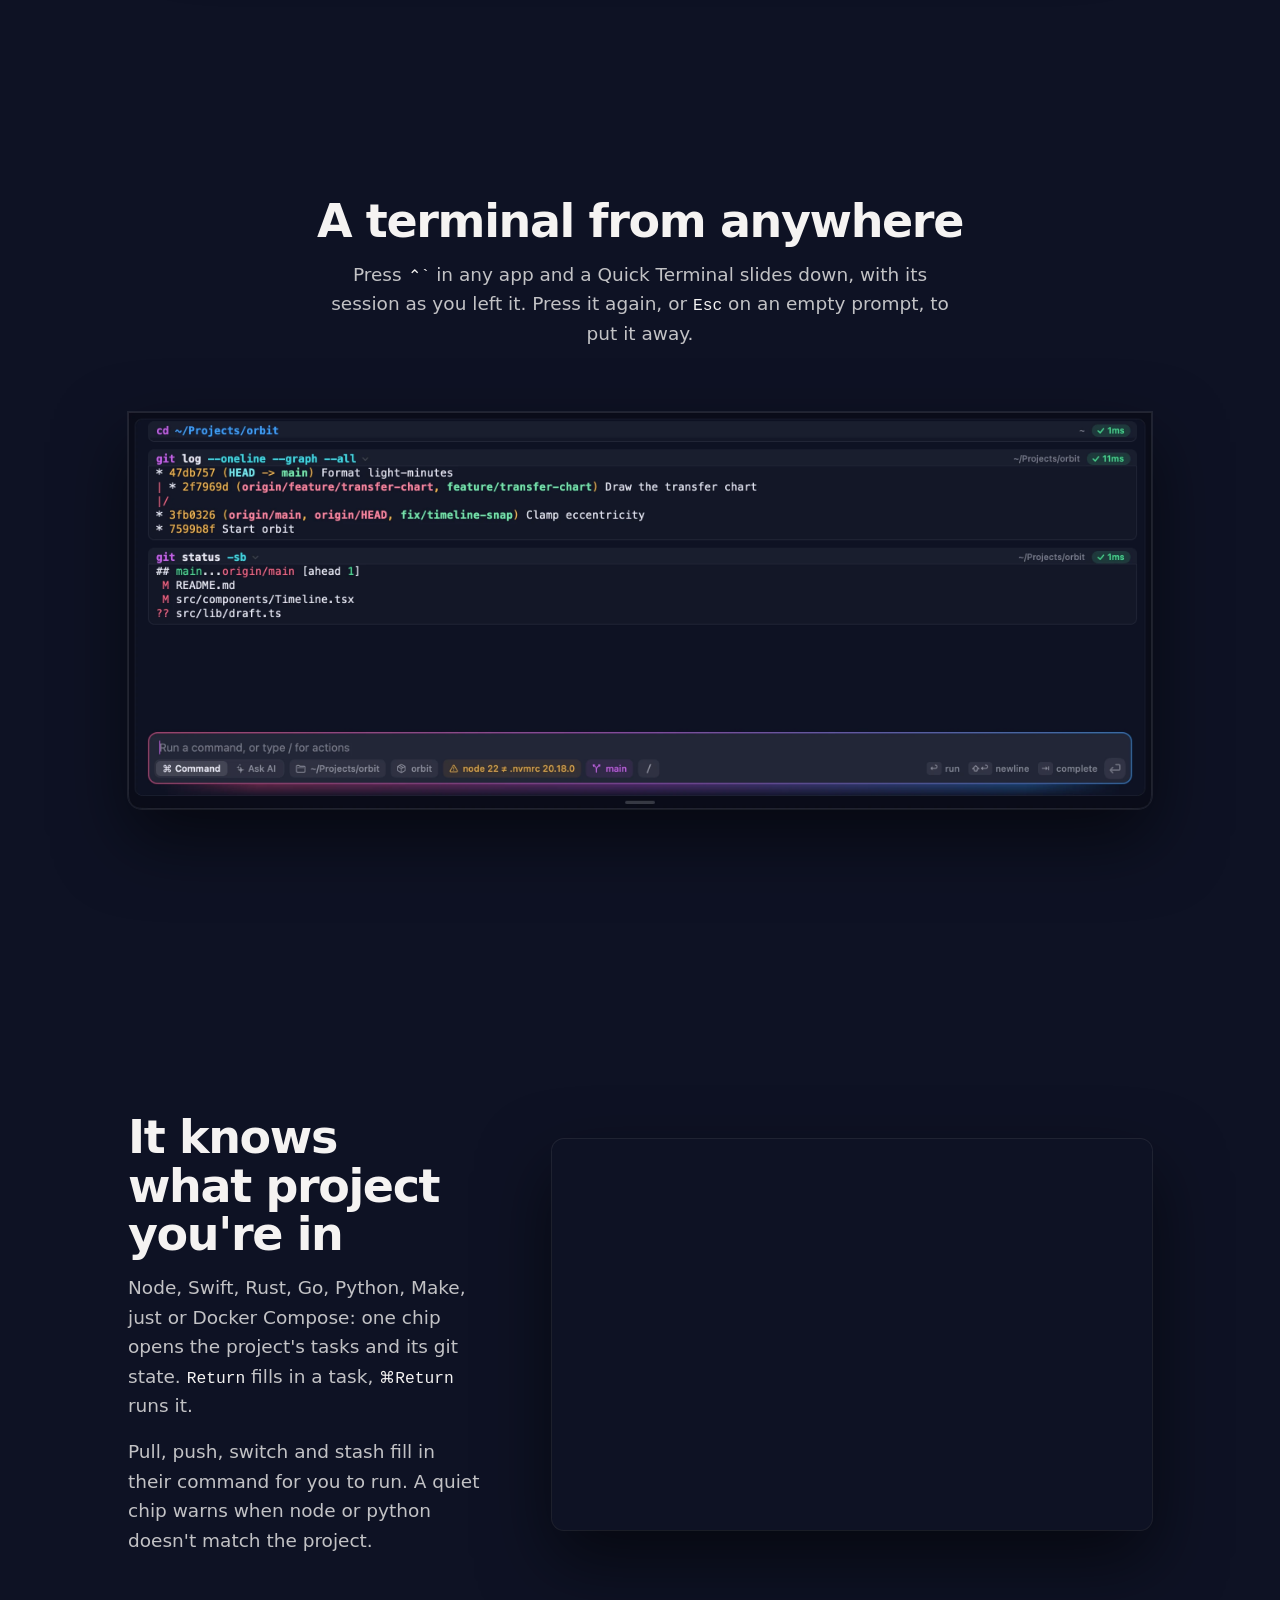
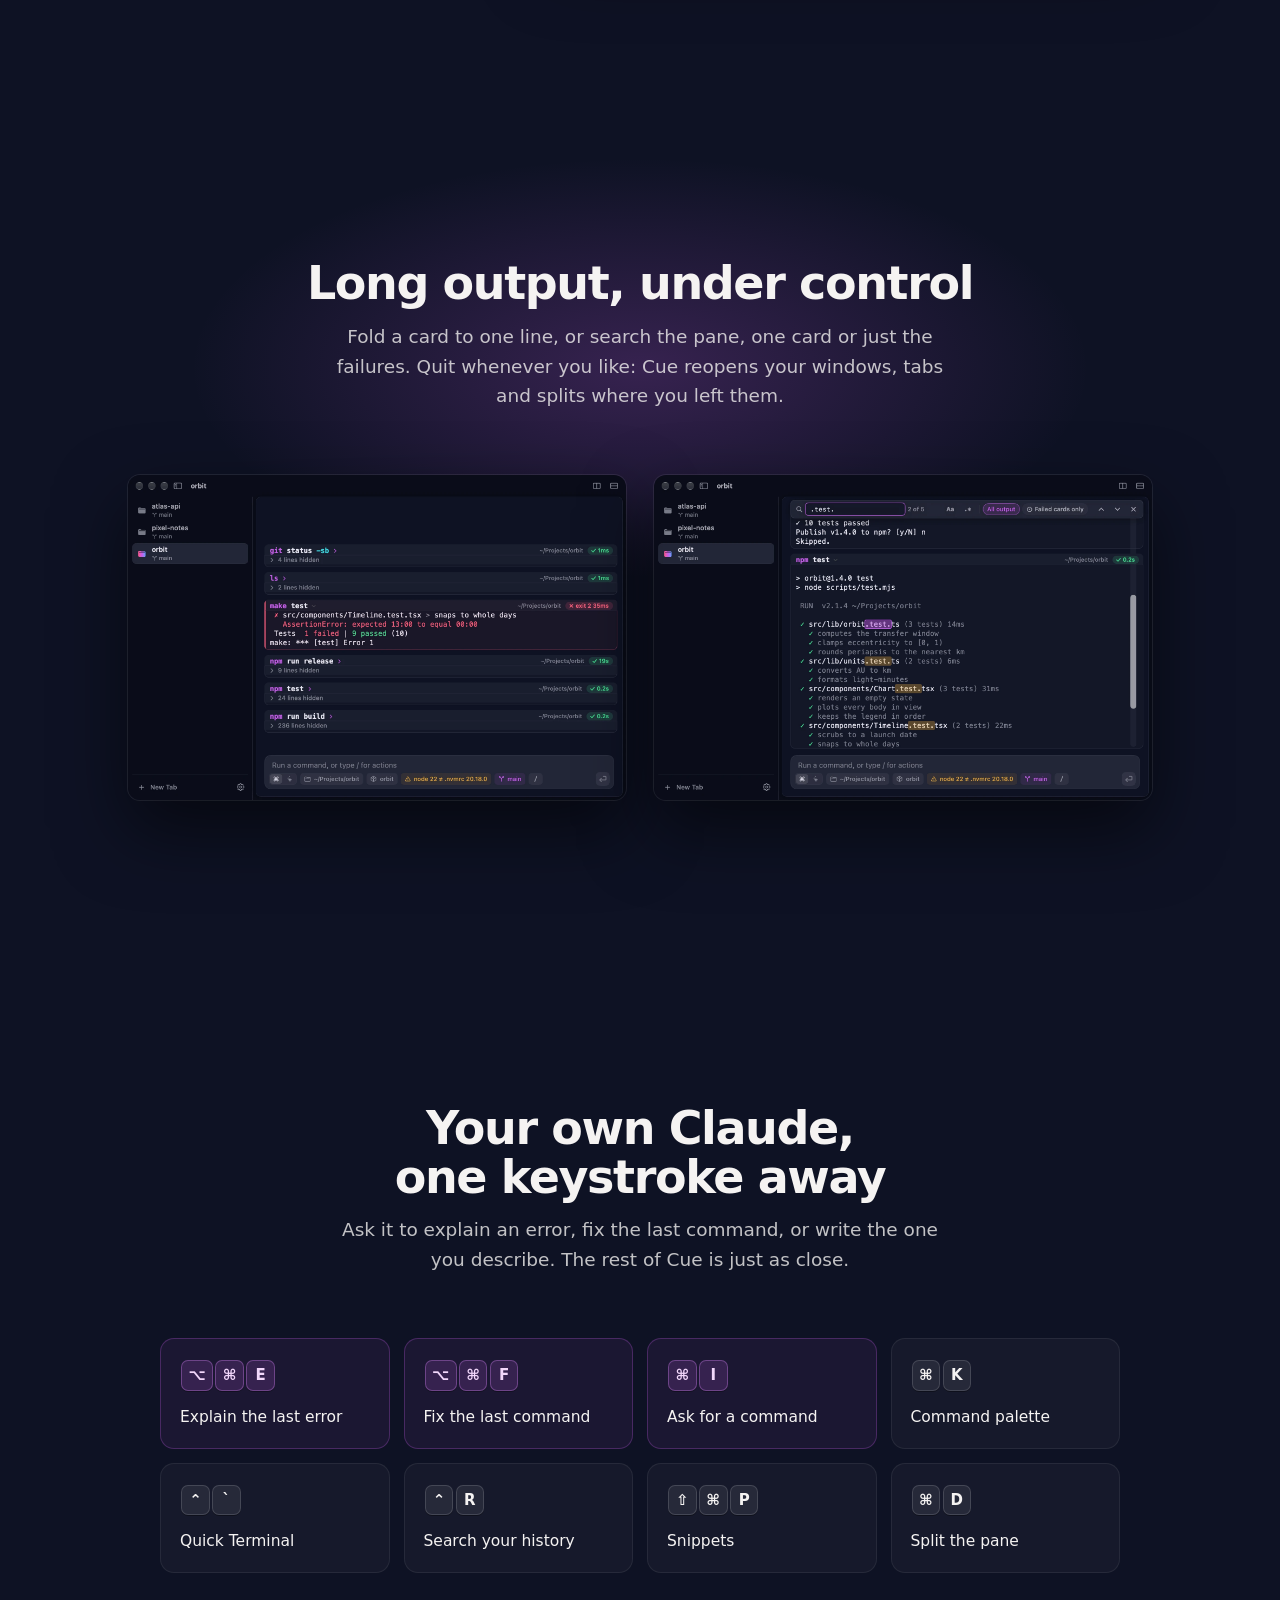
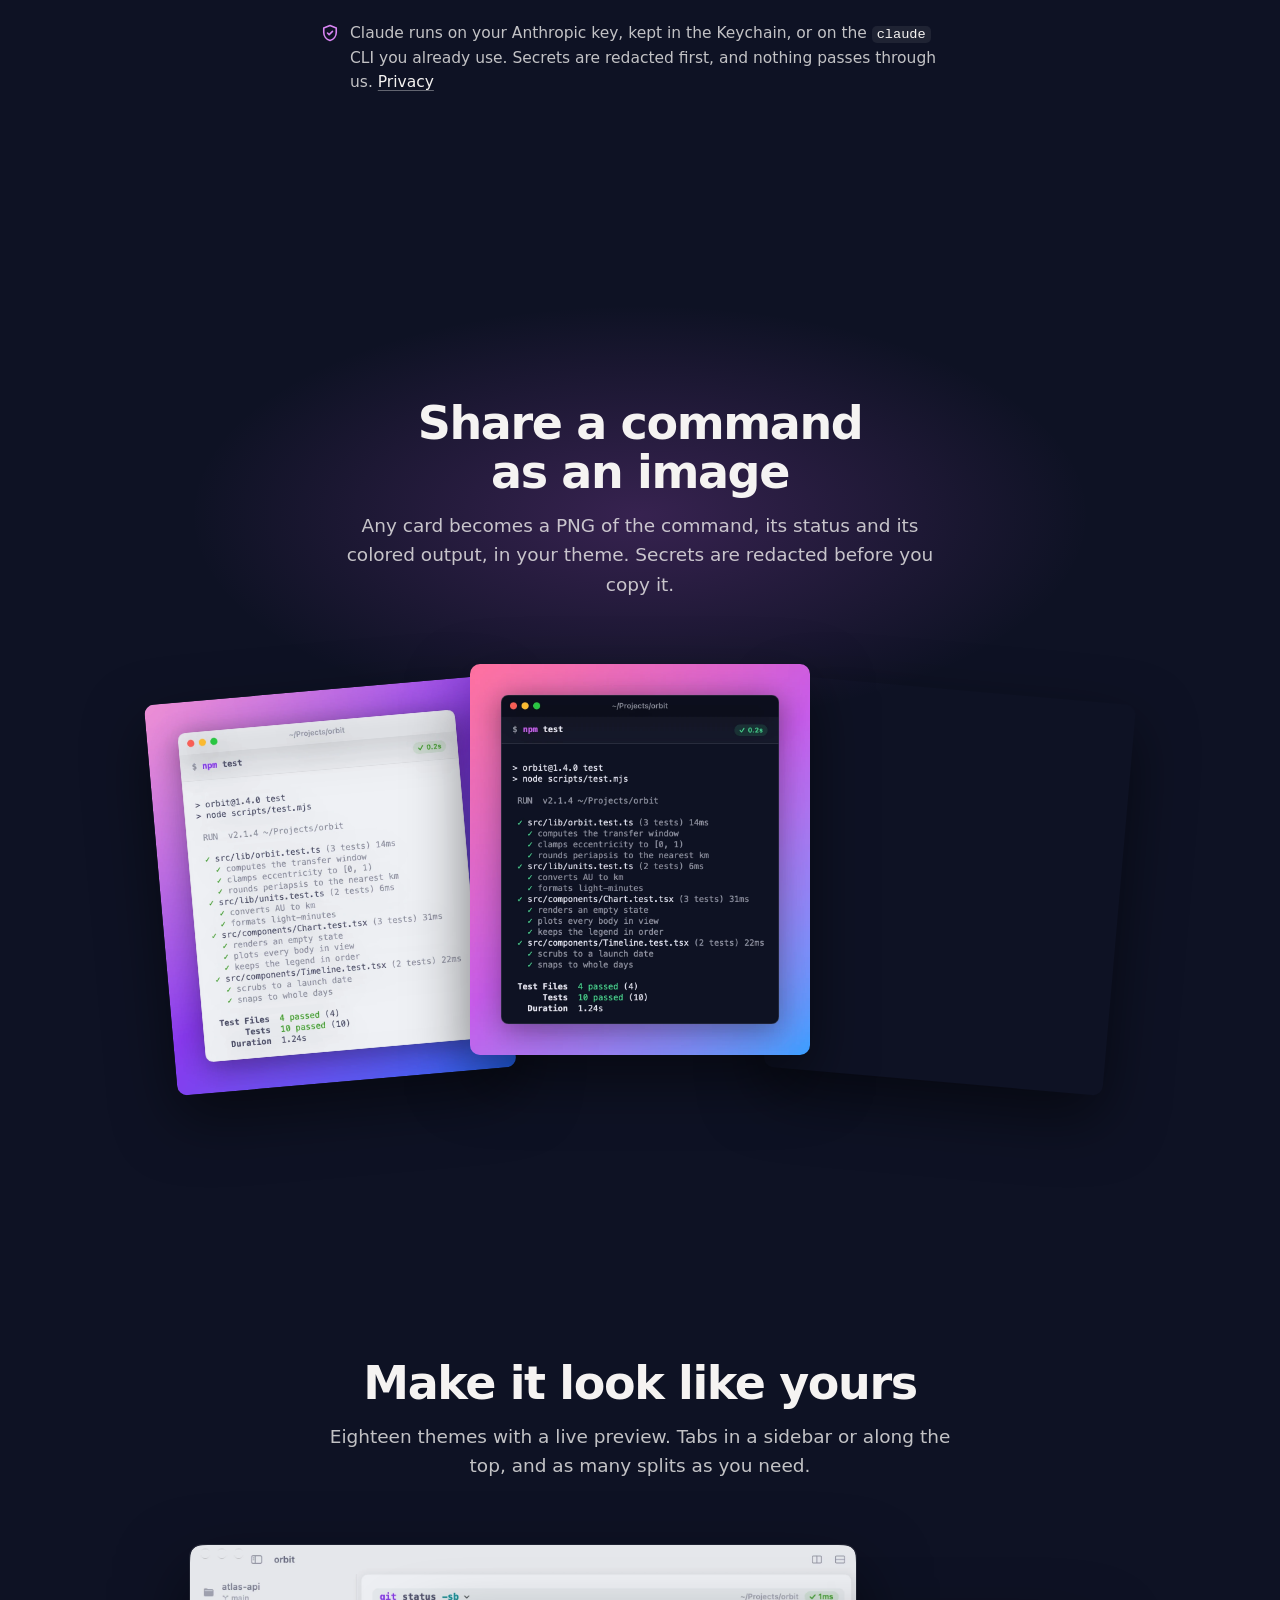
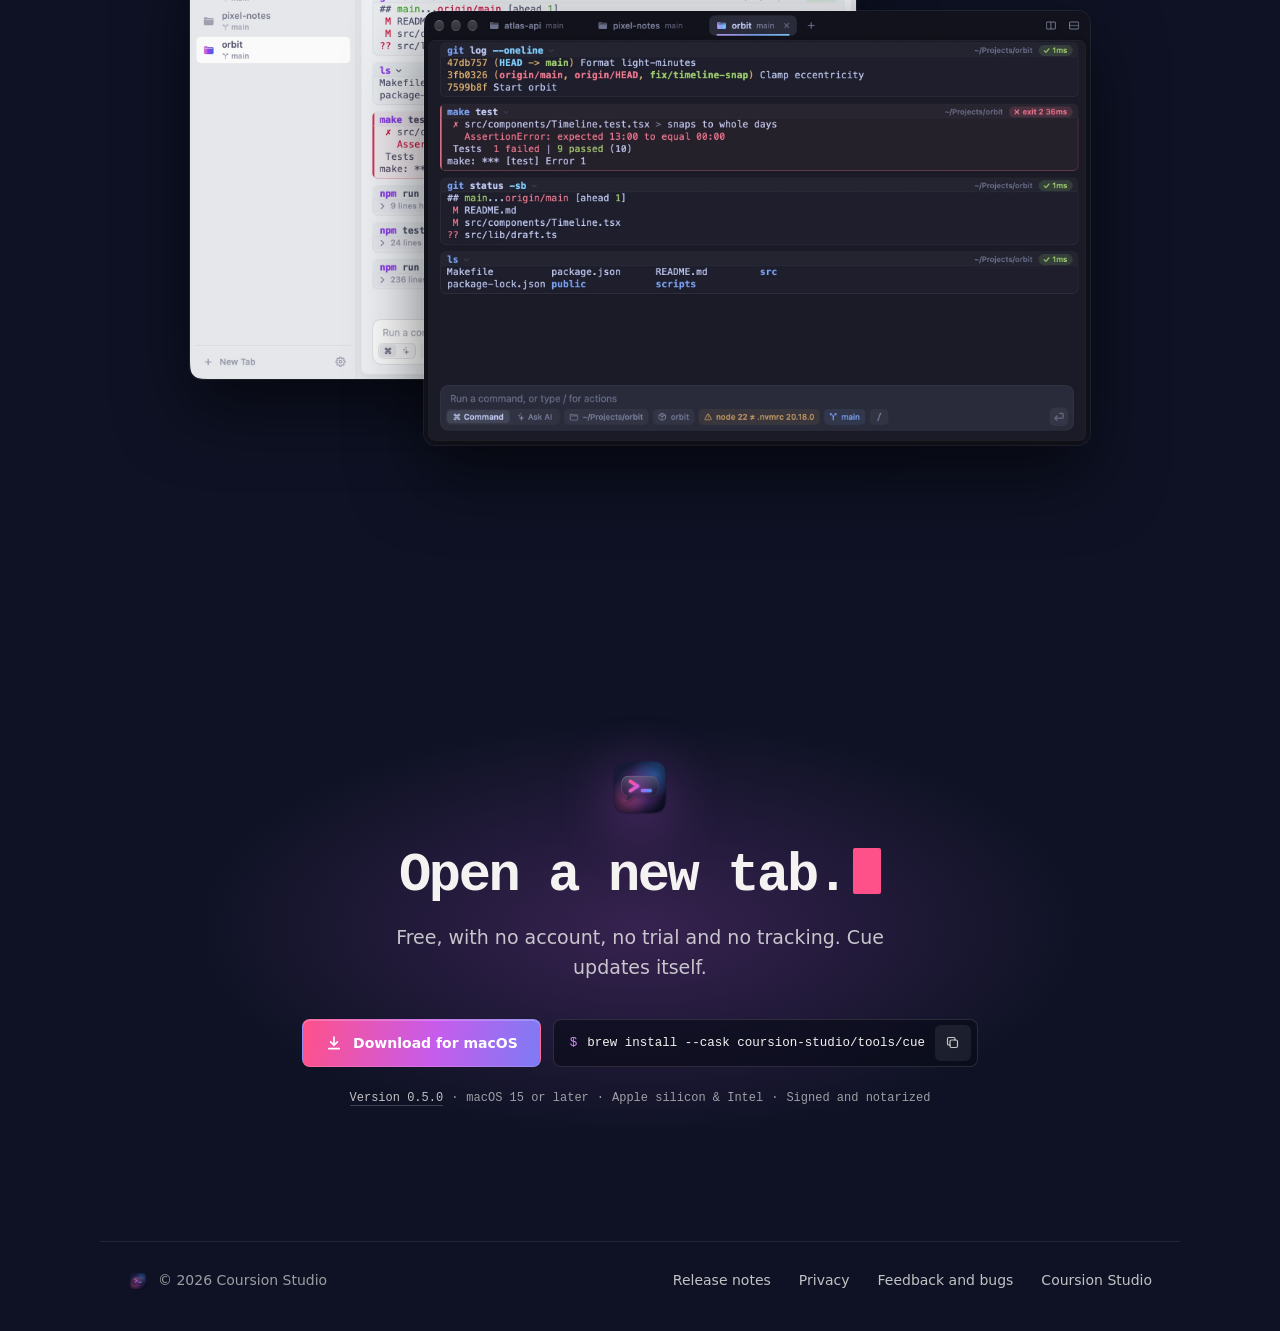
==== commit 550355a4: "Cue is universal from 0.5.0" ====
--- a/index.html
+++ b/index.html
@@ -29,7 +29,7 @@
     "applicationCategory": "DeveloperApplication",
     "operatingSystem": "macOS 15 or later",
     "description": "A free, native macOS terminal with a composer, command cards, a command palette, a Quick Terminal, project awareness and your own Claude.",
-    "softwareVersion": "0.4.1",
+    "softwareVersion": "0.5.0",
     "offers": { "@type": "Offer", "price": "0", "priceCurrency": "USD" },
     "publisher": { "@type": "Organization", "name": "Coursion Studio", "url": "https://coursion.studio" }
   }
@@ -83,10 +83,10 @@
             </div>
           </div>
           <ul class="hero-meta rise" style="--d:.24s">
-            <li><a href="https://github.com/Coursion-Studio/cue/releases/tag/v0.4.1">Version 0.4.1</a></li>
+            <li><a href="https://github.com/Coursion-Studio/cue/releases/tag/v0.5.0">Version 0.5.0</a></li>
             <li>Free</li>
             <li>macOS 15 or later</li>
-            <li>Apple silicon</li>
+            <li>Apple silicon &amp; Intel</li>
           </ul>
         </div>
 
@@ -269,9 +269,9 @@
           </div>
         </div>
         <ul class="hero-meta close-meta rise" style="--d:.16s">
-          <li><a href="https://github.com/Coursion-Studio/cue/releases/tag/v0.4.1">Version 0.4.1</a></li>
+          <li><a href="https://github.com/Coursion-Studio/cue/releases/tag/v0.5.0">Version 0.5.0</a></li>
           <li>macOS 15 or later</li>
-          <li>Apple silicon</li>
+          <li>Apple silicon &amp; Intel</li>
           <li>Signed and notarized</li>
         </ul>
       </div>
